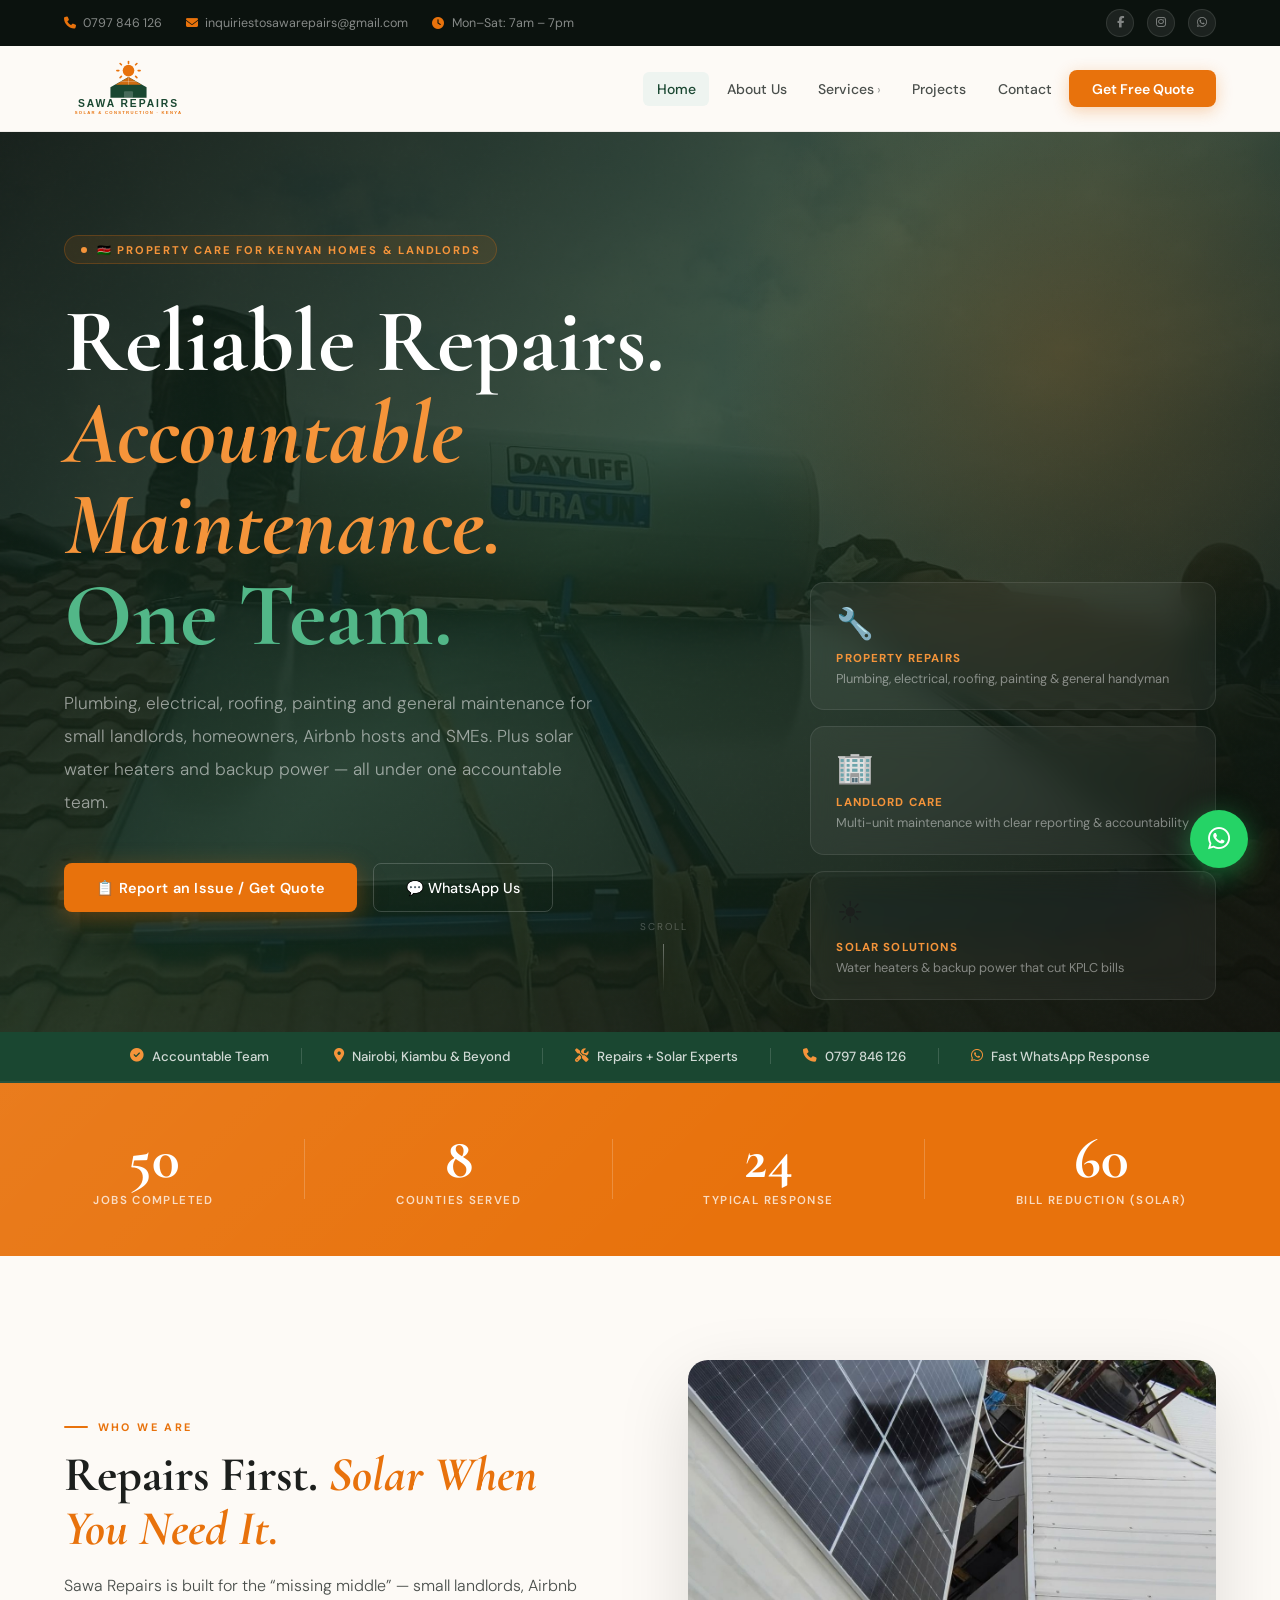
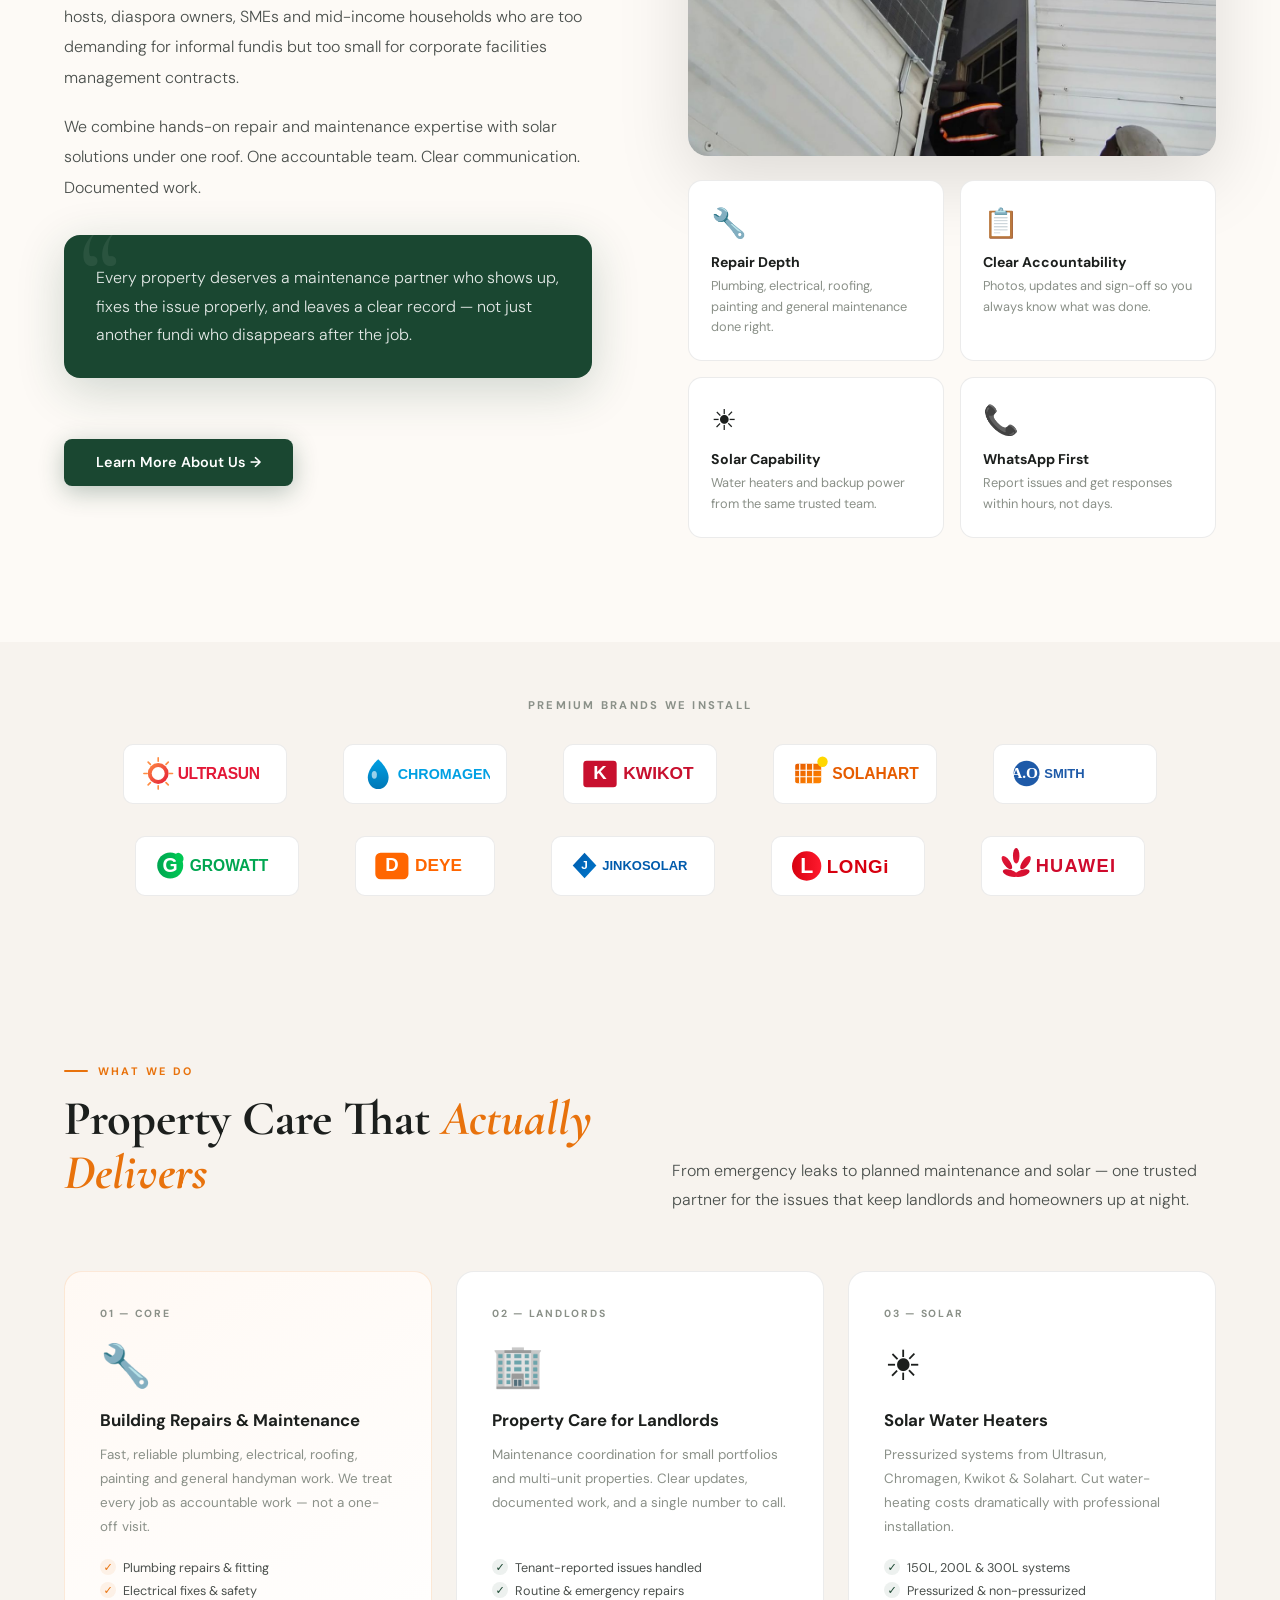
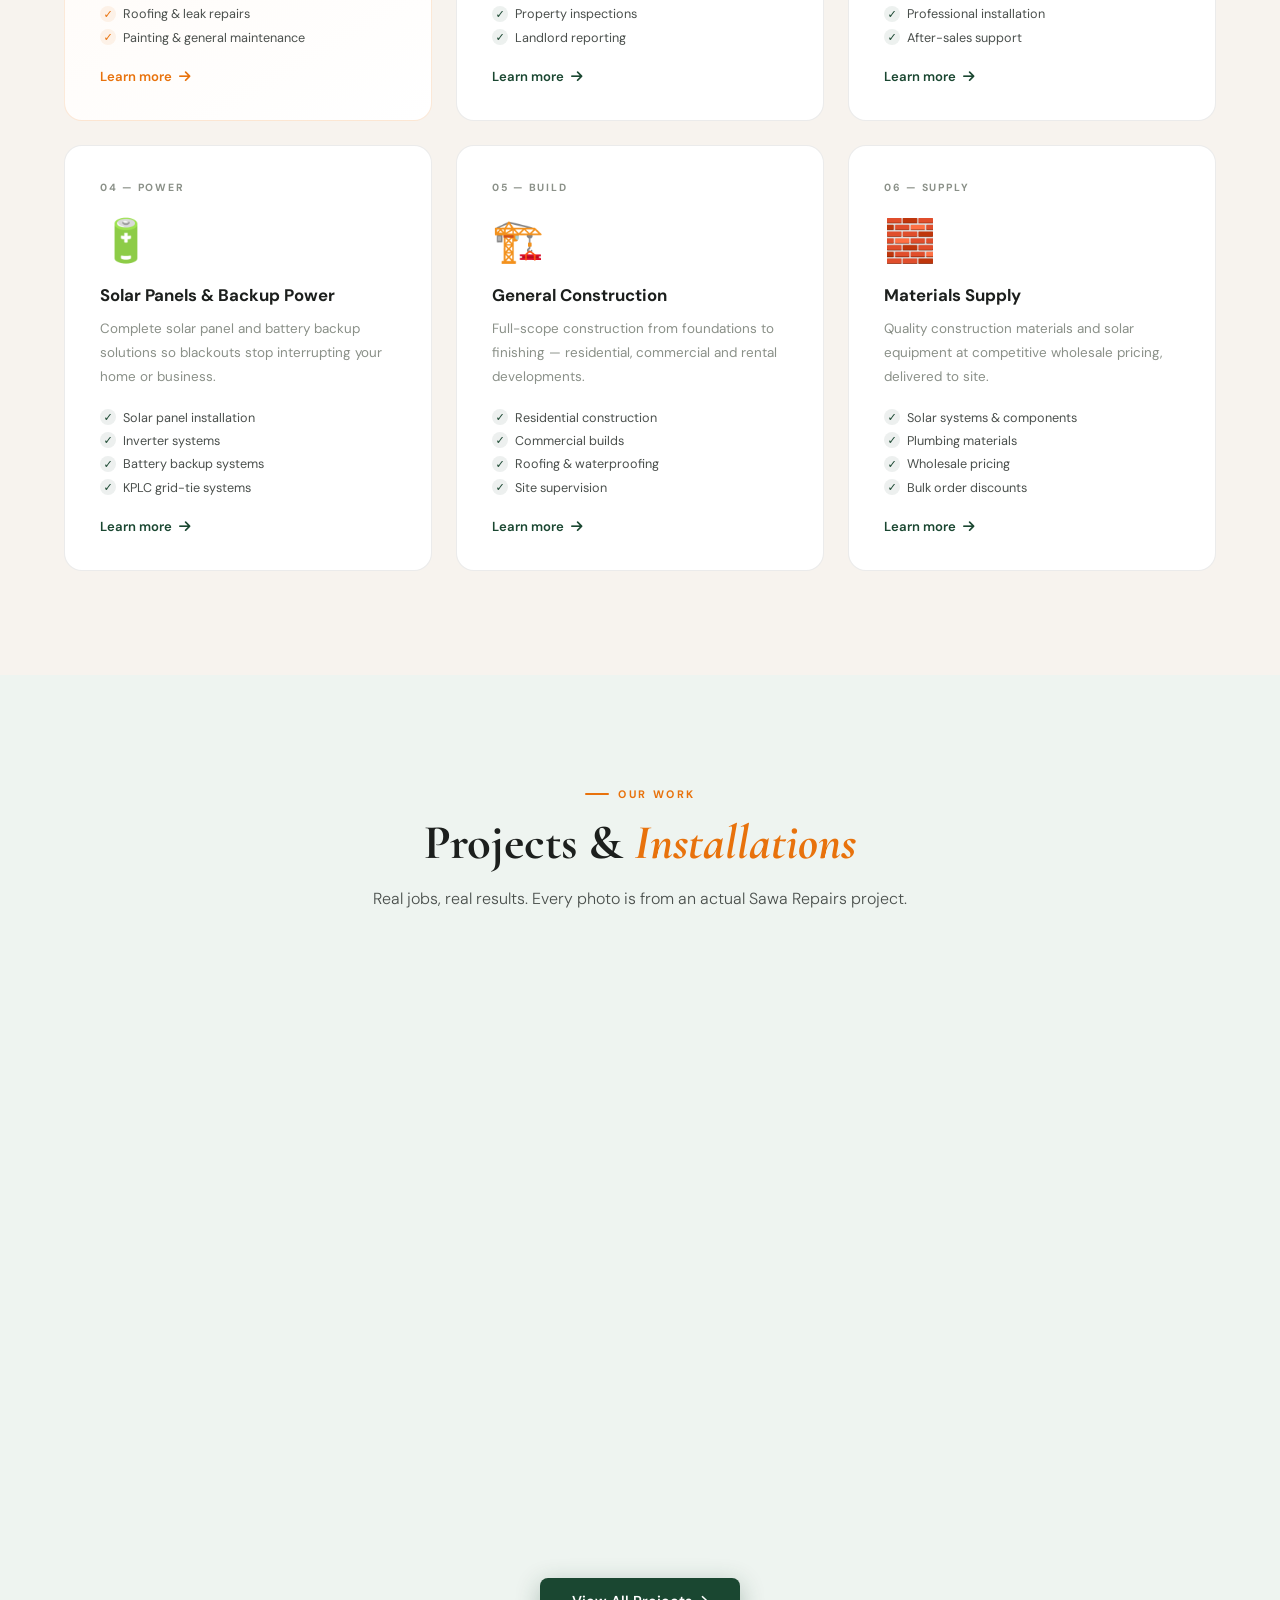
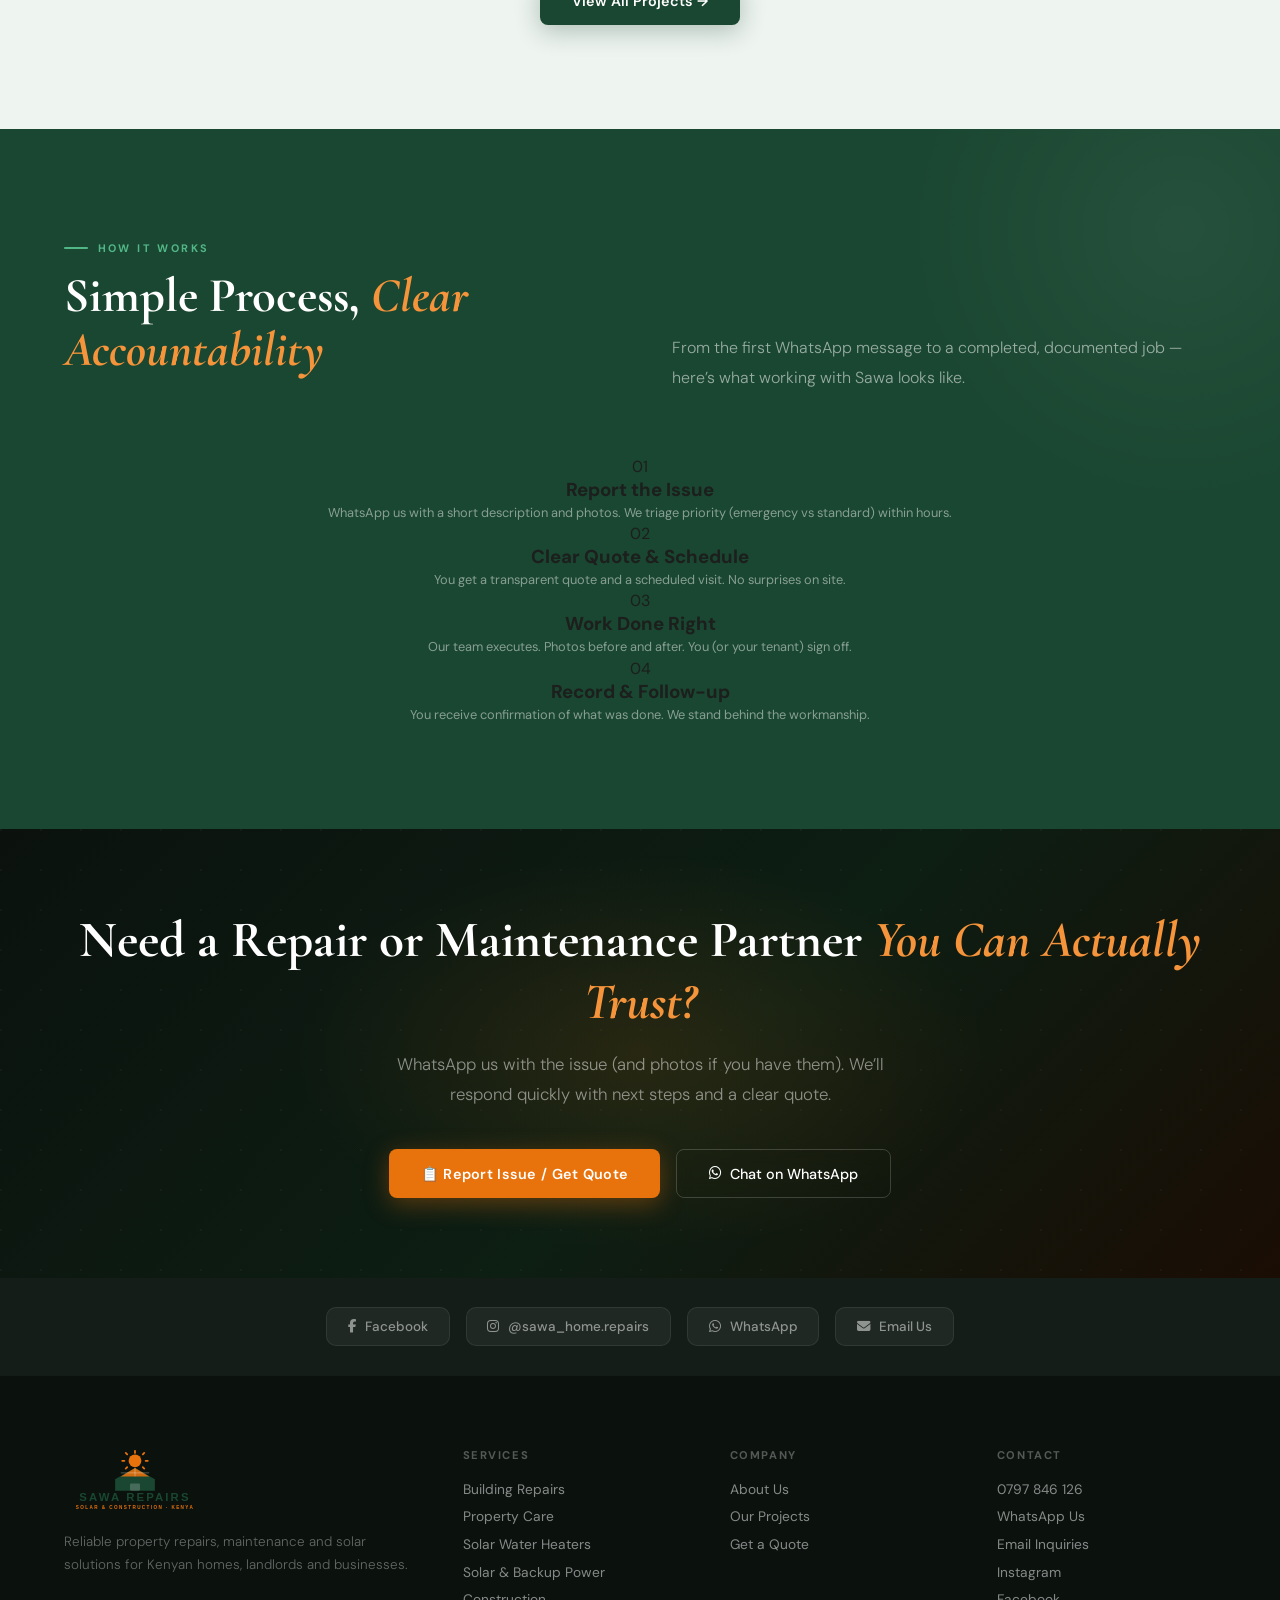
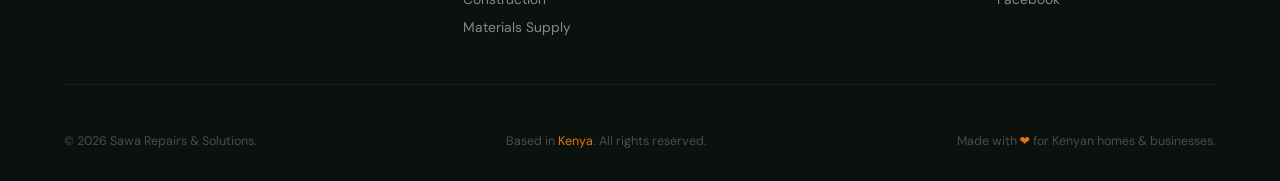
==== index.html @ 64ef6ddf "Rewrite homepage: repairs-first hierarchy, landlord focus, stronger SEO title/description, FAQ + Ser" ====
<!DOCTYPE html>
<html lang="en">
<head>
  <meta charset="UTF-8">
  <meta name="viewport" content="width=device-width, initial-scale=1.0">
  <title>Sawa Repairs | Reliable Property Repairs & Maintenance Kenya | Landlords & Homes</title>
  <meta name="description" content="Reliable repairs and property maintenance for Kenyan homes, landlords, Airbnb hosts and businesses. Plumbing, electrical, roofing, painting + solar under one accountable team. WhatsApp 0797 846 126.">
  <meta name="keywords" content="property repairs Nairobi, landlord maintenance Kenya, plumbing repairs Nairobi, building repairs Kenya, property maintenance Kiambu, handyman Nairobi, solar water heater Kenya, backup power Kenya">
  <meta name="robots" content="index, follow, max-image-preview:large, max-snippet:-1, max-video-preview:-1">
  <meta name="theme-color" content="#1A4731">
  <meta name="author" content="Sawa Repairs & Solutions">
  <link rel="canonical" href="https://sawa-solar-solution-website.vercel.app/">
  <link rel="icon" type="image/svg+xml" href="images/sawa-logo-transparent.svg">

  <!-- Open Graph -->
  <meta property="og:type" content="website">
  <meta property="og:url" content="https://sawa-solar-solution-website.vercel.app/">
  <meta property="og:title" content="Sawa Repairs | Reliable Property Repairs & Maintenance Kenya">
  <meta property="og:description" content="One accountable team for plumbing, electrical, roofing, painting and solar. Built for landlords, homeowners and SMEs across Nairobi & Kenya.">
  <meta property="og:image" content="https://sawa-solar-solution-website.vercel.app/images/gallery-6.jpg">
  <meta property="og:locale" content="en_KE">
  <meta property="og:site_name" content="Sawa Repairs">

  <!-- Twitter -->
  <meta name="twitter:card" content="summary_large_image">
  <meta name="twitter:title" content="Sawa Repairs | Property Repairs & Maintenance Kenya">
  <meta name="twitter:description" content="Reliable repairs for Kenyan homes, landlords and businesses. Plumbing, roofing, electrical + solar. One team, clear accountability.">

  <!-- Fonts -->
  <link rel="preconnect" href="https://fonts.googleapis.com">
  <link rel="preconnect" href="https://fonts.gstatic.com" crossorigin>
  <link href="https://fonts.googleapis.com/css2?family=Cormorant+Garamond:ital,wght@0,400;0,600;0,700;1,400;1,600&family=DM+Sans:wght@300;400;500;600;700&display=swap" rel="stylesheet">
  <link rel="stylesheet" href="https://cdnjs.cloudflare.com/ajax/libs/font-awesome/6.5.1/css/all.min.css">
  <link rel="stylesheet" href="new-style.css">
</head>
<body>

<!-- TOP BAR -->
<div class="topbar">
  <div class="topbar-left">
    <div class="topbar-item"><i class="fas fa-phone"></i><a href="tel:+254797846126">0797 846 126</a></div>
    <div class="topbar-item"><i class="fas fa-envelope"></i><a href="mailto:inquiriestosawarepairs@gmail.com">inquiriestosawarepairs@gmail.com</a></div>
    <div class="topbar-item"><i class="fas fa-clock"></i> Mon–Sat: 7am – 7pm</div>
  </div>
  <div class="topbar-right">
    <a href="https://www.facebook.com/sawarepairs" class="topbar-social" target="_blank" rel="noopener"><i class="fab fa-facebook-f"></i></a>
    <a href="https://www.instagram.com/sawa_home.repairs" class="topbar-social" target="_blank" rel="noopener"><i class="fab fa-instagram"></i></a>
    <a href="https://wa.me/254797846126" class="topbar-social" target="_blank" rel="noopener"><i class="fab fa-whatsapp"></i></a>
  </div>
</div>

<!-- NAV -->
<nav id="navbar">
  <div class="nav-inner">
    <div class="logo">
      <a href="index.html"><img src="images/sawa-logo-transparent.svg" alt="Sawa Repairs logo – property repairs and solar Kenya"></a>
    </div>
    <ul class="nav-links">
      <li><a href="index.html" class="active">Home</a></li>
      <li><a href="about.html">About Us</a></li>
      <li class="nav-dropdown">
        <a href="services.html">Services</a>
        <div class="dropdown-menu">
          <a href="services.html#repairs"><i class="fas fa-wrench"></i> Building Repairs & Maintenance</a>
          <a href="services.html#property"><i class="fas fa-building"></i> Property Care for Landlords</a>
          <a href="services.html#solar-water"><i class="fas fa-sun"></i> Solar Water Heaters</a>
          <a href="services.html#backup-power"><i class="fas fa-battery-full"></i> Solar Panels & Backup Power</a>
          <a href="services.html#construction"><i class="fas fa-hard-hat"></i> General Construction</a>
          <a href="services.html#supply"><i class="fas fa-boxes"></i> Materials Supply</a>
        </div>
      </li>
      <li><a href="projects.html">Projects</a></li>
      <li><a href="https://wa.me/254797846126">Contact</a></li>
      <li><a href="https://wa.me/254797846126?text=Hello%20Sawa%20Repairs%2C%20I%20need%20a%20repair%20or%20quote." class="nav-cta">Get Free Quote</a></li>
    </ul>
    <div class="hamburger" onclick="toggleMenu()">
      <span></span><span></span><span></span>
    </div>
  </div>
</nav>

<!-- HERO – REPAIRS FIRST -->
<section class="hero">
  <div class="hero-bg"></div>
  <div class="hero-noise"></div>
  <div class="hero-glow"></div>
  <div class="hero-content">
    <div class="hero-eyebrow">🇰🇪 Property Care for Kenyan Homes & Landlords</div>
    <h1>
      Reliable Repairs.<br>
      <span class="accent">Accountable Maintenance.</span><br>
      <span class="green-accent">One Team.</span>
    </h1>
    <p class="hero-sub">Plumbing, electrical, roofing, painting and general maintenance for small landlords, homeowners, Airbnb hosts and SMEs. Plus solar water heaters and backup power — all under one accountable team.</p>
    <div class="hero-actions">
      <a href="https://wa.me/254797846126?text=Hello%20Sawa%20Repairs%2C%20I%20need%20a%20repair%20or%20maintenance%20quote." class="btn-primary">📋 Report an Issue / Get Quote</a>
      <a href="https://wa.me/254797846126" class="btn-secondary" target="_blank" rel="noopener">💬 WhatsApp Us</a>
    </div>
  </div>
  <div class="hero-cards">
    <div class="hero-card">
      <div class="hero-card-icon">🔧</div>
      <div class="hero-card-title">Property Repairs</div>
      <div class="hero-card-text">Plumbing, electrical, roofing, painting & general handyman</div>
    </div>
    <div class="hero-card">
      <div class="hero-card-icon">🏢</div>
      <div class="hero-card-title">Landlord Care</div>
      <div class="hero-card-text">Multi-unit maintenance with clear reporting & accountability</div>
    </div>
    <div class="hero-card">
      <div class="hero-card-icon">☀️</div>
      <div class="hero-card-title">Solar Solutions</div>
      <div class="hero-card-text">Water heaters & backup power that cut KPLC bills</div>
    </div>
  </div>
  <div class="hero-scroll">
    <span>Scroll</span>
    <div class="scroll-line"></div>
  </div>
</section>

<!-- TRUST BAR -->
<div class="trust-bar">
  <div class="trust-item"><i class="fas fa-check-circle"></i> Accountable Team</div>
  <div class="trust-divider"></div>
  <div class="trust-item"><i class="fas fa-map-marker-alt"></i> Nairobi, Kiambu & Beyond</div>
  <div class="trust-divider"></div>
  <div class="trust-item"><i class="fas fa-tools"></i> Repairs + Solar Experts</div>
  <div class="trust-divider"></div>
  <div class="trust-item"><i class="fas fa-phone"></i> 0797 846 126</div>
  <div class="trust-divider"></div>
  <div class="trust-item"><i class="fab fa-whatsapp"></i> Fast WhatsApp Response</div>
</div>

<!-- STATS -->
<div class="stats-bar">
  <div class="stat-item">
    <div class="stat-num" data-target="50"><span>0</span><span class="stat-suffix">+</span></div>
    <div class="stat-label">Jobs Completed</div>
  </div>
  <div class="stat-divider"></div>
  <div class="stat-item">
    <div class="stat-num" data-target="8"><span>0</span><span class="stat-suffix">+</span></div>
    <div class="stat-label">Counties Served</div>
  </div>
  <div class="stat-divider"></div>
  <div class="stat-item">
    <div class="stat-num" data-target="24"><span>0</span><span class="stat-suffix">h</span></div>
    <div class="stat-label">Typical Response</div>
  </div>
  <div class="stat-divider"></div>
  <div class="stat-item">
    <div class="stat-num" data-target="60"><span>0</span><span class="stat-suffix">%</span></div>
    <div class="stat-label">Bill Reduction (Solar)</div>
  </div>
</div>

<!-- ABOUT -->
<section id="about">
  <div class="about-grid">
    <div class="about-text reveal">
      <div class="section-tag">Who We Are</div>
      <h2 class="section-title">Repairs First. <em>Solar When You Need It.</em></h2>
      <p>Sawa Repairs is built for the “missing middle” — small landlords, Airbnb hosts, diaspora owners, SMEs and mid-income households who are too demanding for informal fundis but too small for corporate facilities management contracts.</p>
      <p>We combine hands-on repair and maintenance expertise with solar solutions under one roof. One accountable team. Clear communication. Documented work.</p>
      <div class="about-mission">
        <p>Every property deserves a maintenance partner who shows up, fixes the issue properly, and leaves a clear record — not just another fundi who disappears after the job.</p>
      </div>
      <a href="about.html" class="btn-green" style="margin-top:1.8rem;">Learn More About Us →</a>
    </div>
    <div class="reveal reveal-d1">
      <div class="about-image">
        <img src="images/gallery-6.jpg" alt="Sawa Repairs technician working on property maintenance Nairobi Kenya">
      </div>
      <div class="about-features">
        <div class="about-feat">
          <div class="about-feat-icon">🔧</div>
          <h4>Repair Depth</h4>
          <p>Plumbing, electrical, roofing, painting and general maintenance done right.</p>
        </div>
        <div class="about-feat">
          <div class="about-feat-icon">📋</div>
          <h4>Clear Accountability</h4>
          <p>Photos, updates and sign-off so you always know what was done.</p>
        </div>
        <div class="about-feat">
          <div class="about-feat-icon">☀️</div>
          <h4>Solar Capability</h4>
          <p>Water heaters and backup power from the same trusted team.</p>
        </div>
        <div class="about-feat">
          <div class="about-feat-icon">📞</div>
          <h4>WhatsApp First</h4>
          <p>Report issues and get responses within hours, not days.</p>
        </div>
      </div>
    </div>
  </div>
</section>

<!-- PARTNER LOGOS -->
<div class="partners reveal">
  <p class="partners-label">Premium Brands We Install</p>
  <div class="partners-track">
    <div class="partner-logo"><img src="images/logo-ultrasun.svg" alt="Ultrasun" height="40" loading="lazy"></div>
    <div class="partner-logo"><img src="images/logo-chromagen.svg" alt="Chromagen" height="40" loading="lazy"></div>
    <div class="partner-logo"><img src="images/logo-kwikot.svg" alt="Kwikot" height="40" loading="lazy"></div>
    <div class="partner-logo"><img src="images/logo-solahart.svg" alt="Solahart" height="40" loading="lazy"></div>
    <div class="partner-logo"><img src="images/logo-aosmith.svg" alt="A.O. Smith" height="40" loading="lazy"></div>
    <div class="partner-logo"><img src="images/logo-growatt.svg" alt="Growatt" height="40" loading="lazy"></div>
    <div class="partner-logo"><img src="images/logo-deye.svg" alt="Deye" height="40" loading="lazy"></div>
    <div class="partner-logo"><img src="images/logo-jinko.svg" alt="JinkoSolar" height="40" loading="lazy"></div>
    <div class="partner-logo"><img src="images/logo-longi.svg" alt="LONGi" height="40" loading="lazy"></div>
    <div class="partner-logo"><img src="images/logo-huawei.svg" alt="HUAWEI" height="40" loading="lazy"></div>
  </div>
</div>

<!-- SERVICES – REPAIRS FIRST -->
<section id="services">
  <div class="services-intro reveal">
    <div>
      <div class="section-tag">What We Do</div>
      <h2 class="section-title">Property Care That <em>Actually Delivers</em></h2>
    </div>
    <p>From emergency leaks to planned maintenance and solar — one trusted partner for the issues that keep landlords and homeowners up at night.</p>
  </div>
  <div class="services-grid">
    <div class="service-card featured reveal">
      <div class="service-num">01 — Core</div>
      <span class="service-icon">🔧</span>
      <h3>Building Repairs & Maintenance</h3>
      <p>Fast, reliable plumbing, electrical, roofing, painting and general handyman work. We treat every job as accountable work — not a one-off visit.</p>
      <div class="service-list">
        <div class="service-list-item">Plumbing repairs & fitting</div>
        <div class="service-list-item">Electrical fixes & safety</div>
        <div class="service-list-item">Roofing & leak repairs</div>
        <div class="service-list-item">Painting & general maintenance</div>
      </div>
      <a href="services.html#repairs" class="service-link">Learn more <i class="fas fa-arrow-right"></i></a>
    </div>
    <div class="service-card reveal reveal-d1">
      <div class="service-num">02 — Landlords</div>
      <span class="service-icon">🏢</span>
      <h3>Property Care for Landlords</h3>
      <p>Maintenance coordination for small portfolios and multi-unit properties. Clear updates, documented work, and a single number to call.</p>
      <div class="service-list">
        <div class="service-list-item">Tenant-reported issues handled</div>
        <div class="service-list-item">Routine & emergency repairs</div>
        <div class="service-list-item">Property inspections</div>
        <div class="service-list-item">Landlord reporting</div>
      </div>
      <a href="services.html#property" class="service-link">Learn more <i class="fas fa-arrow-right"></i></a>
    </div>
    <div class="service-card reveal reveal-d2">
      <div class="service-num">03 — Solar</div>
      <span class="service-icon">☀️</span>
      <h3>Solar Water Heaters</h3>
      <p>Pressurized systems from Ultrasun, Chromagen, Kwikot & Solahart. Cut water-heating costs dramatically with professional installation.</p>
      <div class="service-list">
        <div class="service-list-item">150L, 200L & 300L systems</div>
        <div class="service-list-item">Pressurized & non-pressurized</div>
        <div class="service-list-item">Professional installation</div>
        <div class="service-list-item">After-sales support</div>
      </div>
      <a href="services.html#solar-water" class="service-link">Learn more <i class="fas fa-arrow-right"></i></a>
    </div>
    <div class="service-card reveal">
      <div class="service-num">04 — Power</div>
      <span class="service-icon">🔋</span>
      <h3>Solar Panels & Backup Power</h3>
      <p>Complete solar panel and battery backup solutions so blackouts stop interrupting your home or business.</p>
      <div class="service-list">
        <div class="service-list-item">Solar panel installation</div>
        <div class="service-list-item">Inverter systems</div>
        <div class="service-list-item">Battery backup systems</div>
        <div class="service-list-item">KPLC grid-tie systems</div>
      </div>
      <a href="services.html#backup-power" class="service-link">Learn more <i class="fas fa-arrow-right"></i></a>
    </div>
    <div class="service-card reveal reveal-d1">
      <div class="service-num">05 — Build</div>
      <span class="service-icon">🏗️</span>
      <h3>General Construction</h3>
      <p>Full-scope construction from foundations to finishing — residential, commercial and rental developments.</p>
      <div class="service-list">
        <div class="service-list-item">Residential construction</div>
        <div class="service-list-item">Commercial builds</div>
        <div class="service-list-item">Roofing & waterproofing</div>
        <div class="service-list-item">Site supervision</div>
      </div>
      <a href="services.html#construction" class="service-link">Learn more <i class="fas fa-arrow-right"></i></a>
    </div>
    <div class="service-card reveal reveal-d2">
      <div class="service-num">06 — Supply</div>
      <span class="service-icon">🧱</span>
      <h3>Materials Supply</h3>
      <p>Quality construction materials and solar equipment at competitive wholesale pricing, delivered to site.</p>
      <div class="service-list">
        <div class="service-list-item">Solar systems & components</div>
        <div class="service-list-item">Plumbing materials</div>
        <div class="service-list-item">Wholesale pricing</div>
        <div class="service-list-item">Bulk order discounts</div>
      </div>
      <a href="services.html#supply" class="service-link">Learn more <i class="fas fa-arrow-right"></i></a>
    </div>
  </div>
</section>

<!-- GALLERY -->
<section id="gallery">
  <div class="gallery-header reveal">
    <div class="section-tag" style="justify-content:center;">Our Work</div>
    <h2 class="section-title">Projects & <em>Installations</em></h2>
    <p>Real jobs, real results. Every photo is from an actual Sawa Repairs project.</p>
  </div>
  <div class="gallery-grid">
    <div class="gallery-item">
      <img src="images/solar-installation.jpeg" alt="Solar water heater installation Kiambu Kenya">
      <div class="gallery-overlay"><span>Solar Water Heater</span><small>Kiambu, Kenya</small></div>
    </div>
    <div class="gallery-item">
      <img src="images/gallery-4.jpg" alt="Inverter battery backup system Kenya">
      <div class="gallery-overlay"><span>Inverter & Battery Backup</span><small>Nairobi, Kenya</small></div>
    </div>
    <div class="gallery-item">
      <img src="images/gallery-3.jpg" alt="Solar panels installation Kenya">
      <div class="gallery-overlay"><span>Solar Panel System</span><small>Ruiru, Kenya</small></div>
    </div>
    <div class="gallery-item span2">
      <img src="images/gallery-8.jpg" alt="Solar panels tiled roof Nairobi">
      <div class="gallery-overlay"><span>Rooftop Solar Installation</span><small>Westlands, Nairobi</small></div>
    </div>
    <div class="gallery-item">
      <img src="images/gallery-6.jpg" alt="Solar water heater rooftop installation">
      <div class="gallery-overlay"><span>Solar Water Heater</span><small>Thika, Kenya</small></div>
    </div>
  </div>
  <div style="text-align:center; margin-top:2.5rem;">
    <a href="projects.html" class="btn-green reveal">View All Projects →</a>
  </div>
</section>

<!-- HOW IT WORKS -->
<section id="process">
  <div class="process-intro reveal">
    <div>
      <div class="section-tag">How It Works</div>
      <h2 class="section-title light">Simple Process, <em>Clear Accountability</em></h2>
    </div>
    <p>From the first WhatsApp message to a completed, documented job — here’s what working with Sawa looks like.</p>
  </div>
  <div class="process-grid">
    <div class="process-step reveal">
      <div class="process-num">01</div>
      <h3>Report the Issue</h3>
      <p>WhatsApp us with a short description and photos. We triage priority (emergency vs standard) within hours.</p>
    </div>
    <div class="process-step reveal reveal-d1">
      <div class="process-num">02</div>
      <h3>Clear Quote & Schedule</h3>
      <p>You get a transparent quote and a scheduled visit. No surprises on site.</p>
    </div>
    <div class="process-step reveal reveal-d2">
      <div class="process-num">03</div>
      <h3>Work Done Right</h3>
      <p>Our team executes. Photos before and after. You (or your tenant) sign off.</p>
    </div>
    <div class="process-step reveal reveal-d3">
      <div class="process-num">04</div>
      <h3>Record & Follow-up</h3>
      <p>You receive confirmation of what was done. We stand behind the workmanship.</p>
    </div>
  </div>
</section>

<!-- CTA -->
<div class="cta-band">
  <div class="cta-band-glow"></div>
  <div class="cta-band-content reveal">
    <h2>Need a Repair or Maintenance Partner <em>You Can Actually Trust?</em></h2>
    <p>WhatsApp us with the issue (and photos if you have them). We’ll respond quickly with next steps and a clear quote.</p>
    <div class="cta-band-actions">
      <a href="https://wa.me/254797846126?text=Hello%20Sawa%20Repairs%2C%20I%20need%20a%20repair%20or%20quote." class="btn-primary">📋 Report Issue / Get Quote</a>
      <a href="https://wa.me/254797846126" class="btn-secondary" target="_blank" rel="noopener"><i class="fab fa-whatsapp"></i> Chat on WhatsApp</a>
    </div>
  </div>
</div>

<div class="social-bar">
  <a href="https://www.facebook.com/sawarepairs" class="social-link" target="_blank" rel="noopener"><i class="fab fa-facebook-f"></i> Facebook</a>
  <a href="https://www.instagram.com/sawa_home.repairs" class="social-link" target="_blank" rel="noopener"><i class="fab fa-instagram"></i> @sawa_home.repairs</a>
  <a href="https://wa.me/254797846126" class="social-link" target="_blank" rel="noopener"><i class="fab fa-whatsapp"></i> WhatsApp</a>
  <a href="mailto:inquiriestosawarepairs@gmail.com" class="social-link"><i class="fas fa-envelope"></i> Email Us</a>
</div>

<!-- FOOTER -->
<footer>
  <div class="footer-grid">
    <div class="footer-brand">
      <img src="images/sawa-logo-transparent.svg" alt="Sawa Repairs logo" class="footer-logo">
      <p>Reliable property repairs, maintenance and solar solutions for Kenyan homes, landlords and businesses.</p>
    </div>
    <div class="footer-col">
      <h4>Services</h4>
      <ul>
        <li><a href="services.html#repairs">Building Repairs</a></li>
        <li><a href="services.html#property">Property Care</a></li>
        <li><a href="services.html#solar-water">Solar Water Heaters</a></li>
        <li><a href="services.html#backup-power">Solar & Backup Power</a></li>
        <li><a href="services.html#construction">Construction</a></li>
        <li><a href="services.html#supply">Materials Supply</a></li>
      </ul>
    </div>
    <div class="footer-col">
      <h4>Company</h4>
      <ul>
        <li><a href="about.html">About Us</a></li>
        <li><a href="projects.html">Our Projects</a></li>
        <li><a href="https://wa.me/254797846126">Get a Quote</a></li>
      </ul>
    </div>
    <div class="footer-col">
      <h4>Contact</h4>
      <ul>
        <li><a href="tel:+254797846126">0797 846 126</a></li>
        <li><a href="https://wa.me/254797846126" target="_blank" rel="noopener">WhatsApp Us</a></li>
        <li><a href="mailto:inquiriestosawarepairs@gmail.com">Email Inquiries</a></li>
        <li><a href="https://www.instagram.com/sawa_home.repairs" target="_blank" rel="noopener">Instagram</a></li>
        <li><a href="https://www.facebook.com/sawarepairs" target="_blank" rel="noopener">Facebook</a></li>
      </ul>
    </div>
  </div>
  <div class="footer-bottom">
    <p>© 2026 Sawa Repairs & Solutions.</p>
    <p>Based in <span>Kenya</span>. All rights reserved.</p>
    <p>Made with <span>❤️</span> for Kenyan homes & businesses.</p>
  </div>
</footer>

<!-- WHATSAPP FLOAT -->
<a href="https://wa.me/254797846126?text=Hello%20Sawa%20Repairs%2C%20I%20need%20a%20repair%20or%20quote." class="wa-float" target="_blank" rel="noopener" aria-label="Chat on WhatsApp">
  <i class="fab fa-whatsapp"></i>
  <span class="wa-tooltip">Chat on WhatsApp</span>
</a>

<!-- THANK YOU MODAL -->
<div id="ty-modal">
  <div class="ty-box">
    <div class="ty-icon">✅</div>
    <h3>Request Sent!</h3>
    <div class="ty-name"></div>
    <p class="ty-msg">We've received your quote request and will get back to you within a few hours. For faster response, WhatsApp us directly.</p>
    <a href="https://wa.me/254797846126" class="ty-wa" target="_blank" rel="noopener"><i class="fab fa-whatsapp"></i> Continue on WhatsApp</a>
    <button class="ty-close" onclick="closeTyModal()">Close</button>
  </div>
</div>

<script src="js/script.js"></script>
<script type="application/ld+json">
{
  "@context": "https://schema.org",
  "@type": "LocalBusiness",
  "name": "Sawa Repairs & Solutions",
  "alternateName": "Sawa Repairs",
  "description": "Reliable property repairs, maintenance and solar solutions for homes, landlords, Airbnb hosts and businesses across Nairobi, Kiambu and Kenya. Plumbing, electrical, roofing, painting, solar water heaters and backup power.",
  "url": "https://sawa-solar-solution-website.vercel.app/",
  "telephone": "+254797846126",
  "email": "inquiriestosawarepairs@gmail.com",
  "image": "https://sawa-solar-solution-website.vercel.app/images/sawa-logo-transparent.svg",
  "address": {
    "@type": "PostalAddress",
    "addressLocality": "Nairobi",
    "addressRegion": "Nairobi",
    "addressCountry": "KE"
  },
  "geo": {
    "@type": "GeoCoordinates",
    "latitude": -1.2921,
    "longitude": 36.8219
  },
  "areaServed": [
    {"@type": "City", "name": "Nairobi"},
    {"@type": "City", "name": "Kiambu"},
    {"@type": "City", "name": "Ruiru"},
    {"@type": "City", "name": "Thika"},
    {"@type": "City", "name": "Westlands"},
    {"@type": "City", "name": "Kasarani"},
    {"@type": "City", "name": "Roysambu"},
    {"@type": "City", "name": "Juja"},
    {"@type": "City", "name": "Kikuyu"}
  ],
  "openingHoursSpecification": {
    "@type": "OpeningHoursSpecification",
    "dayOfWeek": ["Monday","Tuesday","Wednesday","Thursday","Friday","Saturday"],
    "opens": "07:00",
    "closes": "19:00"
  },
  "sameAs": [
    "https://www.facebook.com/sawarepairs",
    "https://www.instagram.com/sawa_home.repairs"
  ],
  "priceRange": "$$",
  "hasOfferCatalog": {
    "@type": "OfferCatalog",
    "name": "Property Services",
    "itemListElement": [
      {
        "@type": "Offer",
        "itemOffered": {
          "@type": "Service",
          "name": "Building Repairs & Maintenance",
          "description": "Plumbing, electrical, roofing, painting and general property maintenance"
        }
      },
      {
        "@type": "Offer",
        "itemOffered": {
          "@type": "Service",
          "name": "Property Care for Landlords",
          "description": "Maintenance coordination and reporting for multi-unit properties"
        }
      },
      {
        "@type": "Offer",
        "itemOffered": {
          "@type": "Service",
          "name": "Solar Water Heaters",
          "description": "Pressurized solar water heating systems installation"
        }
      },
      {
        "@type": "Offer",
        "itemOffered": {
          "@type": "Service",
          "name": "Solar Panels & Backup Power",
          "description": "Solar panel systems and battery backup installation"
        }
      }
    ]
  }
}
</script>
<script type="application/ld+json">
{
  "@context": "https://schema.org",
  "@type": "FAQPage",
  "mainEntity": [
    {
      "@type": "Question",
      "name": "What property repairs does Sawa Repairs handle in Kenya?",
      "acceptedAnswer": {
        "@type": "Answer",
        "text": "Sawa Repairs handles plumbing, electrical, roofing and leak repairs, painting, plastering, tiling, and general handyman and property maintenance work for homes, landlords and businesses across Nairobi, Kiambu and surrounding areas."
      }
    },
    {
      "@type": "Question",
      "name": "Do you work with small landlords and Airbnb hosts?",
      "acceptedAnswer": {
        "@type": "Answer",
        "text": "Yes. We specifically serve small landlords, Airbnb hosts, diaspora property owners and SMEs who need reliable, accountable maintenance without corporate facilities management contracts."
      }
    },
    {
      "@type": "Question",
      "name": "How do I report a repair issue?",
      "acceptedAnswer": {
        "@type": "Answer",
        "text": "WhatsApp us on 0797 846 126 with a short description and photos. We triage priority and respond with next steps and a clear quote, usually within hours."
      }
    },
    {
      "@type": "Question",
      "name": "Do you also install solar water heaters and backup power?",
      "acceptedAnswer": {
        "@type": "Answer",
        "text": "Yes. The same team installs pressurized solar water heaters (Ultrasun, Chromagen, Kwikot, Solahart) and solar panel + battery backup systems so you have one accountable partner for both repairs and energy solutions."
      }
    }
  ]
}
</script>
</body>
</html>
---- new-style.css ----
/* ============================================================
   SAWA REPAIRS & SOLAR SOLUTIONS — Redesigned v2.0
   Multi-page · Premium · sawa-en.com quality benchmark
   ============================================================ */

@import url('https://fonts.googleapis.com/css2?family=Cormorant+Garamond:ital,wght@0,400;0,600;0,700;1,400;1,600&family=DM+Sans:wght@300;400;500;600;700&display=swap');

:root {
  --green:        #1A4731;
  --green-mid:    #2D6A4F;
  --green-light:  #52B788;
  --green-pale:   #EEF4F0;
  --orange:       #E8720C;
  --orange-light: #F5943A;
  --orange-pale:  #FFF4EC;
  --dark:         #0B120E;
  --dark2:        #141D18;
  --cream:        #F7F3EE;
  --warm-white:   #FDFAF6;
  --text-dark:    #1C1F1D;
  --text-mid:     #4A4F4C;
  --text-muted:   #8A9088;
  --border:       rgba(0,0,0,0.08);
  --shadow-sm:    0 2px 12px rgba(0,0,0,0.06);
  --shadow-md:    0 8px 32px rgba(0,0,0,0.09);
  --shadow-lg:    0 24px 72px rgba(0,0,0,0.13);
  --ease:         cubic-bezier(0.22, 0.61, 0.36, 1);
  --font-display: 'Cormorant Garamond', Georgia, serif;
  --font-body:    'DM Sans', system-ui, sans-serif;
}

/* ── RESET ── */
*, *::before, *::after { margin: 0; padding: 0; box-sizing: border-box; }
html { scroll-behavior: smooth; font-size: 16px; }
body {
  font-family: var(--font-body);
  background: var(--warm-white);
  color: var(--text-dark);
  overflow-x: hidden;
  -webkit-font-smoothing: antialiased;
}
img { display: block; max-width: 100%; }
a { text-decoration: none; color: inherit; }
::-webkit-scrollbar { width: 3px; }
::-webkit-scrollbar-thumb { background: var(--orange); }
::selection { background: var(--orange); color: white; }

/* ============================================================
   TOP INFO BAR
   ============================================================ */
.topbar {
  background: var(--dark);
  padding: 0.55rem 5vw;
  display: flex; align-items: center; justify-content: space-between;
  flex-wrap: wrap; gap: 0.5rem;
}
.topbar-left { display: flex; gap: 1.5rem; align-items: center; }
.topbar-item {
  display: flex; align-items: center; gap: 0.45rem;
  color: rgba(255,255,255,0.5); font-size: 0.78rem;
}
.topbar-item a { color: rgba(255,255,255,0.5); transition: color 0.2s; }
.topbar-item a:hover { color: var(--orange-light); }
.topbar-item i { color: var(--orange); font-size: 0.75rem; }
.topbar-right { display: flex; gap: 0.8rem; }
.topbar-social {
  width: 28px; height: 28px; border-radius: 50%;
  background: rgba(255,255,255,0.07); border: 1px solid rgba(255,255,255,0.1);
  display: flex; align-items: center; justify-content: center;
  color: rgba(255,255,255,0.45); font-size: 0.72rem;
  transition: all 0.25s var(--ease);
}
.topbar-social:hover { background: var(--orange); border-color: var(--orange); color: white; transform: translateY(-2px); }

/* ============================================================
   NAVIGATION
   ============================================================ */
nav {
  position: sticky; top: 0; z-index: 200;
  background: rgba(253,250,246,0.96);
  backdrop-filter: blur(24px) saturate(1.8);
  -webkit-backdrop-filter: blur(24px) saturate(1.8);
  border-bottom: 1px solid rgba(0,0,0,0.06);
  transition: box-shadow 0.3s var(--ease);
}
nav.scrolled { box-shadow: 0 4px 32px rgba(0,0,0,0.08); }
.nav-inner {
  display: flex; align-items: center; justify-content: space-between;
  padding: 0.85rem 5vw; max-width: 1400px; margin: 0 auto;
}
.logo { display: flex; align-items: center; gap: 0.75rem; }
.logo img { height: 58px; width: auto; }
.nav-links { display: flex; gap: 0.25rem; list-style: none; align-items: center; }
.nav-links a {
  color: var(--text-mid); font-size: 0.875rem; font-weight: 500;
  padding: 0.5rem 0.85rem; border-radius: 6px;
  transition: all 0.2s var(--ease); position: relative;
}
.nav-links a:hover, .nav-links a.active { color: var(--green); background: var(--green-pale); }
/* Dropdown */
.nav-dropdown { position: relative; }
.nav-dropdown > a::after { content: ' ›'; font-size: 0.8rem; opacity: 0.5; }
.dropdown-menu {
  position: absolute; top: calc(100% + 8px); left: 0;
  background: white; border: 1px solid var(--border);
  border-radius: 12px; box-shadow: var(--shadow-lg);
  min-width: 220px; padding: 0.5rem;
  opacity: 0; visibility: hidden; transform: translateY(-8px);
  transition: all 0.25s var(--ease); z-index: 100;
}
.nav-dropdown:hover .dropdown-menu { opacity: 1; visibility: visible; transform: translateY(0); }
.dropdown-menu a {
  display: flex; align-items: center; gap: 0.6rem;
  padding: 0.7rem 1rem; border-radius: 8px; color: var(--text-mid);
  font-size: 0.85rem; transition: all 0.2s;
}
.dropdown-menu a:hover { background: var(--green-pale); color: var(--green); }
.dropdown-menu a i { color: var(--orange); font-size: 0.9rem; width: 16px; }
.nav-cta {
  background: var(--orange) !important; color: white !important;
  padding: 0.6rem 1.4rem !important; border-radius: 8px !important;
  font-weight: 600 !important; font-size: 0.875rem !important;
  box-shadow: 0 4px 16px rgba(232,114,12,0.3) !important;
  transition: all 0.3s var(--ease) !important;
}
.nav-cta:hover { background: var(--orange-light) !important; transform: translateY(-2px) !important; box-shadow: 0 8px 24px rgba(232,114,12,0.4) !important; }
.hamburger { display: none; flex-direction: column; gap: 5px; cursor: pointer; padding: 6px; }
.hamburger span { width: 24px; height: 2px; background: var(--green); border-radius: 2px; transition: all 0.3s; display: block; }

/* ============================================================
   PAGE HERO (inner pages)
   ============================================================ */
.page-hero {
  background: linear-gradient(135deg, var(--dark) 0%, #0E2018 60%, #180C02 100%);
  padding: 5rem 5vw 4rem;
  position: relative; overflow: hidden;
}
.page-hero::before {
  content: '';
  position: absolute; inset: 0;
  background-image: radial-gradient(circle at 1px 1px, rgba(255,255,255,0.03) 1px, transparent 0);
  background-size: 40px 40px;
}
.page-hero::after {
  content: '';
  position: absolute; top: -100px; right: -100px;
  width: 500px; height: 500px;
  background: radial-gradient(circle, rgba(232,114,12,0.12) 0%, transparent 65%);
  border-radius: 50%;
}
.page-hero-content { position: relative; z-index: 2; max-width: 700px; }
.breadcrumb {
  display: flex; align-items: center; gap: 0.5rem;
  margin-bottom: 1.2rem; font-size: 0.78rem;
}
.breadcrumb a { color: rgba(255,255,255,0.45); transition: color 0.2s; }
.breadcrumb a:hover { color: var(--orange-light); }
.breadcrumb span { color: rgba(255,255,255,0.25); }
.breadcrumb .current { color: rgba(255,255,255,0.7); }
.page-hero h1 {
  font-family: var(--font-display);
  font-size: clamp(2.5rem, 5vw, 4.5rem);
  font-weight: 700; color: white; line-height: 1.1;
  margin-bottom: 1rem;
}
.page-hero h1 em { color: var(--orange-light); font-style: italic; }
.page-hero p { color: rgba(255,255,255,0.55); font-size: 1.05rem; line-height: 1.8; font-weight: 300; max-width: 560px; }

/* ============================================================
   HERO (homepage)
   ============================================================ */
.hero {
  min-height: 100vh; display: flex; align-items: center;
  position: relative; overflow: hidden; padding: 0 5vw;
}
.hero-bg {
  position: absolute; inset: 0;
  background:
    linear-gradient(135deg, rgba(8,18,12,0.92) 0%, rgba(18,48,30,0.80) 45%, rgba(12,16,10,0.94) 100%),
    url('images/hero-bg.jpeg') center/cover no-repeat;
  animation: heroZoom 24s ease-in-out infinite alternate;
}
.hero-noise {
  position: absolute; inset: 0;
  background-image: url("data:image/svg+xml,%3Csvg viewBox='0 0 256 256' xmlns='http://www.w3.org/2000/svg'%3E%3Cfilter id='noise'%3E%3CfeTurbulence type='fractalNoise' baseFrequency='0.9' numOctaves='4' stitchTiles='stitch'/%3E%3C/filter%3E%3Crect width='100%25' height='100%25' filter='url(%23noise)' opacity='0.04'/%3E%3C/svg%3E");
  opacity: 0.35;
}
.hero-glow {
  position: absolute; top: -180px; right: -180px;
  width: 800px; height: 800px;
  background: radial-gradient(circle, rgba(232,114,12,0.16) 0%, transparent 60%);
  border-radius: 50%; animation: glowPulse 8s ease-in-out infinite;
}
.hero-content { position: relative; z-index: 2; max-width: 720px; padding: 5rem 0 6rem; }
.hero-eyebrow {
  display: inline-flex; align-items: center; gap: 0.6rem;
  background: rgba(232,114,12,0.1); border: 1px solid rgba(232,114,12,0.25);
  color: var(--orange-light); font-size: 0.7rem; font-weight: 700;
  letter-spacing: 0.16em; text-transform: uppercase;
  padding: 0.4rem 1rem; border-radius: 100px; margin-bottom: 2rem;
  animation: fadeUp 0.8s 0.1s var(--ease) both;
}
.hero-eyebrow::before {
  content: ''; width: 6px; height: 6px;
  background: var(--orange-light); border-radius: 50%;
  animation: blink 2s infinite; flex-shrink: 0;
}
.hero h1 {
  font-family: var(--font-display);
  font-size: clamp(3.2rem, 7vw, 6.5rem);
  font-weight: 700; color: white; line-height: 1.02;
  margin-bottom: 1.6rem;
  animation: fadeUp 0.9s 0.2s var(--ease) both;
}
.hero h1 .accent { color: var(--orange-light); font-style: italic; }
.hero h1 .green-accent { color: var(--green-light); }
.hero-sub {
  font-size: 1.08rem; color: rgba(255,255,255,0.55); line-height: 1.9;
  max-width: 540px; margin-bottom: 2.8rem; font-weight: 300;
  animation: fadeUp 0.9s 0.35s var(--ease) both;
}
.hero-actions {
  display: flex; gap: 1rem; flex-wrap: wrap;
  animation: fadeUp 0.9s 0.5s var(--ease) both;
}
.hero-cards {
  position: absolute; right: 5vw; top: 50%; transform: translateY(-50%);
  z-index: 2; display: flex; flex-direction: column; gap: 1rem;
  animation: fadeUp 0.9s 0.7s var(--ease) both;
}
.hero-card {
  background: rgba(255,255,255,0.05);
  border: 1px solid rgba(255,255,255,0.09);
  backdrop-filter: blur(16px);
  border-radius: 14px; padding: 1.3rem 1.6rem; min-width: 220px;
  transition: all 0.35s var(--ease);
}
.hero-card:hover { background: rgba(255,255,255,0.09); border-color: rgba(232,114,12,0.3); transform: translateX(-6px); }
.hero-card:nth-child(1) { animation: float 5s 0s ease-in-out infinite; }
.hero-card:nth-child(2) { animation: float 5s 0.9s ease-in-out infinite; }
.hero-card:nth-child(3) { animation: float 5s 1.8s ease-in-out infinite; }
.hero-card-icon { font-size: 1.9rem; margin-bottom: 0.5rem; }
.hero-card-title { font-size: 0.72rem; font-weight: 700; text-transform: uppercase; letter-spacing: 0.1em; color: var(--orange-light); margin-bottom: 0.2rem; }
.hero-card-text { font-size: 0.8rem; color: rgba(255,255,255,0.45); line-height: 1.55; }
.hero-scroll {
  position: absolute; bottom: 2.5rem; left: 50%; transform: translateX(-50%);
  z-index: 2; text-align: center; animation: fadeUp 1s 1.2s var(--ease) both;
}
.hero-scroll span { font-size: 0.62rem; text-transform: uppercase; letter-spacing: 0.2em; color: rgba(255,255,255,0.25); display: block; margin-bottom: 0.7rem; }
.scroll-line { width: 1px; height: 48px; background: linear-gradient(to bottom, rgba(255,255,255,0.35), transparent); margin: 0 auto; animation: scrollDrop 2.5s ease-in-out infinite; }

/* ============================================================
   TRUST BAR
   ============================================================ */
.trust-bar {
  background: var(--green);
  padding: 1rem 5vw;
  display: flex; align-items: center; justify-content: center;
  flex-wrap: wrap; gap: 0.5rem 2rem;
  border-bottom: 2px solid rgba(255,255,255,0.06);
}
.trust-item { display: flex; align-items: center; gap: 0.5rem; color: rgba(255,255,255,0.8); font-size: 0.83rem; font-weight: 500; }
.trust-item i { color: var(--orange-light); font-size: 0.85rem; }
.trust-divider { width: 1px; height: 16px; background: rgba(255,255,255,0.15); }

/* ============================================================
   STATS BAR
   ============================================================ */
.stats-bar {
  background: var(--orange);
  padding: 3rem 5vw;
  display: flex; align-items: center; justify-content: space-around;
  flex-wrap: wrap; gap: 2rem; position: relative; overflow: hidden;
}
.stats-bar::before {
  content: ''; position: absolute; inset: 0;
  background: linear-gradient(135deg, rgba(255,255,255,0.07) 0%, transparent 60%);
}
.stat-item { text-align: center; position: relative; z-index: 1; }
.stat-num {
  font-family: var(--font-display);
  font-size: clamp(2.8rem, 4.5vw, 4.2rem);
  font-weight: 700; color: white; line-height: 1; margin-bottom: 0.3rem;
  display: flex; align-items: baseline; justify-content: center; gap: 0.1rem;
}
.stat-suffix { font-size: 0.6em; opacity: 0.8; }
.stat-label { font-size: 0.72rem; color: rgba(255,255,255,0.75); font-weight: 600; text-transform: uppercase; letter-spacing: 0.12em; }
.stat-divider { width: 1px; height: 60px; background: rgba(255,255,255,0.2); }

/* ============================================================
   SHARED LAYOUT
   ============================================================ */
.container { max-width: 1280px; margin: 0 auto; padding: 0 5vw; }
section { padding: 6.5rem 5vw; }
.section-tag {
  display: inline-flex; align-items: center; gap: 0.6rem;
  font-size: 0.68rem; font-weight: 700; letter-spacing: 0.22em;
  text-transform: uppercase; color: var(--orange); margin-bottom: 0.9rem;
}
.section-tag::before { content: ''; width: 24px; height: 2px; background: var(--orange); border-radius: 1px; }
h2.section-title {
  font-family: var(--font-display);
  font-size: clamp(2.1rem, 3.8vw, 3.2rem);
  font-weight: 700; line-height: 1.1;
  color: var(--text-dark); margin-bottom: 1rem;
}
h2.section-title em { color: var(--orange); font-style: italic; }
h2.section-title .green { color: var(--green); }
h2.section-title.light { color: white; }
h2.section-title.light em { color: var(--orange-light); }

/* BUTTONS */
.btn-primary {
  background: var(--orange); color: white;
  padding: 0.9rem 2rem; border-radius: 8px;
  font-weight: 600; font-size: 0.9rem; letter-spacing: 0.02em;
  display: inline-flex; align-items: center; gap: 0.5rem;
  transition: all 0.3s var(--ease);
  box-shadow: 0 6px 24px rgba(232,114,12,0.35);
  position: relative; overflow: hidden;
}
.btn-primary:hover { transform: translateY(-3px); box-shadow: 0 12px 36px rgba(232,114,12,0.45); background: var(--orange-light); }
.btn-secondary {
  background: transparent; color: white;
  padding: 0.9rem 2rem; border-radius: 8px;
  font-weight: 500; font-size: 0.9rem;
  display: inline-flex; align-items: center; gap: 0.5rem;
  border: 1px solid rgba(255,255,255,0.18);
  transition: all 0.3s var(--ease); backdrop-filter: blur(8px);
}
.btn-secondary:hover { background: rgba(255,255,255,0.1); border-color: rgba(255,255,255,0.35); transform: translateY(-2px); }
.btn-green {
  background: var(--green); color: white;
  padding: 0.9rem 2rem; border-radius: 8px;
  font-weight: 600; font-size: 0.9rem;
  display: inline-flex; align-items: center; gap: 0.5rem;
  transition: all 0.3s var(--ease);
  box-shadow: 0 6px 24px rgba(26,71,49,0.3);
}
.btn-green:hover { background: var(--green-mid); transform: translateY(-3px); box-shadow: 0 12px 36px rgba(26,71,49,0.4); }

/* ============================================================
   ABOUT SECTION
   ============================================================ */
#about { background: var(--warm-white); }
.about-grid { display: grid; grid-template-columns: 1fr 1fr; gap: 6rem; align-items: center; }
.about-text p { color: var(--text-mid); line-height: 1.9; margin-bottom: 1.2rem; font-size: 1rem; font-weight: 300; }
.about-mission {
  background: var(--green); color: white;
  padding: 1.8rem 2rem; border-radius: 16px; margin: 2rem 0;
  position: relative; overflow: hidden;
  box-shadow: 0 12px 48px rgba(26,71,49,0.2);
}
.about-mission::before {
  content: '\201C';
  position: absolute; top: -24px; left: 14px;
  font-family: var(--font-display); font-size: 8rem;
  color: rgba(255,255,255,0.07); line-height: 1; pointer-events: none;
}
.about-mission p { color: rgba(255,255,255,0.88); font-size: 1rem; line-height: 1.78; position: relative; z-index: 1; margin: 0; }
.about-image {
  border-radius: 20px; overflow: hidden; aspect-ratio: 4/3;
  position: relative; box-shadow: var(--shadow-lg);
  transition: transform 0.5s var(--ease), box-shadow 0.5s var(--ease);
}
.about-image:hover { transform: translateY(-6px); box-shadow: 0 32px 80px rgba(0,0,0,0.15); }
.about-image img { width: 100%; height: 100%; object-fit: cover; transition: transform 0.6s var(--ease); }
.about-image:hover img { transform: scale(1.04); }
.about-features { display: grid; grid-template-columns: 1fr 1fr; gap: 1rem; margin-top: 1.5rem; }
.about-feat {
  background: white; border-radius: 14px; padding: 1.4rem;
  border: 1px solid var(--border); transition: all 0.3s var(--ease);
  position: relative; overflow: hidden;
}
.about-feat::after {
  content: ''; position: absolute; bottom: 0; left: 0; right: 0;
  height: 2px; background: var(--orange);
  transform: scaleX(0); transform-origin: left; transition: transform 0.3s var(--ease);
}
.about-feat:hover { transform: translateY(-4px); box-shadow: var(--shadow-md); }
.about-feat:hover::after { transform: scaleX(1); }
.about-feat-icon { font-size: 1.8rem; margin-bottom: 0.7rem; }
.about-feat h4 { font-size: 0.88rem; font-weight: 700; margin-bottom: 0.35rem; }
.about-feat p { font-size: 0.8rem; color: var(--text-muted); line-height: 1.6; }

/* ============================================================
   PARTNER LOGOS
   ============================================================ */
.partners { background: var(--cream); padding: 3.5rem 5vw; }
.partners-label { text-align: center; font-size: 0.7rem; font-weight: 700; letter-spacing: 0.2em; text-transform: uppercase; color: var(--text-muted); margin-bottom: 2rem; }
.partners-track { display: flex; align-items: center; justify-content: center; flex-wrap: wrap; gap: 2rem 3.5rem; }
.partner-logo {
  display: flex; align-items: center; justify-content: center;
  background: white; border: 1px solid var(--border);
  border-radius: 10px; padding: 0.5rem 1rem;
  transition: all 0.3s var(--ease); cursor: default;
  min-width: 140px; height: 60px;
}
.partner-logo:hover { border-color: rgba(26,71,49,0.3); box-shadow: var(--shadow-sm); transform: translateY(-2px); }
.partner-logo img { max-height: 40px; max-width: 130px; object-fit: contain; transition: all 0.3s var(--ease); }
.partner-logo:hover img { transform: scale(1.05); }

/* Remove old brand color classes - no longer needed with SVG logos */
.brand-ultrasun, .brand-chromagen, .brand-kwikot, .brand-solahart, .brand-aosmith,
.brand-growatt, .brand-deye, .brand-jinko, .brand-longi, .brand-huawei { display: none; }

/* ============================================================
   SERVICES SECTION
   ============================================================ */
#services { background: var(--cream); }
.services-intro { display: grid; grid-template-columns: 1fr 1fr; gap: 4rem; margin-bottom: 3.5rem; align-items: end; }
.services-intro p { color: var(--text-mid); line-height: 1.85; font-weight: 300; }
.services-grid { display: grid; grid-template-columns: repeat(3, 1fr); gap: 1.5rem; }
.service-card {
  background: white; border-radius: 18px; padding: 2.2rem;
  border: 1px solid var(--border); transition: all 0.4s var(--ease);
  position: relative; overflow: hidden;
  display: flex; flex-direction: column;
}
.service-card::before {
  content: ''; position: absolute; top: 0; left: 0; right: 0;
  height: 3px; background: linear-gradient(90deg, var(--green), var(--green-light));
  transform: scaleX(0); transform-origin: left; transition: transform 0.4s var(--ease);
}
.service-card.featured { background: linear-gradient(150deg, #FFF9F4, white); border-color: rgba(232,114,12,0.15); }
.service-card.featured::before { background: linear-gradient(90deg, var(--orange), var(--orange-light)); }
.service-card:hover { transform: translateY(-8px); box-shadow: 0 24px 64px rgba(0,0,0,0.1); }
.service-card:hover::before { transform: scaleX(1); }
.service-num { font-size: 0.65rem; font-weight: 700; letter-spacing: 0.18em; color: var(--text-muted); text-transform: uppercase; margin-bottom: 1.2rem; }
.service-icon { font-size: 2.6rem; margin-bottom: 1rem; display: block; transition: transform 0.3s var(--ease); }
.service-card:hover .service-icon { transform: scale(1.1); }
.service-card h3 { font-size: 1.05rem; font-weight: 700; color: var(--text-dark); margin-bottom: 0.7rem; }
.service-card > p { font-size: 0.84rem; color: var(--text-muted); line-height: 1.8; flex: 1; }
.service-list { margin-top: 1.2rem; display: flex; flex-direction: column; gap: 0.4rem; }
.service-list-item { font-size: 0.79rem; color: var(--text-mid); display: flex; align-items: center; gap: 0.45rem; }
.service-list-item::before { content: '✓'; color: var(--green); font-weight: 700; font-size: 0.7rem; width: 16px; height: 16px; background: rgba(26,71,49,0.08); border-radius: 50%; display: flex; align-items: center; justify-content: center; flex-shrink: 0; }
.service-card.featured .service-list-item::before { color: var(--orange); background: rgba(232,114,12,0.08); }
.service-link { margin-top: 1.4rem; display: inline-flex; align-items: center; gap: 0.4rem; font-size: 0.82rem; font-weight: 600; color: var(--green); transition: gap 0.2s; }
.service-link:hover { gap: 0.7rem; color: var(--orange); }
.service-card.featured .service-link { color: var(--orange); }

/* ============================================================
   GALLERY / PROJECTS
   ============================================================ */
#gallery { background: var(--green-pale); }
.gallery-header { text-align: center; max-width: 560px; margin: 0 auto 3rem; }
.gallery-header p { color: var(--text-mid); line-height: 1.8; font-weight: 300; margin-top: 0.8rem; }
.gallery-grid {
  display: grid;
  grid-template-columns: repeat(3, 1fr);
  grid-template-rows: 280px 280px;
  gap: 1rem;
}
.gallery-item {
  border-radius: 14px; overflow: hidden; position: relative;
  cursor: pointer; background: var(--cream);
  opacity: 0; transform: translateY(24px);
  transition: opacity 0.6s var(--ease), transform 0.6s var(--ease), box-shadow 0.3s;
}
.gallery-item.visible { opacity: 1; transform: translateY(0); }
.gallery-item:nth-child(1) { transition-delay: 0s; }
.gallery-item:nth-child(2) { transition-delay: 0.07s; }
.gallery-item:nth-child(3) { transition-delay: 0.14s; }
.gallery-item:nth-child(4) { transition-delay: 0.1s; }
.gallery-item:nth-child(5) { transition-delay: 0.17s; }
.gallery-item:nth-child(6) { transition-delay: 0.24s; }
.gallery-item.span2 { grid-column: span 2; }
.gallery-item:hover { box-shadow: 0 20px 60px rgba(0,0,0,0.2); z-index: 2; }
.gallery-item img { width: 100%; height: 100%; object-fit: cover; transition: transform 0.6s var(--ease); }
.gallery-item:hover img { transform: scale(1.07); }
.gallery-overlay {
  position: absolute; bottom: 0; left: 0; right: 0;
  background: linear-gradient(transparent, rgba(0,0,0,0.75));
  padding: 2.5rem 1.2rem 1.2rem;
  transform: translateY(100%); transition: transform 0.35s var(--ease);
}
.gallery-item:hover .gallery-overlay { transform: translateY(0); }
.gallery-overlay span { color: white; font-size: 0.88rem; font-weight: 600; }
.gallery-overlay small { display: block; color: rgba(255,255,255,0.6); font-size: 0.76rem; margin-top: 0.2rem; }

/* LIGHTBOX */
.lightbox {
  display: none; position: fixed; inset: 0; z-index: 3000;
  background: rgba(4,8,6,0.97);
  align-items: center; justify-content: center; flex-direction: column;
  padding: 2rem;
}
.lightbox.active { display: flex; animation: fadeIn 0.2s ease; }
.lb-img { max-width: 88vw; max-height: 78vh; object-fit: contain; border-radius: 10px; box-shadow: 0 30px 80px rgba(0,0,0,0.5); }
.lb-close { position: absolute; top: 1.5rem; right: 2rem; color: rgba(255,255,255,0.6); font-size: 1.8rem; cursor: pointer; background: none; border: none; transition: all 0.2s; }
.lb-close:hover { color: white; transform: rotate(90deg) scale(1.2); }
.lb-prev, .lb-next { position: absolute; top: 50%; transform: translateY(-50%); background: rgba(255,255,255,0.07); border: 1px solid rgba(255,255,255,0.12); color: white; font-size: 1.3rem; width: 52px; height: 52px; border-radius: 50%; cursor: pointer; display: flex; align-items: center; justify-content: center; transition: all 0.25s; }
.lb-prev:hover, .lb-next:hover { background: var(--orange); border-color: var(--orange); }
.lb-prev { left: 1.5rem; }
.lb-next { right: 1.5rem; }
.lb-caption { color: rgba(255,255,255,0.6); font-size: 0.86rem; margin-top: 1rem; text-align: center; }
.lb-counter { color: rgba(255,255,255,0.3); font-size: 0.75rem; margin-top: 0.4rem; letter-spacing: 0.1em; }

/* ============================================================
   HOW IT WORKS
   ============================================================ */
#process { background: var(--green); position: relative; overflow: hidden; }
#process::before { content: ''; position: absolute; top: -200px; right: -200px; width: 600px; height: 600px; background: radial-gradient(circle, rgba(255,255,255,0.05), transparent 65%); border-radius: 50%; }
#process .section-tag { color: var(--green-light); }
#process .section-tag::before { background: var(--green-light); }
.process-intro { display: grid; grid-template-columns: 1fr 1fr; gap: 4rem; margin-bottom: 4rem; align-items: end; }
.process-intro p { color: rgba(255,255,255,0.55); line-height: 1.85; font-weight: 300; }
.process-steps { display: grid; grid-template-columns: repeat(4, 1fr); gap: 0; position: relative; }
.process-line {
  position: absolute; top: 30px; left: 12.5%; right: 12.5%;
  height: 1px; background: linear-gradient(90deg, transparent, rgba(255,255,255,0.18), transparent);
}
.process-step { text-align: center; padding: 0 1.5rem; position: relative; }
.step-circle {
  width: 60px; height: 60px;
  background: linear-gradient(135deg, var(--orange), var(--orange-light));
  border-radius: 50%; display: flex; align-items: center; justify-content: center;
  margin: 0 auto 1.6rem;
  font-family: var(--font-display); font-size: 1.4rem; font-weight: 700; color: white;
  position: relative; z-index: 1;
  box-shadow: 0 6px 24px rgba(232,114,12,0.5);
  transition: all 0.3s var(--ease);
}
.process-step:hover .step-circle { transform: scale(1.15); box-shadow: 0 10px 36px rgba(232,114,12,0.65); }
.process-step h4 { font-size: 0.95rem; font-weight: 700; color: white; margin-bottom: 0.6rem; }
.process-step p { font-size: 0.8rem; color: rgba(255,255,255,0.48); line-height: 1.65; }

/* ============================================================
   TESTIMONIALS
   ============================================================ */
#testimonials { background: var(--cream); }
.testimonials-header { text-align: center; max-width: 540px; margin: 0 auto 3.5rem; }
.testimonials-grid { display: grid; grid-template-columns: repeat(3, 1fr); gap: 1.5rem; }
.testimonial-card {
  background: white; border-radius: 18px; padding: 2.2rem;
  border: 1px solid var(--border); position: relative; overflow: hidden;
  transition: all 0.4s var(--ease);
}
.testimonial-card::before {
  content: '\201C';
  position: absolute; top: -24px; right: 16px;
  font-family: var(--font-display); font-size: 9rem;
  color: var(--orange-pale); line-height: 1; z-index: 0; pointer-events: none;
}
.testimonial-card:hover { transform: translateY(-8px); box-shadow: 0 24px 64px rgba(0,0,0,0.09); border-color: rgba(232,114,12,0.15); }
.testimonial-stars { color: var(--orange); font-size: 0.9rem; margin-bottom: 1.1rem; letter-spacing: 3px; }
.testimonial-card > p { font-size: 0.9rem; color: var(--text-mid); line-height: 1.85; position: relative; z-index: 1; margin-bottom: 1.6rem; font-style: italic; font-weight: 300; }
.testimonial-author { display: flex; align-items: center; gap: 0.9rem; position: relative; z-index: 1; }
.testimonial-avatar { width: 46px; height: 46px; border-radius: 50%; background: linear-gradient(135deg, var(--green), var(--green-mid)); color: white; display: flex; align-items: center; justify-content: center; font-size: 0.82rem; font-weight: 700; flex-shrink: 0; box-shadow: 0 4px 16px rgba(26,71,49,0.25); }
.testimonial-author h4 { font-size: 0.88rem; font-weight: 700; color: var(--text-dark); margin-bottom: 0.12rem; }
.testimonial-author span { font-size: 0.76rem; color: var(--text-muted); }

/* ============================================================
   SOLAR SECTION
   ============================================================ */
#solar { background: var(--dark); position: relative; overflow: hidden; }
.solar-glow { position: absolute; top: -200px; right: -200px; width: 800px; height: 800px; background: radial-gradient(circle, rgba(232,114,12,0.12) 0%, transparent 60%); border-radius: 50%; animation: glowPulse 8s ease-in-out infinite; }
.solar-grid { display: grid; grid-template-columns: 1fr 1fr; gap: 6rem; align-items: center; position: relative; z-index: 2; }
.solar-image { border-radius: 18px; overflow: hidden; aspect-ratio: 4/3; border: 1px solid rgba(255,255,255,0.07); box-shadow: 0 24px 80px rgba(0,0,0,0.4); transition: transform 0.5s var(--ease); }
.solar-image:hover { transform: translateY(-6px); }
.solar-image img { width: 100%; height: 100%; object-fit: cover; transition: transform 0.6s var(--ease); }
.solar-image:hover img { transform: scale(1.04); }
.solar-stats { display: grid; grid-template-columns: 1fr 1fr; gap: 1rem; margin-top: 2rem; }
.solar-stat { background: rgba(255,255,255,0.04); border: 1px solid rgba(255,255,255,0.07); border-radius: 12px; padding: 1.3rem; transition: all 0.3s var(--ease); }
.solar-stat:hover { background: rgba(255,255,255,0.08); border-color: rgba(232,114,12,0.25); transform: translateY(-3px); }
.solar-stat-val { font-family: var(--font-display); font-size: 2.2rem; color: var(--orange-light); line-height: 1; margin-bottom: 0.3rem; font-weight: 700; }
.solar-stat-label { font-size: 0.75rem; color: rgba(255,255,255,0.38); line-height: 1.45; }
.solar-products { display: flex; flex-direction: column; gap: 1rem; margin-top: 1.5rem; }
.solar-product { background: rgba(255,255,255,0.04); border: 1px solid rgba(255,255,255,0.07); border-radius: 14px; padding: 1.4rem; display: flex; align-items: flex-start; gap: 1.2rem; transition: all 0.35s var(--ease); }
.solar-product:hover { background: rgba(255,255,255,0.08); border-color: rgba(232,114,12,0.28); transform: translateX(6px); }
.solar-product-icon { font-size: 2.2rem; flex-shrink: 0; }
.solar-product h4 { font-size: 0.98rem; font-weight: 700; color: white; margin-bottom: 0.28rem; }
.solar-product p { font-size: 0.82rem; color: rgba(255,255,255,0.45); line-height: 1.65; }
.solar-badge { display: inline-block; margin-top: 0.5rem; font-size: 0.66rem; font-weight: 700; text-transform: uppercase; letter-spacing: 0.1em; color: var(--orange-light); background: rgba(232,114,12,0.1); border: 1px solid rgba(232,114,12,0.22); padding: 0.18rem 0.65rem; border-radius: 100px; }

/* ============================================================
   WHY US
   ============================================================ */
#why { background: var(--warm-white); }
.why-grid { display: grid; grid-template-columns: repeat(4, 1fr); gap: 1.5rem; margin-top: 3rem; }
.why-card { text-align: center; padding: 2.2rem 1.4rem; border-radius: 18px; border: 1px solid var(--border); background: white; transition: all 0.4s var(--ease); position: relative; overflow: hidden; }
.why-card:hover { transform: translateY(-8px); box-shadow: 0 24px 60px rgba(0,0,0,0.09); border-color: rgba(232,114,12,0.2); }
.why-icon { font-size: 2.8rem; margin-bottom: 1.1rem; transition: transform 0.4s var(--ease); display: block; }
.why-card:hover .why-icon { transform: scale(1.15) rotate(-5deg); }
.why-card h4 { font-size: 0.98rem; font-weight: 700; color: var(--text-dark); margin-bottom: 0.55rem; }
.why-card p { font-size: 0.82rem; color: var(--text-muted); line-height: 1.7; }

/* ============================================================
   FAQ
   ============================================================ */
#faq { background: var(--cream); }
.faq-layout { display: grid; grid-template-columns: 1fr 1.4fr; gap: 6rem; align-items: start; }
.faq-text p { color: var(--text-mid); line-height: 1.85; font-weight: 300; margin-top: 0.8rem; }
.faq-list { display: flex; flex-direction: column; gap: 0.75rem; }
.faq-item { background: white; border-radius: 14px; border: 1px solid var(--border); overflow: hidden; transition: all 0.3s var(--ease); }
.faq-item:hover { box-shadow: var(--shadow-md); border-color: rgba(232,114,12,0.14); }
.faq-item.open { border-color: rgba(232,114,12,0.2); box-shadow: var(--shadow-md); }
.faq-q { display: flex; align-items: center; justify-content: space-between; padding: 1.3rem 1.5rem; cursor: pointer; gap: 1rem; }
.faq-q:hover { background: rgba(232,114,12,0.03); }
.faq-q span { font-size: 0.9rem; font-weight: 600; color: var(--text-dark); line-height: 1.4; }
.faq-q i { color: var(--orange); flex-shrink: 0; transition: transform 0.3s var(--ease); }
.faq-item.open .faq-q i { transform: rotate(180deg); }
.faq-item.open .faq-q { background: rgba(232,114,12,0.04); border-bottom: 1px solid rgba(232,114,12,0.09); }
.faq-a { max-height: 0; overflow: hidden; transition: max-height 0.45s var(--ease), padding 0.3s; }
.faq-item.open .faq-a { max-height: 220px; }
.faq-a p { padding: 1.2rem 1.5rem; font-size: 0.85rem; color: var(--text-muted); line-height: 1.8; }

/* ============================================================
   COVERAGE
   ============================================================ */
#coverage { background: var(--warm-white); }
.coverage-grid { display: grid; grid-template-columns: 1fr 1fr; gap: 5rem; align-items: center; }
.coverage-text p { color: var(--text-mid); line-height: 1.9; font-weight: 300; margin-bottom: 1.2rem; }
.coverage-tags { display: flex; flex-wrap: wrap; gap: 0.6rem; margin-top: 1.5rem; }
.coverage-tag {
  padding: 0.4rem 1.1rem; border-radius: 100px; font-size: 0.82rem; font-weight: 500;
  transition: all 0.3s var(--ease); cursor: default; border: 1px solid var(--border);
  background: white; color: var(--text-mid);
}
.coverage-tag:hover { background: var(--green); border-color: var(--green); color: white; transform: translateY(-2px); }
.coverage-tag.primary { background: var(--green); border-color: var(--green); color: white; }
.coverage-panel { background: white; border-radius: 20px; padding: 2.5rem; border: 1px solid var(--border); box-shadow: var(--shadow-md); }
.coverage-row { display: flex; align-items: center; gap: 1.2rem; padding: 1rem 0; border-bottom: 1px solid var(--border); transition: transform 0.3s; }
.coverage-row:last-child { border-bottom: none; }
.coverage-row:hover { transform: translateX(4px); }
.coverage-row-icon { width: 44px; height: 44px; background: var(--orange-pale); border-radius: 10px; display: flex; align-items: center; justify-content: center; font-size: 1.2rem; flex-shrink: 0; }
.coverage-row h4 { font-size: 0.88rem; font-weight: 700; color: var(--text-dark); }
.coverage-row p { font-size: 0.78rem; color: var(--text-muted); }

/* ============================================================
   CTA BAND
   ============================================================ */
.cta-band {
  background: linear-gradient(135deg, var(--dark) 0%, #0D1E13 55%, #1A0D04 100%);
  padding: 5rem 5vw; text-align: center; position: relative; overflow: hidden;
}
.cta-band::before { content: ''; position: absolute; inset: 0; background-image: radial-gradient(circle at 1px 1px, rgba(255,255,255,0.03) 1px, transparent 0); background-size: 40px 40px; }
.cta-band-glow { position: absolute; top: 50%; left: 50%; transform: translate(-50%,-50%); width: 700px; height: 400px; background: radial-gradient(ellipse, rgba(232,114,12,0.12), transparent 70%); }
.cta-band-content { position: relative; z-index: 2; }
.cta-band h2 { font-family: var(--font-display); font-size: clamp(2.2rem, 4vw, 3.5rem); font-weight: 700; color: white; margin-bottom: 1rem; }
.cta-band h2 em { color: var(--orange-light); font-style: italic; }
.cta-band p { color: rgba(255,255,255,0.5); font-size: 1.05rem; margin-bottom: 2.5rem; font-weight: 300; max-width: 520px; margin-left: auto; margin-right: auto; line-height: 1.8; }
.cta-band-actions { display: flex; gap: 1rem; justify-content: center; flex-wrap: wrap; }

/* ============================================================
   CONTACT
   ============================================================ */
#contact { background: var(--green-pale); }
.contact-grid { display: grid; grid-template-columns: 1fr 1.3fr; gap: 5rem; }
.contact-info-text p { color: var(--text-mid); line-height: 1.85; font-weight: 300; margin-bottom: 2rem; }
.contact-methods { display: flex; flex-direction: column; gap: 0.9rem; }
.contact-method {
  display: flex; align-items: flex-start; gap: 1rem;
  padding: 1.1rem 1.3rem; background: white;
  border-radius: 14px; border: 1px solid var(--border);
  transition: all 0.3s var(--ease);
}
.contact-method:hover { transform: translateX(5px); box-shadow: var(--shadow-md); border-color: rgba(26,71,49,0.13); }
.contact-method-icon { width: 44px; height: 44px; border-radius: 10px; display: flex; align-items: center; justify-content: center; font-size: 1.05rem; flex-shrink: 0; transition: transform 0.3s; }
.contact-method:hover .contact-method-icon { transform: scale(1.1); }
.contact-method-icon.green { background: rgba(26,71,49,0.09); color: var(--green); }
.contact-method-icon.orange { background: var(--orange-pale); color: var(--orange); }
.contact-method-icon.blue { background: rgba(0,80,180,0.07); color: #0050B4; }
.contact-method h4 { font-size: 0.85rem; font-weight: 700; color: var(--text-dark); margin-bottom: 0.12rem; }
.contact-method p { font-size: 0.81rem; color: var(--text-muted); }
.contact-form-box { background: white; border-radius: 20px; padding: 2.5rem; border: 1px solid var(--border); box-shadow: var(--shadow-lg); }
.contact-form-box h3 { font-family: var(--font-display); font-size: 1.6rem; font-weight: 700; color: var(--text-dark); margin-bottom: 0.35rem; }
.contact-form-box > p { font-size: 0.84rem; color: var(--text-muted); margin-bottom: 1.8rem; }
.form-row { display: grid; grid-template-columns: 1fr 1fr; gap: 1rem; }
.form-group { margin-bottom: 1.1rem; }
.form-group label { display: block; font-size: 0.74rem; font-weight: 700; color: var(--text-dark); margin-bottom: 0.4rem; text-transform: uppercase; letter-spacing: 0.06em; }
.form-group input, .form-group select, .form-group textarea {
  width: 100%; padding: 0.75rem 1rem;
  border: 1.5px solid var(--border); border-radius: 9px;
  font-family: var(--font-body); font-size: 0.9rem; color: var(--text-dark);
  background: var(--warm-white); transition: all 0.3s var(--ease); outline: none;
}
.form-group input:focus, .form-group select:focus, .form-group textarea:focus { border-color: var(--green); background: white; box-shadow: 0 0 0 4px rgba(26,71,49,0.07); }
.form-group textarea { resize: vertical; min-height: 110px; }
.form-btn {
  width: 100%; background: linear-gradient(135deg, var(--green), var(--green-mid));
  color: white; border: none; padding: 1rem; border-radius: 10px;
  font-family: var(--font-body); font-size: 0.95rem; font-weight: 700;
  cursor: pointer; transition: all 0.3s var(--ease);
  box-shadow: 0 6px 24px rgba(26,71,49,0.28);
}
.form-btn:hover { transform: translateY(-3px); box-shadow: 0 12px 40px rgba(26,71,49,0.35); }

/* ============================================================
   SOCIAL BAR
   ============================================================ */
.social-bar { background: var(--dark2); padding: 1.8rem 5vw; display: flex; align-items: center; justify-content: center; gap: 1rem; flex-wrap: wrap; }
.social-link { display: flex; align-items: center; gap: 0.55rem; color: rgba(255,255,255,0.5); background: rgba(255,255,255,0.05); border: 1px solid rgba(255,255,255,0.08); border-radius: 10px; padding: 0.65rem 1.3rem; font-size: 0.84rem; font-weight: 500; transition: all 0.3s var(--ease); }
.social-link:hover { background: var(--orange); color: white; border-color: var(--orange); transform: translateY(-3px); box-shadow: 0 8px 24px rgba(232,114,12,0.35); }

/* ============================================================
   FOOTER
   ============================================================ */
footer { background: var(--dark); padding: 4.5rem 5vw 2rem; border-top: 1px solid rgba(255,255,255,0.04); }
.footer-grid { display: grid; grid-template-columns: 1.6fr 1fr 1fr 1fr; gap: 3rem; margin-bottom: 3rem; padding-bottom: 3rem; border-bottom: 1px solid rgba(255,255,255,0.05); }
.footer-brand p { color: rgba(255,255,255,0.36); font-size: 0.84rem; line-height: 1.75; margin-top: 1.1rem; font-weight: 300; }
.footer-logo { height: 64px; width: auto; }
.footer-col h4 { font-size: 0.7rem; font-weight: 700; text-transform: uppercase; letter-spacing: 0.14em; color: rgba(255,255,255,0.3); margin-bottom: 1.1rem; }
.footer-col ul { list-style: none; display: flex; flex-direction: column; gap: 0.6rem; }
.footer-col ul li a { color: rgba(255,255,255,0.5); font-size: 0.86rem; transition: all 0.25s; display: block; }
.footer-col ul li a:hover { color: var(--orange-light); padding-left: 4px; }
.footer-bottom { display: flex; align-items: center; justify-content: space-between; flex-wrap: wrap; gap: 1rem; }
.footer-bottom p { color: rgba(255,255,255,0.25); font-size: 0.78rem; }
.footer-bottom span { color: var(--orange); }

/* ============================================================
   WHATSAPP FLOAT
   ============================================================ */
.wa-float {
  position: fixed; bottom: 2rem; right: 2rem; z-index: 999;
  width: 58px; height: 58px; background: #25D366; border-radius: 50%;
  display: flex; align-items: center; justify-content: center;
  box-shadow: 0 6px 28px rgba(37,211,102,0.45);
  font-size: 1.6rem; color: white;
  animation: bounceIn 0.8s 2s var(--ease) both;
  transition: all 0.3s var(--ease);
}
.wa-float:hover { transform: scale(1.12) rotate(-5deg); box-shadow: 0 10px 40px rgba(37,211,102,0.55); }
.wa-tooltip { position: absolute; right: 70px; top: 50%; transform: translateY(-50%); background: var(--dark); color: white; padding: 0.4rem 0.85rem; border-radius: 8px; font-size: 0.76rem; white-space: nowrap; opacity: 0; pointer-events: none; transition: opacity 0.25s; font-weight: 500; }
.wa-float:hover .wa-tooltip { opacity: 1; }

/* ============================================================
   SCROLL REVEAL
   ============================================================ */
.reveal { opacity: 0; transform: translateY(32px); transition: opacity 0.8s var(--ease), transform 0.8s var(--ease); }
.reveal.visible { opacity: 1; transform: translateY(0); }
.reveal-d1 { transition-delay: 0.12s; }
.reveal-d2 { transition-delay: 0.24s; }
.reveal-d3 { transition-delay: 0.36s; }

/* ============================================================
   SERVICES PAGE
   ============================================================ */
.services-page-grid { display: grid; grid-template-columns: repeat(3, 1fr); gap: 1.5rem; }
.service-detail-card {
  background: white; border-radius: 18px; overflow: hidden;
  border: 1px solid var(--border); transition: all 0.4s var(--ease);
}
.service-detail-card:hover { transform: translateY(-8px); box-shadow: 0 24px 64px rgba(0,0,0,0.1); }
.service-card-img { height: 200px; overflow: hidden; }
.service-card-img img { width: 100%; height: 100%; object-fit: cover; transition: transform 0.6s var(--ease); }
.service-detail-card:hover .service-card-img img { transform: scale(1.07); }
.service-card-body { padding: 1.8rem; }
.service-card-body h3 { font-size: 1.05rem; font-weight: 700; color: var(--text-dark); margin-bottom: 0.65rem; }
.service-card-body p { font-size: 0.84rem; color: var(--text-muted); line-height: 1.8; }

/* ============================================================
   PROJECTS PAGE
   ============================================================ */
.projects-filter { display: flex; gap: 0.6rem; flex-wrap: wrap; margin-bottom: 2.5rem; }
.filter-btn { padding: 0.5rem 1.2rem; border-radius: 100px; font-size: 0.82rem; font-weight: 600; cursor: pointer; transition: all 0.25s var(--ease); border: 1.5px solid var(--border); background: white; color: var(--text-mid); }
.filter-btn:hover, .filter-btn.active { background: var(--green); border-color: var(--green); color: white; }
.projects-grid { display: grid; grid-template-columns: repeat(3, 1fr); gap: 1.5rem; }
.project-card { border-radius: 18px; overflow: hidden; background: white; border: 1px solid var(--border); transition: all 0.4s var(--ease); }
.project-card:hover { transform: translateY(-8px); box-shadow: 0 24px 64px rgba(0,0,0,0.1); }
.project-img { height: 220px; overflow: hidden; position: relative; }
.project-img img { width: 100%; height: 100%; object-fit: cover; transition: transform 0.6s var(--ease); }
.project-card:hover .project-img img { transform: scale(1.07); }
.project-cat { position: absolute; top: 1rem; left: 1rem; background: var(--green); color: white; font-size: 0.68rem; font-weight: 700; text-transform: uppercase; letter-spacing: 0.1em; padding: 0.3rem 0.8rem; border-radius: 100px; }
.project-body { padding: 1.5rem; }
.project-body h3 { font-size: 1rem; font-weight: 700; color: var(--text-dark); margin-bottom: 0.5rem; }
.project-meta { display: flex; gap: 1rem; margin-bottom: 0.6rem; }
.project-meta span { font-size: 0.76rem; color: var(--text-muted); display: flex; align-items: center; gap: 0.35rem; }
.project-meta span i { color: var(--orange); font-size: 0.72rem; }
.project-body p { font-size: 0.83rem; color: var(--text-muted); line-height: 1.75; }

/* ============================================================
   ABOUT PAGE
   ============================================================ */
.team-grid { display: grid; grid-template-columns: repeat(3, 1fr); gap: 2rem; margin-top: 3rem; }
.team-card { text-align: center; padding: 2.5rem 1.5rem; background: white; border-radius: 18px; border: 1px solid var(--border); transition: all 0.4s var(--ease); }
.team-card:hover { transform: translateY(-6px); box-shadow: var(--shadow-md); }
.team-avatar { width: 90px; height: 90px; border-radius: 50%; background: linear-gradient(135deg, var(--green), var(--green-mid)); color: white; display: flex; align-items: center; justify-content: center; font-family: var(--font-display); font-size: 2rem; font-weight: 700; margin: 0 auto 1.2rem; box-shadow: 0 8px 28px rgba(26,71,49,0.25); }
.team-card h3 { font-size: 1.05rem; font-weight: 700; color: var(--text-dark); margin-bottom: 0.25rem; }
.team-card .role { font-size: 0.8rem; color: var(--orange); font-weight: 600; margin-bottom: 0.8rem; }
.team-card p { font-size: 0.83rem; color: var(--text-muted); line-height: 1.7; }

/* ============================================================
   KEYFRAMES
   ============================================================ */
@keyframes fadeUp { from { opacity: 0; transform: translateY(32px); } to { opacity: 1; transform: translateY(0); } }
@keyframes fadeIn { from { opacity: 0; } to { opacity: 1; } }
@keyframes heroZoom { from { transform: scale(1); } to { transform: scale(1.06); } }
@keyframes glowPulse { 0%, 100% { opacity: 0.6; transform: scale(1); } 50% { opacity: 1; transform: scale(1.12); } }
@keyframes float { 0%, 100% { transform: translateY(0); } 50% { transform: translateY(-10px); } }
@keyframes blink { 0%, 100% { opacity: 1; } 50% { opacity: 0.25; } }
@keyframes scrollDrop { 0% { transform: scaleY(0); transform-origin: top; opacity: 0; } 40% { opacity: 1; } 50% { transform: scaleY(1); transform-origin: top; } 51% { transform: scaleY(1); transform-origin: bottom; } 100% { transform: scaleY(0); transform-origin: bottom; opacity: 0; } }
@keyframes bounceIn { from { opacity: 0; transform: scale(0.4); } 65% { transform: scale(1.15); } 85% { transform: scale(0.95); } to { opacity: 1; transform: scale(1); } }

/* ============================================================
   THANK YOU MODAL
   ============================================================ */
#ty-modal { display: none; position: fixed; inset: 0; z-index: 4000; background: rgba(4,8,6,0.88); backdrop-filter: blur(8px); align-items: center; justify-content: center; padding: 2rem; }
#ty-modal.active { display: flex; animation: fadeIn 0.3s ease; }
.ty-box { background: white; border-radius: 22px; padding: 3rem 2.5rem; max-width: 440px; width: 100%; text-align: center; box-shadow: 0 30px 80px rgba(0,0,0,0.3); animation: fadeUp 0.4s var(--ease) both; }
.ty-icon { font-size: 3.5rem; margin-bottom: 1rem; }
.ty-box h3 { font-family: var(--font-display); font-size: 1.9rem; color: var(--green); margin-bottom: 0.5rem; }
.ty-name { font-size: 1.05rem; font-weight: 700; color: var(--orange); margin-bottom: 0.9rem; }
.ty-msg { font-size: 0.88rem; color: var(--text-mid); line-height: 1.78; margin-bottom: 1.8rem; }
.ty-wa { display: flex; align-items: center; justify-content: center; gap: 0.6rem; background: #25D366; color: white; padding: 0.9rem 2rem; border-radius: 10px; font-weight: 700; font-size: 0.93rem; transition: all 0.3s; margin-bottom: 0.8rem; }
.ty-wa:hover { background: #1fb558; transform: translateY(-2px); }
.ty-close { display: block; width: 100%; background: none; border: 1.5px solid var(--border); padding: 0.72rem; border-radius: 10px; color: var(--text-muted); font-family: var(--font-body); font-size: 0.86rem; cursor: pointer; transition: all 0.25s; }
.ty-close:hover { border-color: var(--green); color: var(--green); }

/* ============================================================
   RESPONSIVE
   ============================================================ */
@media (max-width: 1024px) {
  .hero-cards { display: none; }
  .about-grid, .solar-grid, .coverage-grid, .contact-grid, .faq-layout, .process-intro { grid-template-columns: 1fr; gap: 2.5rem; }
  .services-grid, .services-page-grid, .projects-grid { grid-template-columns: 1fr 1fr; }
  .why-grid { grid-template-columns: 1fr 1fr; }
  .process-steps { grid-template-columns: 1fr 1fr; gap: 2.5rem; }
  .process-line { display: none; }
  .testimonials-grid { grid-template-columns: 1fr; }
  .footer-grid { grid-template-columns: 1fr 1fr; gap: 2.5rem; }
  .form-row { grid-template-columns: 1fr; }
  .trust-divider { display: none; }
  .trust-bar { justify-content: center; gap: 0.7rem 1.5rem; }
  .stat-divider { display: none; }
  .gallery-grid { grid-template-rows: auto; }
  .gallery-item, .gallery-item.span2 { height: 220px; }
  .gallery-item.span2 { grid-column: span 2; }
  section { padding: 4.5rem 5vw; }
  .services-intro { grid-template-columns: 1fr; gap: 1.5rem; }
  .topbar { display: none; }
}

@media (max-width: 768px) {
  .nav-links { display: none; }
  .hamburger { display: flex; }
  .nav-links.open { display: flex; position: fixed; top: 72px; left: 0; right: 0; flex-direction: column; gap: 0; background: rgba(253,250,246,0.98); backdrop-filter: blur(20px); border-bottom: 1px solid var(--border); z-index: 150; animation: fadeIn 0.3s; }
  .nav-links.open li { border-bottom: 1px solid var(--border); }
  .nav-links.open a { display: block; padding: 1rem 5vw; font-size: 1rem; border-radius: 0; }
  .nav-links.open .nav-cta { margin: 1rem 5vw !important; display: block !important; text-align: center !important; border-radius: 8px !important; }
  .dropdown-menu { display: none !important; }
  .hero h1 { font-size: 2.8rem; }
  .services-grid, .services-page-grid, .projects-grid, .team-grid { grid-template-columns: 1fr; }
  .why-grid { grid-template-columns: 1fr 1fr; }
  .gallery-grid { grid-template-columns: 1fr; }
  .gallery-item.span2 { grid-column: span 1; height: 220px; }
  .footer-grid { grid-template-columns: 1fr; }
  .solar-stats { grid-template-columns: 1fr 1fr; }
  section { padding: 3.5rem 5vw; }
  .about-features { grid-template-columns: 1fr; }
}

@media (max-width: 480px) {
  .hero h1 { font-size: 2.2rem; }
  .why-grid { grid-template-columns: 1fr; }
  .cta-band-actions { flex-direction: column; align-items: center; }
}
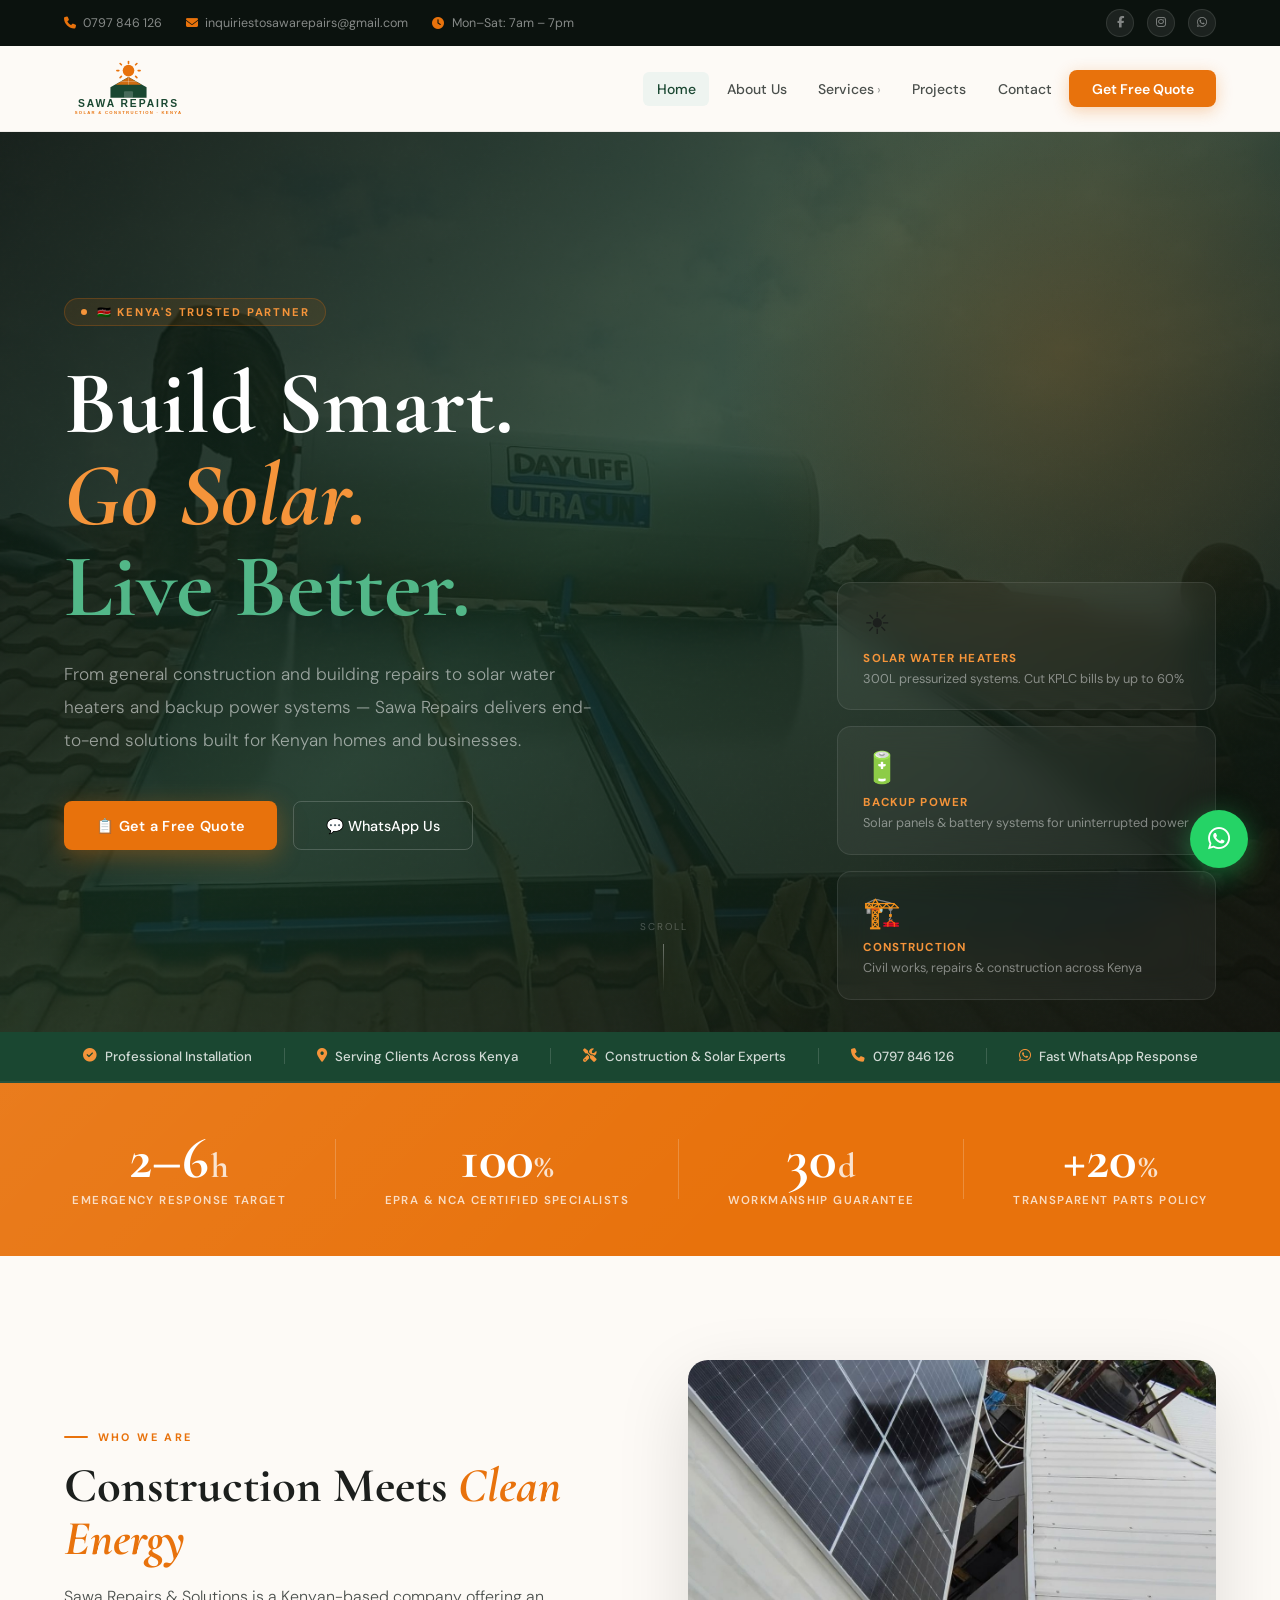
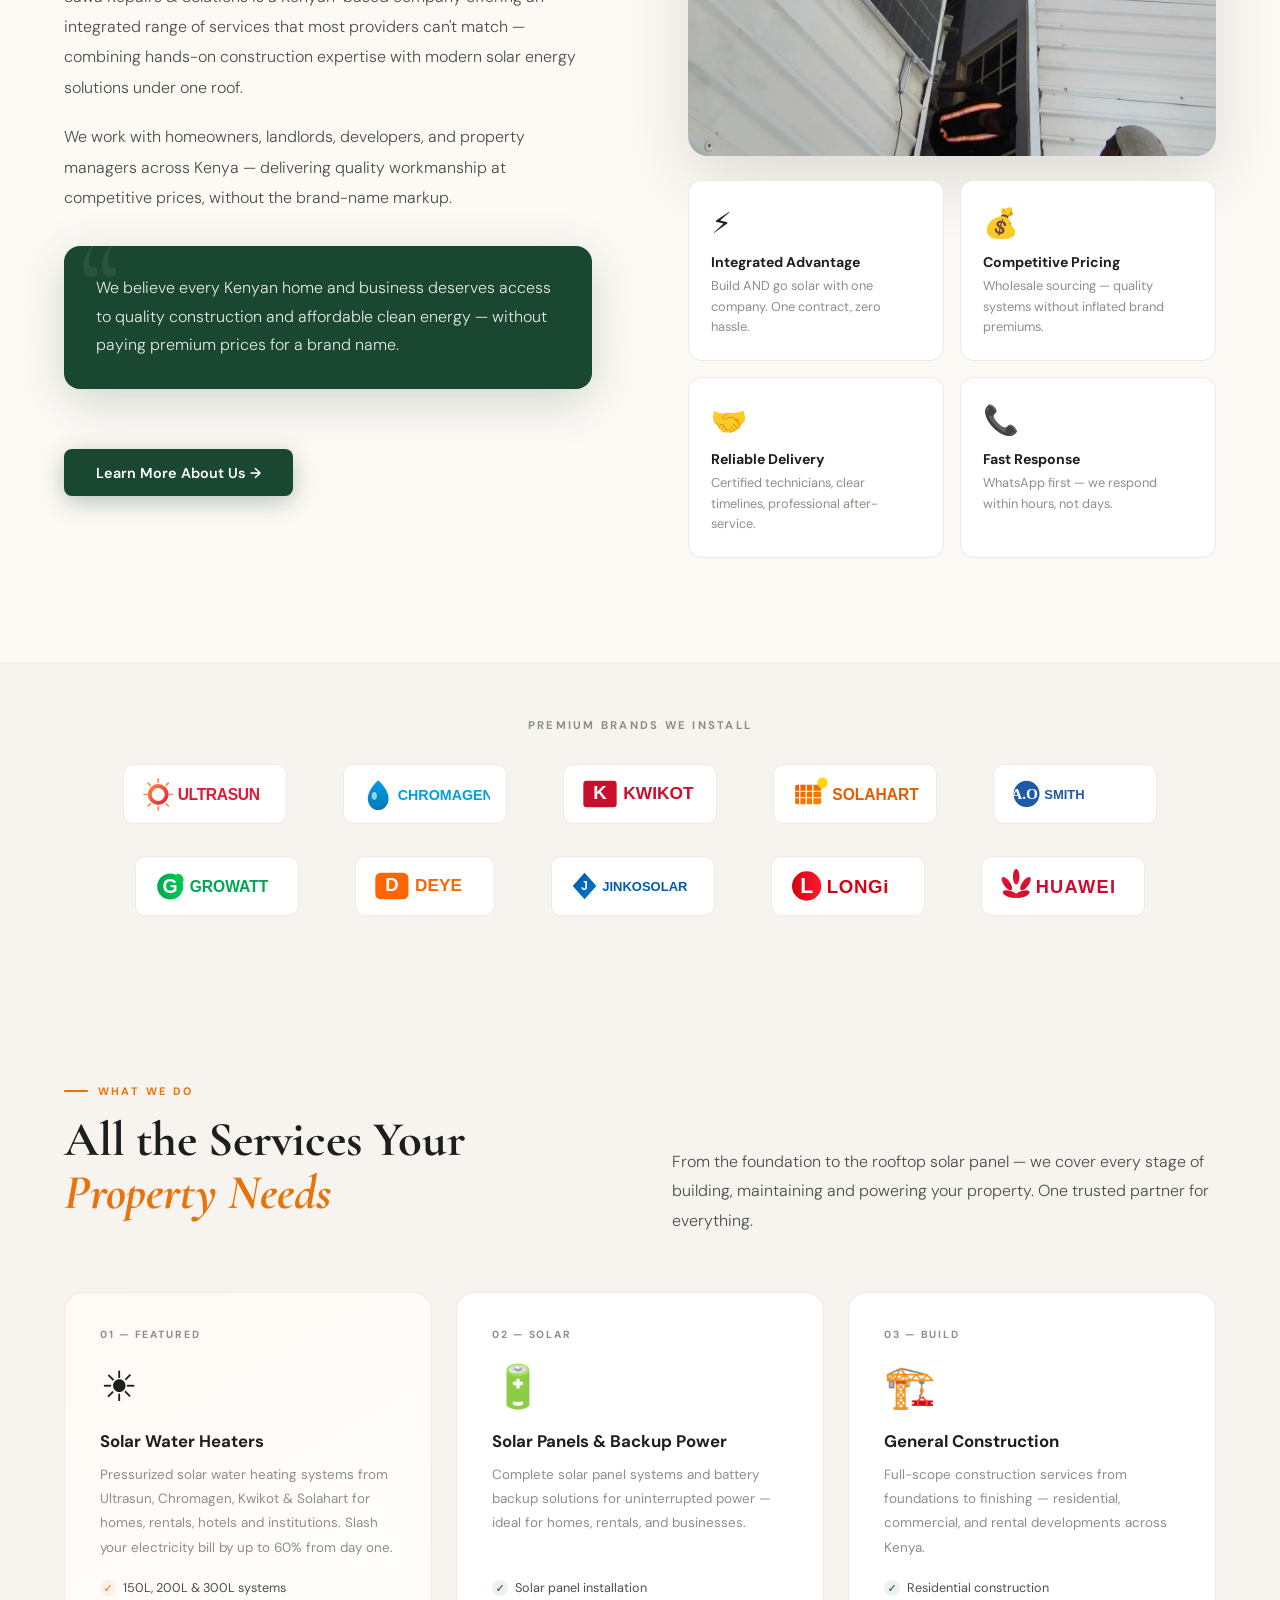
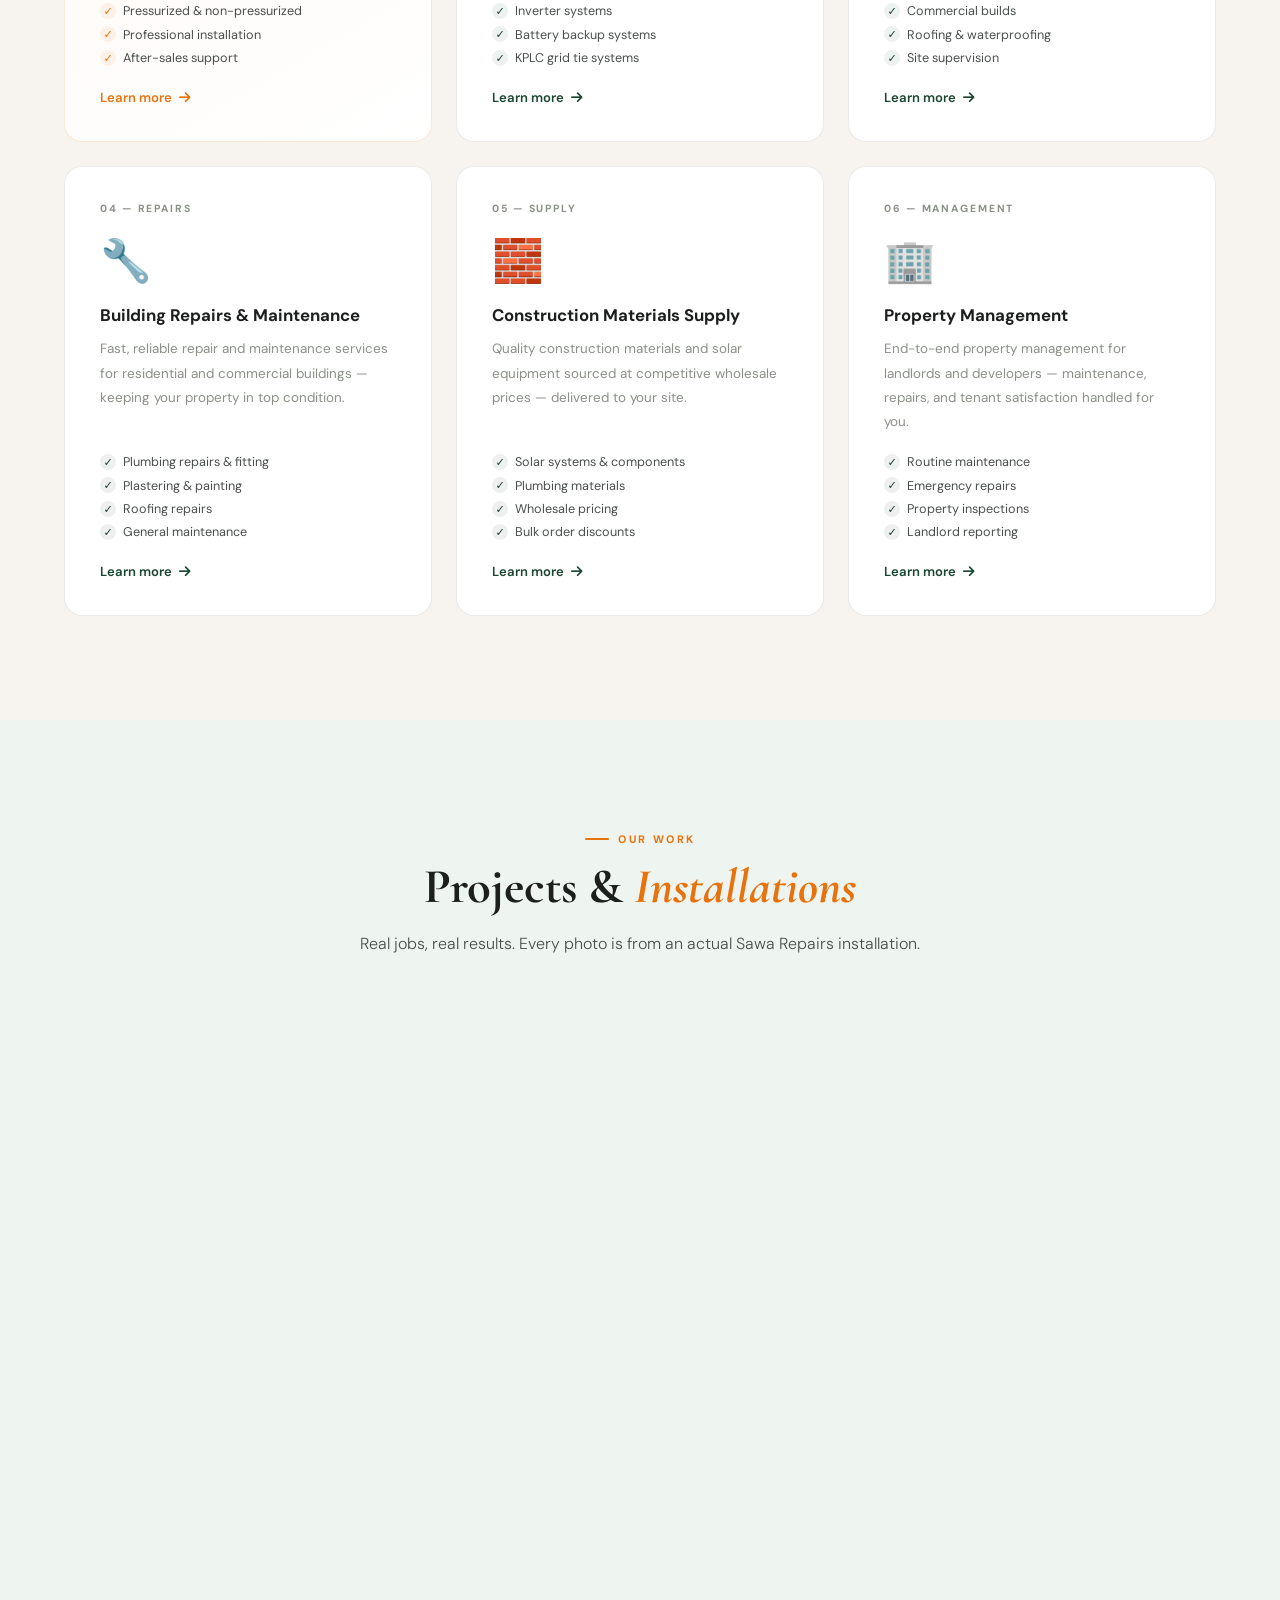
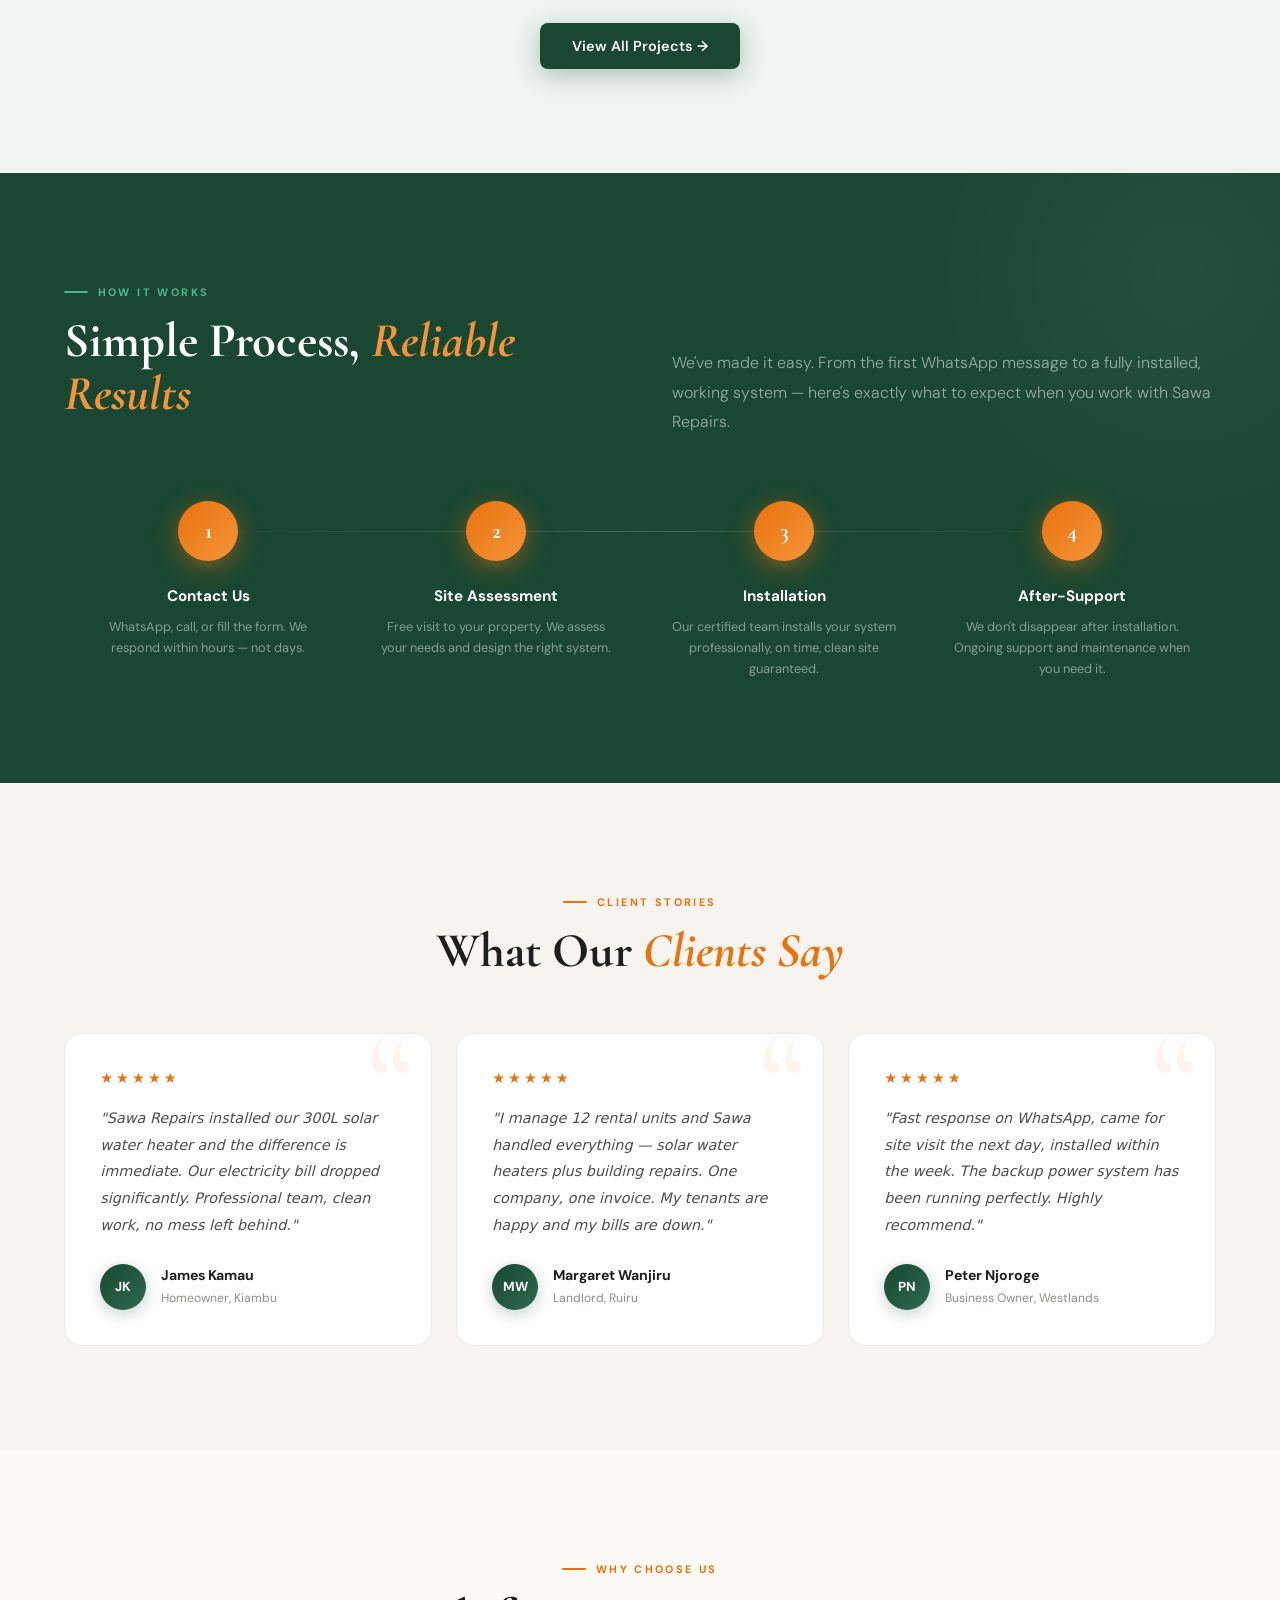
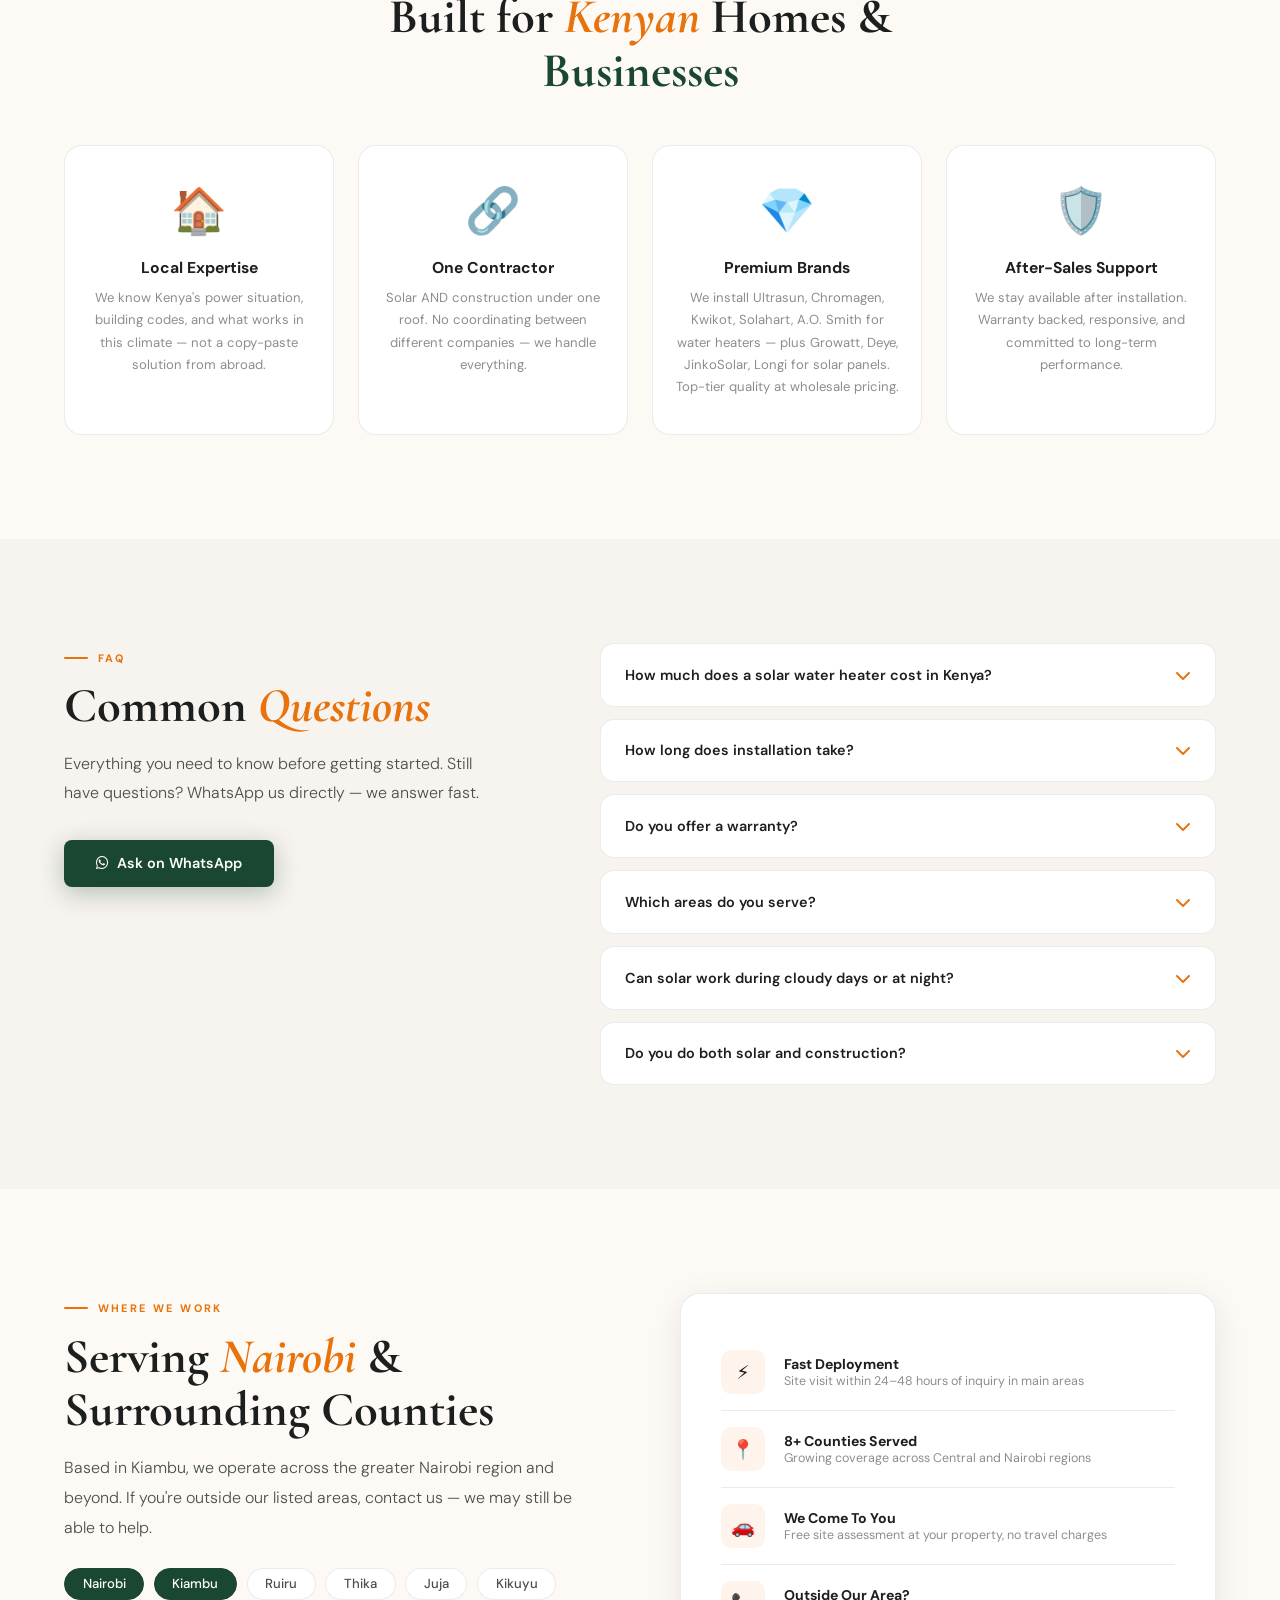
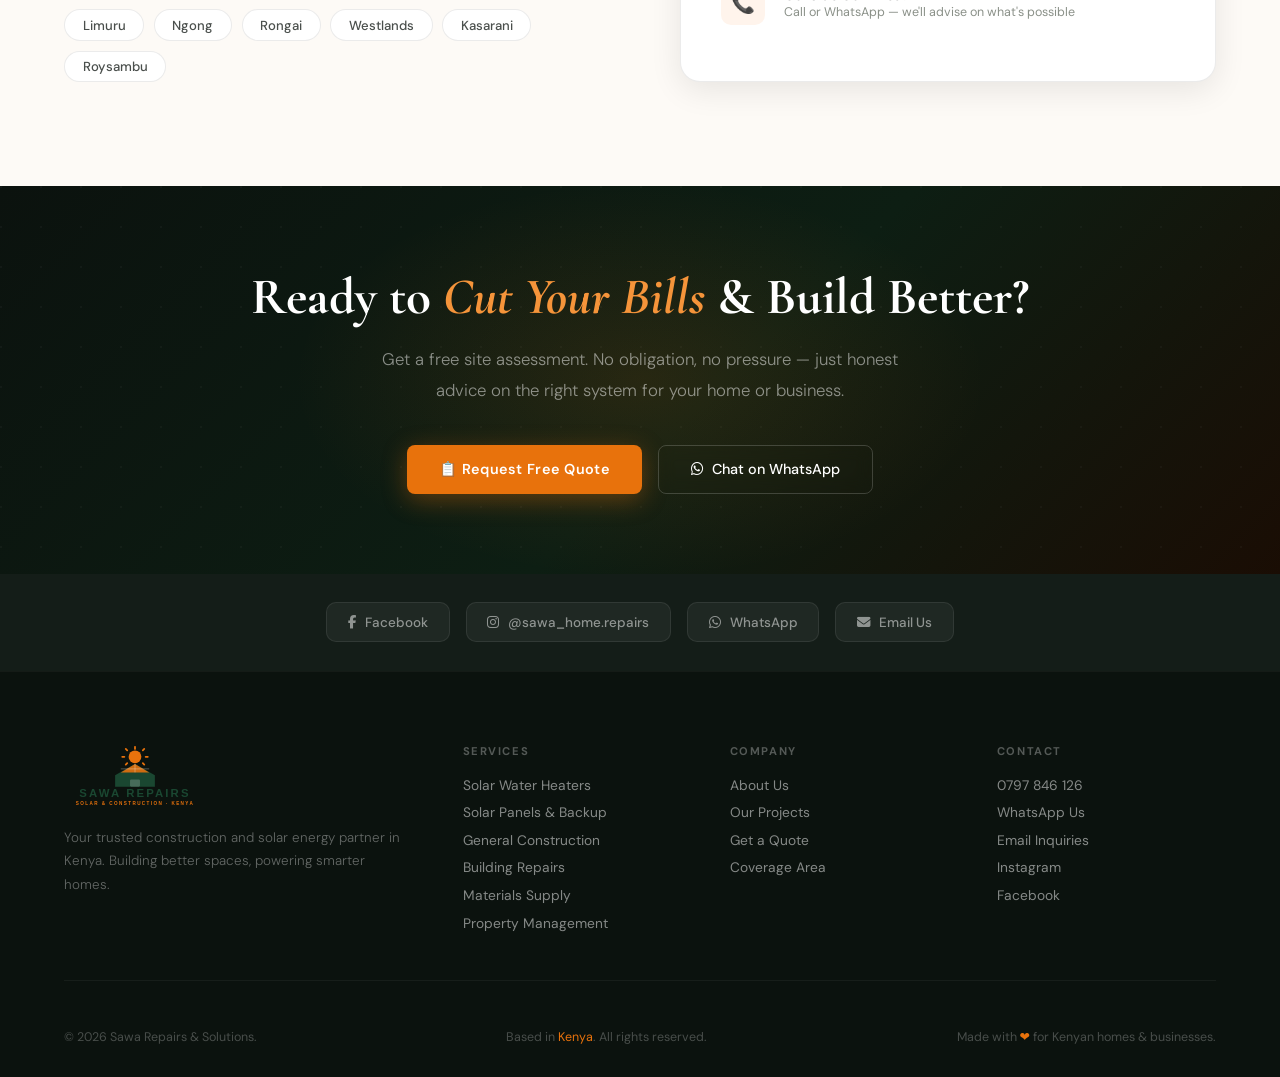
==== commit dd1bea9b: "fix(website): replace zero-placeholder counters with credible value commitments" ====
--- a/index.html
+++ b/index.html
@@ -3,29 +3,20 @@
 <head>
   <meta charset="UTF-8">
   <meta name="viewport" content="width=device-width, initial-scale=1.0">
-  <title>Sawa Repairs | Reliable Property Repairs & Maintenance Kenya | Landlords & Homes</title>
-  <meta name="description" content="Reliable repairs and property maintenance for Kenyan homes, landlords, Airbnb hosts and businesses. Plumbing, electrical, roofing, painting + solar under one accountable team. WhatsApp 0797 846 126.">
-  <meta name="keywords" content="property repairs Nairobi, landlord maintenance Kenya, plumbing repairs Nairobi, building repairs Kenya, property maintenance Kiambu, handyman Nairobi, solar water heater Kenya, backup power Kenya">
-  <meta name="robots" content="index, follow, max-image-preview:large, max-snippet:-1, max-video-preview:-1">
+  <title>Sawa Repairs & Solar Solutions | Solar & Construction Kenya</title>
+  <meta name="description" content="Sawa Repairs & Solar Solutions — Kenya's trusted solar water heaters, backup power & construction experts. Serving Nairobi, Kiambu, Ruiru & beyond. Get a free quote: 0797 846 126.">
+  <meta name="keywords" content="solar water heater Kenya, solar installation Nairobi, construction company Kenya, building repairs Nairobi, backup power Kenya, solar panels Kiambu">
+  <meta name="robots" content="index, follow">
   <meta name="theme-color" content="#1A4731">
-  <meta name="author" content="Sawa Repairs & Solutions">
-  <link rel="canonical" href="https://sawa-solar-solution-website.vercel.app/">
+  <link rel="canonical" href="https://sawarepairs.co.ke/">
   <link rel="icon" type="image/svg+xml" href="images/sawa-logo-transparent.svg">
-
-  <!-- Open Graph -->
+  <!-- OG -->
   <meta property="og:type" content="website">
-  <meta property="og:url" content="https://sawa-solar-solution-website.vercel.app/">
-  <meta property="og:title" content="Sawa Repairs | Reliable Property Repairs & Maintenance Kenya">
-  <meta property="og:description" content="One accountable team for plumbing, electrical, roofing, painting and solar. Built for landlords, homeowners and SMEs across Nairobi & Kenya.">
-  <meta property="og:image" content="https://sawa-solar-solution-website.vercel.app/images/gallery-6.jpg">
+  <meta property="og:url" content="https://sawarepairs.co.ke/">
+  <meta property="og:title" content="Sawa Repairs & Solar Solutions | Kenya">
+  <meta property="og:description" content="Solar water heaters, backup power & construction across Kenya. Professional installation. Free quote: 0797 846 126.">
+  <meta property="og:image" content="https://sawarepairs.co.ke/images/gallery-6.jpg">
   <meta property="og:locale" content="en_KE">
-  <meta property="og:site_name" content="Sawa Repairs">
-
-  <!-- Twitter -->
-  <meta name="twitter:card" content="summary_large_image">
-  <meta name="twitter:title" content="Sawa Repairs | Property Repairs & Maintenance Kenya">
-  <meta name="twitter:description" content="Reliable repairs for Kenyan homes, landlords and businesses. Plumbing, roofing, electrical + solar. One team, clear accountability.">
-
   <!-- Fonts -->
   <link rel="preconnect" href="https://fonts.googleapis.com">
   <link rel="preconnect" href="https://fonts.gstatic.com" crossorigin>
@@ -53,7 +44,7 @@
 <nav id="navbar">
   <div class="nav-inner">
     <div class="logo">
-      <a href="index.html"><img src="images/sawa-logo-transparent.svg" alt="Sawa Repairs logo – property repairs and solar Kenya"></a>
+      <img src="images/sawa-logo-transparent.svg" alt="Sawa Repairs logo">
     </div>
     <ul class="nav-links">
       <li><a href="index.html" class="active">Home</a></li>
@@ -61,17 +52,17 @@
       <li class="nav-dropdown">
         <a href="services.html">Services</a>
         <div class="dropdown-menu">
-          <a href="services.html#repairs"><i class="fas fa-wrench"></i> Building Repairs & Maintenance</a>
-          <a href="services.html#property"><i class="fas fa-building"></i> Property Care for Landlords</a>
           <a href="services.html#solar-water"><i class="fas fa-sun"></i> Solar Water Heaters</a>
           <a href="services.html#backup-power"><i class="fas fa-battery-full"></i> Solar Panels & Backup Power</a>
           <a href="services.html#construction"><i class="fas fa-hard-hat"></i> General Construction</a>
+          <a href="services.html#repairs"><i class="fas fa-wrench"></i> Building Repairs</a>
           <a href="services.html#supply"><i class="fas fa-boxes"></i> Materials Supply</a>
+          <a href="services.html#property"><i class="fas fa-building"></i> Property Management</a>
         </div>
       </li>
       <li><a href="projects.html">Projects</a></li>
       <li><a href="https://wa.me/254797846126">Contact</a></li>
-      <li><a href="https://wa.me/254797846126?text=Hello%20Sawa%20Repairs%2C%20I%20need%20a%20repair%20or%20quote." class="nav-cta">Get Free Quote</a></li>
+      <li><a href="https://wa.me/254797846126" class="nav-cta">Get Free Quote</a></li>
     </ul>
     <div class="hamburger" onclick="toggleMenu()">
       <span></span><span></span><span></span>
@@ -79,39 +70,39 @@
   </div>
 </nav>
 
-<!-- HERO – REPAIRS FIRST -->
+<!-- HERO -->
 <section class="hero">
   <div class="hero-bg"></div>
   <div class="hero-noise"></div>
   <div class="hero-glow"></div>
   <div class="hero-content">
-    <div class="hero-eyebrow">🇰🇪 Property Care for Kenyan Homes & Landlords</div>
+    <div class="hero-eyebrow">🇰🇪 Kenya's Trusted Partner</div>
     <h1>
-      Reliable Repairs.<br>
-      <span class="accent">Accountable Maintenance.</span><br>
-      <span class="green-accent">One Team.</span>
+      Build Smart.<br>
+      <span class="accent">Go Solar.</span><br>
+      <span class="green-accent">Live Better.</span>
     </h1>
-    <p class="hero-sub">Plumbing, electrical, roofing, painting and general maintenance for small landlords, homeowners, Airbnb hosts and SMEs. Plus solar water heaters and backup power — all under one accountable team.</p>
+    <p class="hero-sub">From general construction and building repairs to solar water heaters and backup power systems — Sawa Repairs delivers end-to-end solutions built for Kenyan homes and businesses.</p>
     <div class="hero-actions">
-      <a href="https://wa.me/254797846126?text=Hello%20Sawa%20Repairs%2C%20I%20need%20a%20repair%20or%20maintenance%20quote." class="btn-primary">📋 Report an Issue / Get Quote</a>
+      <a href="https://wa.me/254797846126" class="btn-primary">📋 Get a Free Quote</a>
       <a href="https://wa.me/254797846126" class="btn-secondary" target="_blank" rel="noopener">💬 WhatsApp Us</a>
     </div>
   </div>
   <div class="hero-cards">
     <div class="hero-card">
-      <div class="hero-card-icon">🔧</div>
-      <div class="hero-card-title">Property Repairs</div>
-      <div class="hero-card-text">Plumbing, electrical, roofing, painting & general handyman</div>
+      <div class="hero-card-icon">☀️</div>
+      <div class="hero-card-title">Solar Water Heaters</div>
+      <div class="hero-card-text">300L pressurized systems. Cut KPLC bills by up to 60%</div>
     </div>
     <div class="hero-card">
-      <div class="hero-card-icon">🏢</div>
-      <div class="hero-card-title">Landlord Care</div>
-      <div class="hero-card-text">Multi-unit maintenance with clear reporting & accountability</div>
+      <div class="hero-card-icon">🔋</div>
+      <div class="hero-card-title">Backup Power</div>
+      <div class="hero-card-text">Solar panels & battery systems for uninterrupted power</div>
     </div>
     <div class="hero-card">
-      <div class="hero-card-icon">☀️</div>
-      <div class="hero-card-title">Solar Solutions</div>
-      <div class="hero-card-text">Water heaters & backup power that cut KPLC bills</div>
+      <div class="hero-card-icon">🏗️</div>
+      <div class="hero-card-title">Construction</div>
+      <div class="hero-card-text">Civil works, repairs & construction across Kenya</div>
     </div>
   </div>
   <div class="hero-scroll">
@@ -122,37 +113,37 @@
 
 <!-- TRUST BAR -->
 <div class="trust-bar">
-  <div class="trust-item"><i class="fas fa-check-circle"></i> Accountable Team</div>
+  <div class="trust-item"><i class="fas fa-check-circle"></i> Professional Installation</div>
   <div class="trust-divider"></div>
-  <div class="trust-item"><i class="fas fa-map-marker-alt"></i> Nairobi, Kiambu & Beyond</div>
+  <div class="trust-item"><i class="fas fa-map-marker-alt"></i> Serving Clients Across Kenya</div>
   <div class="trust-divider"></div>
-  <div class="trust-item"><i class="fas fa-tools"></i> Repairs + Solar Experts</div>
+  <div class="trust-item"><i class="fas fa-tools"></i> Construction & Solar Experts</div>
   <div class="trust-divider"></div>
   <div class="trust-item"><i class="fas fa-phone"></i> 0797 846 126</div>
   <div class="trust-divider"></div>
   <div class="trust-item"><i class="fab fa-whatsapp"></i> Fast WhatsApp Response</div>
 </div>
 
-<!-- STATS -->
+<!-- STATS & SERVICE GUARANTEES -->
 <div class="stats-bar">
   <div class="stat-item">
-    <div class="stat-num" data-target="50"><span>0</span><span class="stat-suffix">+</span></div>
-    <div class="stat-label">Jobs Completed</div>
+    <div class="stat-num"><span>2–6</span><span class="stat-suffix">h</span></div>
+    <div class="stat-label">Emergency Response Target</div>
   </div>
   <div class="stat-divider"></div>
   <div class="stat-item">
-    <div class="stat-num" data-target="8"><span>0</span><span class="stat-suffix">+</span></div>
-    <div class="stat-label">Counties Served</div>
+    <div class="stat-num"><span>100</span><span class="stat-suffix">%</span></div>
+    <div class="stat-label">EPRA & NCA Certified Specialists</div>
   </div>
   <div class="stat-divider"></div>
   <div class="stat-item">
-    <div class="stat-num" data-target="24"><span>0</span><span class="stat-suffix">h</span></div>
-    <div class="stat-label">Typical Response</div>
+    <div class="stat-num"><span>30</span><span class="stat-suffix">d</span></div>
+    <div class="stat-label">Workmanship Guarantee</div>
   </div>
   <div class="stat-divider"></div>
   <div class="stat-item">
-    <div class="stat-num" data-target="60"><span>0</span><span class="stat-suffix">%</span></div>
-    <div class="stat-label">Bill Reduction (Solar)</div>
+    <div class="stat-num"><span>+20</span><span class="stat-suffix">%</span></div>
+    <div class="stat-label">Transparent Parts Policy</div>
   </div>
 </div>
 
@@ -161,38 +152,38 @@
   <div class="about-grid">
     <div class="about-text reveal">
       <div class="section-tag">Who We Are</div>
-      <h2 class="section-title">Repairs First. <em>Solar When You Need It.</em></h2>
-      <p>Sawa Repairs is built for the “missing middle” — small landlords, Airbnb hosts, diaspora owners, SMEs and mid-income households who are too demanding for informal fundis but too small for corporate facilities management contracts.</p>
-      <p>We combine hands-on repair and maintenance expertise with solar solutions under one roof. One accountable team. Clear communication. Documented work.</p>
+      <h2 class="section-title">Construction Meets <em>Clean Energy</em></h2>
+      <p>Sawa Repairs & Solutions is a Kenyan-based company offering an integrated range of services that most providers can't match — combining hands-on construction expertise with modern solar energy solutions under one roof.</p>
+      <p>We work with homeowners, landlords, developers, and property managers across Kenya — delivering quality workmanship at competitive prices, without the brand-name markup.</p>
       <div class="about-mission">
-        <p>Every property deserves a maintenance partner who shows up, fixes the issue properly, and leaves a clear record — not just another fundi who disappears after the job.</p>
+        <p>We believe every Kenyan home and business deserves access to quality construction and affordable clean energy — without paying premium prices for a brand name.</p>
       </div>
       <a href="about.html" class="btn-green" style="margin-top:1.8rem;">Learn More About Us →</a>
     </div>
     <div class="reveal reveal-d1">
       <div class="about-image">
-        <img src="images/gallery-6.jpg" alt="Sawa Repairs technician working on property maintenance Nairobi Kenya">
+        <img src="images/gallery-6.jpg" alt="Sawa Repairs team installing solar water heater Nairobi Kenya">
       </div>
       <div class="about-features">
         <div class="about-feat">
-          <div class="about-feat-icon">🔧</div>
-          <h4>Repair Depth</h4>
-          <p>Plumbing, electrical, roofing, painting and general maintenance done right.</p>
+          <div class="about-feat-icon">⚡</div>
+          <h4>Integrated Advantage</h4>
+          <p>Build AND go solar with one company. One contract, zero hassle.</p>
         </div>
         <div class="about-feat">
-          <div class="about-feat-icon">📋</div>
-          <h4>Clear Accountability</h4>
-          <p>Photos, updates and sign-off so you always know what was done.</p>
+          <div class="about-feat-icon">💰</div>
+          <h4>Competitive Pricing</h4>
+          <p>Wholesale sourcing — quality systems without inflated brand premiums.</p>
         </div>
         <div class="about-feat">
-          <div class="about-feat-icon">☀️</div>
-          <h4>Solar Capability</h4>
-          <p>Water heaters and backup power from the same trusted team.</p>
+          <div class="about-feat-icon">🤝</div>
+          <h4>Reliable Delivery</h4>
+          <p>Certified technicians, clear timelines, professional after-service.</p>
         </div>
         <div class="about-feat">
           <div class="about-feat-icon">📞</div>
-          <h4>WhatsApp First</h4>
-          <p>Report issues and get responses within hours, not days.</p>
+          <h4>Fast Response</h4>
+          <p>WhatsApp first — we respond within hours, not days.</p>
         </div>
       </div>
     </div>
@@ -216,47 +207,21 @@
   </div>
 </div>
 
-<!-- SERVICES – REPAIRS FIRST -->
+<!-- SERVICES -->
 <section id="services">
   <div class="services-intro reveal">
     <div>
       <div class="section-tag">What We Do</div>
-      <h2 class="section-title">Property Care That <em>Actually Delivers</em></h2>
-    </div>
-    <p>From emergency leaks to planned maintenance and solar — one trusted partner for the issues that keep landlords and homeowners up at night.</p>
+      <h2 class="section-title">All the Services Your <em>Property Needs</em></h2>
+    </div>
+    <p>From the foundation to the rooftop solar panel — we cover every stage of building, maintaining and powering your property. One trusted partner for everything.</p>
   </div>
   <div class="services-grid">
     <div class="service-card featured reveal">
-      <div class="service-num">01 — Core</div>
-      <span class="service-icon">🔧</span>
-      <h3>Building Repairs & Maintenance</h3>
-      <p>Fast, reliable plumbing, electrical, roofing, painting and general handyman work. We treat every job as accountable work — not a one-off visit.</p>
-      <div class="service-list">
-        <div class="service-list-item">Plumbing repairs & fitting</div>
-        <div class="service-list-item">Electrical fixes & safety</div>
-        <div class="service-list-item">Roofing & leak repairs</div>
-        <div class="service-list-item">Painting & general maintenance</div>
-      </div>
-      <a href="services.html#repairs" class="service-link">Learn more <i class="fas fa-arrow-right"></i></a>
-    </div>
-    <div class="service-card reveal reveal-d1">
-      <div class="service-num">02 — Landlords</div>
-      <span class="service-icon">🏢</span>
-      <h3>Property Care for Landlords</h3>
-      <p>Maintenance coordination for small portfolios and multi-unit properties. Clear updates, documented work, and a single number to call.</p>
-      <div class="service-list">
-        <div class="service-list-item">Tenant-reported issues handled</div>
-        <div class="service-list-item">Routine & emergency repairs</div>
-        <div class="service-list-item">Property inspections</div>
-        <div class="service-list-item">Landlord reporting</div>
-      </div>
-      <a href="services.html#property" class="service-link">Learn more <i class="fas fa-arrow-right"></i></a>
-    </div>
-    <div class="service-card reveal reveal-d2">
-      <div class="service-num">03 — Solar</div>
+      <div class="service-num">01 — Featured</div>
       <span class="service-icon">☀️</span>
       <h3>Solar Water Heaters</h3>
-      <p>Pressurized systems from Ultrasun, Chromagen, Kwikot & Solahart. Cut water-heating costs dramatically with professional installation.</p>
+      <p>Pressurized solar water heating systems from Ultrasun, Chromagen, Kwikot & Solahart for homes, rentals, hotels and institutions. Slash your electricity bill by up to 60% from day one.</p>
       <div class="service-list">
         <div class="service-list-item">150L, 200L & 300L systems</div>
         <div class="service-list-item">Pressurized & non-pressurized</div>
@@ -265,24 +230,24 @@
       </div>
       <a href="services.html#solar-water" class="service-link">Learn more <i class="fas fa-arrow-right"></i></a>
     </div>
-    <div class="service-card reveal">
-      <div class="service-num">04 — Power</div>
+    <div class="service-card reveal reveal-d1">
+      <div class="service-num">02 — Solar</div>
       <span class="service-icon">🔋</span>
       <h3>Solar Panels & Backup Power</h3>
-      <p>Complete solar panel and battery backup solutions so blackouts stop interrupting your home or business.</p>
+      <p>Complete solar panel systems and battery backup solutions for uninterrupted power — ideal for homes, rentals, and businesses.</p>
       <div class="service-list">
         <div class="service-list-item">Solar panel installation</div>
         <div class="service-list-item">Inverter systems</div>
         <div class="service-list-item">Battery backup systems</div>
-        <div class="service-list-item">KPLC grid-tie systems</div>
+        <div class="service-list-item">KPLC grid tie systems</div>
       </div>
       <a href="services.html#backup-power" class="service-link">Learn more <i class="fas fa-arrow-right"></i></a>
     </div>
-    <div class="service-card reveal reveal-d1">
-      <div class="service-num">05 — Build</div>
+    <div class="service-card reveal reveal-d2">
+      <div class="service-num">03 — Build</div>
       <span class="service-icon">🏗️</span>
       <h3>General Construction</h3>
-      <p>Full-scope construction from foundations to finishing — residential, commercial and rental developments.</p>
+      <p>Full-scope construction services from foundations to finishing — residential, commercial, and rental developments across Kenya.</p>
       <div class="service-list">
         <div class="service-list-item">Residential construction</div>
         <div class="service-list-item">Commercial builds</div>
@@ -291,11 +256,24 @@
       </div>
       <a href="services.html#construction" class="service-link">Learn more <i class="fas fa-arrow-right"></i></a>
     </div>
-    <div class="service-card reveal reveal-d2">
-      <div class="service-num">06 — Supply</div>
+    <div class="service-card reveal">
+      <div class="service-num">04 — Repairs</div>
+      <span class="service-icon">🔧</span>
+      <h3>Building Repairs & Maintenance</h3>
+      <p>Fast, reliable repair and maintenance services for residential and commercial buildings — keeping your property in top condition.</p>
+      <div class="service-list">
+        <div class="service-list-item">Plumbing repairs & fitting</div>
+        <div class="service-list-item">Plastering & painting</div>
+        <div class="service-list-item">Roofing repairs</div>
+        <div class="service-list-item">General maintenance</div>
+      </div>
+      <a href="services.html#repairs" class="service-link">Learn more <i class="fas fa-arrow-right"></i></a>
+    </div>
+    <div class="service-card reveal reveal-d1">
+      <div class="service-num">05 — Supply</div>
       <span class="service-icon">🧱</span>
-      <h3>Materials Supply</h3>
-      <p>Quality construction materials and solar equipment at competitive wholesale pricing, delivered to site.</p>
+      <h3>Construction Materials Supply</h3>
+      <p>Quality construction materials and solar equipment sourced at competitive wholesale prices — delivered to your site.</p>
       <div class="service-list">
         <div class="service-list-item">Solar systems & components</div>
         <div class="service-list-item">Plumbing materials</div>
@@ -304,6 +282,19 @@
       </div>
       <a href="services.html#supply" class="service-link">Learn more <i class="fas fa-arrow-right"></i></a>
     </div>
+    <div class="service-card reveal reveal-d2">
+      <div class="service-num">06 — Management</div>
+      <span class="service-icon">🏢</span>
+      <h3>Property Management</h3>
+      <p>End-to-end property management for landlords and developers — maintenance, repairs, and tenant satisfaction handled for you.</p>
+      <div class="service-list">
+        <div class="service-list-item">Routine maintenance</div>
+        <div class="service-list-item">Emergency repairs</div>
+        <div class="service-list-item">Property inspections</div>
+        <div class="service-list-item">Landlord reporting</div>
+      </div>
+      <a href="services.html#property" class="service-link">Learn more <i class="fas fa-arrow-right"></i></a>
+    </div>
   </div>
 </section>
 
@@ -312,7 +303,7 @@
   <div class="gallery-header reveal">
     <div class="section-tag" style="justify-content:center;">Our Work</div>
     <h2 class="section-title">Projects & <em>Installations</em></h2>
-    <p>Real jobs, real results. Every photo is from an actual Sawa Repairs project.</p>
+    <p>Real jobs, real results. Every photo is from an actual Sawa Repairs installation.</p>
   </div>
   <div class="gallery-grid">
     <div class="gallery-item">
@@ -346,47 +337,215 @@
   <div class="process-intro reveal">
     <div>
       <div class="section-tag">How It Works</div>
-      <h2 class="section-title light">Simple Process, <em>Clear Accountability</em></h2>
-    </div>
-    <p>From the first WhatsApp message to a completed, documented job — here’s what working with Sawa looks like.</p>
-  </div>
-  <div class="process-grid">
+      <h2 class="section-title light">Simple Process, <em>Reliable Results</em></h2>
+    </div>
+    <p>We've made it easy. From the first WhatsApp message to a fully installed, working system — here's exactly what to expect when you work with Sawa Repairs.</p>
+  </div>
+  <div class="process-steps">
+    <div class="process-line"></div>
     <div class="process-step reveal">
-      <div class="process-num">01</div>
-      <h3>Report the Issue</h3>
-      <p>WhatsApp us with a short description and photos. We triage priority (emergency vs standard) within hours.</p>
+      <div class="step-circle">1</div>
+      <h4>Contact Us</h4>
+      <p>WhatsApp, call, or fill the form. We respond within hours — not days.</p>
     </div>
     <div class="process-step reveal reveal-d1">
-      <div class="process-num">02</div>
-      <h3>Clear Quote & Schedule</h3>
-      <p>You get a transparent quote and a scheduled visit. No surprises on site.</p>
+      <div class="step-circle">2</div>
+      <h4>Site Assessment</h4>
+      <p>Free visit to your property. We assess your needs and design the right system.</p>
     </div>
     <div class="process-step reveal reveal-d2">
-      <div class="process-num">03</div>
-      <h3>Work Done Right</h3>
-      <p>Our team executes. Photos before and after. You (or your tenant) sign off.</p>
+      <div class="step-circle">3</div>
+      <h4>Installation</h4>
+      <p>Our certified team installs your system professionally, on time, clean site guaranteed.</p>
     </div>
     <div class="process-step reveal reveal-d3">
-      <div class="process-num">04</div>
-      <h3>Record & Follow-up</h3>
-      <p>You receive confirmation of what was done. We stand behind the workmanship.</p>
-    </div>
-  </div>
-</section>
-
-<!-- CTA -->
+      <div class="step-circle">4</div>
+      <h4>After-Support</h4>
+      <p>We don't disappear after installation. Ongoing support and maintenance when you need it.</p>
+    </div>
+  </div>
+</section>
+
+<!-- TESTIMONIALS -->
+<section id="testimonials">
+  <div class="testimonials-header reveal">
+    <div class="section-tag" style="justify-content:center;">Client Stories</div>
+    <h2 class="section-title">What Our <em>Clients Say</em></h2>
+  </div>
+  <div class="testimonials-grid">
+    <div class="testimonial-card reveal">
+      <div class="testimonial-stars">★★★★★</div>
+      <p>"Sawa Repairs installed our 300L solar water heater and the difference is immediate. Our electricity bill dropped significantly. Professional team, clean work, no mess left behind."</p>
+      <div class="testimonial-author">
+        <div class="testimonial-avatar">JK</div>
+        <div>
+          <h4>James Kamau</h4>
+          <span>Homeowner, Kiambu</span>
+        </div>
+      </div>
+    </div>
+    <div class="testimonial-card reveal reveal-d1">
+      <div class="testimonial-stars">★★★★★</div>
+      <p>"I manage 12 rental units and Sawa handled everything — solar water heaters plus building repairs. One company, one invoice. My tenants are happy and my bills are down."</p>
+      <div class="testimonial-author">
+        <div class="testimonial-avatar">MW</div>
+        <div>
+          <h4>Margaret Wanjiru</h4>
+          <span>Landlord, Ruiru</span>
+        </div>
+      </div>
+    </div>
+    <div class="testimonial-card reveal reveal-d2">
+      <div class="testimonial-stars">★★★★★</div>
+      <p>"Fast response on WhatsApp, came for site visit the next day, installed within the week. The backup power system has been running perfectly. Highly recommend."</p>
+      <div class="testimonial-author">
+        <div class="testimonial-avatar">PN</div>
+        <div>
+          <h4>Peter Njoroge</h4>
+          <span>Business Owner, Westlands</span>
+        </div>
+      </div>
+    </div>
+  </div>
+</section>
+
+<!-- WHY SAWA -->
+<section id="why">
+  <div style="text-align:center; max-width:560px; margin:0 auto 1rem;" class="reveal">
+    <div class="section-tag" style="justify-content:center;">Why Choose Us</div>
+    <h2 class="section-title">Built for <em>Kenyan</em> Homes & <span class="green">Businesses</span></h2>
+  </div>
+  <div class="why-grid">
+    <div class="why-card reveal">
+      <span class="why-icon">🏠</span>
+      <h4>Local Expertise</h4>
+      <p>We know Kenya's power situation, building codes, and what works in this climate — not a copy-paste solution from abroad.</p>
+    </div>
+    <div class="why-card reveal reveal-d1">
+      <span class="why-icon">🔗</span>
+      <h4>One Contractor</h4>
+      <p>Solar AND construction under one roof. No coordinating between different companies — we handle everything.</p>
+    </div>
+    <div class="why-card reveal reveal-d2">
+      <span class="why-icon">💎</span>
+      <h4>Premium Brands</h4>
+      <p>We install Ultrasun, Chromagen, Kwikot, Solahart, A.O. Smith for water heaters — plus Growatt, Deye, JinkoSolar, Longi for solar panels. Top-tier quality at wholesale pricing.</p>
+    </div>
+    <div class="why-card reveal reveal-d3">
+      <span class="why-icon">🛡️</span>
+      <h4>After-Sales Support</h4>
+      <p>We stay available after installation. Warranty backed, responsive, and committed to long-term performance.</p>
+    </div>
+  </div>
+</section>
+
+<!-- FAQ -->
+<section id="faq">
+  <div class="faq-layout">
+    <div class="faq-text reveal">
+      <div class="section-tag">FAQ</div>
+      <h2 class="section-title">Common <em>Questions</em></h2>
+      <p>Everything you need to know before getting started. Still have questions? WhatsApp us directly — we answer fast.</p>
+      <a href="https://wa.me/254797846126" class="btn-green" style="margin-top:2rem;" target="_blank" rel="noopener"><i class="fab fa-whatsapp"></i> Ask on WhatsApp</a>
+    </div>
+    <div class="faq-list reveal reveal-d1">
+      <div class="faq-item">
+        <div class="faq-q"><span>How much does a solar water heater cost in Kenya?</span><i class="fas fa-chevron-down"></i></div>
+        <div class="faq-a"><p>Prices vary by size: 150L systems start from KES 45,000, 200L from KES 58,000, and 300L from KES 85,000 — all including professional installation. Contact us for a site-specific quote.</p></div>
+      </div>
+      <div class="faq-item">
+        <div class="faq-q"><span>How long does installation take?</span><i class="fas fa-chevron-down"></i></div>
+        <div class="faq-a"><p>Most solar water heater installations are completed in a single day. Larger backup power systems typically take 1–2 days. We do a site visit first to confirm the timeline.</p></div>
+      </div>
+      <div class="faq-item">
+        <div class="faq-q"><span>Do you offer a warranty?</span><i class="fas fa-chevron-down"></i></div>
+        <div class="faq-a"><p>Yes. Solar panels carry a 25-year performance warranty. Inverters and batteries have manufacturer warranties (typically 2–5 years). We provide 1 year workmanship warranty on all installations.</p></div>
+      </div>
+      <div class="faq-item">
+        <div class="faq-q"><span>Which areas do you serve?</span><i class="fas fa-chevron-down"></i></div>
+        <div class="faq-a"><p>We serve Nairobi, Kiambu, Ruiru, Thika, Juja, Kikuyu, Limuru, Ngong, Rongai, Westlands, Kasarani, Roysambu and surrounding areas. Contact us for other locations.</p></div>
+      </div>
+      <div class="faq-item">
+        <div class="faq-q"><span>Can solar work during cloudy days or at night?</span><i class="fas fa-chevron-down"></i></div>
+        <div class="faq-a"><p>Solar panels generate power even on cloudy days, though at reduced capacity. With a battery backup system, stored energy powers your home at night and during cloudy periods.</p></div>
+      </div>
+      <div class="faq-item">
+        <div class="faq-q"><span>Do you do both solar and construction?</span><i class="fas fa-chevron-down"></i></div>
+        <div class="faq-a"><p>Yes — that's our unique advantage. We handle general construction, building repairs, and solar installation under one roof. One company, one contract, zero coordination headaches.</p></div>
+      </div>
+    </div>
+  </div>
+</section>
+
+<!-- COVERAGE -->
+<section id="coverage">
+  <div class="coverage-grid">
+    <div class="coverage-text reveal">
+      <div class="section-tag">Where We Work</div>
+      <h2 class="section-title">Serving <em>Nairobi</em> & Surrounding Counties</h2>
+      <p>Based in Kiambu, we operate across the greater Nairobi region and beyond. If you're outside our listed areas, contact us — we may still be able to help.</p>
+      <div class="coverage-tags">
+        <span class="coverage-tag primary">Nairobi</span>
+        <span class="coverage-tag primary">Kiambu</span>
+        <span class="coverage-tag">Ruiru</span>
+        <span class="coverage-tag">Thika</span>
+        <span class="coverage-tag">Juja</span>
+        <span class="coverage-tag">Kikuyu</span>
+        <span class="coverage-tag">Limuru</span>
+        <span class="coverage-tag">Ngong</span>
+        <span class="coverage-tag">Rongai</span>
+        <span class="coverage-tag">Westlands</span>
+        <span class="coverage-tag">Kasarani</span>
+        <span class="coverage-tag">Roysambu</span>
+      </div>
+    </div>
+    <div class="coverage-panel reveal reveal-d1">
+      <div class="coverage-row">
+        <div class="coverage-row-icon">⚡</div>
+        <div>
+          <h4>Fast Deployment</h4>
+          <p>Site visit within 24–48 hours of inquiry in main areas</p>
+        </div>
+      </div>
+      <div class="coverage-row">
+        <div class="coverage-row-icon">📍</div>
+        <div>
+          <h4>8+ Counties Served</h4>
+          <p>Growing coverage across Central and Nairobi regions</p>
+        </div>
+      </div>
+      <div class="coverage-row">
+        <div class="coverage-row-icon">🚗</div>
+        <div>
+          <h4>We Come To You</h4>
+          <p>Free site assessment at your property, no travel charges</p>
+        </div>
+      </div>
+      <div class="coverage-row">
+        <div class="coverage-row-icon">📞</div>
+        <div>
+          <h4>Outside Our Area?</h4>
+          <p>Call or WhatsApp — we'll advise on what's possible</p>
+        </div>
+      </div>
+    </div>
+  </div>
+</section>
+
+<!-- CTA BAND -->
 <div class="cta-band">
   <div class="cta-band-glow"></div>
   <div class="cta-band-content reveal">
-    <h2>Need a Repair or Maintenance Partner <em>You Can Actually Trust?</em></h2>
-    <p>WhatsApp us with the issue (and photos if you have them). We’ll respond quickly with next steps and a clear quote.</p>
+    <h2>Ready to <em>Cut Your Bills</em> & Build Better?</h2>
+    <p>Get a free site assessment. No obligation, no pressure — just honest advice on the right system for your home or business.</p>
     <div class="cta-band-actions">
-      <a href="https://wa.me/254797846126?text=Hello%20Sawa%20Repairs%2C%20I%20need%20a%20repair%20or%20quote." class="btn-primary">📋 Report Issue / Get Quote</a>
-      <a href="https://wa.me/254797846126" class="btn-secondary" target="_blank" rel="noopener"><i class="fab fa-whatsapp"></i> Chat on WhatsApp</a>
+      <a href="https://wa.me/254797846126" class="btn-primary">📋 Request Free Quote</a>
+      <a href="https://wa.me/254797846126?text=Hello%20Sawa%20Repairs%2C%20I%27d%20like%20a%20free%20quote." class="btn-secondary" target="_blank" rel="noopener"><i class="fab fa-whatsapp"></i> Chat on WhatsApp</a>
     </div>
   </div>
 </div>
 
+<!-- SOCIAL BAR -->
 <div class="social-bar">
   <a href="https://www.facebook.com/sawarepairs" class="social-link" target="_blank" rel="noopener"><i class="fab fa-facebook-f"></i> Facebook</a>
   <a href="https://www.instagram.com/sawa_home.repairs" class="social-link" target="_blank" rel="noopener"><i class="fab fa-instagram"></i> @sawa_home.repairs</a>
@@ -399,17 +558,17 @@
   <div class="footer-grid">
     <div class="footer-brand">
       <img src="images/sawa-logo-transparent.svg" alt="Sawa Repairs logo" class="footer-logo">
-      <p>Reliable property repairs, maintenance and solar solutions for Kenyan homes, landlords and businesses.</p>
+      <p>Your trusted construction and solar energy partner in Kenya. Building better spaces, powering smarter homes.</p>
     </div>
     <div class="footer-col">
       <h4>Services</h4>
       <ul>
+        <li><a href="services.html#solar-water">Solar Water Heaters</a></li>
+        <li><a href="services.html#backup-power">Solar Panels & Backup</a></li>
+        <li><a href="services.html#construction">General Construction</a></li>
         <li><a href="services.html#repairs">Building Repairs</a></li>
-        <li><a href="services.html#property">Property Care</a></li>
-        <li><a href="services.html#solar-water">Solar Water Heaters</a></li>
-        <li><a href="services.html#backup-power">Solar & Backup Power</a></li>
-        <li><a href="services.html#construction">Construction</a></li>
         <li><a href="services.html#supply">Materials Supply</a></li>
+        <li><a href="services.html#property">Property Management</a></li>
       </ul>
     </div>
     <div class="footer-col">
@@ -418,6 +577,7 @@
         <li><a href="about.html">About Us</a></li>
         <li><a href="projects.html">Our Projects</a></li>
         <li><a href="https://wa.me/254797846126">Get a Quote</a></li>
+        <li><a href="#coverage">Coverage Area</a></li>
       </ul>
     </div>
     <div class="footer-col">
@@ -439,7 +599,7 @@
 </footer>
 
 <!-- WHATSAPP FLOAT -->
-<a href="https://wa.me/254797846126?text=Hello%20Sawa%20Repairs%2C%20I%20need%20a%20repair%20or%20quote." class="wa-float" target="_blank" rel="noopener" aria-label="Chat on WhatsApp">
+<a href="https://wa.me/254797846126?text=Hello%20Sawa%20Repairs%2C%20I%27d%20like%20a%20free%20quote." class="wa-float" target="_blank" rel="noopener" aria-label="Chat on WhatsApp">
   <i class="fab fa-whatsapp"></i>
   <span class="wa-tooltip">Chat on WhatsApp</span>
 </a>
@@ -462,123 +622,15 @@
   "@context": "https://schema.org",
   "@type": "LocalBusiness",
   "name": "Sawa Repairs & Solutions",
-  "alternateName": "Sawa Repairs",
-  "description": "Reliable property repairs, maintenance and solar solutions for homes, landlords, Airbnb hosts and businesses across Nairobi, Kiambu and Kenya. Plumbing, electrical, roofing, painting, solar water heaters and backup power.",
-  "url": "https://sawa-solar-solution-website.vercel.app/",
+  "description": "Solar water heaters, backup power systems, general construction and building repairs across Kenya.",
+  "url": "https://sawarepairs.co.ke/",
   "telephone": "+254797846126",
   "email": "inquiriestosawarepairs@gmail.com",
-  "image": "https://sawa-solar-solution-website.vercel.app/images/sawa-logo-transparent.svg",
-  "address": {
-    "@type": "PostalAddress",
-    "addressLocality": "Nairobi",
-    "addressRegion": "Nairobi",
-    "addressCountry": "KE"
-  },
-  "geo": {
-    "@type": "GeoCoordinates",
-    "latitude": -1.2921,
-    "longitude": 36.8219
-  },
-  "areaServed": [
-    {"@type": "City", "name": "Nairobi"},
-    {"@type": "City", "name": "Kiambu"},
-    {"@type": "City", "name": "Ruiru"},
-    {"@type": "City", "name": "Thika"},
-    {"@type": "City", "name": "Westlands"},
-    {"@type": "City", "name": "Kasarani"},
-    {"@type": "City", "name": "Roysambu"},
-    {"@type": "City", "name": "Juja"},
-    {"@type": "City", "name": "Kikuyu"}
-  ],
-  "openingHoursSpecification": {
-    "@type": "OpeningHoursSpecification",
-    "dayOfWeek": ["Monday","Tuesday","Wednesday","Thursday","Friday","Saturday"],
-    "opens": "07:00",
-    "closes": "19:00"
-  },
-  "sameAs": [
-    "https://www.facebook.com/sawarepairs",
-    "https://www.instagram.com/sawa_home.repairs"
-  ],
-  "priceRange": "$$",
-  "hasOfferCatalog": {
-    "@type": "OfferCatalog",
-    "name": "Property Services",
-    "itemListElement": [
-      {
-        "@type": "Offer",
-        "itemOffered": {
-          "@type": "Service",
-          "name": "Building Repairs & Maintenance",
-          "description": "Plumbing, electrical, roofing, painting and general property maintenance"
-        }
-      },
-      {
-        "@type": "Offer",
-        "itemOffered": {
-          "@type": "Service",
-          "name": "Property Care for Landlords",
-          "description": "Maintenance coordination and reporting for multi-unit properties"
-        }
-      },
-      {
-        "@type": "Offer",
-        "itemOffered": {
-          "@type": "Service",
-          "name": "Solar Water Heaters",
-          "description": "Pressurized solar water heating systems installation"
-        }
-      },
-      {
-        "@type": "Offer",
-        "itemOffered": {
-          "@type": "Service",
-          "name": "Solar Panels & Backup Power",
-          "description": "Solar panel systems and battery backup installation"
-        }
-      }
-    ]
-  }
-}
-</script>
-<script type="application/ld+json">
-{
-  "@context": "https://schema.org",
-  "@type": "FAQPage",
-  "mainEntity": [
-    {
-      "@type": "Question",
-      "name": "What property repairs does Sawa Repairs handle in Kenya?",
-      "acceptedAnswer": {
-        "@type": "Answer",
-        "text": "Sawa Repairs handles plumbing, electrical, roofing and leak repairs, painting, plastering, tiling, and general handyman and property maintenance work for homes, landlords and businesses across Nairobi, Kiambu and surrounding areas."
-      }
-    },
-    {
-      "@type": "Question",
-      "name": "Do you work with small landlords and Airbnb hosts?",
-      "acceptedAnswer": {
-        "@type": "Answer",
-        "text": "Yes. We specifically serve small landlords, Airbnb hosts, diaspora property owners and SMEs who need reliable, accountable maintenance without corporate facilities management contracts."
-      }
-    },
-    {
-      "@type": "Question",
-      "name": "How do I report a repair issue?",
-      "acceptedAnswer": {
-        "@type": "Answer",
-        "text": "WhatsApp us on 0797 846 126 with a short description and photos. We triage priority and respond with next steps and a clear quote, usually within hours."
-      }
-    },
-    {
-      "@type": "Question",
-      "name": "Do you also install solar water heaters and backup power?",
-      "acceptedAnswer": {
-        "@type": "Answer",
-        "text": "Yes. The same team installs pressurized solar water heaters (Ultrasun, Chromagen, Kwikot, Solahart) and solar panel + battery backup systems so you have one accountable partner for both repairs and energy solutions."
-      }
-    }
-  ]
+  "address": { "@type": "PostalAddress", "addressLocality": "Nairobi", "addressCountry": "KE" },
+  "geo": { "@type": "GeoCoordinates", "latitude": -1.2921, "longitude": 36.8219 },
+  "areaServed": ["Nairobi","Kiambu","Ruiru","Thika","Westlands","Kasarani","Roysambu","Juja","Kikuyu"],
+  "openingHoursSpecification": { "@type": "OpeningHoursSpecification", "dayOfWeek": ["Monday","Tuesday","Wednesday","Thursday","Friday","Saturday"], "opens": "07:00", "closes": "19:00" },
+  "sameAs": ["https://www.facebook.com/sawarepairs","https://www.instagram.com/sawa_home.repairs"]
 }
 </script>
 </body>
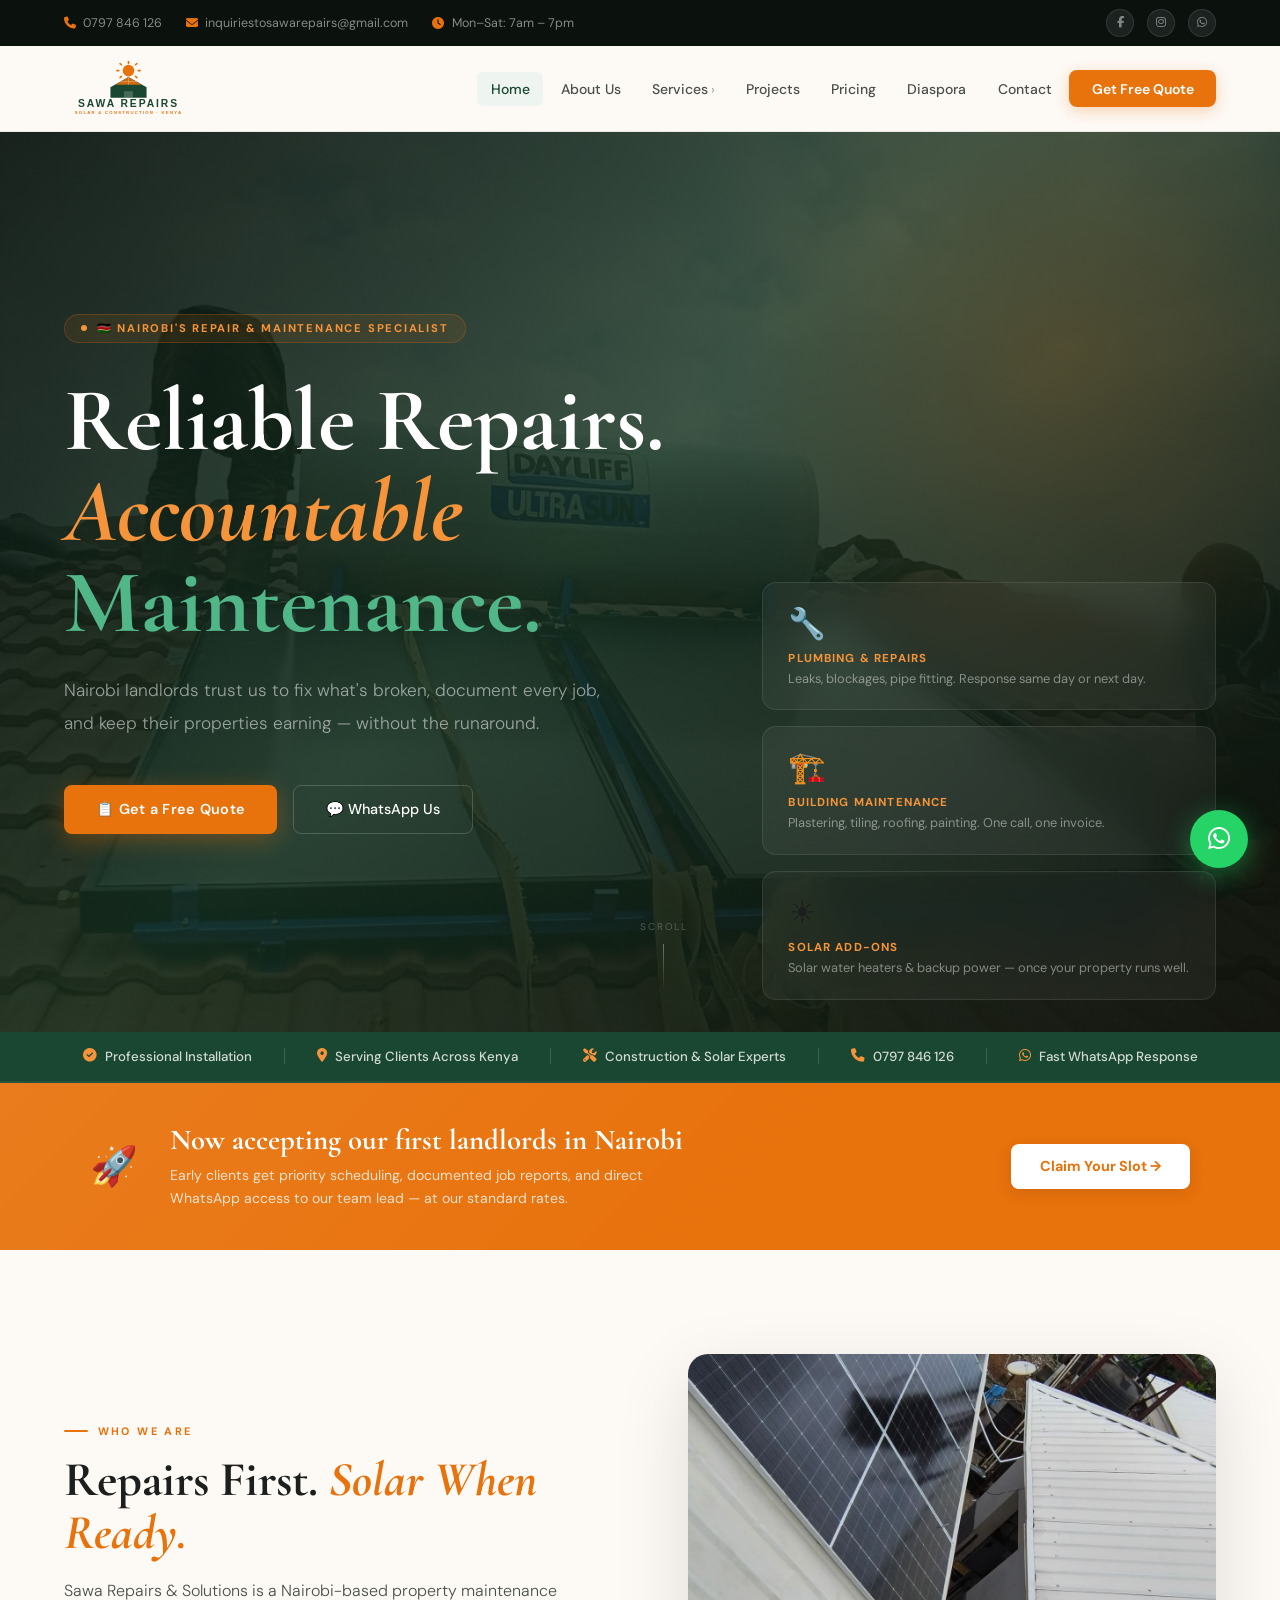
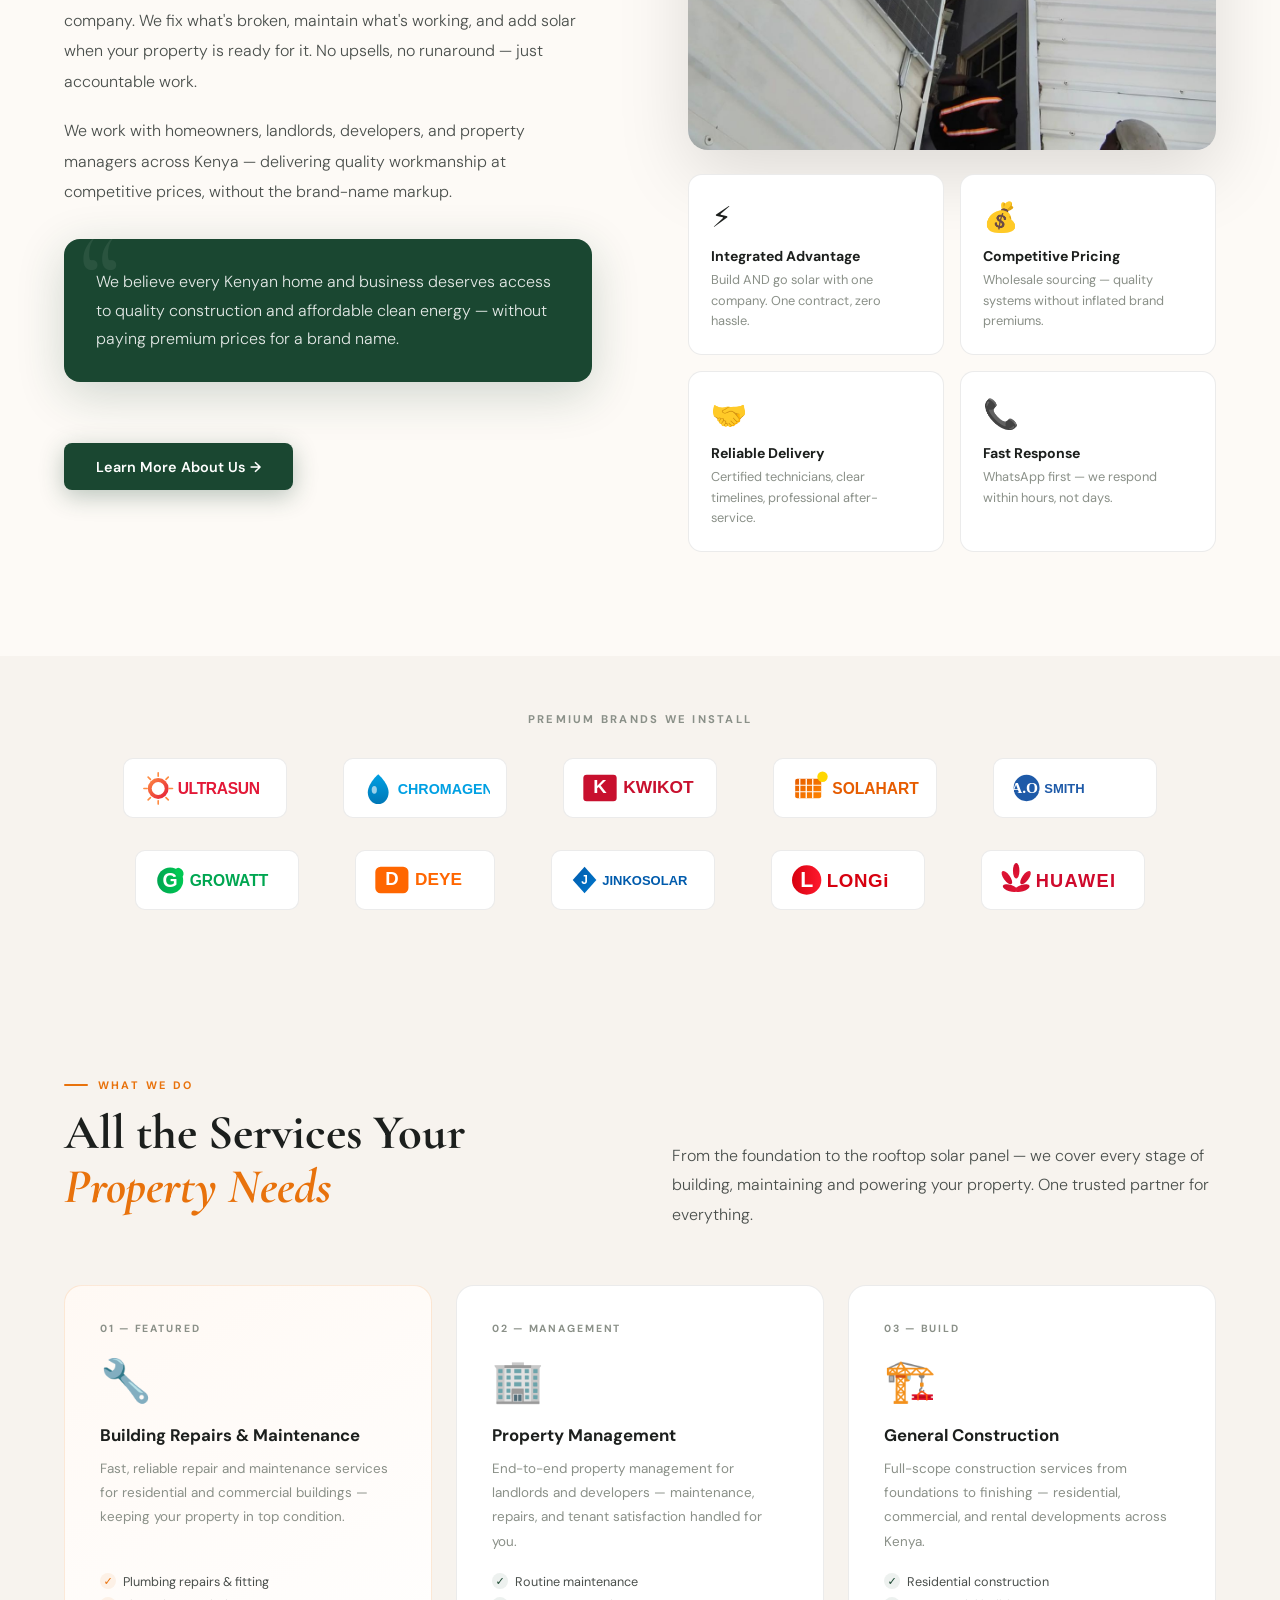
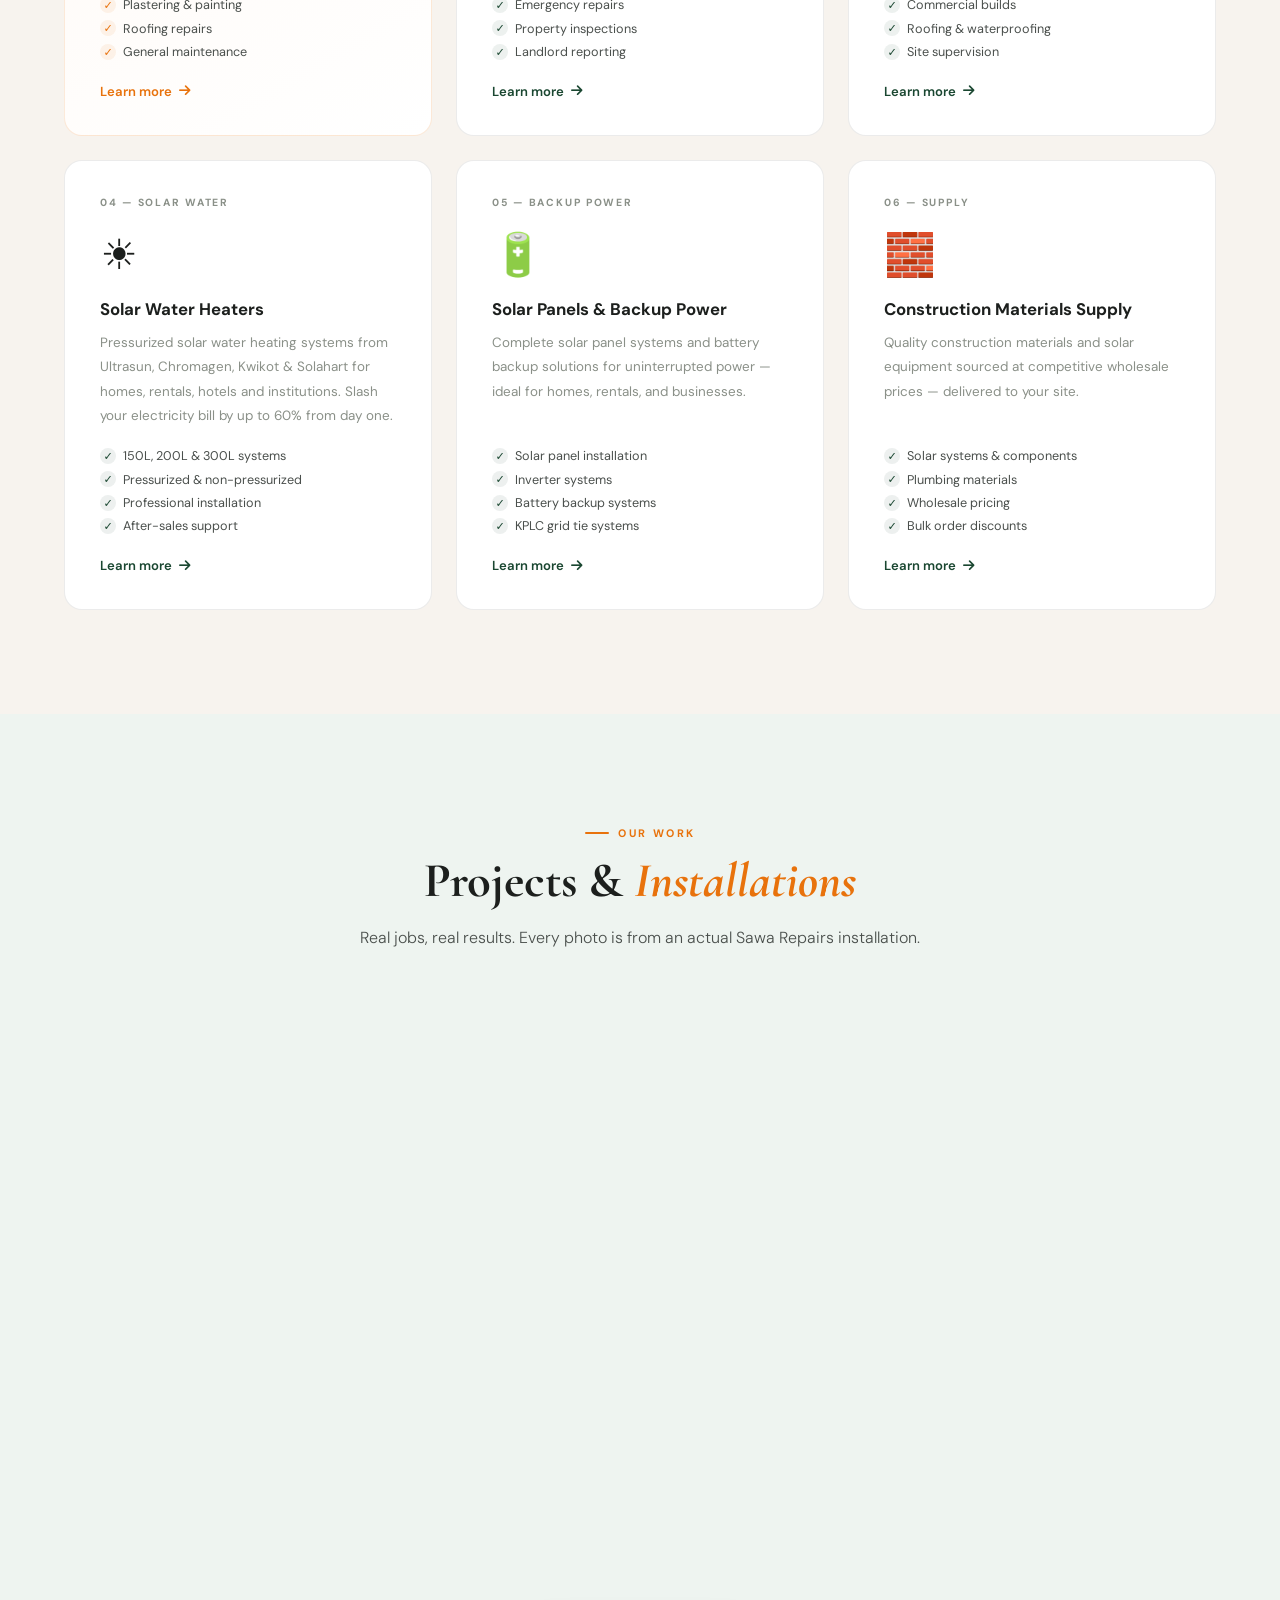
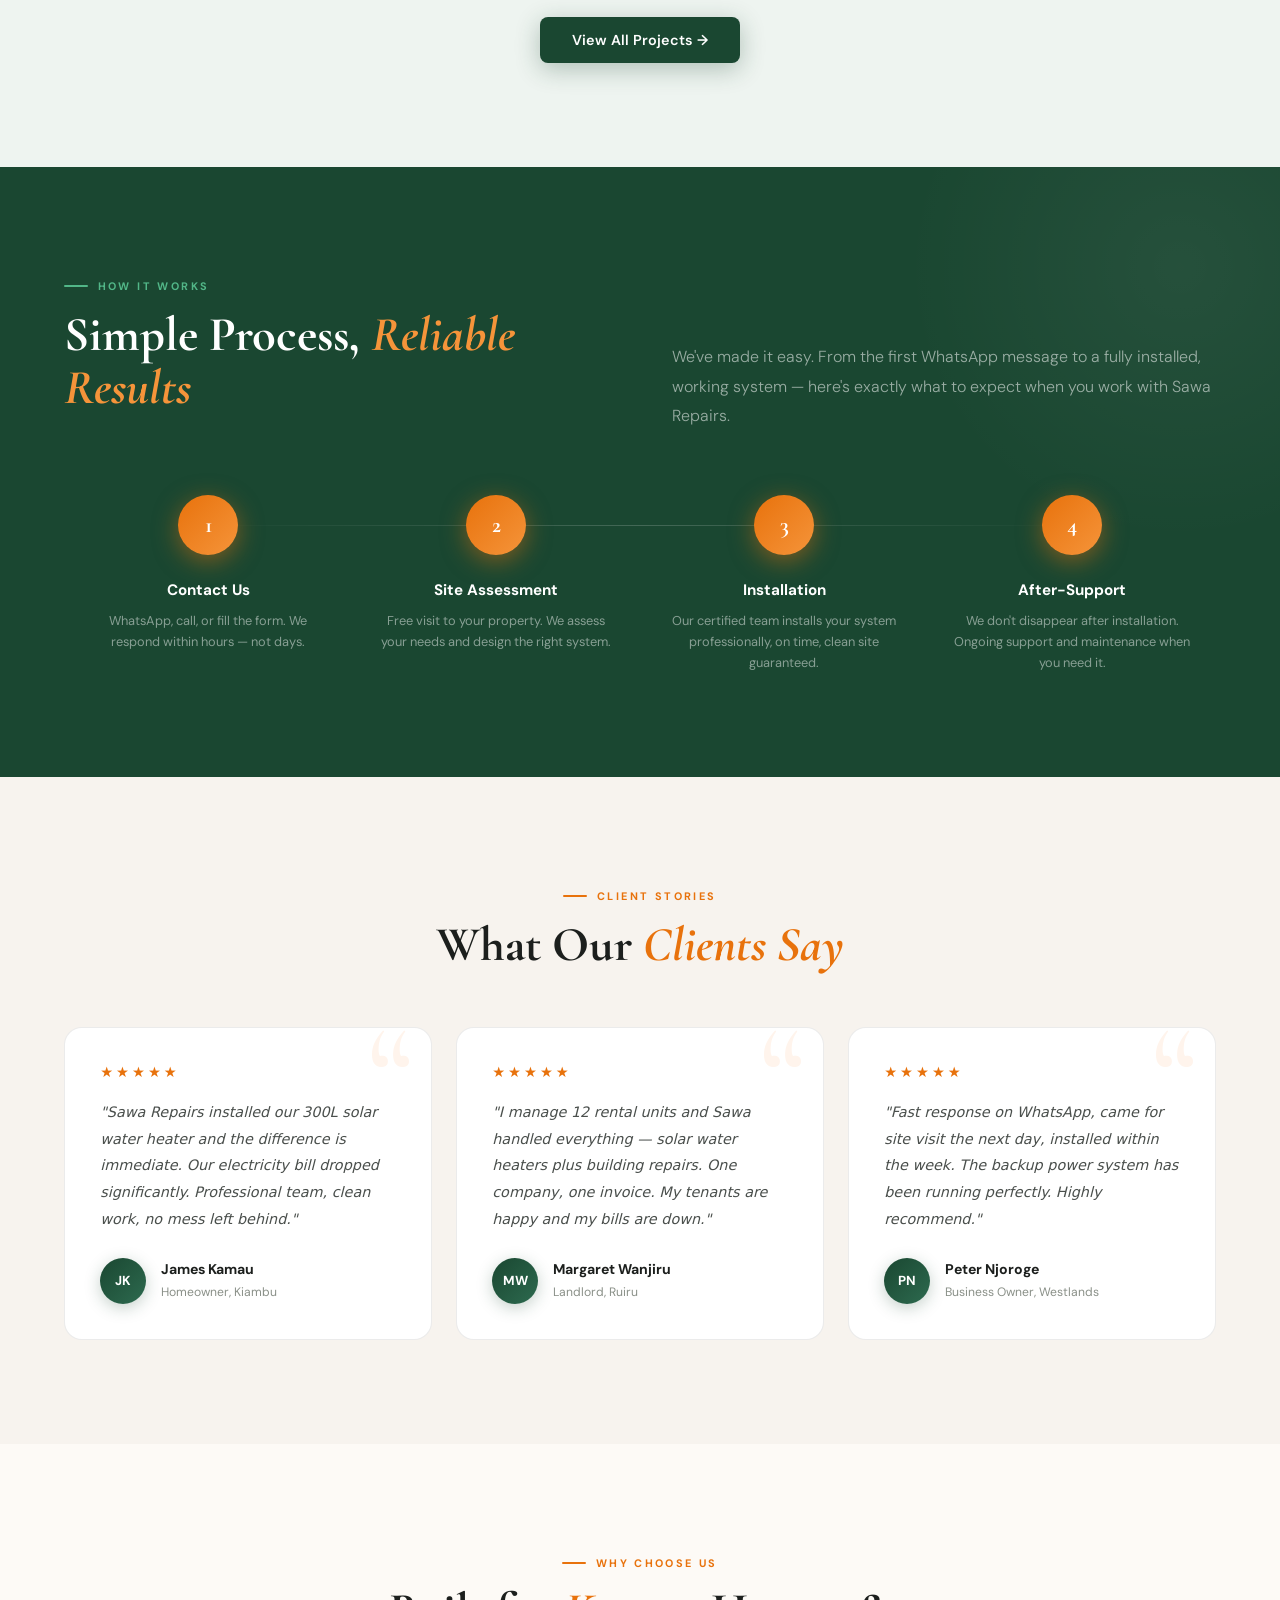
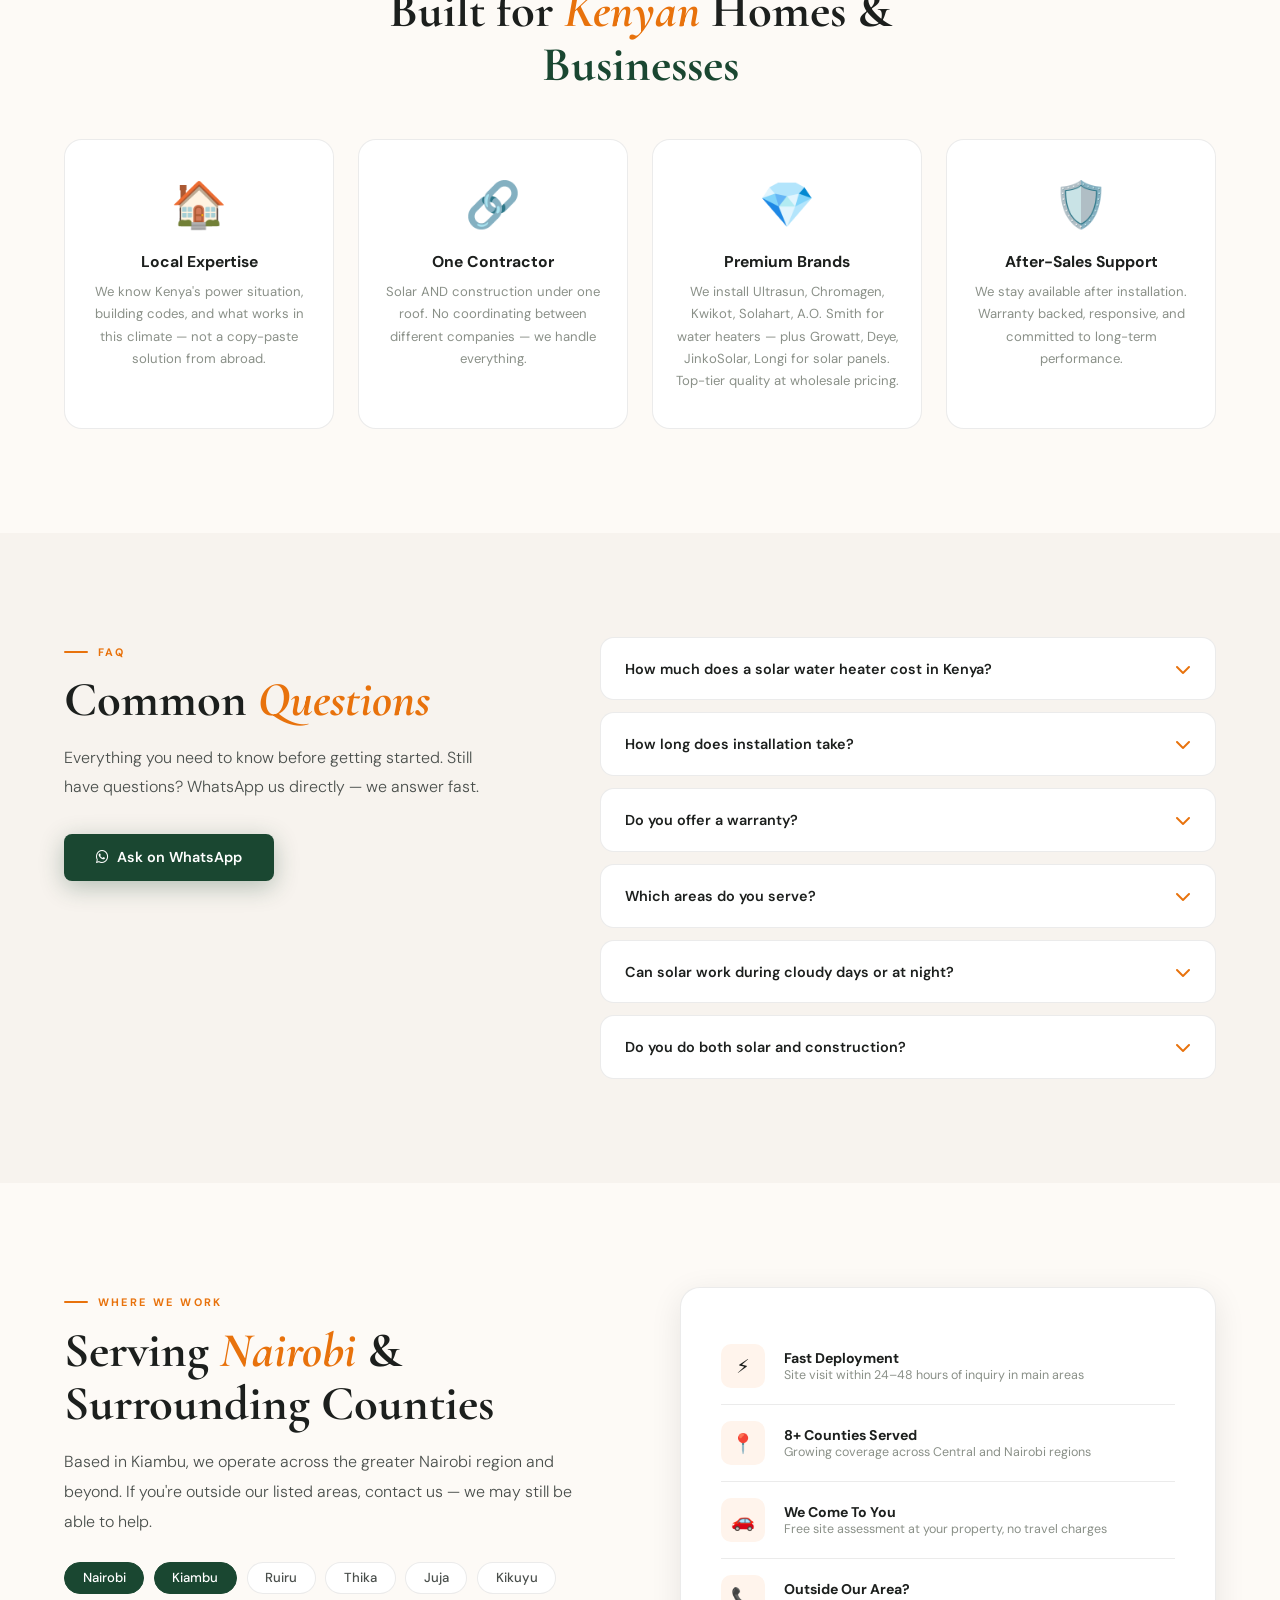
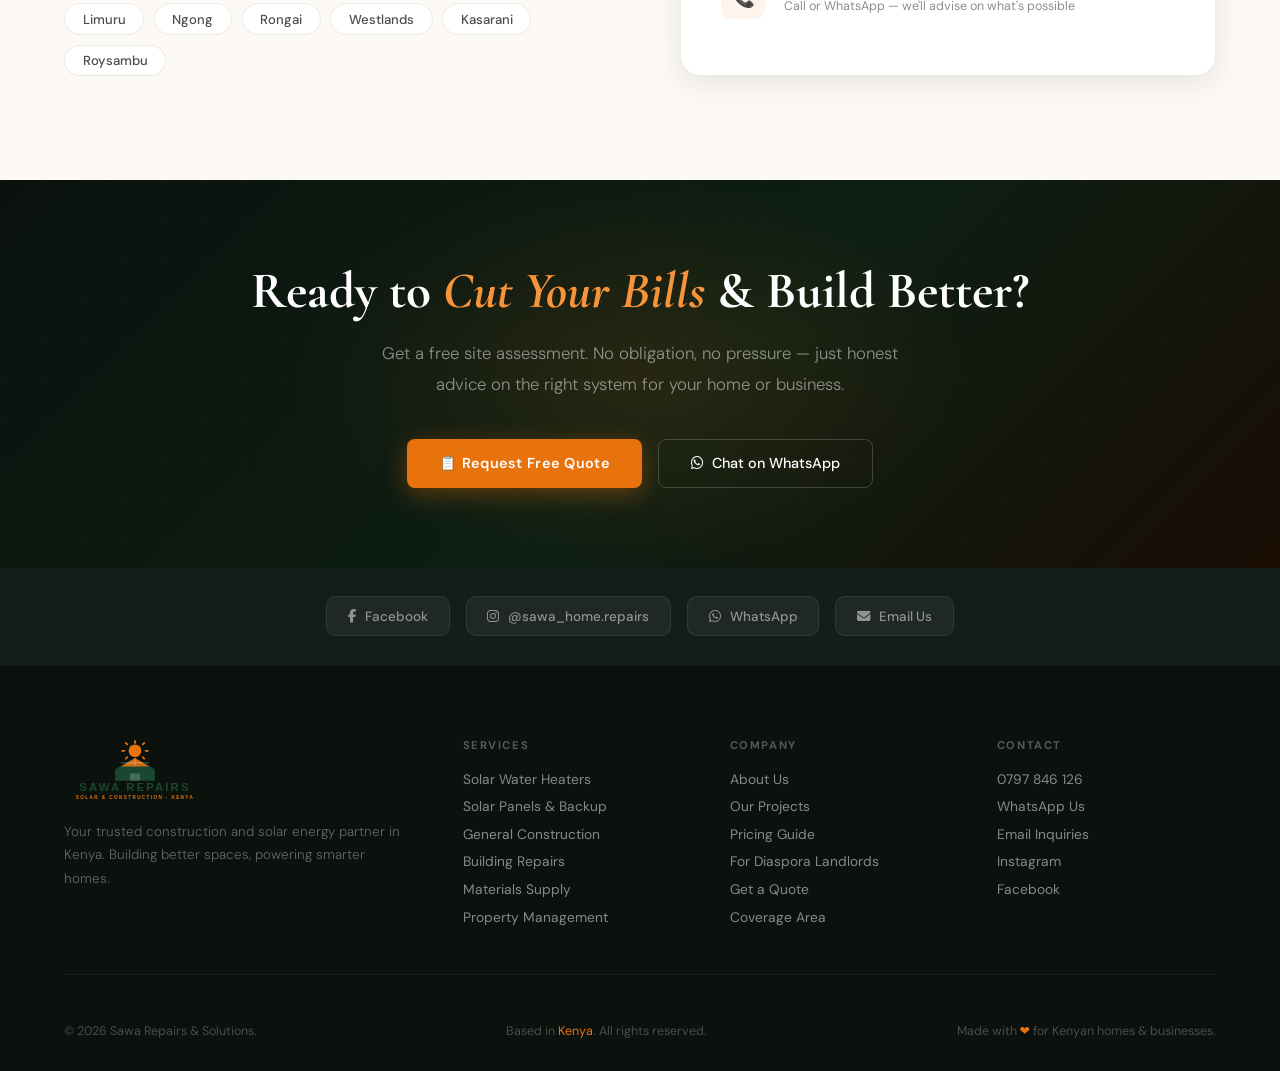
==== commit 10cdc579: "Add pricing and diaspora landlord pages Publish transparent service pricing and remote property main" ====
--- a/index.html
+++ b/index.html
@@ -52,15 +52,17 @@
       <li class="nav-dropdown">
         <a href="services.html">Services</a>
         <div class="dropdown-menu">
-          <a href="services.html#solar-water"><i class="fas fa-sun"></i> Solar Water Heaters</a>
-          <a href="services.html#backup-power"><i class="fas fa-battery-full"></i> Solar Panels & Backup Power</a>
-          <a href="services.html#construction"><i class="fas fa-hard-hat"></i> General Construction</a>
-          <a href="services.html#repairs"><i class="fas fa-wrench"></i> Building Repairs</a>
-          <a href="services.html#supply"><i class="fas fa-boxes"></i> Materials Supply</a>
-          <a href="services.html#property"><i class="fas fa-building"></i> Property Management</a>
+          <a href="services.html#repairs"><i class="fas fa-wrench"></i> 🔧 Building Repairs & Maintenance</a>
+          <a href="services.html#property"><i class="fas fa-building"></i> 🏠 Property Management</a>
+          <a href="services.html#construction"><i class="fas fa-hard-hat"></i> 🏗️ General Construction</a>
+          <a href="services.html#solar-water"><i class="fas fa-sun"></i> ☀️ Solar Water Heaters</a>
+          <a href="services.html#backup-power"><i class="fas fa-battery-full"></i> 🔋 Solar Panels & Backup Power</a>
+          <a href="services.html#supply"><i class="fas fa-boxes"></i> 📦 Materials Supply</a>
         </div>
       </li>
       <li><a href="projects.html">Projects</a></li>
+      <li><a href="pricing.html">Pricing</a></li>
+      <li><a href="diaspora.html">Diaspora</a></li>
       <li><a href="https://wa.me/254797846126">Contact</a></li>
       <li><a href="https://wa.me/254797846126" class="nav-cta">Get Free Quote</a></li>
     </ul>
@@ -76,13 +78,13 @@
   <div class="hero-noise"></div>
   <div class="hero-glow"></div>
   <div class="hero-content">
-    <div class="hero-eyebrow">🇰🇪 Kenya's Trusted Partner</div>
+    <div class="hero-eyebrow">🇰🇪 Nairobi's Repair &amp; Maintenance Specialist</div>
     <h1>
-      Build Smart.<br>
-      <span class="accent">Go Solar.</span><br>
-      <span class="green-accent">Live Better.</span>
+      Reliable Repairs.<br>
+      <span class="accent">Accountable</span><br>
+      <span class="green-accent">Maintenance.</span>
     </h1>
-    <p class="hero-sub">From general construction and building repairs to solar water heaters and backup power systems — Sawa Repairs delivers end-to-end solutions built for Kenyan homes and businesses.</p>
+    <p class="hero-sub">Nairobi landlords trust us to fix what's broken, document every job, and keep their properties earning — without the runaround.</p>
     <div class="hero-actions">
       <a href="https://wa.me/254797846126" class="btn-primary">📋 Get a Free Quote</a>
       <a href="https://wa.me/254797846126" class="btn-secondary" target="_blank" rel="noopener">💬 WhatsApp Us</a>
@@ -90,19 +92,19 @@
   </div>
   <div class="hero-cards">
     <div class="hero-card">
-      <div class="hero-card-icon">☀️</div>
-      <div class="hero-card-title">Solar Water Heaters</div>
-      <div class="hero-card-text">300L pressurized systems. Cut KPLC bills by up to 60%</div>
-    </div>
-    <div class="hero-card">
-      <div class="hero-card-icon">🔋</div>
-      <div class="hero-card-title">Backup Power</div>
-      <div class="hero-card-text">Solar panels & battery systems for uninterrupted power</div>
+      <div class="hero-card-icon">🔧</div>
+      <div class="hero-card-title">Plumbing & Repairs</div>
+      <div class="hero-card-text">Leaks, blockages, pipe fitting. Response same day or next day.</div>
     </div>
     <div class="hero-card">
       <div class="hero-card-icon">🏗️</div>
-      <div class="hero-card-title">Construction</div>
-      <div class="hero-card-text">Civil works, repairs & construction across Kenya</div>
+      <div class="hero-card-title">Building Maintenance</div>
+      <div class="hero-card-text">Plastering, tiling, roofing, painting. One call, one invoice.</div>
+    </div>
+    <div class="hero-card">
+      <div class="hero-card-icon">☀️</div>
+      <div class="hero-card-title">Solar Add-ons</div>
+      <div class="hero-card-text">Solar water heaters & backup power — once your property runs well.</div>
     </div>
   </div>
   <div class="hero-scroll">
@@ -124,26 +126,15 @@
   <div class="trust-item"><i class="fab fa-whatsapp"></i> Fast WhatsApp Response</div>
 </div>
 
-<!-- STATS & SERVICE GUARANTEES -->
-<div class="stats-bar">
-  <div class="stat-item">
-    <div class="stat-num"><span>2–6</span><span class="stat-suffix">h</span></div>
-    <div class="stat-label">Emergency Response Target</div>
-  </div>
-  <div class="stat-divider"></div>
-  <div class="stat-item">
-    <div class="stat-num"><span>100</span><span class="stat-suffix">%</span></div>
-    <div class="stat-label">EPRA & NCA Certified Specialists</div>
-  </div>
-  <div class="stat-divider"></div>
-  <div class="stat-item">
-    <div class="stat-num"><span>30</span><span class="stat-suffix">d</span></div>
-    <div class="stat-label">Workmanship Guarantee</div>
-  </div>
-  <div class="stat-divider"></div>
-  <div class="stat-item">
-    <div class="stat-num"><span>+20</span><span class="stat-suffix">%</span></div>
-    <div class="stat-label">Transparent Parts Policy</div>
+<!-- LAUNCH STATEMENT -->
+<div class="launch-band">
+  <div class="launch-band-inner">
+    <div class="launch-icon">🚀</div>
+    <div>
+      <div class="launch-headline">Now accepting our first landlords in Nairobi</div>
+      <div class="launch-sub">Early clients get priority scheduling, documented job reports, and direct WhatsApp access to our team lead — at our standard rates.</div>
+    </div>
+    <a href="https://wa.me/254797846126?text=Hello%20Sawa%2C%20I%27d%20like%20to%20be%20an%20early%20client" class="btn-launch" target="_blank" rel="noopener">Claim Your Slot →</a>
   </div>
 </div>
 
@@ -152,8 +143,8 @@
   <div class="about-grid">
     <div class="about-text reveal">
       <div class="section-tag">Who We Are</div>
-      <h2 class="section-title">Construction Meets <em>Clean Energy</em></h2>
-      <p>Sawa Repairs & Solutions is a Kenyan-based company offering an integrated range of services that most providers can't match — combining hands-on construction expertise with modern solar energy solutions under one roof.</p>
+      <h2 class="section-title">Repairs First. <em>Solar When Ready.</em></h2>
+      <p>Sawa Repairs & Solutions is a Nairobi-based property maintenance company. We fix what's broken, maintain what's working, and add solar when your property is ready for it. No upsells, no runaround — just accountable work.</p>
       <p>We work with homeowners, landlords, developers, and property managers across Kenya — delivering quality workmanship at competitive prices, without the brand-name markup.</p>
       <div class="about-mission">
         <p>We believe every Kenyan home and business deserves access to quality construction and affordable clean energy — without paying premium prices for a brand name.</p>
@@ -219,29 +210,29 @@
   <div class="services-grid">
     <div class="service-card featured reveal">
       <div class="service-num">01 — Featured</div>
-      <span class="service-icon">☀️</span>
-      <h3>Solar Water Heaters</h3>
-      <p>Pressurized solar water heating systems from Ultrasun, Chromagen, Kwikot & Solahart for homes, rentals, hotels and institutions. Slash your electricity bill by up to 60% from day one.</p>
+      <span class="service-icon">🔧</span>
+      <h3>Building Repairs & Maintenance</h3>
+      <p>Fast, reliable repair and maintenance services for residential and commercial buildings — keeping your property in top condition.</p>
       <div class="service-list">
-        <div class="service-list-item">150L, 200L & 300L systems</div>
-        <div class="service-list-item">Pressurized & non-pressurized</div>
-        <div class="service-list-item">Professional installation</div>
-        <div class="service-list-item">After-sales support</div>
-      </div>
-      <a href="services.html#solar-water" class="service-link">Learn more <i class="fas fa-arrow-right"></i></a>
+        <div class="service-list-item">Plumbing repairs & fitting</div>
+        <div class="service-list-item">Plastering & painting</div>
+        <div class="service-list-item">Roofing repairs</div>
+        <div class="service-list-item">General maintenance</div>
+      </div>
+      <a href="services.html#repairs" class="service-link">Learn more <i class="fas fa-arrow-right"></i></a>
     </div>
     <div class="service-card reveal reveal-d1">
-      <div class="service-num">02 — Solar</div>
-      <span class="service-icon">🔋</span>
-      <h3>Solar Panels & Backup Power</h3>
-      <p>Complete solar panel systems and battery backup solutions for uninterrupted power — ideal for homes, rentals, and businesses.</p>
+      <div class="service-num">02 — Management</div>
+      <span class="service-icon">🏢</span>
+      <h3>Property Management</h3>
+      <p>End-to-end property management for landlords and developers — maintenance, repairs, and tenant satisfaction handled for you.</p>
       <div class="service-list">
-        <div class="service-list-item">Solar panel installation</div>
-        <div class="service-list-item">Inverter systems</div>
-        <div class="service-list-item">Battery backup systems</div>
-        <div class="service-list-item">KPLC grid tie systems</div>
-      </div>
-      <a href="services.html#backup-power" class="service-link">Learn more <i class="fas fa-arrow-right"></i></a>
+        <div class="service-list-item">Routine maintenance</div>
+        <div class="service-list-item">Emergency repairs</div>
+        <div class="service-list-item">Property inspections</div>
+        <div class="service-list-item">Landlord reporting</div>
+      </div>
+      <a href="services.html#property" class="service-link">Learn more <i class="fas fa-arrow-right"></i></a>
     </div>
     <div class="service-card reveal reveal-d2">
       <div class="service-num">03 — Build</div>
@@ -257,20 +248,33 @@
       <a href="services.html#construction" class="service-link">Learn more <i class="fas fa-arrow-right"></i></a>
     </div>
     <div class="service-card reveal">
-      <div class="service-num">04 — Repairs</div>
-      <span class="service-icon">🔧</span>
-      <h3>Building Repairs & Maintenance</h3>
-      <p>Fast, reliable repair and maintenance services for residential and commercial buildings — keeping your property in top condition.</p>
+      <div class="service-num">04 — Solar Water</div>
+      <span class="service-icon">☀️</span>
+      <h3>Solar Water Heaters</h3>
+      <p>Pressurized solar water heating systems from Ultrasun, Chromagen, Kwikot & Solahart for homes, rentals, hotels and institutions. Slash your electricity bill by up to 60% from day one.</p>
       <div class="service-list">
-        <div class="service-list-item">Plumbing repairs & fitting</div>
-        <div class="service-list-item">Plastering & painting</div>
-        <div class="service-list-item">Roofing repairs</div>
-        <div class="service-list-item">General maintenance</div>
-      </div>
-      <a href="services.html#repairs" class="service-link">Learn more <i class="fas fa-arrow-right"></i></a>
+        <div class="service-list-item">150L, 200L & 300L systems</div>
+        <div class="service-list-item">Pressurized & non-pressurized</div>
+        <div class="service-list-item">Professional installation</div>
+        <div class="service-list-item">After-sales support</div>
+      </div>
+      <a href="services.html#solar-water" class="service-link">Learn more <i class="fas fa-arrow-right"></i></a>
     </div>
     <div class="service-card reveal reveal-d1">
-      <div class="service-num">05 — Supply</div>
+      <div class="service-num">05 — Backup Power</div>
+      <span class="service-icon">🔋</span>
+      <h3>Solar Panels & Backup Power</h3>
+      <p>Complete solar panel systems and battery backup solutions for uninterrupted power — ideal for homes, rentals, and businesses.</p>
+      <div class="service-list">
+        <div class="service-list-item">Solar panel installation</div>
+        <div class="service-list-item">Inverter systems</div>
+        <div class="service-list-item">Battery backup systems</div>
+        <div class="service-list-item">KPLC grid tie systems</div>
+      </div>
+      <a href="services.html#backup-power" class="service-link">Learn more <i class="fas fa-arrow-right"></i></a>
+    </div>
+    <div class="service-card reveal reveal-d2">
+      <div class="service-num">06 — Supply</div>
       <span class="service-icon">🧱</span>
       <h3>Construction Materials Supply</h3>
       <p>Quality construction materials and solar equipment sourced at competitive wholesale prices — delivered to your site.</p>
@@ -281,19 +285,6 @@
         <div class="service-list-item">Bulk order discounts</div>
       </div>
       <a href="services.html#supply" class="service-link">Learn more <i class="fas fa-arrow-right"></i></a>
-    </div>
-    <div class="service-card reveal reveal-d2">
-      <div class="service-num">06 — Management</div>
-      <span class="service-icon">🏢</span>
-      <h3>Property Management</h3>
-      <p>End-to-end property management for landlords and developers — maintenance, repairs, and tenant satisfaction handled for you.</p>
-      <div class="service-list">
-        <div class="service-list-item">Routine maintenance</div>
-        <div class="service-list-item">Emergency repairs</div>
-        <div class="service-list-item">Property inspections</div>
-        <div class="service-list-item">Landlord reporting</div>
-      </div>
-      <a href="services.html#property" class="service-link">Learn more <i class="fas fa-arrow-right"></i></a>
     </div>
   </div>
 </section>
@@ -576,6 +567,8 @@
       <ul>
         <li><a href="about.html">About Us</a></li>
         <li><a href="projects.html">Our Projects</a></li>
+        <li><a href="pricing.html">Pricing Guide</a></li>
+        <li><a href="diaspora.html">For Diaspora Landlords</a></li>
         <li><a href="https://wa.me/254797846126">Get a Quote</a></li>
         <li><a href="#coverage">Coverage Area</a></li>
       </ul>
--- a/new-style.css
+++ b/new-style.css
@@ -855,3 +855,41 @@
   .why-grid { grid-template-columns: 1fr; }
   .cta-band-actions { flex-direction: column; align-items: center; }
 }
+
+
+/* ── LAUNCH BAND ── */
+.launch-band {
+  background: var(--orange);
+  padding: 2.5rem 5vw;
+  position: relative; overflow: hidden;
+}
+.launch-band::before {
+  content: '';
+  position: absolute; inset: 0;
+  background: linear-gradient(135deg, rgba(255,255,255,0.07) 0%, transparent 60%);
+}
+.launch-band-inner {
+  display: flex; align-items: center; gap: 2rem; flex-wrap: wrap;
+  max-width: 1100px; margin: 0 auto; position: relative; z-index: 1;
+}
+.launch-icon { font-size: 2.4rem; flex-shrink: 0; }
+.launch-headline {
+  font-family: var(--font-display);
+  font-size: clamp(1.3rem, 2.5vw, 1.8rem);
+  font-weight: 700; color: white; line-height: 1.2; margin-bottom: 0.4rem;
+}
+.launch-sub { font-size: 0.88rem; color: rgba(255,255,255,0.78); line-height: 1.65; max-width: 520px; }
+.btn-launch {
+  margin-left: auto; flex-shrink: 0;
+  background: white; color: var(--orange);
+  padding: 0.85rem 1.8rem; border-radius: 8px;
+  font-weight: 700; font-size: 0.9rem;
+  transition: all 0.25s var(--ease);
+  box-shadow: 0 4px 16px rgba(0,0,0,0.1);
+  white-space: nowrap;
+}
+.btn-launch:hover { transform: translateY(-2px); box-shadow: 0 8px 24px rgba(0,0,0,0.15); color: var(--green); }
+@media (max-width: 700px) {
+  .launch-band-inner { flex-direction: column; align-items: flex-start; }
+  .btn-launch { margin-left: 0; width: 100%; text-align: center; }
+}
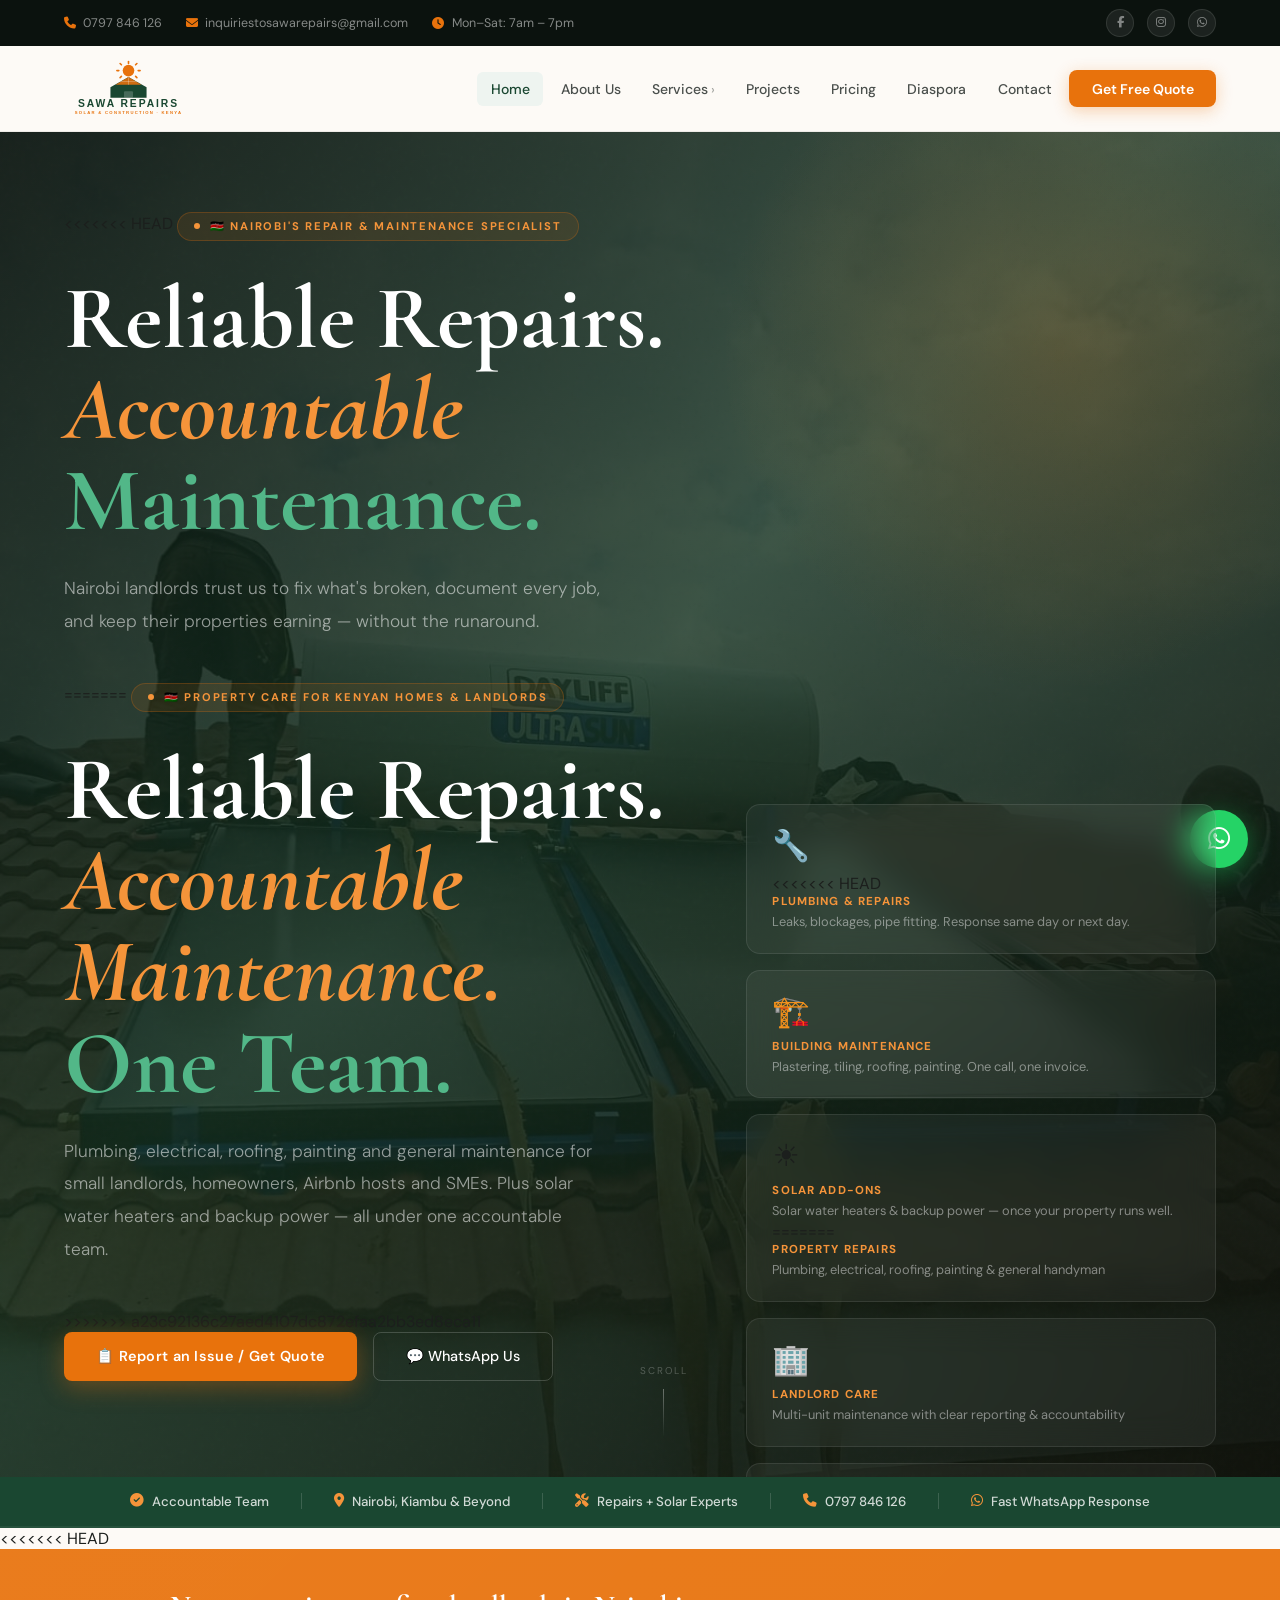
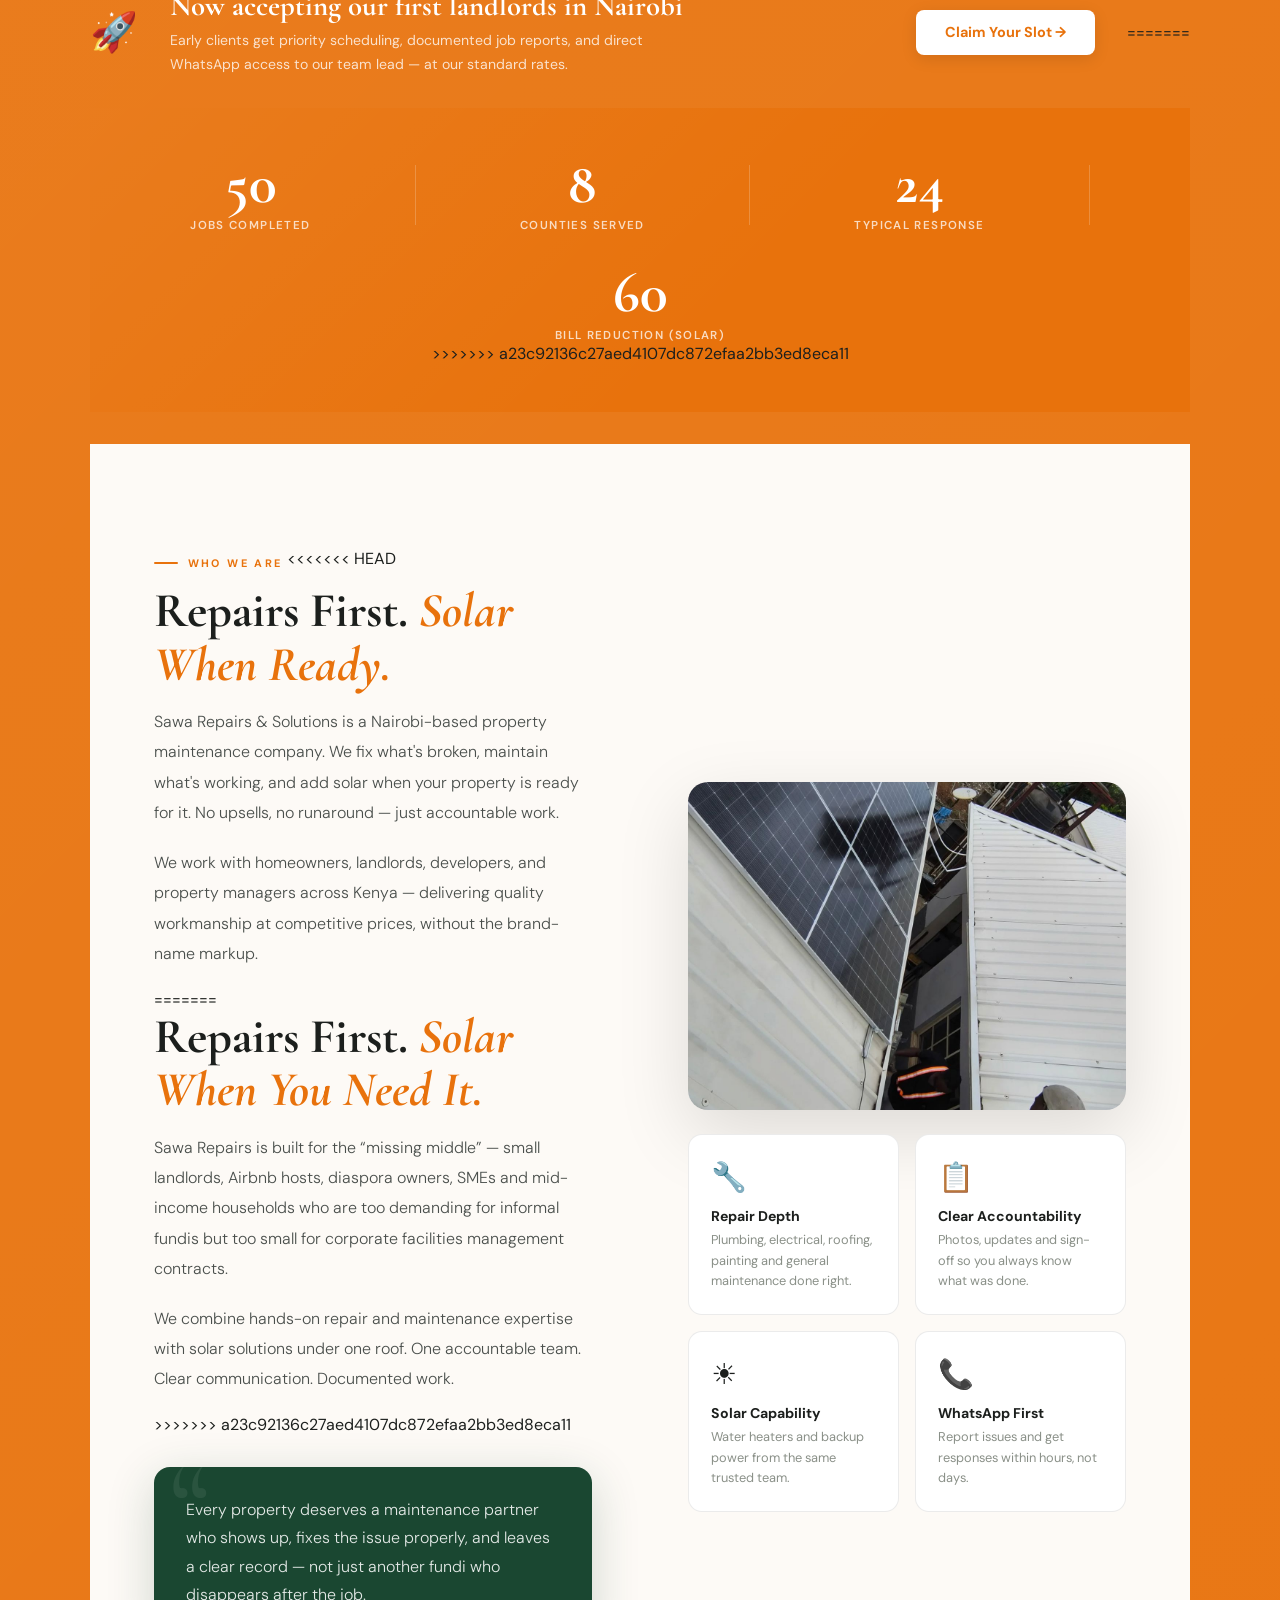
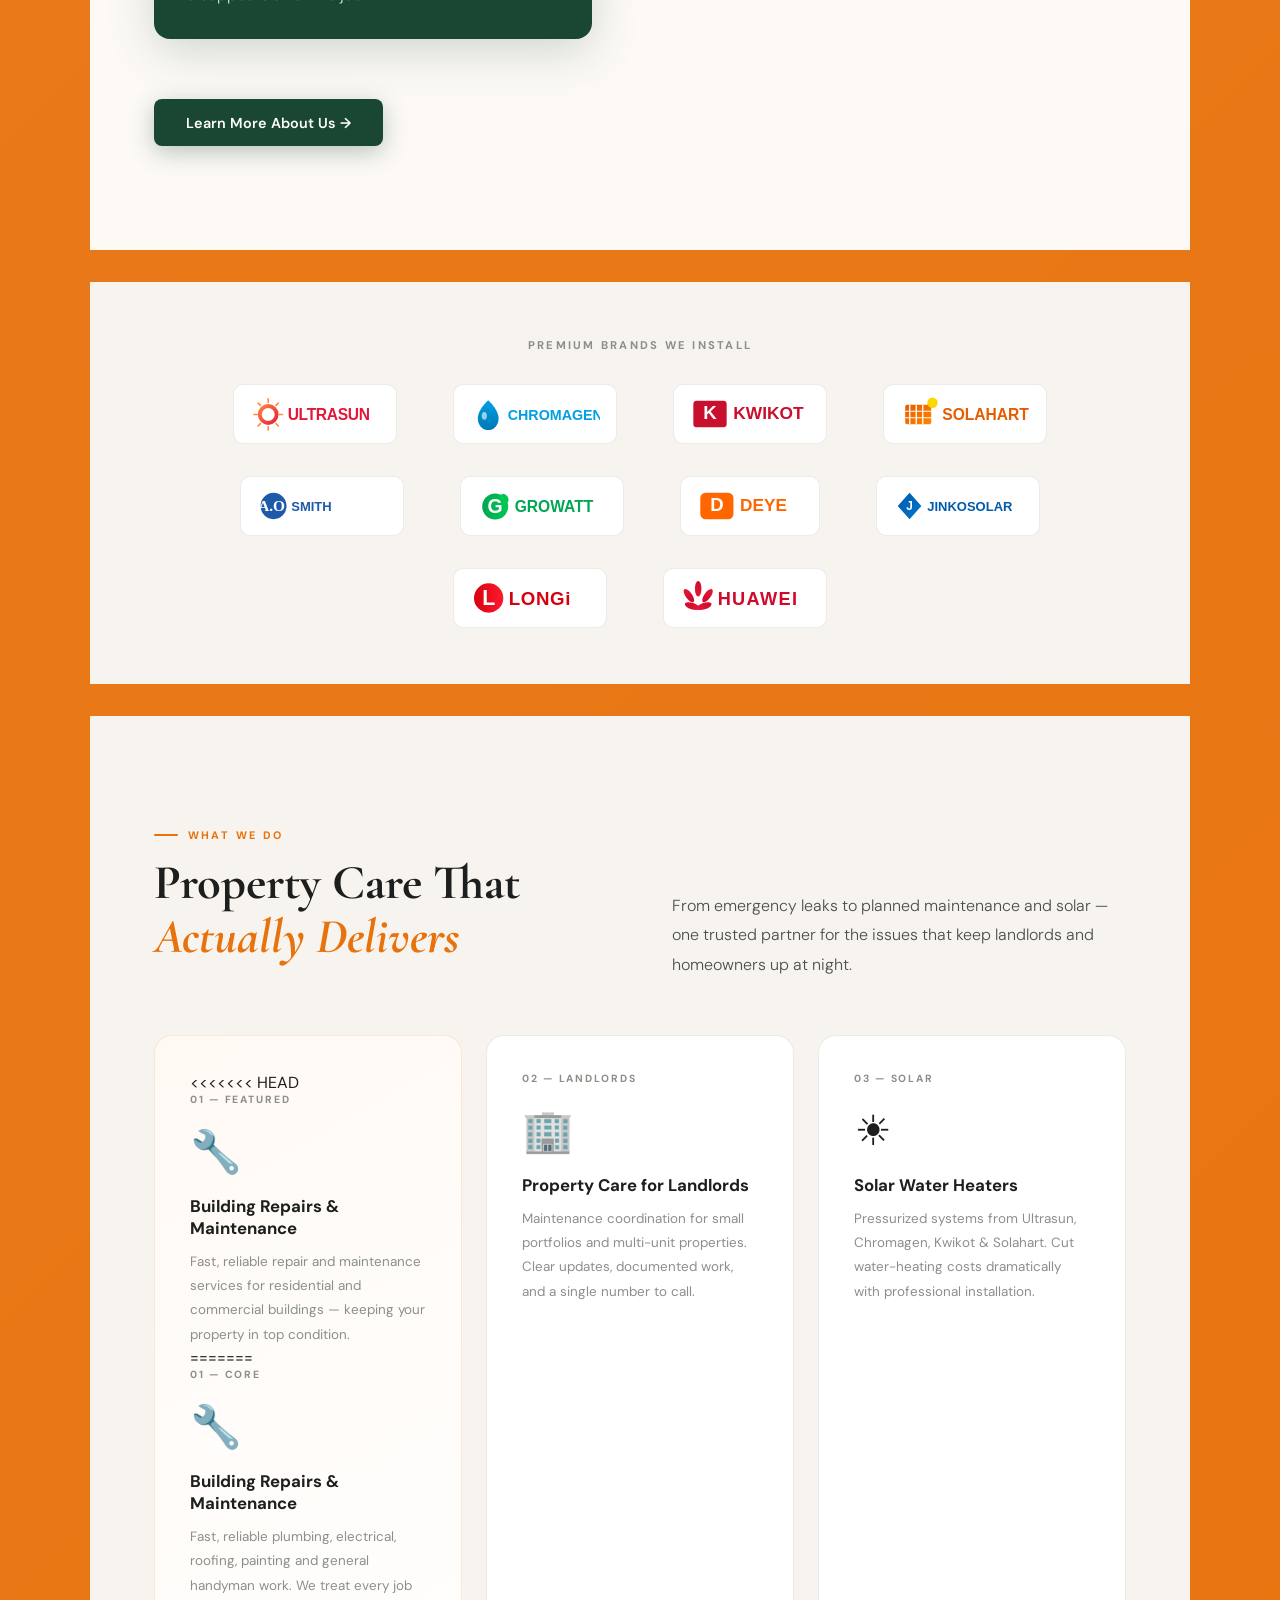
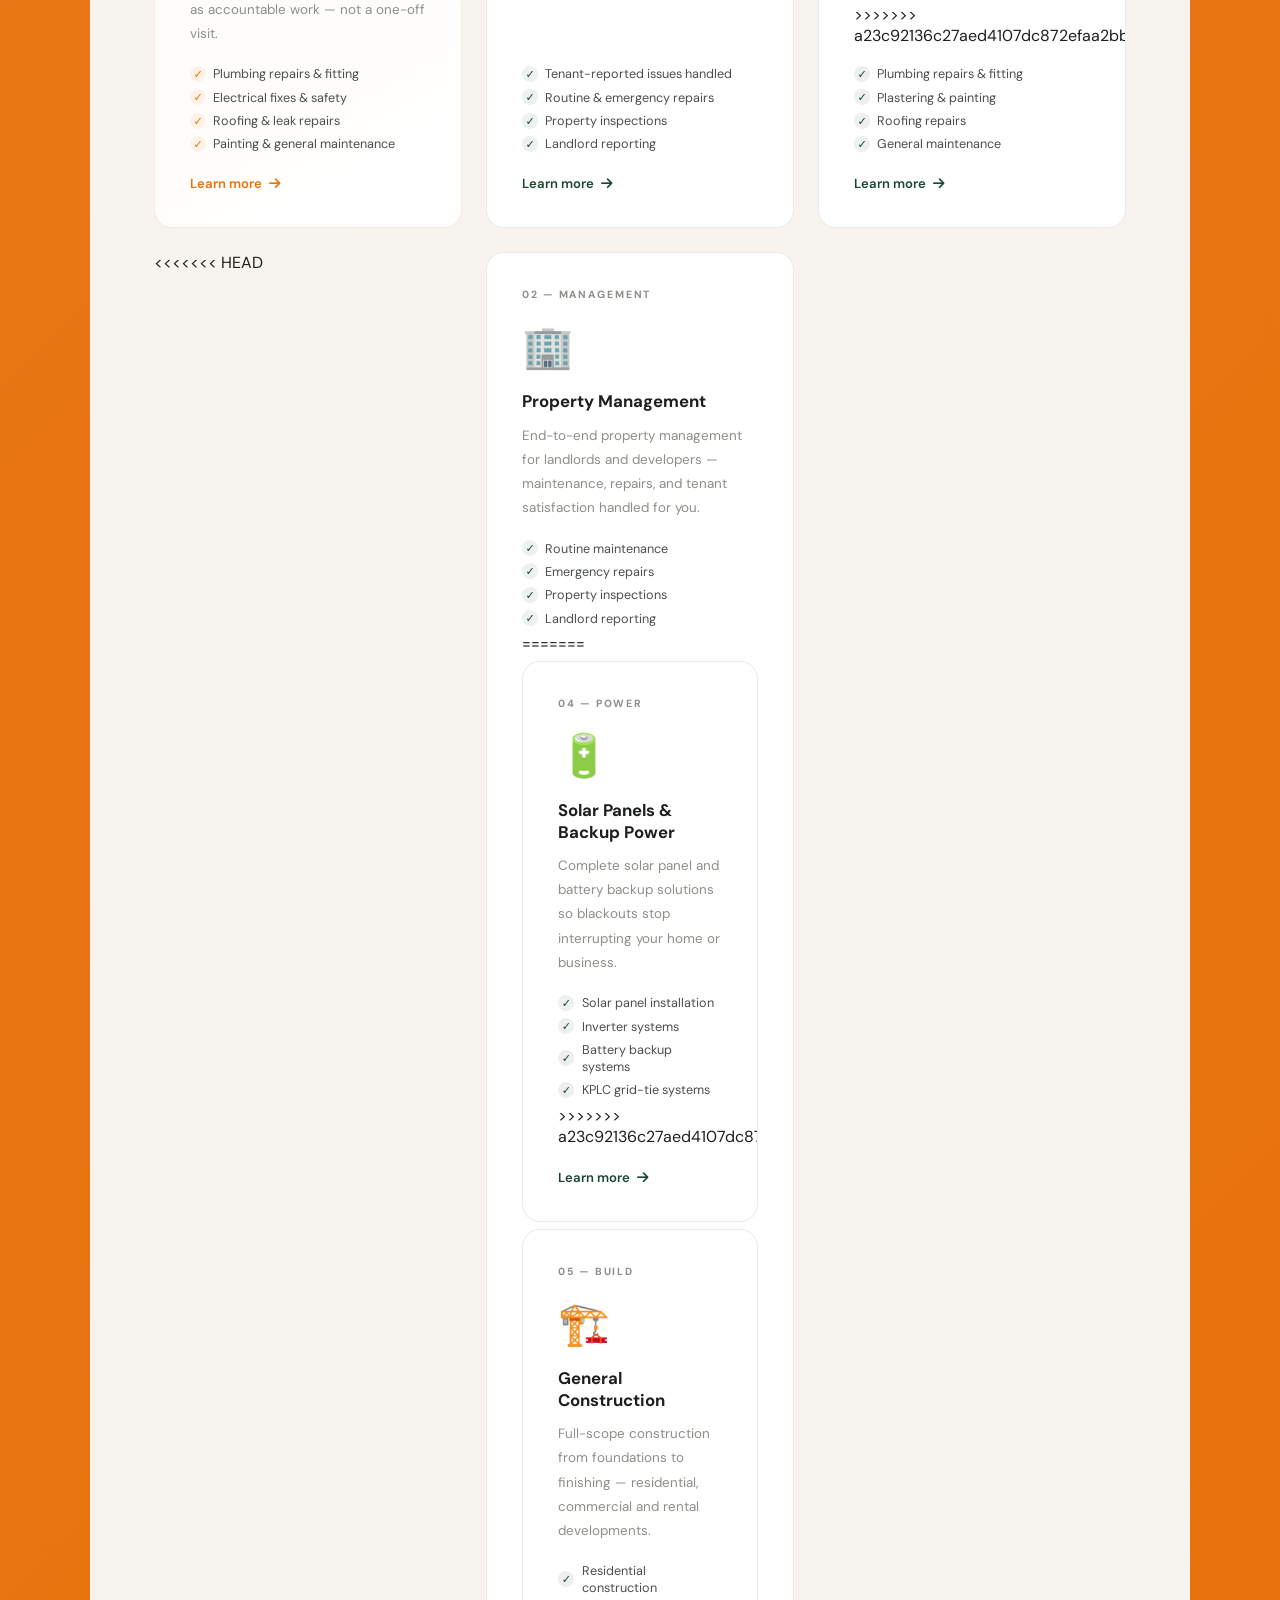
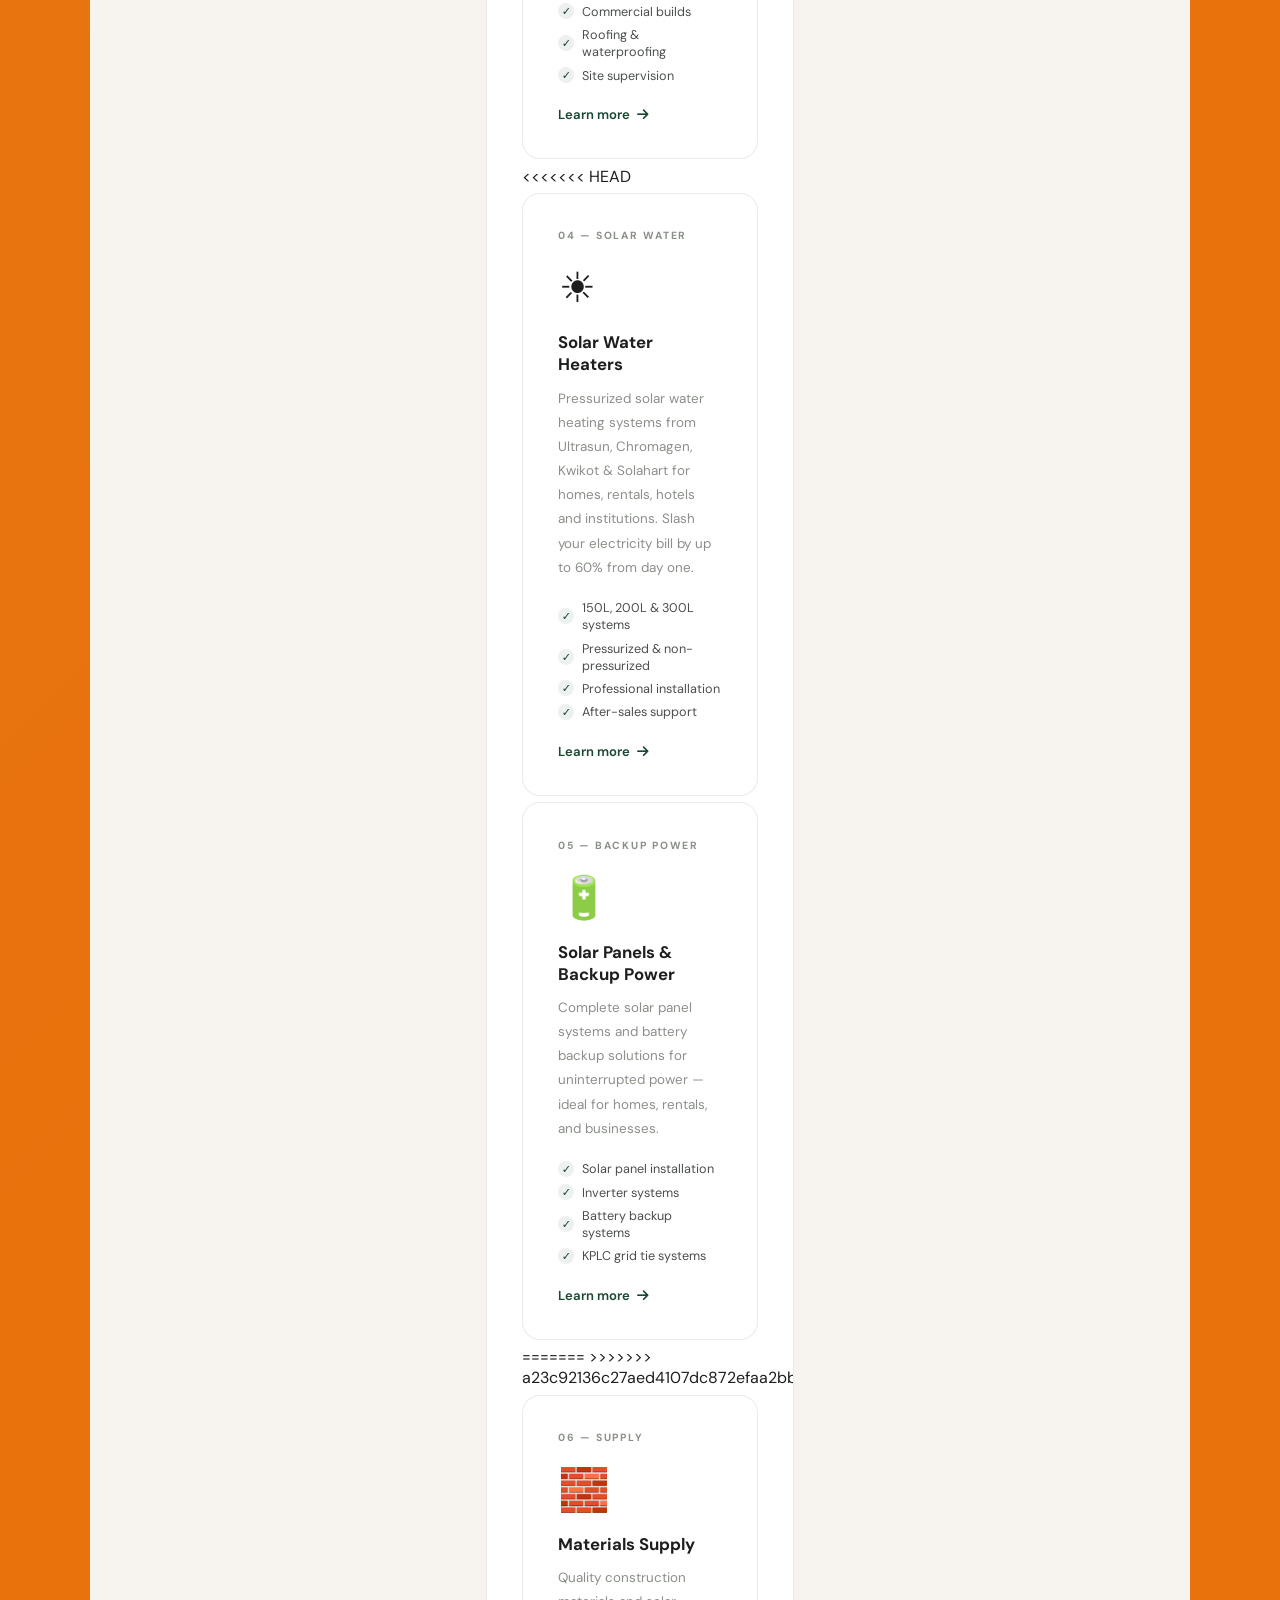
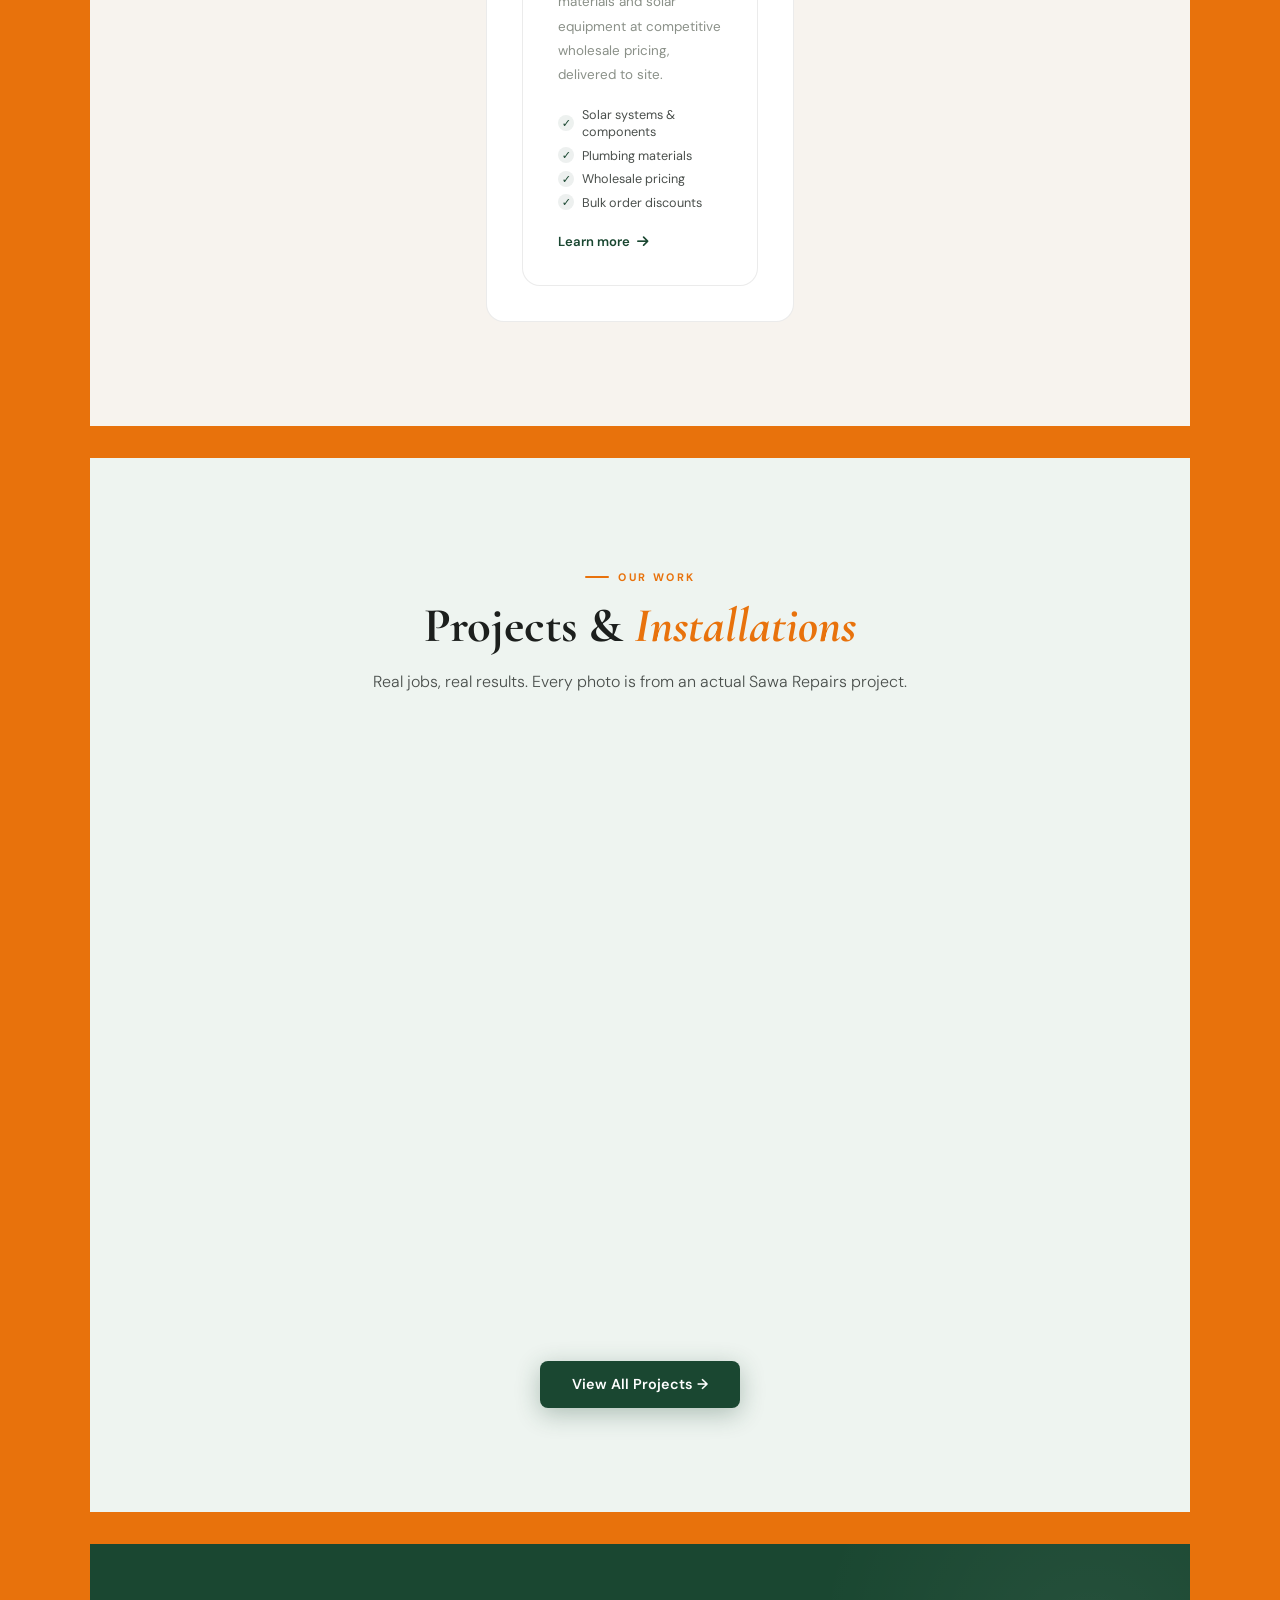
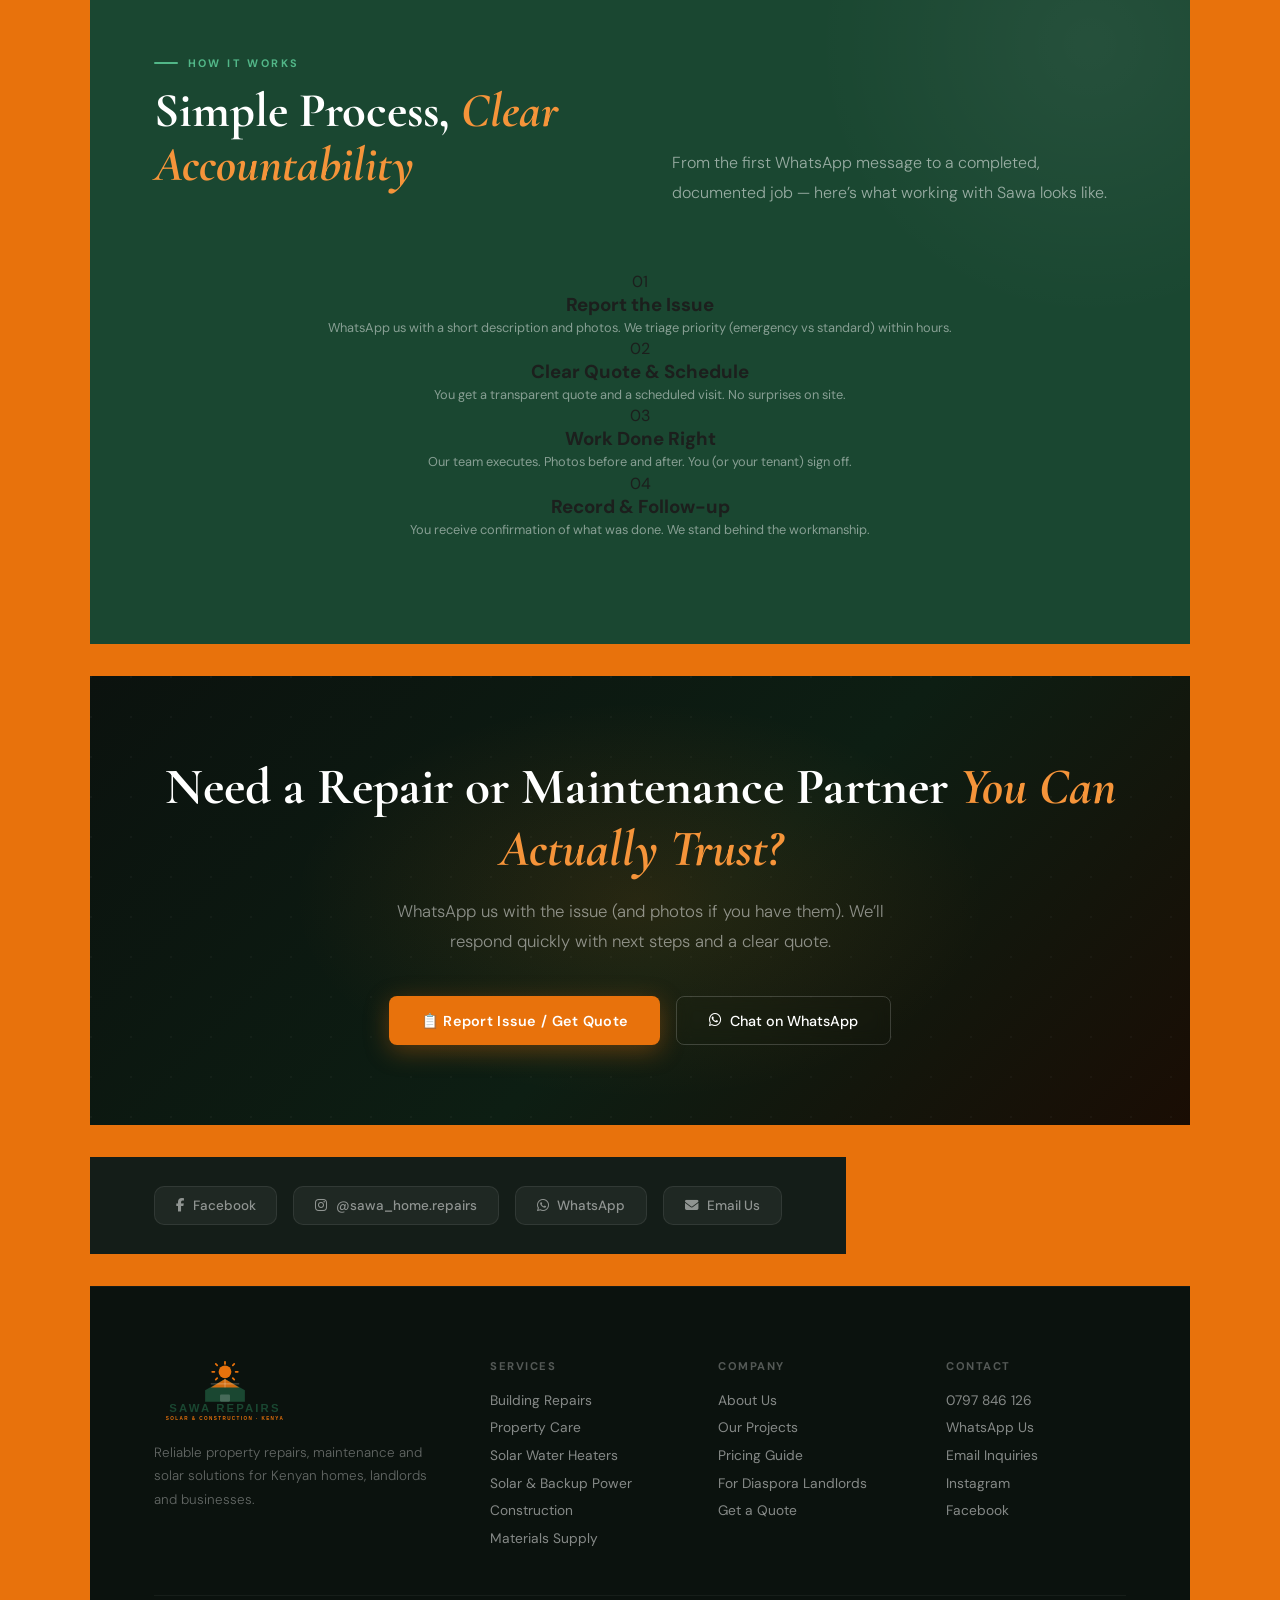
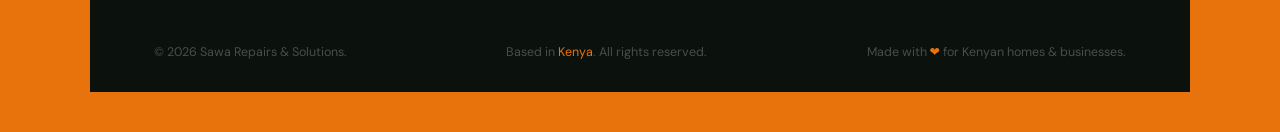
==== commit 997d2ba2: "Refocus site on repairs and property care Reposition the homepage and services around property repai" ====
--- a/index.html
+++ b/index.html
@@ -3,20 +3,29 @@
 <head>
   <meta charset="UTF-8">
   <meta name="viewport" content="width=device-width, initial-scale=1.0">
-  <title>Sawa Repairs & Solar Solutions | Solar & Construction Kenya</title>
-  <meta name="description" content="Sawa Repairs & Solar Solutions — Kenya's trusted solar water heaters, backup power & construction experts. Serving Nairobi, Kiambu, Ruiru & beyond. Get a free quote: 0797 846 126.">
-  <meta name="keywords" content="solar water heater Kenya, solar installation Nairobi, construction company Kenya, building repairs Nairobi, backup power Kenya, solar panels Kiambu">
-  <meta name="robots" content="index, follow">
+  <title>Sawa Repairs | Reliable Property Repairs & Maintenance Kenya | Landlords & Homes</title>
+  <meta name="description" content="Reliable repairs and property maintenance for Kenyan homes, landlords, Airbnb hosts and businesses. Plumbing, electrical, roofing, painting + solar under one accountable team. WhatsApp 0797 846 126.">
+  <meta name="keywords" content="property repairs Nairobi, landlord maintenance Kenya, plumbing repairs Nairobi, building repairs Kenya, property maintenance Kiambu, handyman Nairobi, solar water heater Kenya, backup power Kenya">
+  <meta name="robots" content="index, follow, max-image-preview:large, max-snippet:-1, max-video-preview:-1">
   <meta name="theme-color" content="#1A4731">
-  <link rel="canonical" href="https://sawarepairs.co.ke/">
+  <meta name="author" content="Sawa Repairs & Solutions">
+  <link rel="canonical" href="https://sawa-solar-solution-website.vercel.app/">
   <link rel="icon" type="image/svg+xml" href="images/sawa-logo-transparent.svg">
-  <!-- OG -->
+
+  <!-- Open Graph -->
   <meta property="og:type" content="website">
-  <meta property="og:url" content="https://sawarepairs.co.ke/">
-  <meta property="og:title" content="Sawa Repairs & Solar Solutions | Kenya">
-  <meta property="og:description" content="Solar water heaters, backup power & construction across Kenya. Professional installation. Free quote: 0797 846 126.">
-  <meta property="og:image" content="https://sawarepairs.co.ke/images/gallery-6.jpg">
+  <meta property="og:url" content="https://sawa-solar-solution-website.vercel.app/">
+  <meta property="og:title" content="Sawa Repairs | Reliable Property Repairs & Maintenance Kenya">
+  <meta property="og:description" content="One accountable team for plumbing, electrical, roofing, painting and solar. Built for landlords, homeowners and SMEs across Nairobi & Kenya.">
+  <meta property="og:image" content="https://sawa-solar-solution-website.vercel.app/images/gallery-6.jpg">
   <meta property="og:locale" content="en_KE">
+  <meta property="og:site_name" content="Sawa Repairs">
+
+  <!-- Twitter -->
+  <meta name="twitter:card" content="summary_large_image">
+  <meta name="twitter:title" content="Sawa Repairs | Property Repairs & Maintenance Kenya">
+  <meta name="twitter:description" content="Reliable repairs for Kenyan homes, landlords and businesses. Plumbing, roofing, electrical + solar. One team, clear accountability.">
+
   <!-- Fonts -->
   <link rel="preconnect" href="https://fonts.googleapis.com">
   <link rel="preconnect" href="https://fonts.gstatic.com" crossorigin>
@@ -44,7 +53,7 @@
 <nav id="navbar">
   <div class="nav-inner">
     <div class="logo">
-      <img src="images/sawa-logo-transparent.svg" alt="Sawa Repairs logo">
+      <a href="index.html"><img src="images/sawa-logo-transparent.svg" alt="Sawa Repairs logo – property repairs and solar Kenya"></a>
     </div>
     <ul class="nav-links">
       <li><a href="index.html" class="active">Home</a></li>
@@ -52,19 +61,28 @@
       <li class="nav-dropdown">
         <a href="services.html">Services</a>
         <div class="dropdown-menu">
+<<<<<<< HEAD
           <a href="services.html#repairs"><i class="fas fa-wrench"></i> 🔧 Building Repairs & Maintenance</a>
           <a href="services.html#property"><i class="fas fa-building"></i> 🏠 Property Management</a>
           <a href="services.html#construction"><i class="fas fa-hard-hat"></i> 🏗️ General Construction</a>
           <a href="services.html#solar-water"><i class="fas fa-sun"></i> ☀️ Solar Water Heaters</a>
           <a href="services.html#backup-power"><i class="fas fa-battery-full"></i> 🔋 Solar Panels & Backup Power</a>
           <a href="services.html#supply"><i class="fas fa-boxes"></i> 📦 Materials Supply</a>
+=======
+          <a href="services.html#repairs"><i class="fas fa-wrench"></i> Building Repairs & Maintenance</a>
+          <a href="services.html#property"><i class="fas fa-building"></i> Property Care for Landlords</a>
+          <a href="services.html#solar-water"><i class="fas fa-sun"></i> Solar Water Heaters</a>
+          <a href="services.html#backup-power"><i class="fas fa-battery-full"></i> Solar Panels & Backup Power</a>
+          <a href="services.html#construction"><i class="fas fa-hard-hat"></i> General Construction</a>
+          <a href="services.html#supply"><i class="fas fa-boxes"></i> Materials Supply</a>
+>>>>>>> a23c92136c27aed4107dc872efaa2bb3ed8eca11
         </div>
       </li>
       <li><a href="projects.html">Projects</a></li>
       <li><a href="pricing.html">Pricing</a></li>
       <li><a href="diaspora.html">Diaspora</a></li>
       <li><a href="https://wa.me/254797846126">Contact</a></li>
-      <li><a href="https://wa.me/254797846126" class="nav-cta">Get Free Quote</a></li>
+      <li><a href="https://wa.me/254797846126?text=Hello%20Sawa%20Repairs%2C%20I%20need%20a%20repair%20or%20quote." class="nav-cta">Get Free Quote</a></li>
     </ul>
     <div class="hamburger" onclick="toggleMenu()">
       <span></span><span></span><span></span>
@@ -72,12 +90,13 @@
   </div>
 </nav>
 
-<!-- HERO -->
+<!-- HERO – REPAIRS FIRST -->
 <section class="hero">
   <div class="hero-bg"></div>
   <div class="hero-noise"></div>
   <div class="hero-glow"></div>
   <div class="hero-content">
+<<<<<<< HEAD
     <div class="hero-eyebrow">🇰🇪 Nairobi's Repair &amp; Maintenance Specialist</div>
     <h1>
       Reliable Repairs.<br>
@@ -85,14 +104,24 @@
       <span class="green-accent">Maintenance.</span>
     </h1>
     <p class="hero-sub">Nairobi landlords trust us to fix what's broken, document every job, and keep their properties earning — without the runaround.</p>
+=======
+    <div class="hero-eyebrow">🇰🇪 Property Care for Kenyan Homes & Landlords</div>
+    <h1>
+      Reliable Repairs.<br>
+      <span class="accent">Accountable Maintenance.</span><br>
+      <span class="green-accent">One Team.</span>
+    </h1>
+    <p class="hero-sub">Plumbing, electrical, roofing, painting and general maintenance for small landlords, homeowners, Airbnb hosts and SMEs. Plus solar water heaters and backup power — all under one accountable team.</p>
+>>>>>>> a23c92136c27aed4107dc872efaa2bb3ed8eca11
     <div class="hero-actions">
-      <a href="https://wa.me/254797846126" class="btn-primary">📋 Get a Free Quote</a>
+      <a href="https://wa.me/254797846126?text=Hello%20Sawa%20Repairs%2C%20I%20need%20a%20repair%20or%20maintenance%20quote." class="btn-primary">📋 Report an Issue / Get Quote</a>
       <a href="https://wa.me/254797846126" class="btn-secondary" target="_blank" rel="noopener">💬 WhatsApp Us</a>
     </div>
   </div>
   <div class="hero-cards">
     <div class="hero-card">
       <div class="hero-card-icon">🔧</div>
+<<<<<<< HEAD
       <div class="hero-card-title">Plumbing & Repairs</div>
       <div class="hero-card-text">Leaks, blockages, pipe fitting. Response same day or next day.</div>
     </div>
@@ -105,6 +134,20 @@
       <div class="hero-card-icon">☀️</div>
       <div class="hero-card-title">Solar Add-ons</div>
       <div class="hero-card-text">Solar water heaters & backup power — once your property runs well.</div>
+=======
+      <div class="hero-card-title">Property Repairs</div>
+      <div class="hero-card-text">Plumbing, electrical, roofing, painting & general handyman</div>
+    </div>
+    <div class="hero-card">
+      <div class="hero-card-icon">🏢</div>
+      <div class="hero-card-title">Landlord Care</div>
+      <div class="hero-card-text">Multi-unit maintenance with clear reporting & accountability</div>
+    </div>
+    <div class="hero-card">
+      <div class="hero-card-icon">☀️</div>
+      <div class="hero-card-title">Solar Solutions</div>
+      <div class="hero-card-text">Water heaters & backup power that cut KPLC bills</div>
+>>>>>>> a23c92136c27aed4107dc872efaa2bb3ed8eca11
     </div>
   </div>
   <div class="hero-scroll">
@@ -115,17 +158,18 @@
 
 <!-- TRUST BAR -->
 <div class="trust-bar">
-  <div class="trust-item"><i class="fas fa-check-circle"></i> Professional Installation</div>
+  <div class="trust-item"><i class="fas fa-check-circle"></i> Accountable Team</div>
   <div class="trust-divider"></div>
-  <div class="trust-item"><i class="fas fa-map-marker-alt"></i> Serving Clients Across Kenya</div>
+  <div class="trust-item"><i class="fas fa-map-marker-alt"></i> Nairobi, Kiambu & Beyond</div>
   <div class="trust-divider"></div>
-  <div class="trust-item"><i class="fas fa-tools"></i> Construction & Solar Experts</div>
+  <div class="trust-item"><i class="fas fa-tools"></i> Repairs + Solar Experts</div>
   <div class="trust-divider"></div>
   <div class="trust-item"><i class="fas fa-phone"></i> 0797 846 126</div>
   <div class="trust-divider"></div>
   <div class="trust-item"><i class="fab fa-whatsapp"></i> Fast WhatsApp Response</div>
 </div>
 
+<<<<<<< HEAD
 <!-- LAUNCH STATEMENT -->
 <div class="launch-band">
   <div class="launch-band-inner">
@@ -135,6 +179,28 @@
       <div class="launch-sub">Early clients get priority scheduling, documented job reports, and direct WhatsApp access to our team lead — at our standard rates.</div>
     </div>
     <a href="https://wa.me/254797846126?text=Hello%20Sawa%2C%20I%27d%20like%20to%20be%20an%20early%20client" class="btn-launch" target="_blank" rel="noopener">Claim Your Slot →</a>
+=======
+<!-- STATS -->
+<div class="stats-bar">
+  <div class="stat-item">
+    <div class="stat-num" data-target="50"><span>0</span><span class="stat-suffix">+</span></div>
+    <div class="stat-label">Jobs Completed</div>
+  </div>
+  <div class="stat-divider"></div>
+  <div class="stat-item">
+    <div class="stat-num" data-target="8"><span>0</span><span class="stat-suffix">+</span></div>
+    <div class="stat-label">Counties Served</div>
+  </div>
+  <div class="stat-divider"></div>
+  <div class="stat-item">
+    <div class="stat-num" data-target="24"><span>0</span><span class="stat-suffix">h</span></div>
+    <div class="stat-label">Typical Response</div>
+  </div>
+  <div class="stat-divider"></div>
+  <div class="stat-item">
+    <div class="stat-num" data-target="60"><span>0</span><span class="stat-suffix">%</span></div>
+    <div class="stat-label">Bill Reduction (Solar)</div>
+>>>>>>> a23c92136c27aed4107dc872efaa2bb3ed8eca11
   </div>
 </div>
 
@@ -143,38 +209,44 @@
   <div class="about-grid">
     <div class="about-text reveal">
       <div class="section-tag">Who We Are</div>
+<<<<<<< HEAD
       <h2 class="section-title">Repairs First. <em>Solar When Ready.</em></h2>
       <p>Sawa Repairs & Solutions is a Nairobi-based property maintenance company. We fix what's broken, maintain what's working, and add solar when your property is ready for it. No upsells, no runaround — just accountable work.</p>
       <p>We work with homeowners, landlords, developers, and property managers across Kenya — delivering quality workmanship at competitive prices, without the brand-name markup.</p>
+=======
+      <h2 class="section-title">Repairs First. <em>Solar When You Need It.</em></h2>
+      <p>Sawa Repairs is built for the “missing middle” — small landlords, Airbnb hosts, diaspora owners, SMEs and mid-income households who are too demanding for informal fundis but too small for corporate facilities management contracts.</p>
+      <p>We combine hands-on repair and maintenance expertise with solar solutions under one roof. One accountable team. Clear communication. Documented work.</p>
+>>>>>>> a23c92136c27aed4107dc872efaa2bb3ed8eca11
       <div class="about-mission">
-        <p>We believe every Kenyan home and business deserves access to quality construction and affordable clean energy — without paying premium prices for a brand name.</p>
+        <p>Every property deserves a maintenance partner who shows up, fixes the issue properly, and leaves a clear record — not just another fundi who disappears after the job.</p>
       </div>
       <a href="about.html" class="btn-green" style="margin-top:1.8rem;">Learn More About Us →</a>
     </div>
     <div class="reveal reveal-d1">
       <div class="about-image">
-        <img src="images/gallery-6.jpg" alt="Sawa Repairs team installing solar water heater Nairobi Kenya">
+        <img src="images/gallery-6.jpg" alt="Sawa Repairs technician working on property maintenance Nairobi Kenya">
       </div>
       <div class="about-features">
         <div class="about-feat">
-          <div class="about-feat-icon">⚡</div>
-          <h4>Integrated Advantage</h4>
-          <p>Build AND go solar with one company. One contract, zero hassle.</p>
+          <div class="about-feat-icon">🔧</div>
+          <h4>Repair Depth</h4>
+          <p>Plumbing, electrical, roofing, painting and general maintenance done right.</p>
         </div>
         <div class="about-feat">
-          <div class="about-feat-icon">💰</div>
-          <h4>Competitive Pricing</h4>
-          <p>Wholesale sourcing — quality systems without inflated brand premiums.</p>
+          <div class="about-feat-icon">📋</div>
+          <h4>Clear Accountability</h4>
+          <p>Photos, updates and sign-off so you always know what was done.</p>
         </div>
         <div class="about-feat">
-          <div class="about-feat-icon">🤝</div>
-          <h4>Reliable Delivery</h4>
-          <p>Certified technicians, clear timelines, professional after-service.</p>
+          <div class="about-feat-icon">☀️</div>
+          <h4>Solar Capability</h4>
+          <p>Water heaters and backup power from the same trusted team.</p>
         </div>
         <div class="about-feat">
           <div class="about-feat-icon">📞</div>
-          <h4>Fast Response</h4>
-          <p>WhatsApp first — we respond within hours, not days.</p>
+          <h4>WhatsApp First</h4>
+          <p>Report issues and get responses within hours, not days.</p>
         </div>
       </div>
     </div>
@@ -198,21 +270,54 @@
   </div>
 </div>
 
-<!-- SERVICES -->
+<!-- SERVICES – REPAIRS FIRST -->
 <section id="services">
   <div class="services-intro reveal">
     <div>
       <div class="section-tag">What We Do</div>
-      <h2 class="section-title">All the Services Your <em>Property Needs</em></h2>
-    </div>
-    <p>From the foundation to the rooftop solar panel — we cover every stage of building, maintaining and powering your property. One trusted partner for everything.</p>
+      <h2 class="section-title">Property Care That <em>Actually Delivers</em></h2>
+    </div>
+    <p>From emergency leaks to planned maintenance and solar — one trusted partner for the issues that keep landlords and homeowners up at night.</p>
   </div>
   <div class="services-grid">
     <div class="service-card featured reveal">
+<<<<<<< HEAD
       <div class="service-num">01 — Featured</div>
       <span class="service-icon">🔧</span>
       <h3>Building Repairs & Maintenance</h3>
       <p>Fast, reliable repair and maintenance services for residential and commercial buildings — keeping your property in top condition.</p>
+=======
+      <div class="service-num">01 — Core</div>
+      <span class="service-icon">🔧</span>
+      <h3>Building Repairs & Maintenance</h3>
+      <p>Fast, reliable plumbing, electrical, roofing, painting and general handyman work. We treat every job as accountable work — not a one-off visit.</p>
+      <div class="service-list">
+        <div class="service-list-item">Plumbing repairs & fitting</div>
+        <div class="service-list-item">Electrical fixes & safety</div>
+        <div class="service-list-item">Roofing & leak repairs</div>
+        <div class="service-list-item">Painting & general maintenance</div>
+      </div>
+      <a href="services.html#repairs" class="service-link">Learn more <i class="fas fa-arrow-right"></i></a>
+    </div>
+    <div class="service-card reveal reveal-d1">
+      <div class="service-num">02 — Landlords</div>
+      <span class="service-icon">🏢</span>
+      <h3>Property Care for Landlords</h3>
+      <p>Maintenance coordination for small portfolios and multi-unit properties. Clear updates, documented work, and a single number to call.</p>
+      <div class="service-list">
+        <div class="service-list-item">Tenant-reported issues handled</div>
+        <div class="service-list-item">Routine & emergency repairs</div>
+        <div class="service-list-item">Property inspections</div>
+        <div class="service-list-item">Landlord reporting</div>
+      </div>
+      <a href="services.html#property" class="service-link">Learn more <i class="fas fa-arrow-right"></i></a>
+    </div>
+    <div class="service-card reveal reveal-d2">
+      <div class="service-num">03 — Solar</div>
+      <span class="service-icon">☀️</span>
+      <h3>Solar Water Heaters</h3>
+      <p>Pressurized systems from Ultrasun, Chromagen, Kwikot & Solahart. Cut water-heating costs dramatically with professional installation.</p>
+>>>>>>> a23c92136c27aed4107dc872efaa2bb3ed8eca11
       <div class="service-list">
         <div class="service-list-item">Plumbing repairs & fitting</div>
         <div class="service-list-item">Plastering & painting</div>
@@ -221,6 +326,7 @@
       </div>
       <a href="services.html#repairs" class="service-link">Learn more <i class="fas fa-arrow-right"></i></a>
     </div>
+<<<<<<< HEAD
     <div class="service-card reveal reveal-d1">
       <div class="service-num">02 — Management</div>
       <span class="service-icon">🏢</span>
@@ -231,14 +337,26 @@
         <div class="service-list-item">Emergency repairs</div>
         <div class="service-list-item">Property inspections</div>
         <div class="service-list-item">Landlord reporting</div>
+=======
+    <div class="service-card reveal">
+      <div class="service-num">04 — Power</div>
+      <span class="service-icon">🔋</span>
+      <h3>Solar Panels & Backup Power</h3>
+      <p>Complete solar panel and battery backup solutions so blackouts stop interrupting your home or business.</p>
+      <div class="service-list">
+        <div class="service-list-item">Solar panel installation</div>
+        <div class="service-list-item">Inverter systems</div>
+        <div class="service-list-item">Battery backup systems</div>
+        <div class="service-list-item">KPLC grid-tie systems</div>
+>>>>>>> a23c92136c27aed4107dc872efaa2bb3ed8eca11
       </div>
       <a href="services.html#property" class="service-link">Learn more <i class="fas fa-arrow-right"></i></a>
     </div>
-    <div class="service-card reveal reveal-d2">
-      <div class="service-num">03 — Build</div>
+    <div class="service-card reveal reveal-d1">
+      <div class="service-num">05 — Build</div>
       <span class="service-icon">🏗️</span>
       <h3>General Construction</h3>
-      <p>Full-scope construction services from foundations to finishing — residential, commercial, and rental developments across Kenya.</p>
+      <p>Full-scope construction from foundations to finishing — residential, commercial and rental developments.</p>
       <div class="service-list">
         <div class="service-list-item">Residential construction</div>
         <div class="service-list-item">Commercial builds</div>
@@ -247,6 +365,7 @@
       </div>
       <a href="services.html#construction" class="service-link">Learn more <i class="fas fa-arrow-right"></i></a>
     </div>
+<<<<<<< HEAD
     <div class="service-card reveal">
       <div class="service-num">04 — Solar Water</div>
       <span class="service-icon">☀️</span>
@@ -273,11 +392,13 @@
       </div>
       <a href="services.html#backup-power" class="service-link">Learn more <i class="fas fa-arrow-right"></i></a>
     </div>
+=======
+>>>>>>> a23c92136c27aed4107dc872efaa2bb3ed8eca11
     <div class="service-card reveal reveal-d2">
       <div class="service-num">06 — Supply</div>
       <span class="service-icon">🧱</span>
-      <h3>Construction Materials Supply</h3>
-      <p>Quality construction materials and solar equipment sourced at competitive wholesale prices — delivered to your site.</p>
+      <h3>Materials Supply</h3>
+      <p>Quality construction materials and solar equipment at competitive wholesale pricing, delivered to site.</p>
       <div class="service-list">
         <div class="service-list-item">Solar systems & components</div>
         <div class="service-list-item">Plumbing materials</div>
@@ -294,7 +415,7 @@
   <div class="gallery-header reveal">
     <div class="section-tag" style="justify-content:center;">Our Work</div>
     <h2 class="section-title">Projects & <em>Installations</em></h2>
-    <p>Real jobs, real results. Every photo is from an actual Sawa Repairs installation.</p>
+    <p>Real jobs, real results. Every photo is from an actual Sawa Repairs project.</p>
   </div>
   <div class="gallery-grid">
     <div class="gallery-item">
@@ -328,215 +449,47 @@
   <div class="process-intro reveal">
     <div>
       <div class="section-tag">How It Works</div>
-      <h2 class="section-title light">Simple Process, <em>Reliable Results</em></h2>
-    </div>
-    <p>We've made it easy. From the first WhatsApp message to a fully installed, working system — here's exactly what to expect when you work with Sawa Repairs.</p>
-  </div>
-  <div class="process-steps">
-    <div class="process-line"></div>
+      <h2 class="section-title light">Simple Process, <em>Clear Accountability</em></h2>
+    </div>
+    <p>From the first WhatsApp message to a completed, documented job — here’s what working with Sawa looks like.</p>
+  </div>
+  <div class="process-grid">
     <div class="process-step reveal">
-      <div class="step-circle">1</div>
-      <h4>Contact Us</h4>
-      <p>WhatsApp, call, or fill the form. We respond within hours — not days.</p>
+      <div class="process-num">01</div>
+      <h3>Report the Issue</h3>
+      <p>WhatsApp us with a short description and photos. We triage priority (emergency vs standard) within hours.</p>
     </div>
     <div class="process-step reveal reveal-d1">
-      <div class="step-circle">2</div>
-      <h4>Site Assessment</h4>
-      <p>Free visit to your property. We assess your needs and design the right system.</p>
+      <div class="process-num">02</div>
+      <h3>Clear Quote & Schedule</h3>
+      <p>You get a transparent quote and a scheduled visit. No surprises on site.</p>
     </div>
     <div class="process-step reveal reveal-d2">
-      <div class="step-circle">3</div>
-      <h4>Installation</h4>
-      <p>Our certified team installs your system professionally, on time, clean site guaranteed.</p>
+      <div class="process-num">03</div>
+      <h3>Work Done Right</h3>
+      <p>Our team executes. Photos before and after. You (or your tenant) sign off.</p>
     </div>
     <div class="process-step reveal reveal-d3">
-      <div class="step-circle">4</div>
-      <h4>After-Support</h4>
-      <p>We don't disappear after installation. Ongoing support and maintenance when you need it.</p>
+      <div class="process-num">04</div>
+      <h3>Record & Follow-up</h3>
+      <p>You receive confirmation of what was done. We stand behind the workmanship.</p>
     </div>
   </div>
 </section>
 
-<!-- TESTIMONIALS -->
-<section id="testimonials">
-  <div class="testimonials-header reveal">
-    <div class="section-tag" style="justify-content:center;">Client Stories</div>
-    <h2 class="section-title">What Our <em>Clients Say</em></h2>
-  </div>
-  <div class="testimonials-grid">
-    <div class="testimonial-card reveal">
-      <div class="testimonial-stars">★★★★★</div>
-      <p>"Sawa Repairs installed our 300L solar water heater and the difference is immediate. Our electricity bill dropped significantly. Professional team, clean work, no mess left behind."</p>
-      <div class="testimonial-author">
-        <div class="testimonial-avatar">JK</div>
-        <div>
-          <h4>James Kamau</h4>
-          <span>Homeowner, Kiambu</span>
-        </div>
-      </div>
-    </div>
-    <div class="testimonial-card reveal reveal-d1">
-      <div class="testimonial-stars">★★★★★</div>
-      <p>"I manage 12 rental units and Sawa handled everything — solar water heaters plus building repairs. One company, one invoice. My tenants are happy and my bills are down."</p>
-      <div class="testimonial-author">
-        <div class="testimonial-avatar">MW</div>
-        <div>
-          <h4>Margaret Wanjiru</h4>
-          <span>Landlord, Ruiru</span>
-        </div>
-      </div>
-    </div>
-    <div class="testimonial-card reveal reveal-d2">
-      <div class="testimonial-stars">★★★★★</div>
-      <p>"Fast response on WhatsApp, came for site visit the next day, installed within the week. The backup power system has been running perfectly. Highly recommend."</p>
-      <div class="testimonial-author">
-        <div class="testimonial-avatar">PN</div>
-        <div>
-          <h4>Peter Njoroge</h4>
-          <span>Business Owner, Westlands</span>
-        </div>
-      </div>
-    </div>
-  </div>
-</section>
-
-<!-- WHY SAWA -->
-<section id="why">
-  <div style="text-align:center; max-width:560px; margin:0 auto 1rem;" class="reveal">
-    <div class="section-tag" style="justify-content:center;">Why Choose Us</div>
-    <h2 class="section-title">Built for <em>Kenyan</em> Homes & <span class="green">Businesses</span></h2>
-  </div>
-  <div class="why-grid">
-    <div class="why-card reveal">
-      <span class="why-icon">🏠</span>
-      <h4>Local Expertise</h4>
-      <p>We know Kenya's power situation, building codes, and what works in this climate — not a copy-paste solution from abroad.</p>
-    </div>
-    <div class="why-card reveal reveal-d1">
-      <span class="why-icon">🔗</span>
-      <h4>One Contractor</h4>
-      <p>Solar AND construction under one roof. No coordinating between different companies — we handle everything.</p>
-    </div>
-    <div class="why-card reveal reveal-d2">
-      <span class="why-icon">💎</span>
-      <h4>Premium Brands</h4>
-      <p>We install Ultrasun, Chromagen, Kwikot, Solahart, A.O. Smith for water heaters — plus Growatt, Deye, JinkoSolar, Longi for solar panels. Top-tier quality at wholesale pricing.</p>
-    </div>
-    <div class="why-card reveal reveal-d3">
-      <span class="why-icon">🛡️</span>
-      <h4>After-Sales Support</h4>
-      <p>We stay available after installation. Warranty backed, responsive, and committed to long-term performance.</p>
-    </div>
-  </div>
-</section>
-
-<!-- FAQ -->
-<section id="faq">
-  <div class="faq-layout">
-    <div class="faq-text reveal">
-      <div class="section-tag">FAQ</div>
-      <h2 class="section-title">Common <em>Questions</em></h2>
-      <p>Everything you need to know before getting started. Still have questions? WhatsApp us directly — we answer fast.</p>
-      <a href="https://wa.me/254797846126" class="btn-green" style="margin-top:2rem;" target="_blank" rel="noopener"><i class="fab fa-whatsapp"></i> Ask on WhatsApp</a>
-    </div>
-    <div class="faq-list reveal reveal-d1">
-      <div class="faq-item">
-        <div class="faq-q"><span>How much does a solar water heater cost in Kenya?</span><i class="fas fa-chevron-down"></i></div>
-        <div class="faq-a"><p>Prices vary by size: 150L systems start from KES 45,000, 200L from KES 58,000, and 300L from KES 85,000 — all including professional installation. Contact us for a site-specific quote.</p></div>
-      </div>
-      <div class="faq-item">
-        <div class="faq-q"><span>How long does installation take?</span><i class="fas fa-chevron-down"></i></div>
-        <div class="faq-a"><p>Most solar water heater installations are completed in a single day. Larger backup power systems typically take 1–2 days. We do a site visit first to confirm the timeline.</p></div>
-      </div>
-      <div class="faq-item">
-        <div class="faq-q"><span>Do you offer a warranty?</span><i class="fas fa-chevron-down"></i></div>
-        <div class="faq-a"><p>Yes. Solar panels carry a 25-year performance warranty. Inverters and batteries have manufacturer warranties (typically 2–5 years). We provide 1 year workmanship warranty on all installations.</p></div>
-      </div>
-      <div class="faq-item">
-        <div class="faq-q"><span>Which areas do you serve?</span><i class="fas fa-chevron-down"></i></div>
-        <div class="faq-a"><p>We serve Nairobi, Kiambu, Ruiru, Thika, Juja, Kikuyu, Limuru, Ngong, Rongai, Westlands, Kasarani, Roysambu and surrounding areas. Contact us for other locations.</p></div>
-      </div>
-      <div class="faq-item">
-        <div class="faq-q"><span>Can solar work during cloudy days or at night?</span><i class="fas fa-chevron-down"></i></div>
-        <div class="faq-a"><p>Solar panels generate power even on cloudy days, though at reduced capacity. With a battery backup system, stored energy powers your home at night and during cloudy periods.</p></div>
-      </div>
-      <div class="faq-item">
-        <div class="faq-q"><span>Do you do both solar and construction?</span><i class="fas fa-chevron-down"></i></div>
-        <div class="faq-a"><p>Yes — that's our unique advantage. We handle general construction, building repairs, and solar installation under one roof. One company, one contract, zero coordination headaches.</p></div>
-      </div>
-    </div>
-  </div>
-</section>
-
-<!-- COVERAGE -->
-<section id="coverage">
-  <div class="coverage-grid">
-    <div class="coverage-text reveal">
-      <div class="section-tag">Where We Work</div>
-      <h2 class="section-title">Serving <em>Nairobi</em> & Surrounding Counties</h2>
-      <p>Based in Kiambu, we operate across the greater Nairobi region and beyond. If you're outside our listed areas, contact us — we may still be able to help.</p>
-      <div class="coverage-tags">
-        <span class="coverage-tag primary">Nairobi</span>
-        <span class="coverage-tag primary">Kiambu</span>
-        <span class="coverage-tag">Ruiru</span>
-        <span class="coverage-tag">Thika</span>
-        <span class="coverage-tag">Juja</span>
-        <span class="coverage-tag">Kikuyu</span>
-        <span class="coverage-tag">Limuru</span>
-        <span class="coverage-tag">Ngong</span>
-        <span class="coverage-tag">Rongai</span>
-        <span class="coverage-tag">Westlands</span>
-        <span class="coverage-tag">Kasarani</span>
-        <span class="coverage-tag">Roysambu</span>
-      </div>
-    </div>
-    <div class="coverage-panel reveal reveal-d1">
-      <div class="coverage-row">
-        <div class="coverage-row-icon">⚡</div>
-        <div>
-          <h4>Fast Deployment</h4>
-          <p>Site visit within 24–48 hours of inquiry in main areas</p>
-        </div>
-      </div>
-      <div class="coverage-row">
-        <div class="coverage-row-icon">📍</div>
-        <div>
-          <h4>8+ Counties Served</h4>
-          <p>Growing coverage across Central and Nairobi regions</p>
-        </div>
-      </div>
-      <div class="coverage-row">
-        <div class="coverage-row-icon">🚗</div>
-        <div>
-          <h4>We Come To You</h4>
-          <p>Free site assessment at your property, no travel charges</p>
-        </div>
-      </div>
-      <div class="coverage-row">
-        <div class="coverage-row-icon">📞</div>
-        <div>
-          <h4>Outside Our Area?</h4>
-          <p>Call or WhatsApp — we'll advise on what's possible</p>
-        </div>
-      </div>
-    </div>
-  </div>
-</section>
-
-<!-- CTA BAND -->
+<!-- CTA -->
 <div class="cta-band">
   <div class="cta-band-glow"></div>
   <div class="cta-band-content reveal">
-    <h2>Ready to <em>Cut Your Bills</em> & Build Better?</h2>
-    <p>Get a free site assessment. No obligation, no pressure — just honest advice on the right system for your home or business.</p>
+    <h2>Need a Repair or Maintenance Partner <em>You Can Actually Trust?</em></h2>
+    <p>WhatsApp us with the issue (and photos if you have them). We’ll respond quickly with next steps and a clear quote.</p>
     <div class="cta-band-actions">
-      <a href="https://wa.me/254797846126" class="btn-primary">📋 Request Free Quote</a>
-      <a href="https://wa.me/254797846126?text=Hello%20Sawa%20Repairs%2C%20I%27d%20like%20a%20free%20quote." class="btn-secondary" target="_blank" rel="noopener"><i class="fab fa-whatsapp"></i> Chat on WhatsApp</a>
+      <a href="https://wa.me/254797846126?text=Hello%20Sawa%20Repairs%2C%20I%20need%20a%20repair%20or%20quote." class="btn-primary">📋 Report Issue / Get Quote</a>
+      <a href="https://wa.me/254797846126" class="btn-secondary" target="_blank" rel="noopener"><i class="fab fa-whatsapp"></i> Chat on WhatsApp</a>
     </div>
   </div>
 </div>
 
-<!-- SOCIAL BAR -->
 <div class="social-bar">
   <a href="https://www.facebook.com/sawarepairs" class="social-link" target="_blank" rel="noopener"><i class="fab fa-facebook-f"></i> Facebook</a>
   <a href="https://www.instagram.com/sawa_home.repairs" class="social-link" target="_blank" rel="noopener"><i class="fab fa-instagram"></i> @sawa_home.repairs</a>
@@ -549,17 +502,17 @@
   <div class="footer-grid">
     <div class="footer-brand">
       <img src="images/sawa-logo-transparent.svg" alt="Sawa Repairs logo" class="footer-logo">
-      <p>Your trusted construction and solar energy partner in Kenya. Building better spaces, powering smarter homes.</p>
+      <p>Reliable property repairs, maintenance and solar solutions for Kenyan homes, landlords and businesses.</p>
     </div>
     <div class="footer-col">
       <h4>Services</h4>
       <ul>
+        <li><a href="services.html#repairs">Building Repairs</a></li>
+        <li><a href="services.html#property">Property Care</a></li>
         <li><a href="services.html#solar-water">Solar Water Heaters</a></li>
-        <li><a href="services.html#backup-power">Solar Panels & Backup</a></li>
-        <li><a href="services.html#construction">General Construction</a></li>
-        <li><a href="services.html#repairs">Building Repairs</a></li>
+        <li><a href="services.html#backup-power">Solar & Backup Power</a></li>
+        <li><a href="services.html#construction">Construction</a></li>
         <li><a href="services.html#supply">Materials Supply</a></li>
-        <li><a href="services.html#property">Property Management</a></li>
       </ul>
     </div>
     <div class="footer-col">
@@ -570,7 +523,6 @@
         <li><a href="pricing.html">Pricing Guide</a></li>
         <li><a href="diaspora.html">For Diaspora Landlords</a></li>
         <li><a href="https://wa.me/254797846126">Get a Quote</a></li>
-        <li><a href="#coverage">Coverage Area</a></li>
       </ul>
     </div>
     <div class="footer-col">
@@ -592,7 +544,7 @@
 </footer>
 
 <!-- WHATSAPP FLOAT -->
-<a href="https://wa.me/254797846126?text=Hello%20Sawa%20Repairs%2C%20I%27d%20like%20a%20free%20quote." class="wa-float" target="_blank" rel="noopener" aria-label="Chat on WhatsApp">
+<a href="https://wa.me/254797846126?text=Hello%20Sawa%20Repairs%2C%20I%20need%20a%20repair%20or%20quote." class="wa-float" target="_blank" rel="noopener" aria-label="Chat on WhatsApp">
   <i class="fab fa-whatsapp"></i>
   <span class="wa-tooltip">Chat on WhatsApp</span>
 </a>
@@ -615,15 +567,123 @@
   "@context": "https://schema.org",
   "@type": "LocalBusiness",
   "name": "Sawa Repairs & Solutions",
-  "description": "Solar water heaters, backup power systems, general construction and building repairs across Kenya.",
-  "url": "https://sawarepairs.co.ke/",
+  "alternateName": "Sawa Repairs",
+  "description": "Reliable property repairs, maintenance and solar solutions for homes, landlords, Airbnb hosts and businesses across Nairobi, Kiambu and Kenya. Plumbing, electrical, roofing, painting, solar water heaters and backup power.",
+  "url": "https://sawa-solar-solution-website.vercel.app/",
   "telephone": "+254797846126",
   "email": "inquiriestosawarepairs@gmail.com",
-  "address": { "@type": "PostalAddress", "addressLocality": "Nairobi", "addressCountry": "KE" },
-  "geo": { "@type": "GeoCoordinates", "latitude": -1.2921, "longitude": 36.8219 },
-  "areaServed": ["Nairobi","Kiambu","Ruiru","Thika","Westlands","Kasarani","Roysambu","Juja","Kikuyu"],
-  "openingHoursSpecification": { "@type": "OpeningHoursSpecification", "dayOfWeek": ["Monday","Tuesday","Wednesday","Thursday","Friday","Saturday"], "opens": "07:00", "closes": "19:00" },
-  "sameAs": ["https://www.facebook.com/sawarepairs","https://www.instagram.com/sawa_home.repairs"]
+  "image": "https://sawa-solar-solution-website.vercel.app/images/sawa-logo-transparent.svg",
+  "address": {
+    "@type": "PostalAddress",
+    "addressLocality": "Nairobi",
+    "addressRegion": "Nairobi",
+    "addressCountry": "KE"
+  },
+  "geo": {
+    "@type": "GeoCoordinates",
+    "latitude": -1.2921,
+    "longitude": 36.8219
+  },
+  "areaServed": [
+    {"@type": "City", "name": "Nairobi"},
+    {"@type": "City", "name": "Kiambu"},
+    {"@type": "City", "name": "Ruiru"},
+    {"@type": "City", "name": "Thika"},
+    {"@type": "City", "name": "Westlands"},
+    {"@type": "City", "name": "Kasarani"},
+    {"@type": "City", "name": "Roysambu"},
+    {"@type": "City", "name": "Juja"},
+    {"@type": "City", "name": "Kikuyu"}
+  ],
+  "openingHoursSpecification": {
+    "@type": "OpeningHoursSpecification",
+    "dayOfWeek": ["Monday","Tuesday","Wednesday","Thursday","Friday","Saturday"],
+    "opens": "07:00",
+    "closes": "19:00"
+  },
+  "sameAs": [
+    "https://www.facebook.com/sawarepairs",
+    "https://www.instagram.com/sawa_home.repairs"
+  ],
+  "priceRange": "$$",
+  "hasOfferCatalog": {
+    "@type": "OfferCatalog",
+    "name": "Property Services",
+    "itemListElement": [
+      {
+        "@type": "Offer",
+        "itemOffered": {
+          "@type": "Service",
+          "name": "Building Repairs & Maintenance",
+          "description": "Plumbing, electrical, roofing, painting and general property maintenance"
+        }
+      },
+      {
+        "@type": "Offer",
+        "itemOffered": {
+          "@type": "Service",
+          "name": "Property Care for Landlords",
+          "description": "Maintenance coordination and reporting for multi-unit properties"
+        }
+      },
+      {
+        "@type": "Offer",
+        "itemOffered": {
+          "@type": "Service",
+          "name": "Solar Water Heaters",
+          "description": "Pressurized solar water heating systems installation"
+        }
+      },
+      {
+        "@type": "Offer",
+        "itemOffered": {
+          "@type": "Service",
+          "name": "Solar Panels & Backup Power",
+          "description": "Solar panel systems and battery backup installation"
+        }
+      }
+    ]
+  }
+}
+</script>
+<script type="application/ld+json">
+{
+  "@context": "https://schema.org",
+  "@type": "FAQPage",
+  "mainEntity": [
+    {
+      "@type": "Question",
+      "name": "What property repairs does Sawa Repairs handle in Kenya?",
+      "acceptedAnswer": {
+        "@type": "Answer",
+        "text": "Sawa Repairs handles plumbing, electrical, roofing and leak repairs, painting, plastering, tiling, and general handyman and property maintenance work for homes, landlords and businesses across Nairobi, Kiambu and surrounding areas."
+      }
+    },
+    {
+      "@type": "Question",
+      "name": "Do you work with small landlords and Airbnb hosts?",
+      "acceptedAnswer": {
+        "@type": "Answer",
+        "text": "Yes. We specifically serve small landlords, Airbnb hosts, diaspora property owners and SMEs who need reliable, accountable maintenance without corporate facilities management contracts."
+      }
+    },
+    {
+      "@type": "Question",
+      "name": "How do I report a repair issue?",
+      "acceptedAnswer": {
+        "@type": "Answer",
+        "text": "WhatsApp us on 0797 846 126 with a short description and photos. We triage priority and respond with next steps and a clear quote, usually within hours."
+      }
+    },
+    {
+      "@type": "Question",
+      "name": "Do you also install solar water heaters and backup power?",
+      "acceptedAnswer": {
+        "@type": "Answer",
+        "text": "Yes. The same team installs pressurized solar water heaters (Ultrasun, Chromagen, Kwikot, Solahart) and solar panel + battery backup systems so you have one accountable partner for both repairs and energy solutions."
+      }
+    }
+  ]
 }
 </script>
 </body>
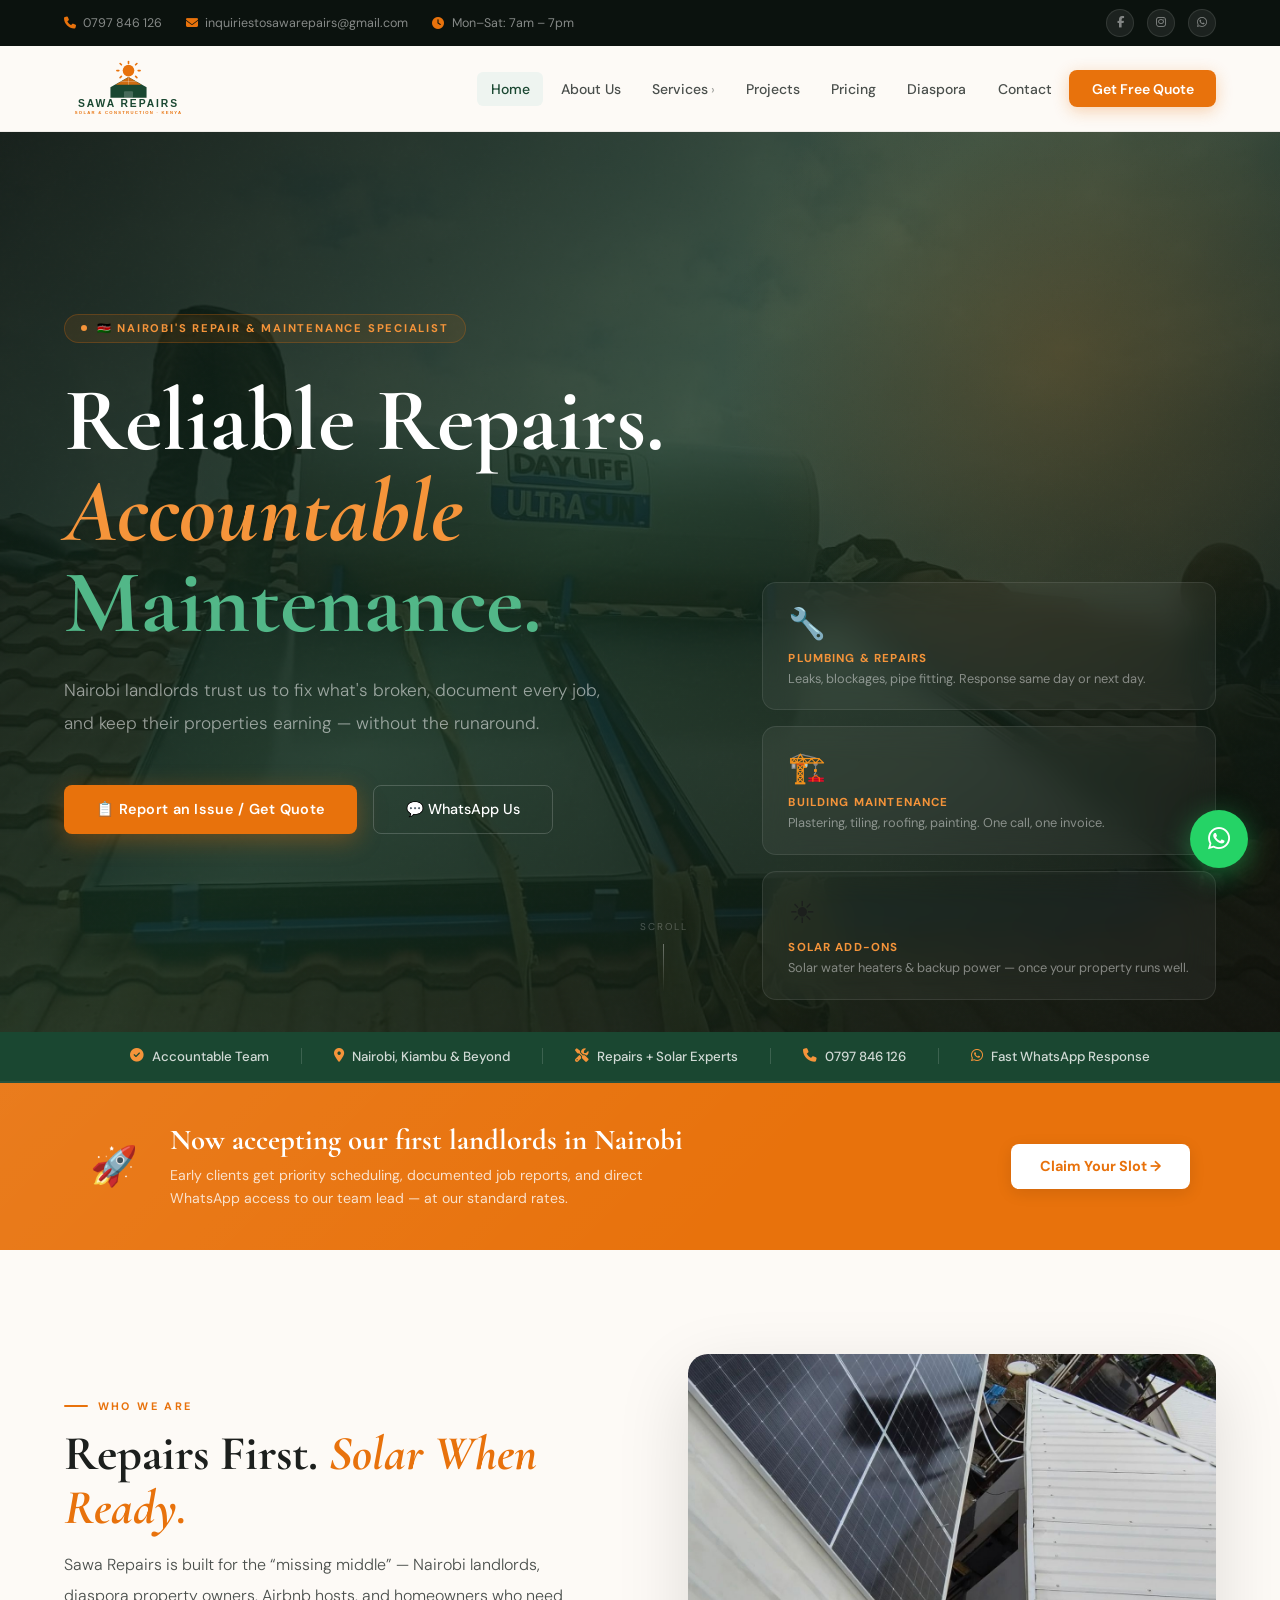
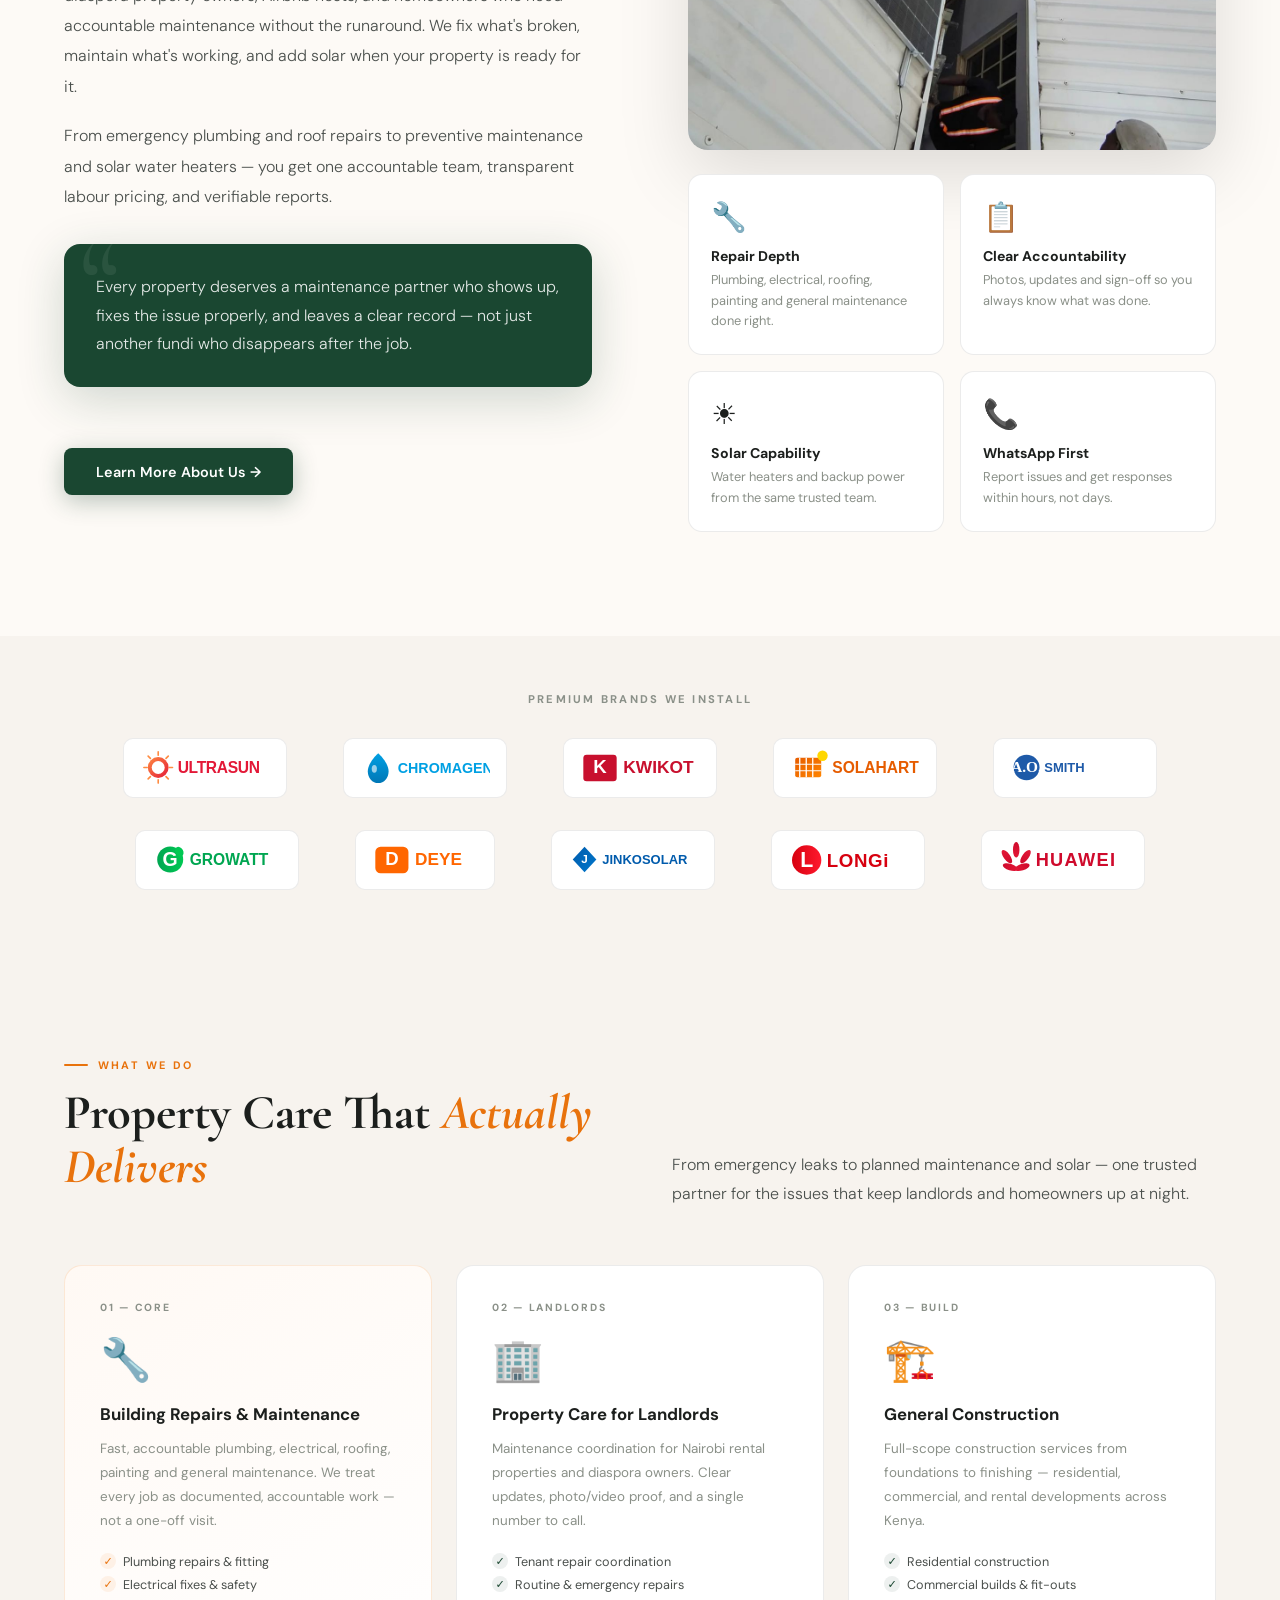
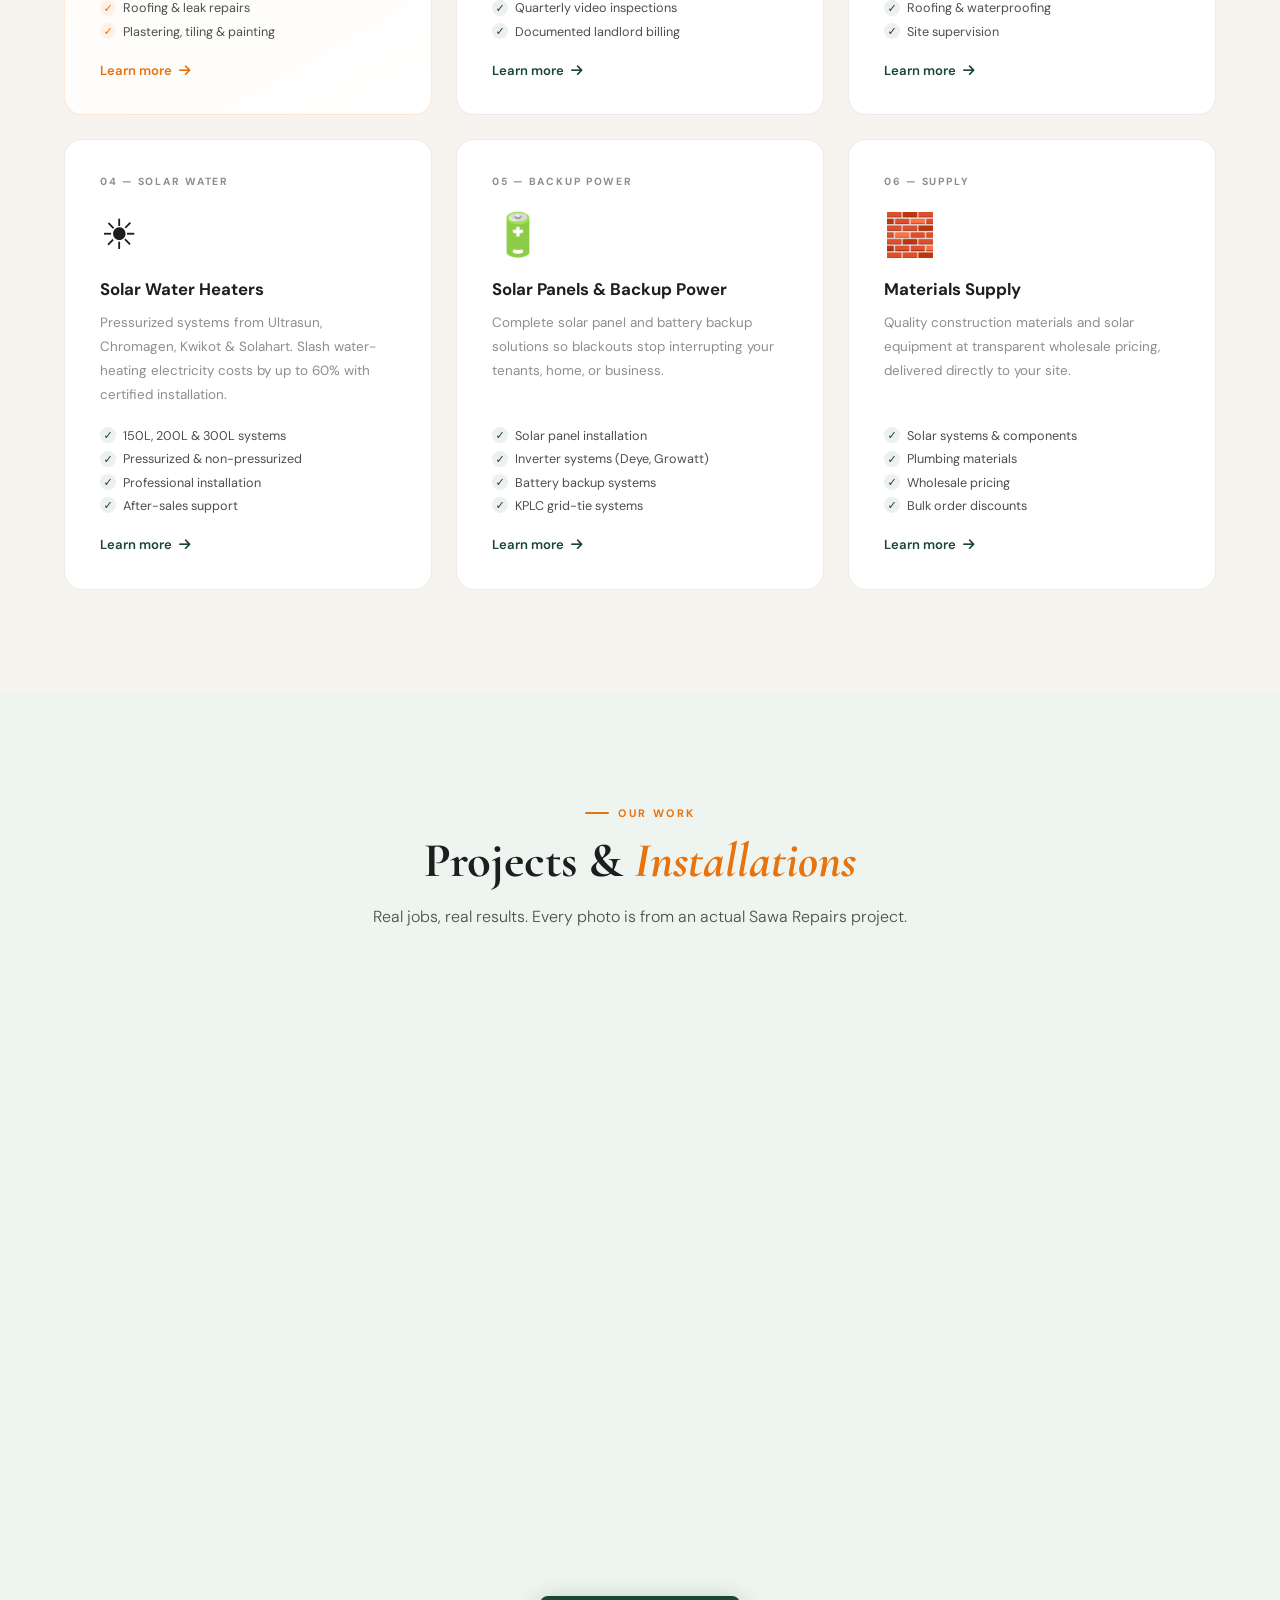
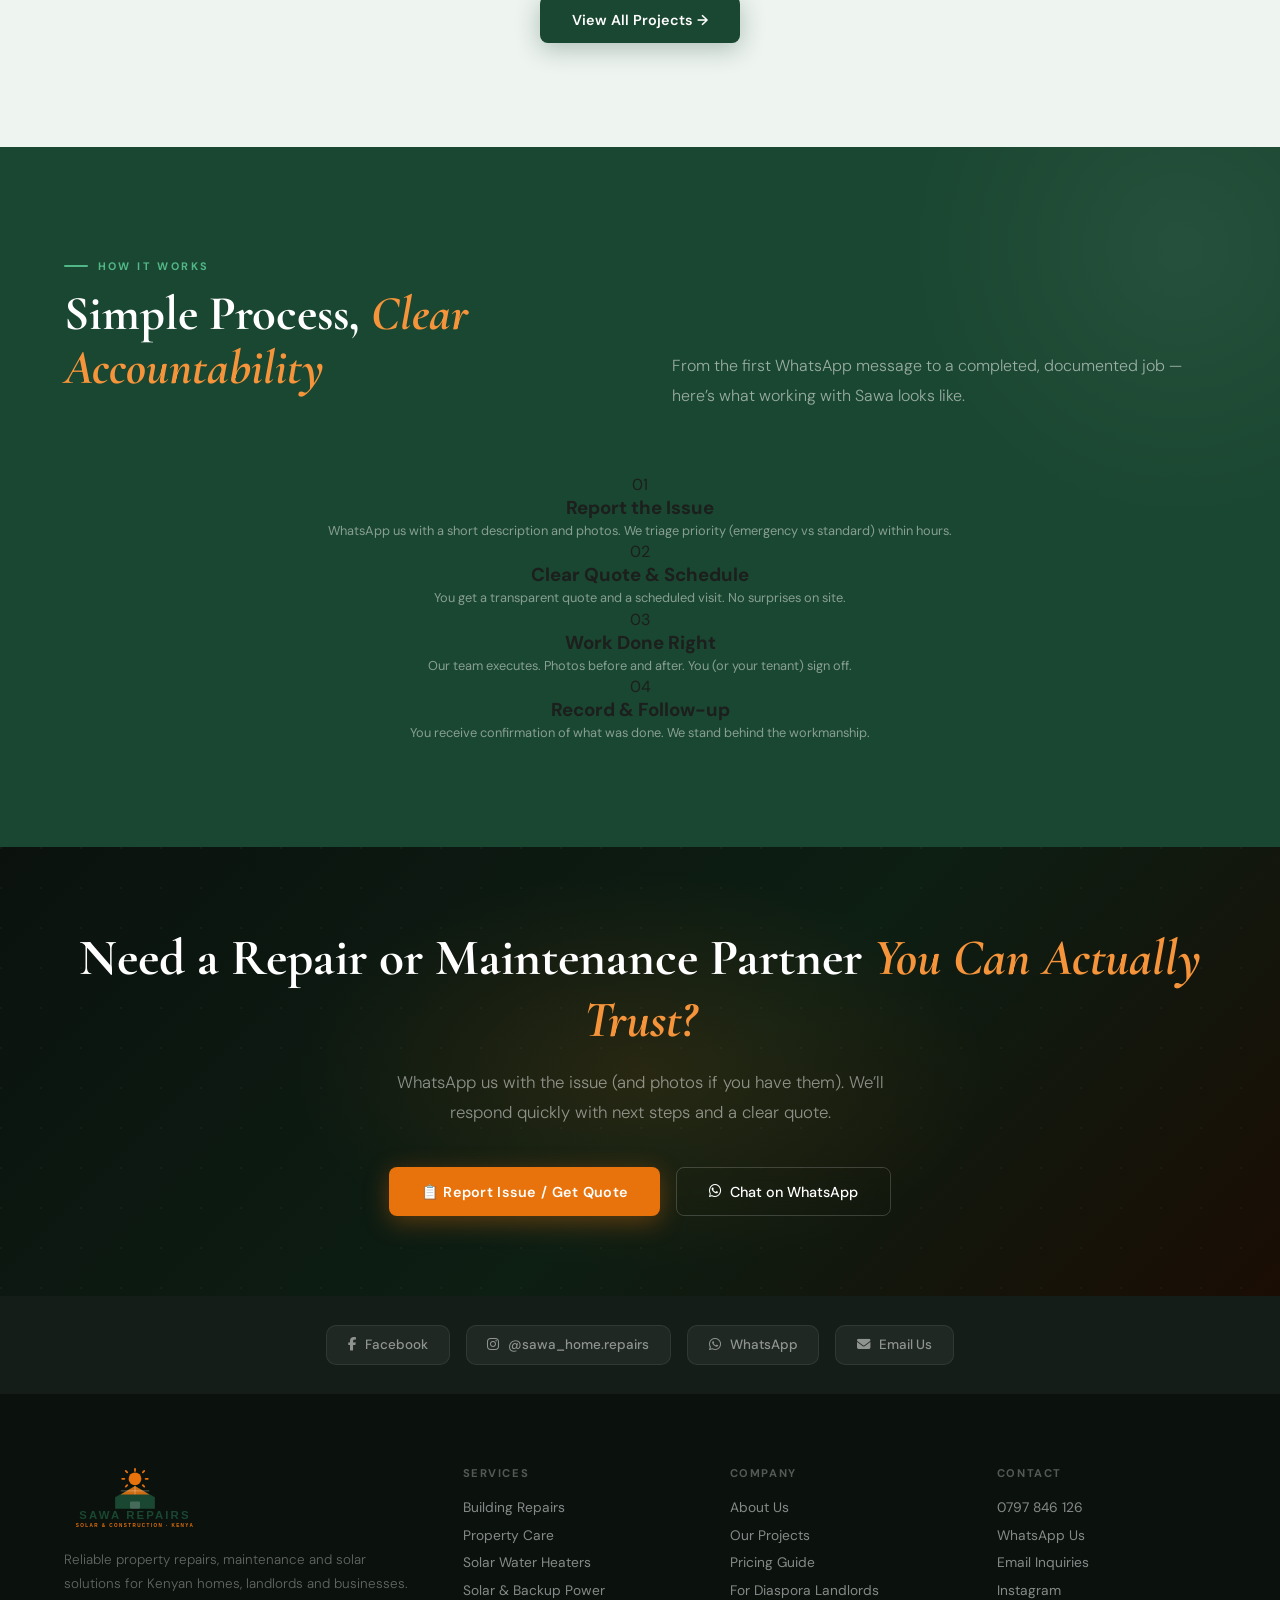
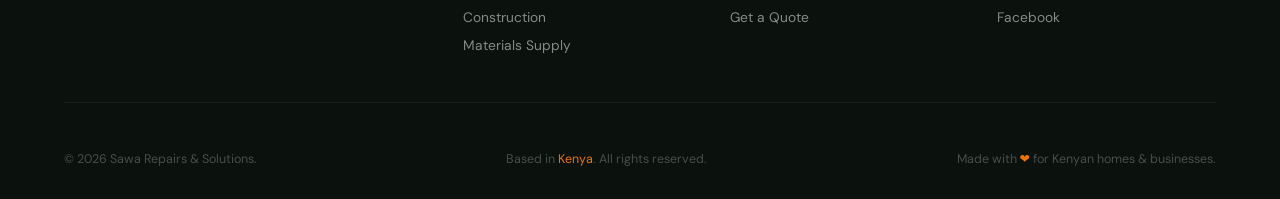
==== commit ca582a9c: "fix: resolve all merge conflict markers, remove duplicated service cards and placeholder counters, u" ====
--- a/index.html
+++ b/index.html
@@ -61,21 +61,12 @@
       <li class="nav-dropdown">
         <a href="services.html">Services</a>
         <div class="dropdown-menu">
-<<<<<<< HEAD
-          <a href="services.html#repairs"><i class="fas fa-wrench"></i> 🔧 Building Repairs & Maintenance</a>
-          <a href="services.html#property"><i class="fas fa-building"></i> 🏠 Property Management</a>
-          <a href="services.html#construction"><i class="fas fa-hard-hat"></i> 🏗️ General Construction</a>
-          <a href="services.html#solar-water"><i class="fas fa-sun"></i> ☀️ Solar Water Heaters</a>
-          <a href="services.html#backup-power"><i class="fas fa-battery-full"></i> 🔋 Solar Panels & Backup Power</a>
-          <a href="services.html#supply"><i class="fas fa-boxes"></i> 📦 Materials Supply</a>
-=======
-          <a href="services.html#repairs"><i class="fas fa-wrench"></i> Building Repairs & Maintenance</a>
+          <a href="services.html#repairs"><i class="fas fa-wrench"></i> Building Repairs &amp; Maintenance</a>
           <a href="services.html#property"><i class="fas fa-building"></i> Property Care for Landlords</a>
+          <a href="services.html#construction"><i class="fas fa-hard-hat"></i> General Construction</a>
           <a href="services.html#solar-water"><i class="fas fa-sun"></i> Solar Water Heaters</a>
-          <a href="services.html#backup-power"><i class="fas fa-battery-full"></i> Solar Panels & Backup Power</a>
-          <a href="services.html#construction"><i class="fas fa-hard-hat"></i> General Construction</a>
+          <a href="services.html#backup-power"><i class="fas fa-battery-full"></i> Solar Panels &amp; Backup Power</a>
           <a href="services.html#supply"><i class="fas fa-boxes"></i> Materials Supply</a>
->>>>>>> a23c92136c27aed4107dc872efaa2bb3ed8eca11
         </div>
       </li>
       <li><a href="projects.html">Projects</a></li>
@@ -96,7 +87,6 @@
   <div class="hero-noise"></div>
   <div class="hero-glow"></div>
   <div class="hero-content">
-<<<<<<< HEAD
     <div class="hero-eyebrow">🇰🇪 Nairobi's Repair &amp; Maintenance Specialist</div>
     <h1>
       Reliable Repairs.<br>
@@ -104,15 +94,6 @@
       <span class="green-accent">Maintenance.</span>
     </h1>
     <p class="hero-sub">Nairobi landlords trust us to fix what's broken, document every job, and keep their properties earning — without the runaround.</p>
-=======
-    <div class="hero-eyebrow">🇰🇪 Property Care for Kenyan Homes & Landlords</div>
-    <h1>
-      Reliable Repairs.<br>
-      <span class="accent">Accountable Maintenance.</span><br>
-      <span class="green-accent">One Team.</span>
-    </h1>
-    <p class="hero-sub">Plumbing, electrical, roofing, painting and general maintenance for small landlords, homeowners, Airbnb hosts and SMEs. Plus solar water heaters and backup power — all under one accountable team.</p>
->>>>>>> a23c92136c27aed4107dc872efaa2bb3ed8eca11
     <div class="hero-actions">
       <a href="https://wa.me/254797846126?text=Hello%20Sawa%20Repairs%2C%20I%20need%20a%20repair%20or%20maintenance%20quote." class="btn-primary">📋 Report an Issue / Get Quote</a>
       <a href="https://wa.me/254797846126" class="btn-secondary" target="_blank" rel="noopener">💬 WhatsApp Us</a>
@@ -121,8 +102,7 @@
   <div class="hero-cards">
     <div class="hero-card">
       <div class="hero-card-icon">🔧</div>
-<<<<<<< HEAD
-      <div class="hero-card-title">Plumbing & Repairs</div>
+      <div class="hero-card-title">Plumbing &amp; Repairs</div>
       <div class="hero-card-text">Leaks, blockages, pipe fitting. Response same day or next day.</div>
     </div>
     <div class="hero-card">
@@ -133,21 +113,7 @@
     <div class="hero-card">
       <div class="hero-card-icon">☀️</div>
       <div class="hero-card-title">Solar Add-ons</div>
-      <div class="hero-card-text">Solar water heaters & backup power — once your property runs well.</div>
-=======
-      <div class="hero-card-title">Property Repairs</div>
-      <div class="hero-card-text">Plumbing, electrical, roofing, painting & general handyman</div>
-    </div>
-    <div class="hero-card">
-      <div class="hero-card-icon">🏢</div>
-      <div class="hero-card-title">Landlord Care</div>
-      <div class="hero-card-text">Multi-unit maintenance with clear reporting & accountability</div>
-    </div>
-    <div class="hero-card">
-      <div class="hero-card-icon">☀️</div>
-      <div class="hero-card-title">Solar Solutions</div>
-      <div class="hero-card-text">Water heaters & backup power that cut KPLC bills</div>
->>>>>>> a23c92136c27aed4107dc872efaa2bb3ed8eca11
+      <div class="hero-card-text">Solar water heaters &amp; backup power — once your property runs well.</div>
     </div>
   </div>
   <div class="hero-scroll">
@@ -169,7 +135,6 @@
   <div class="trust-item"><i class="fab fa-whatsapp"></i> Fast WhatsApp Response</div>
 </div>
 
-<<<<<<< HEAD
 <!-- LAUNCH STATEMENT -->
 <div class="launch-band">
   <div class="launch-band-inner">
@@ -179,28 +144,6 @@
       <div class="launch-sub">Early clients get priority scheduling, documented job reports, and direct WhatsApp access to our team lead — at our standard rates.</div>
     </div>
     <a href="https://wa.me/254797846126?text=Hello%20Sawa%2C%20I%27d%20like%20to%20be%20an%20early%20client" class="btn-launch" target="_blank" rel="noopener">Claim Your Slot →</a>
-=======
-<!-- STATS -->
-<div class="stats-bar">
-  <div class="stat-item">
-    <div class="stat-num" data-target="50"><span>0</span><span class="stat-suffix">+</span></div>
-    <div class="stat-label">Jobs Completed</div>
-  </div>
-  <div class="stat-divider"></div>
-  <div class="stat-item">
-    <div class="stat-num" data-target="8"><span>0</span><span class="stat-suffix">+</span></div>
-    <div class="stat-label">Counties Served</div>
-  </div>
-  <div class="stat-divider"></div>
-  <div class="stat-item">
-    <div class="stat-num" data-target="24"><span>0</span><span class="stat-suffix">h</span></div>
-    <div class="stat-label">Typical Response</div>
-  </div>
-  <div class="stat-divider"></div>
-  <div class="stat-item">
-    <div class="stat-num" data-target="60"><span>0</span><span class="stat-suffix">%</span></div>
-    <div class="stat-label">Bill Reduction (Solar)</div>
->>>>>>> a23c92136c27aed4107dc872efaa2bb3ed8eca11
   </div>
 </div>
 
@@ -209,15 +152,9 @@
   <div class="about-grid">
     <div class="about-text reveal">
       <div class="section-tag">Who We Are</div>
-<<<<<<< HEAD
-      <h2 class="section-title">Repairs First. <em>Solar When Ready.</em></h2>
-      <p>Sawa Repairs & Solutions is a Nairobi-based property maintenance company. We fix what's broken, maintain what's working, and add solar when your property is ready for it. No upsells, no runaround — just accountable work.</p>
-      <p>We work with homeowners, landlords, developers, and property managers across Kenya — delivering quality workmanship at competitive prices, without the brand-name markup.</p>
-=======
-      <h2 class="section-title">Repairs First. <em>Solar When You Need It.</em></h2>
-      <p>Sawa Repairs is built for the “missing middle” — small landlords, Airbnb hosts, diaspora owners, SMEs and mid-income households who are too demanding for informal fundis but too small for corporate facilities management contracts.</p>
-      <p>We combine hands-on repair and maintenance expertise with solar solutions under one roof. One accountable team. Clear communication. Documented work.</p>
->>>>>>> a23c92136c27aed4107dc872efaa2bb3ed8eca11
+<h2 class="section-title">Repairs First. <em>Solar When Ready.</em></h2>
+      <p>Sawa Repairs is built for the “missing middle” — Nairobi landlords, diaspora property owners, Airbnb hosts, and homeowners who need accountable maintenance without the runaround. We fix what's broken, maintain what's working, and add solar when your property is ready for it.</p>
+      <p>From emergency plumbing and roof repairs to preventive maintenance and solar water heaters — you get one accountable team, transparent labour pricing, and verifiable reports.</p>
       <div class="about-mission">
         <p>Every property deserves a maintenance partner who shows up, fixes the issue properly, and leaves a clear record — not just another fundi who disappears after the job.</p>
       </div>
@@ -281,126 +218,82 @@
   </div>
   <div class="services-grid">
     <div class="service-card featured reveal">
-<<<<<<< HEAD
-      <div class="service-num">01 — Featured</div>
-      <span class="service-icon">🔧</span>
-      <h3>Building Repairs & Maintenance</h3>
-      <p>Fast, reliable repair and maintenance services for residential and commercial buildings — keeping your property in top condition.</p>
-=======
       <div class="service-num">01 — Core</div>
       <span class="service-icon">🔧</span>
-      <h3>Building Repairs & Maintenance</h3>
-      <p>Fast, reliable plumbing, electrical, roofing, painting and general handyman work. We treat every job as accountable work — not a one-off visit.</p>
+      <h3>Building Repairs &amp; Maintenance</h3>
+      <p>Fast, accountable plumbing, electrical, roofing, painting and general maintenance. We treat every job as documented, accountable work — not a one-off visit.</p>
       <div class="service-list">
-        <div class="service-list-item">Plumbing repairs & fitting</div>
-        <div class="service-list-item">Electrical fixes & safety</div>
-        <div class="service-list-item">Roofing & leak repairs</div>
-        <div class="service-list-item">Painting & general maintenance</div>
+        <div class="service-list-item">Plumbing repairs &amp; fitting</div>
+        <div class="service-list-item">Electrical fixes &amp; safety</div>
+        <div class="service-list-item">Roofing &amp; leak repairs</div>
+        <div class="service-list-item">Plastering, tiling &amp; painting</div>
       </div>
       <a href="services.html#repairs" class="service-link">Learn more <i class="fas fa-arrow-right"></i></a>
     </div>
+
     <div class="service-card reveal reveal-d1">
       <div class="service-num">02 — Landlords</div>
       <span class="service-icon">🏢</span>
       <h3>Property Care for Landlords</h3>
-      <p>Maintenance coordination for small portfolios and multi-unit properties. Clear updates, documented work, and a single number to call.</p>
+      <p>Maintenance coordination for Nairobi rental properties and diaspora owners. Clear updates, photo/video proof, and a single number to call.</p>
       <div class="service-list">
-        <div class="service-list-item">Tenant-reported issues handled</div>
-        <div class="service-list-item">Routine & emergency repairs</div>
-        <div class="service-list-item">Property inspections</div>
-        <div class="service-list-item">Landlord reporting</div>
+        <div class="service-list-item">Tenant repair coordination</div>
+        <div class="service-list-item">Routine &amp; emergency repairs</div>
+        <div class="service-list-item">Quarterly video inspections</div>
+        <div class="service-list-item">Documented landlord billing</div>
       </div>
       <a href="services.html#property" class="service-link">Learn more <i class="fas fa-arrow-right"></i></a>
     </div>
+
     <div class="service-card reveal reveal-d2">
-      <div class="service-num">03 — Solar</div>
-      <span class="service-icon">☀️</span>
-      <h3>Solar Water Heaters</h3>
-      <p>Pressurized systems from Ultrasun, Chromagen, Kwikot & Solahart. Cut water-heating costs dramatically with professional installation.</p>
->>>>>>> a23c92136c27aed4107dc872efaa2bb3ed8eca11
-      <div class="service-list">
-        <div class="service-list-item">Plumbing repairs & fitting</div>
-        <div class="service-list-item">Plastering & painting</div>
-        <div class="service-list-item">Roofing repairs</div>
-        <div class="service-list-item">General maintenance</div>
-      </div>
-      <a href="services.html#repairs" class="service-link">Learn more <i class="fas fa-arrow-right"></i></a>
-    </div>
-<<<<<<< HEAD
-    <div class="service-card reveal reveal-d1">
-      <div class="service-num">02 — Management</div>
-      <span class="service-icon">🏢</span>
-      <h3>Property Management</h3>
-      <p>End-to-end property management for landlords and developers — maintenance, repairs, and tenant satisfaction handled for you.</p>
-      <div class="service-list">
-        <div class="service-list-item">Routine maintenance</div>
-        <div class="service-list-item">Emergency repairs</div>
-        <div class="service-list-item">Property inspections</div>
-        <div class="service-list-item">Landlord reporting</div>
-=======
-    <div class="service-card reveal">
-      <div class="service-num">04 — Power</div>
-      <span class="service-icon">🔋</span>
-      <h3>Solar Panels & Backup Power</h3>
-      <p>Complete solar panel and battery backup solutions so blackouts stop interrupting your home or business.</p>
-      <div class="service-list">
-        <div class="service-list-item">Solar panel installation</div>
-        <div class="service-list-item">Inverter systems</div>
-        <div class="service-list-item">Battery backup systems</div>
-        <div class="service-list-item">KPLC grid-tie systems</div>
->>>>>>> a23c92136c27aed4107dc872efaa2bb3ed8eca11
-      </div>
-      <a href="services.html#property" class="service-link">Learn more <i class="fas fa-arrow-right"></i></a>
-    </div>
-    <div class="service-card reveal reveal-d1">
-      <div class="service-num">05 — Build</div>
+      <div class="service-num">03 — Build</div>
       <span class="service-icon">🏗️</span>
       <h3>General Construction</h3>
-      <p>Full-scope construction from foundations to finishing — residential, commercial and rental developments.</p>
+      <p>Full-scope construction services from foundations to finishing — residential, commercial, and rental developments across Kenya.</p>
       <div class="service-list">
         <div class="service-list-item">Residential construction</div>
-        <div class="service-list-item">Commercial builds</div>
-        <div class="service-list-item">Roofing & waterproofing</div>
+        <div class="service-list-item">Commercial builds &amp; fit-outs</div>
+        <div class="service-list-item">Roofing &amp; waterproofing</div>
         <div class="service-list-item">Site supervision</div>
       </div>
       <a href="services.html#construction" class="service-link">Learn more <i class="fas fa-arrow-right"></i></a>
     </div>
-<<<<<<< HEAD
+
     <div class="service-card reveal">
       <div class="service-num">04 — Solar Water</div>
       <span class="service-icon">☀️</span>
       <h3>Solar Water Heaters</h3>
-      <p>Pressurized solar water heating systems from Ultrasun, Chromagen, Kwikot & Solahart for homes, rentals, hotels and institutions. Slash your electricity bill by up to 60% from day one.</p>
+      <p>Pressurized systems from Ultrasun, Chromagen, Kwikot &amp; Solahart. Slash water-heating electricity costs by up to 60% with certified installation.</p>
       <div class="service-list">
-        <div class="service-list-item">150L, 200L & 300L systems</div>
-        <div class="service-list-item">Pressurized & non-pressurized</div>
+        <div class="service-list-item">150L, 200L &amp; 300L systems</div>
+        <div class="service-list-item">Pressurized &amp; non-pressurized</div>
         <div class="service-list-item">Professional installation</div>
         <div class="service-list-item">After-sales support</div>
       </div>
       <a href="services.html#solar-water" class="service-link">Learn more <i class="fas fa-arrow-right"></i></a>
     </div>
+
     <div class="service-card reveal reveal-d1">
       <div class="service-num">05 — Backup Power</div>
       <span class="service-icon">🔋</span>
-      <h3>Solar Panels & Backup Power</h3>
-      <p>Complete solar panel systems and battery backup solutions for uninterrupted power — ideal for homes, rentals, and businesses.</p>
+      <h3>Solar Panels &amp; Backup Power</h3>
+      <p>Complete solar panel and battery backup solutions so blackouts stop interrupting your tenants, home, or business.</p>
       <div class="service-list">
         <div class="service-list-item">Solar panel installation</div>
-        <div class="service-list-item">Inverter systems</div>
+        <div class="service-list-item">Inverter systems (Deye, Growatt)</div>
         <div class="service-list-item">Battery backup systems</div>
-        <div class="service-list-item">KPLC grid tie systems</div>
+        <div class="service-list-item">KPLC grid-tie systems</div>
       </div>
       <a href="services.html#backup-power" class="service-link">Learn more <i class="fas fa-arrow-right"></i></a>
     </div>
-=======
->>>>>>> a23c92136c27aed4107dc872efaa2bb3ed8eca11
+
     <div class="service-card reveal reveal-d2">
       <div class="service-num">06 — Supply</div>
       <span class="service-icon">🧱</span>
       <h3>Materials Supply</h3>
-      <p>Quality construction materials and solar equipment at competitive wholesale pricing, delivered to site.</p>
+      <p>Quality construction materials and solar equipment at transparent wholesale pricing, delivered directly to your site.</p>
       <div class="service-list">
-        <div class="service-list-item">Solar systems & components</div>
+        <div class="service-list-item">Solar systems &amp; components</div>
         <div class="service-list-item">Plumbing materials</div>
         <div class="service-list-item">Wholesale pricing</div>
         <div class="service-list-item">Bulk order discounts</div>
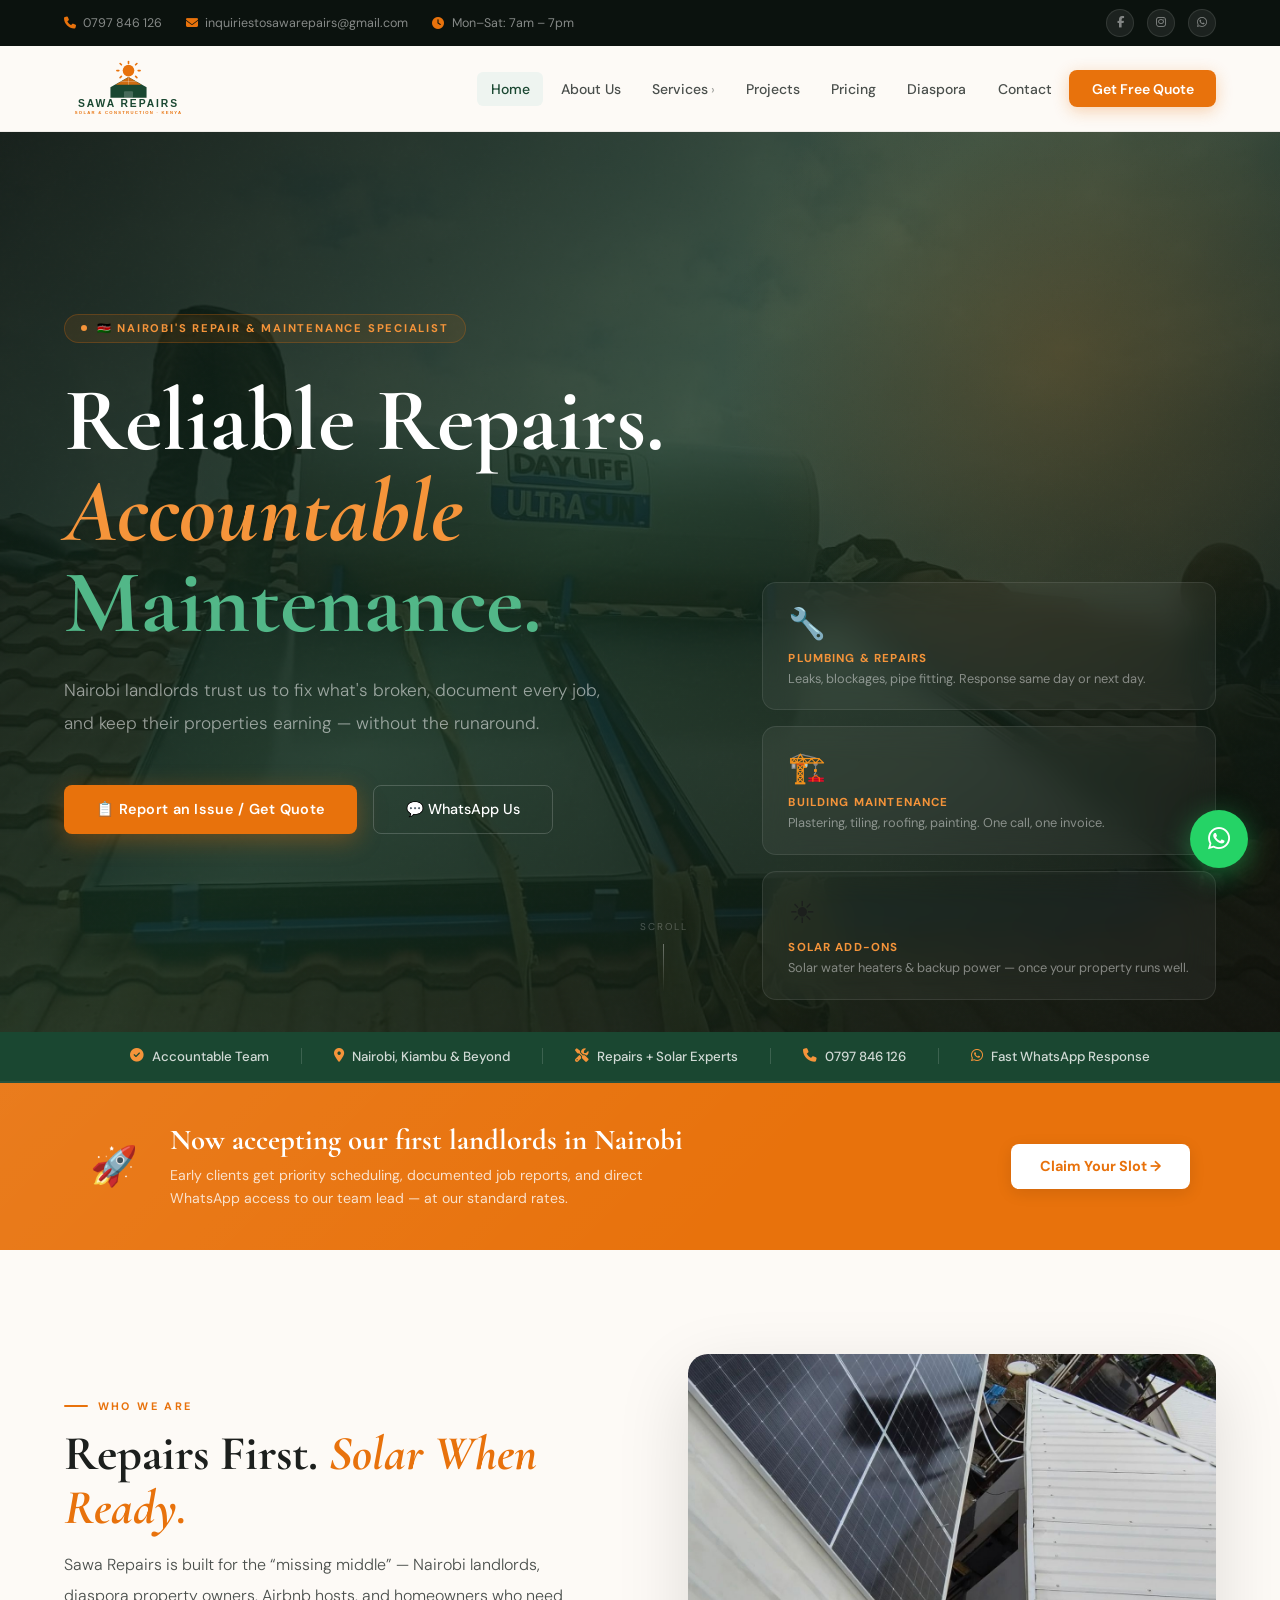
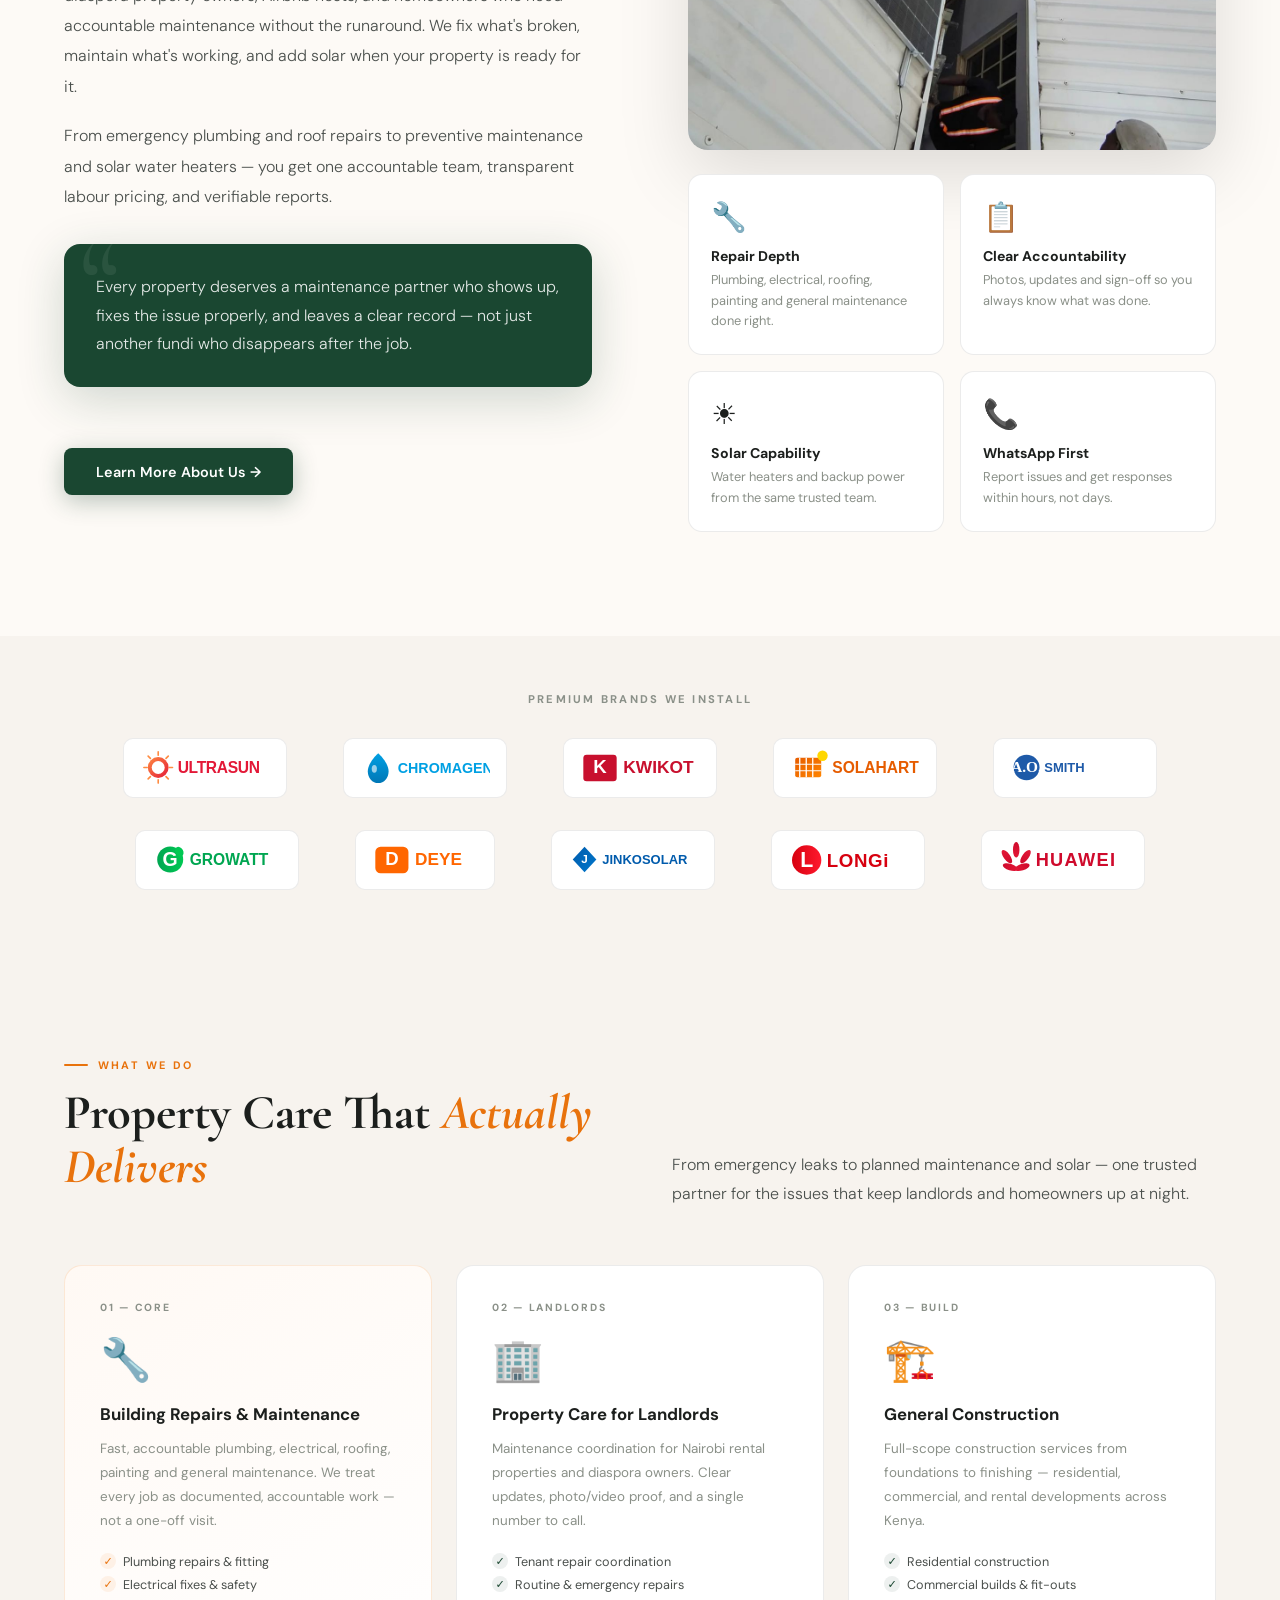
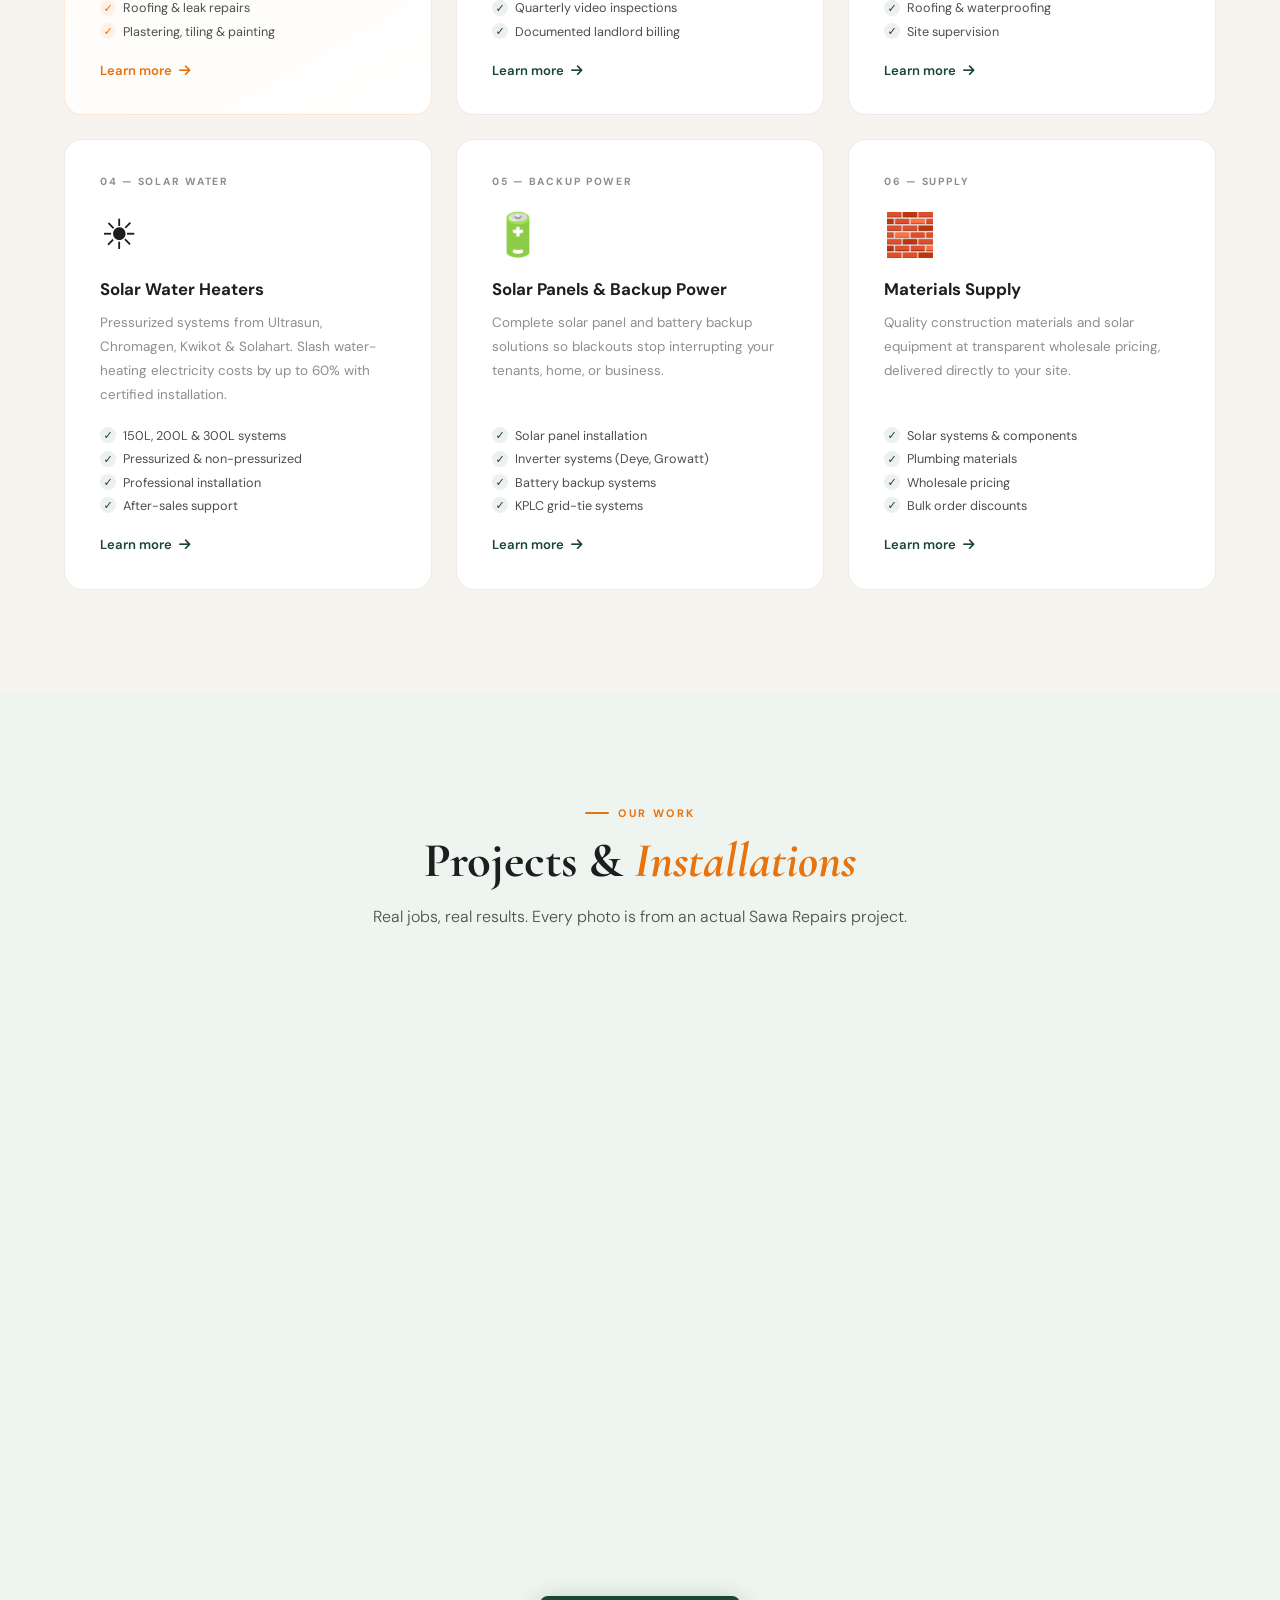
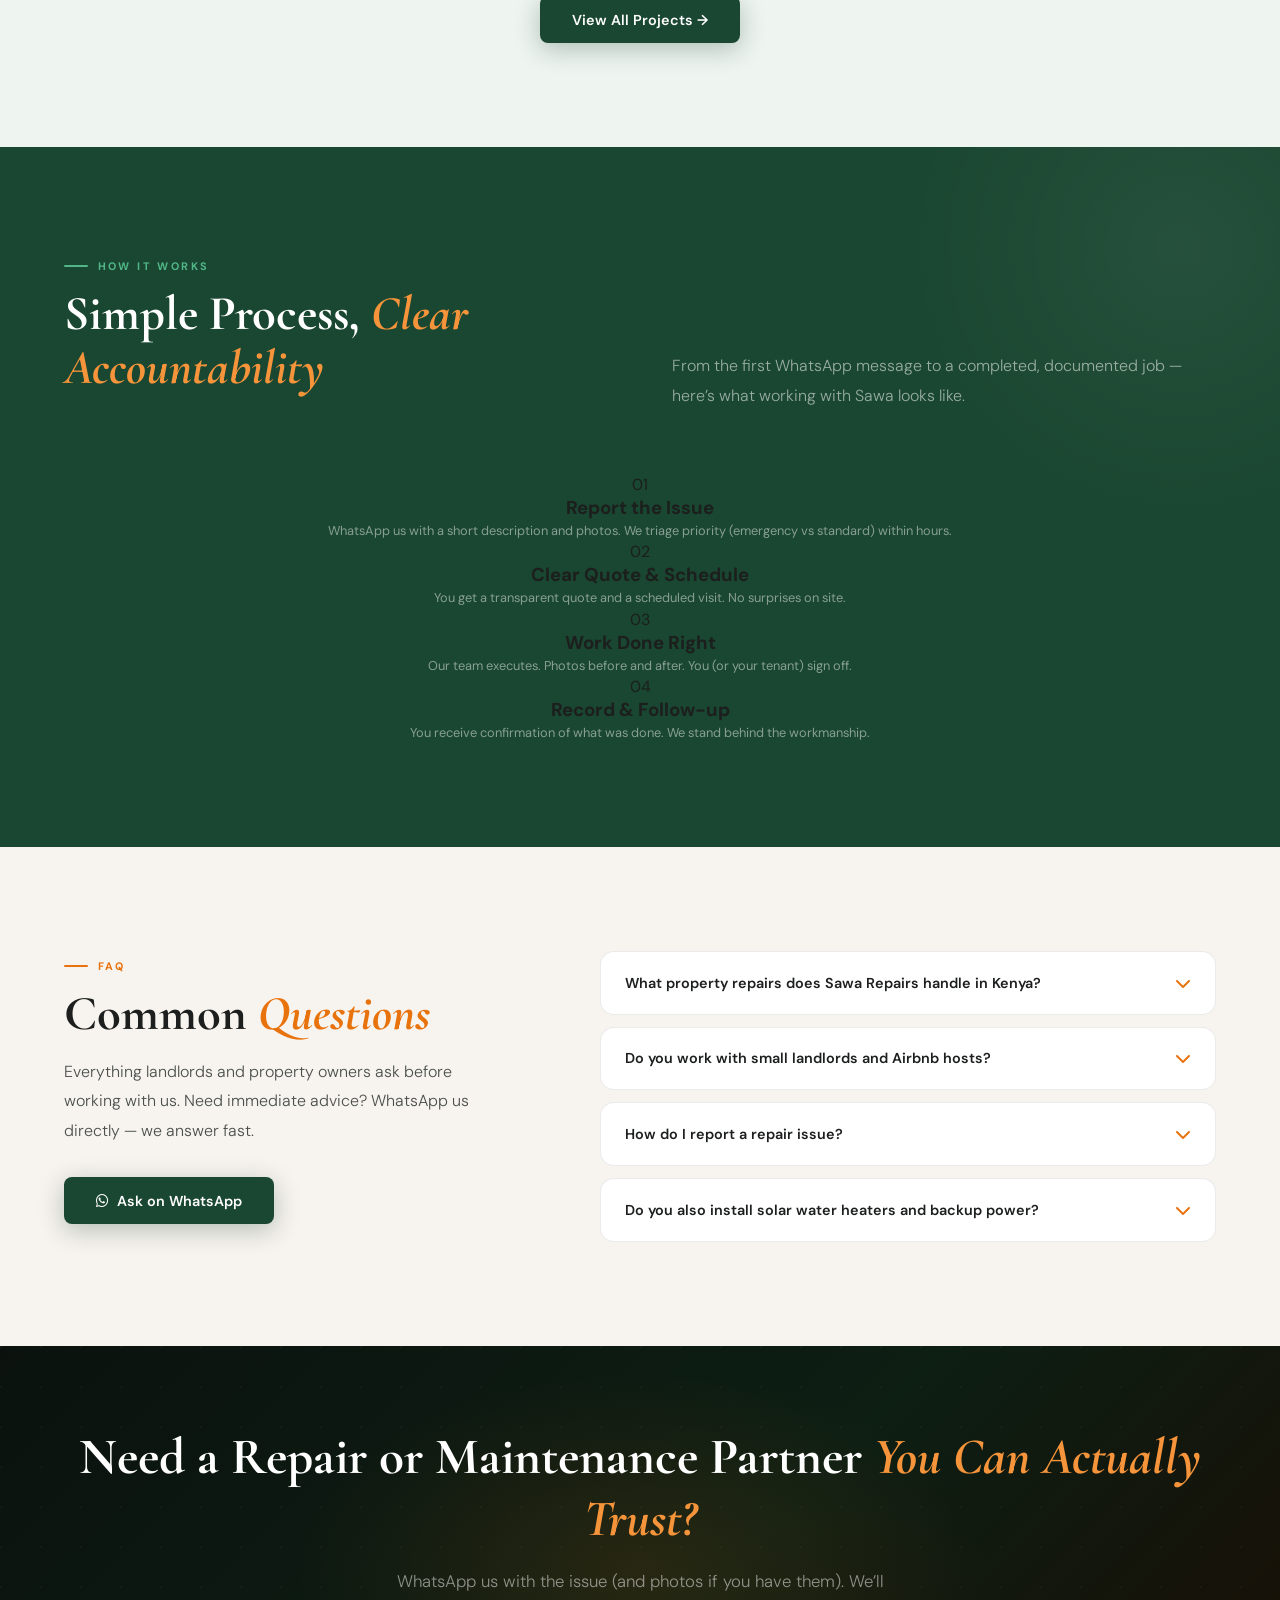
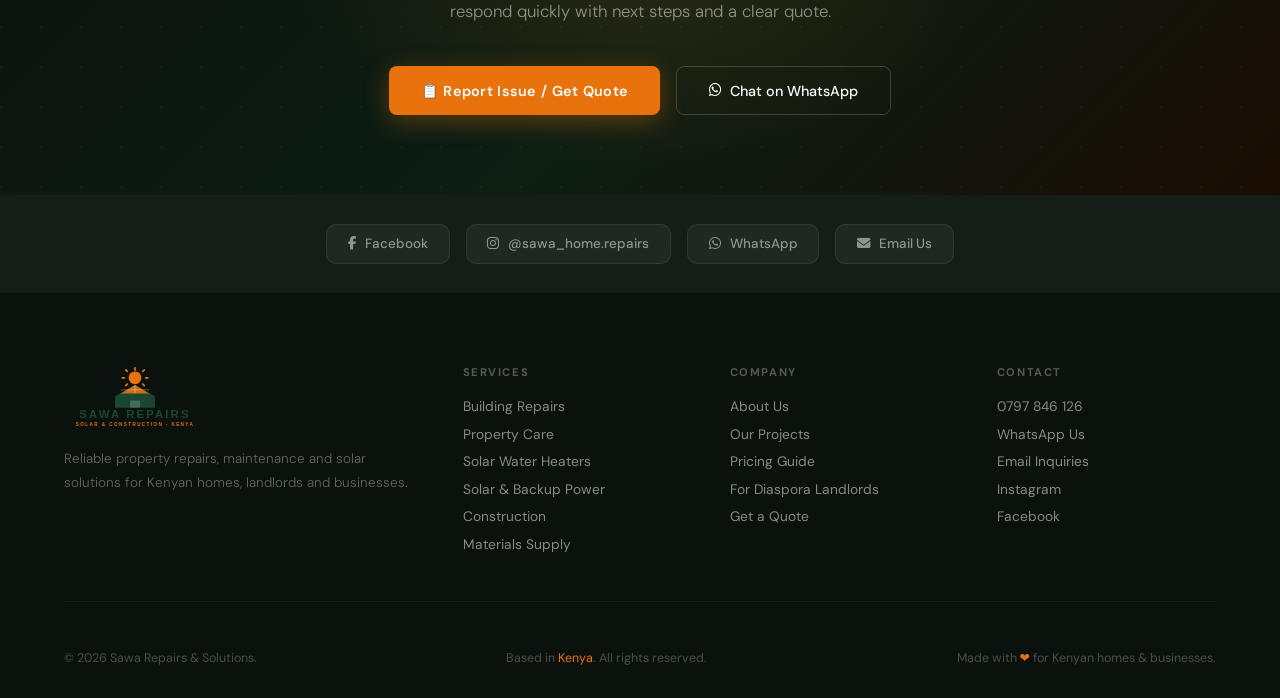
==== commit b05dc6ca: "fix(site): comprehensive audit and fixes across all pages, nav, mobile menu, faqs, and styles" ====
--- a/index.html
+++ b/index.html
@@ -366,6 +366,36 @@
       <div class="process-num">04</div>
       <h3>Record & Follow-up</h3>
       <p>You receive confirmation of what was done. We stand behind the workmanship.</p>
+    </div>
+  </div>
+</section>
+
+<!-- FAQ -->
+<section id="faq" style="background:var(--cream);">
+  <div class="faq-layout">
+    <div class="faq-text reveal">
+      <div class="section-tag">FAQ</div>
+      <h2 class="section-title">Common <em>Questions</em></h2>
+      <p>Everything landlords and property owners ask before working with us. Need immediate advice? WhatsApp us directly — we answer fast.</p>
+      <a href="https://wa.me/254797846126?text=Hello%20Sawa%20Repairs%2C%20I%20have%20a%20question%20about%20your%20services" class="btn-green" style="margin-top:2rem;" target="_blank" rel="noopener"><i class="fab fa-whatsapp"></i> Ask on WhatsApp</a>
+    </div>
+    <div class="faq-list reveal reveal-d1">
+      <div class="faq-item">
+        <div class="faq-q"><span>What property repairs does Sawa Repairs handle in Kenya?</span><i class="fas fa-chevron-down"></i></div>
+        <div class="faq-a"><p>We handle plumbing repairs, pipe fitting, electrical fixes, roofing and leak repairs, painting, plastering, tiling, and general property maintenance. We operate with accountable workmanship and transparent pricing.</p></div>
+      </div>
+      <div class="faq-item">
+        <div class="faq-q"><span>Do you work with small landlords and Airbnb hosts?</span><i class="fas fa-chevron-down"></i></div>
+        <div class="faq-a"><p>Yes. We specifically serve small landlords, Airbnb hosts, diaspora property owners and SMEs who need reliable, accountable maintenance without the bureaucracy of large facilities management contracts.</p></div>
+      </div>
+      <div class="faq-item">
+        <div class="faq-q"><span>How do I report a repair issue?</span><i class="fas fa-chevron-down"></i></div>
+        <div class="faq-a"><p>WhatsApp us on 0797 846 126 with a short description and photos. We triage priority and respond with next steps and a clear quote, usually within hours.</p></div>
+      </div>
+      <div class="faq-item">
+        <div class="faq-q"><span>Do you also install solar water heaters and backup power?</span><i class="fas fa-chevron-down"></i></div>
+        <div class="faq-a"><p>Yes. The same certified team installs pressurized solar water heaters (Ultrasun, Chromagen, Kwikot, Solahart) and solar panel + battery backup systems so you have one accountable partner for both repairs and energy solutions.</p></div>
+      </div>
     </div>
   </div>
 </section>
--- a/new-style.css
+++ b/new-style.css
@@ -124,6 +124,10 @@
   transition: all 0.3s var(--ease) !important;
 }
 .nav-cta:hover { background: var(--orange-light) !important; transform: translateY(-2px) !important; box-shadow: 0 8px 24px rgba(232,114,12,0.4) !important; }
+
+.hamburger.active span:nth-child(1) { transform: translateY(7px) rotate(45deg); }
+.hamburger.active span:nth-child(2) { opacity: 0; }
+.hamburger.active span:nth-child(3) { transform: translateY(-7px) rotate(-45deg); }
 .hamburger { display: none; flex-direction: column; gap: 5px; cursor: pointer; padding: 6px; }
 .hamburger span { width: 24px; height: 2px; background: var(--green); border-radius: 2px; transition: all 0.3s; display: block; }
 
@@ -602,7 +606,7 @@
 .faq-item.open .faq-q i { transform: rotate(180deg); }
 .faq-item.open .faq-q { background: rgba(232,114,12,0.04); border-bottom: 1px solid rgba(232,114,12,0.09); }
 .faq-a { max-height: 0; overflow: hidden; transition: max-height 0.45s var(--ease), padding 0.3s; }
-.faq-item.open .faq-a { max-height: 220px; }
+.faq-item.open .faq-a { max-height: 500px; }
 .faq-a p { padding: 1.2rem 1.5rem; font-size: 0.85rem; color: var(--text-muted); line-height: 1.8; }
 
 /* ============================================================
@@ -834,10 +838,10 @@
 @media (max-width: 768px) {
   .nav-links { display: none; }
   .hamburger { display: flex; }
-  .nav-links.open { display: flex; position: fixed; top: 72px; left: 0; right: 0; flex-direction: column; gap: 0; background: rgba(253,250,246,0.98); backdrop-filter: blur(20px); border-bottom: 1px solid var(--border); z-index: 150; animation: fadeIn 0.3s; }
-  .nav-links.open li { border-bottom: 1px solid var(--border); }
-  .nav-links.open a { display: block; padding: 1rem 5vw; font-size: 1rem; border-radius: 0; }
-  .nav-links.open .nav-cta { margin: 1rem 5vw !important; display: block !important; text-align: center !important; border-radius: 8px !important; }
+  .nav-links.open, .nav-links.mobile-open { display: flex; position: fixed; top: 72px; left: 0; right: 0; flex-direction: column; gap: 0; background: rgba(253,250,246,0.98); backdrop-filter: blur(20px); border-bottom: 1px solid var(--border); z-index: 150; animation: fadeIn 0.3s; }
+  .nav-links.open li, .nav-links.mobile-open li { border-bottom: 1px solid var(--border); }
+  .nav-links.open a, .nav-links.mobile-open a { display: block; padding: 1rem 5vw; font-size: 1rem; border-radius: 0; }
+  .nav-links.open .nav-cta, .nav-links.mobile-open .nav-cta { margin: 1rem 5vw !important; display: block !important; text-align: center !important; border-radius: 8px !important; }
   .dropdown-menu { display: none !important; }
   .hero h1 { font-size: 2.8rem; }
   .services-grid, .services-page-grid, .projects-grid, .team-grid { grid-template-columns: 1fr; }
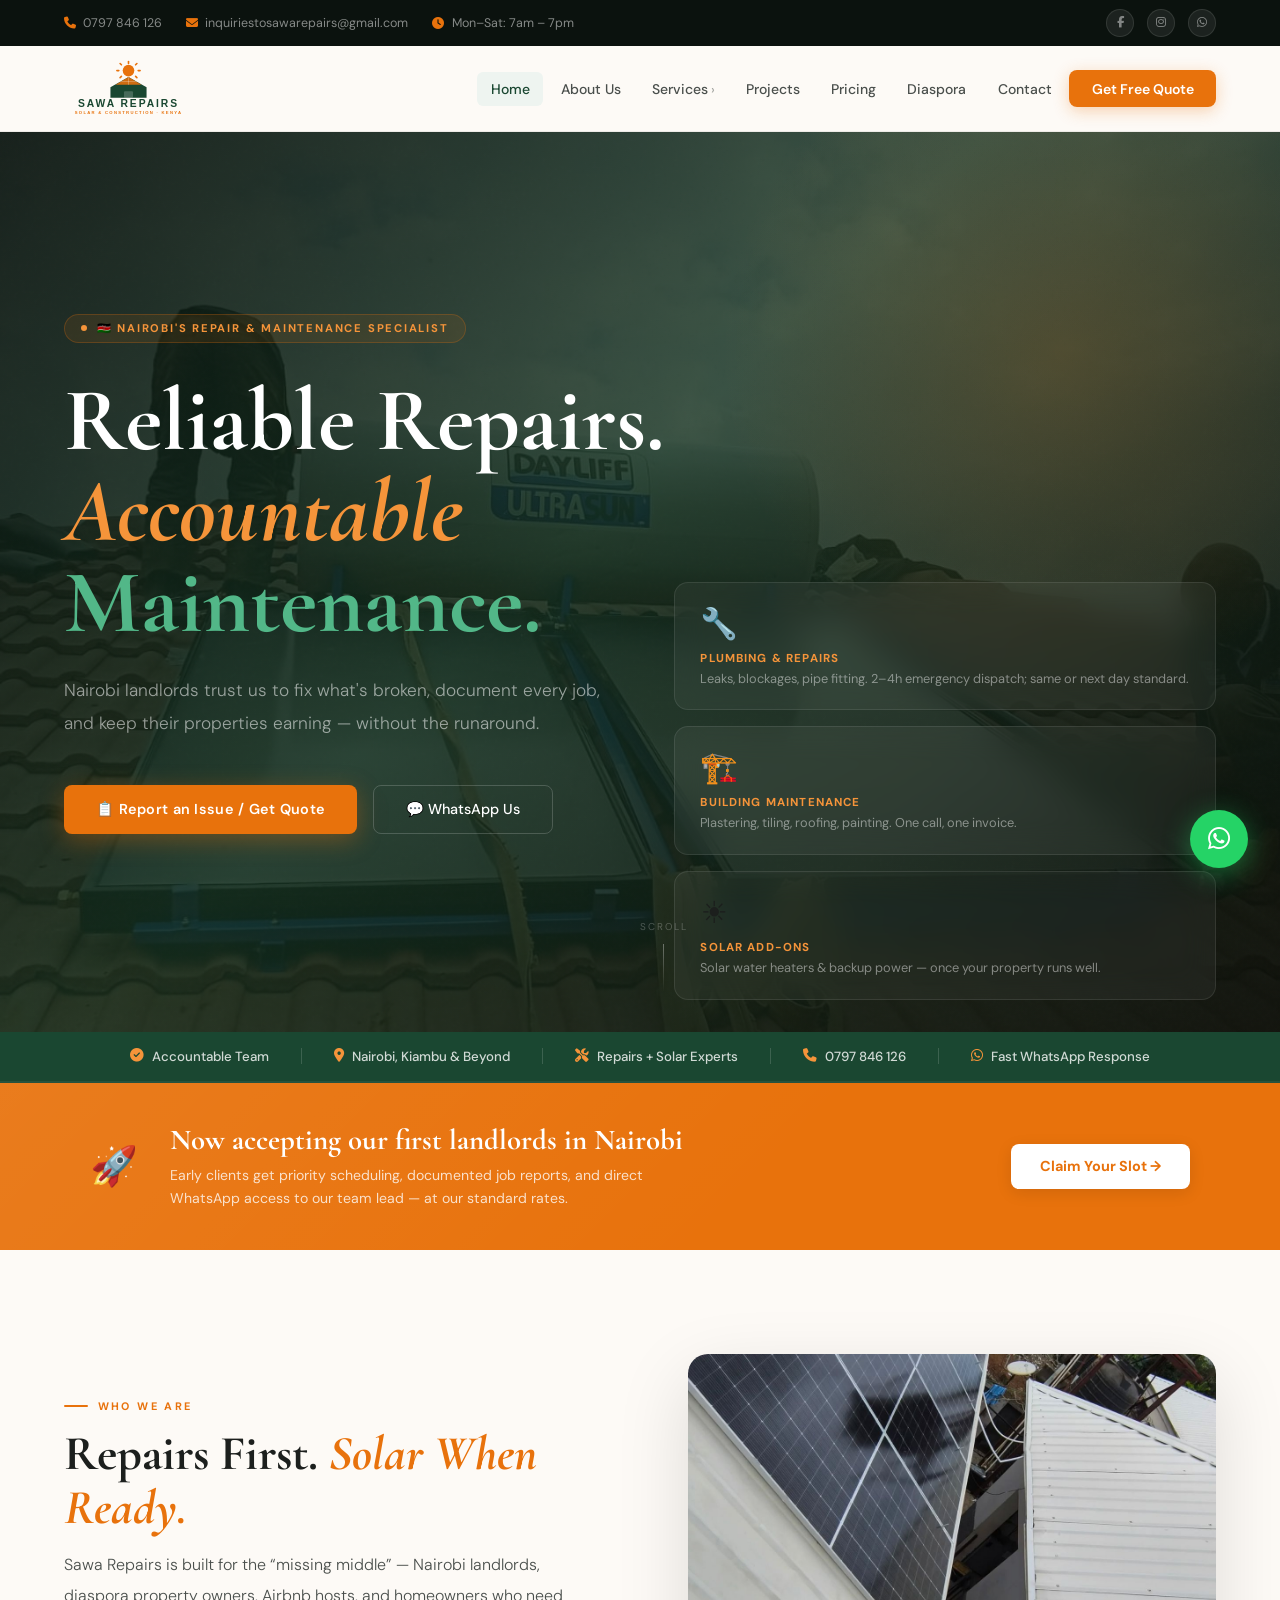
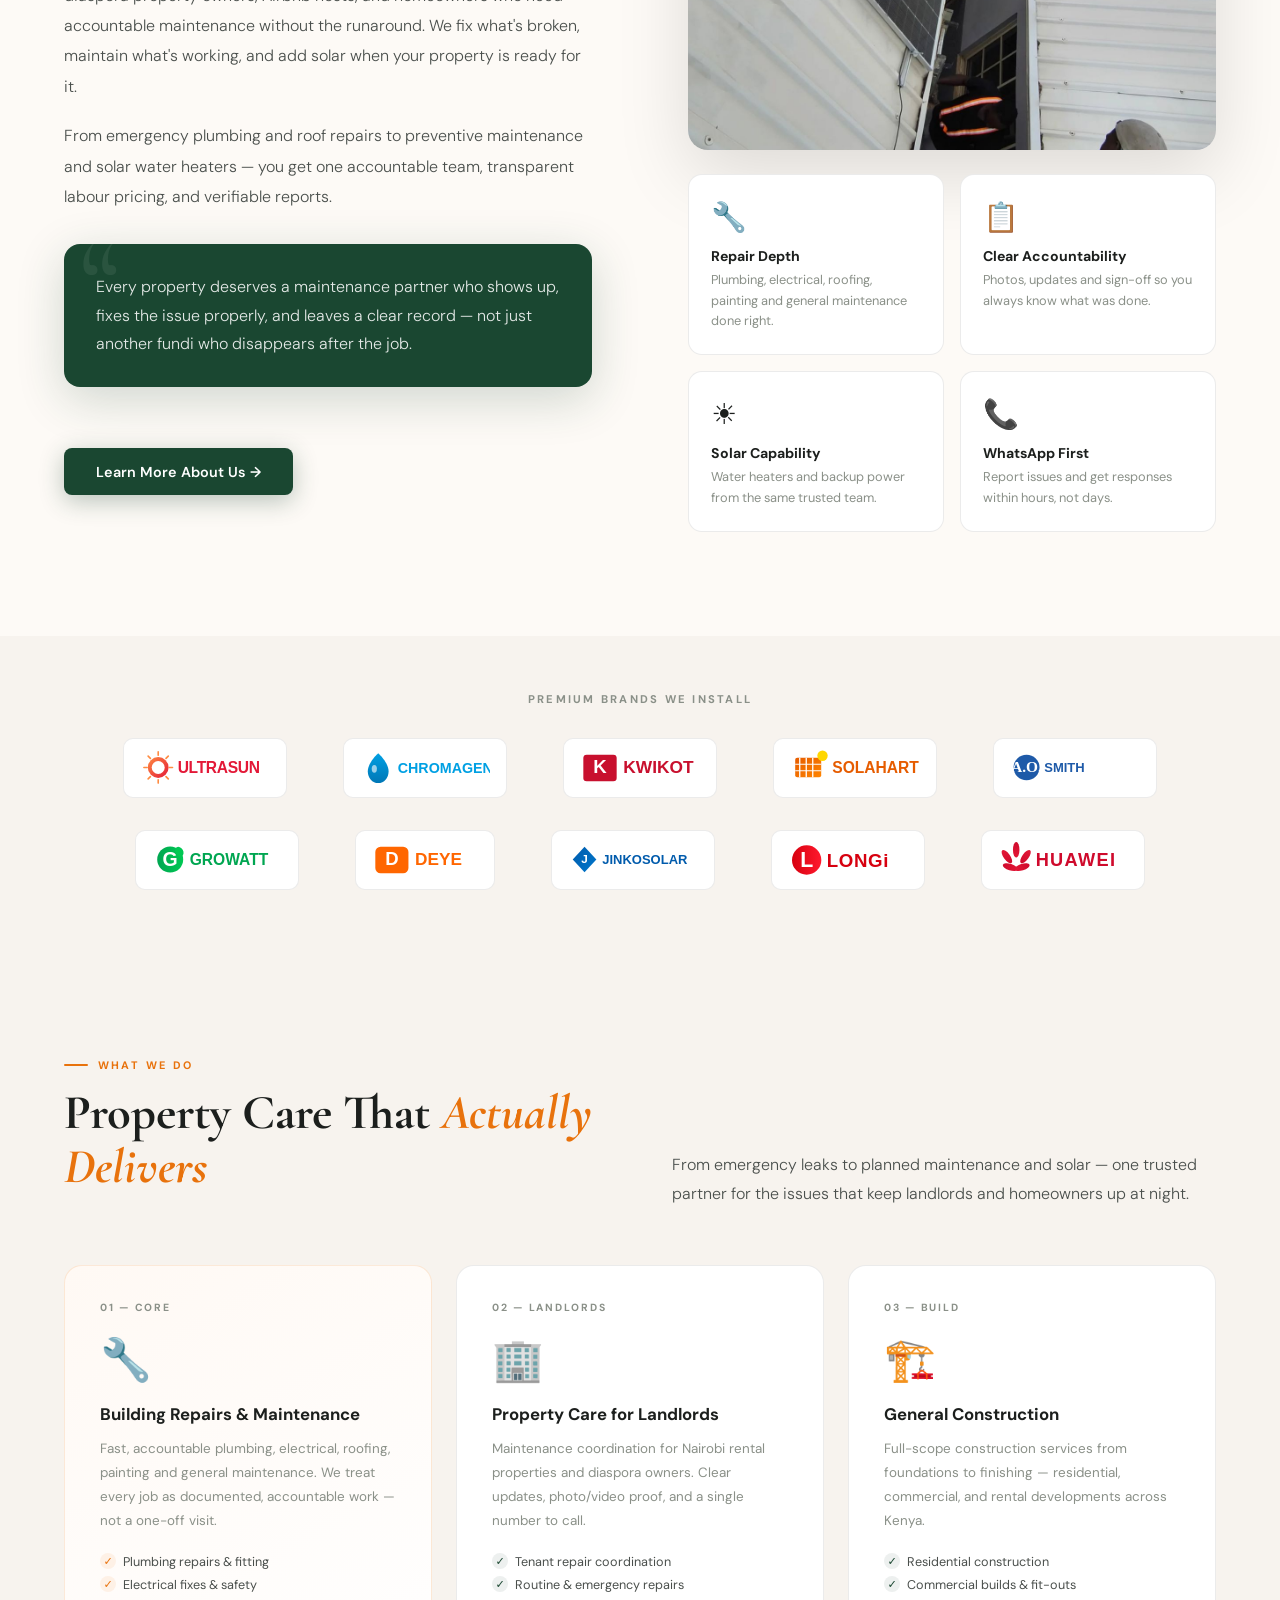
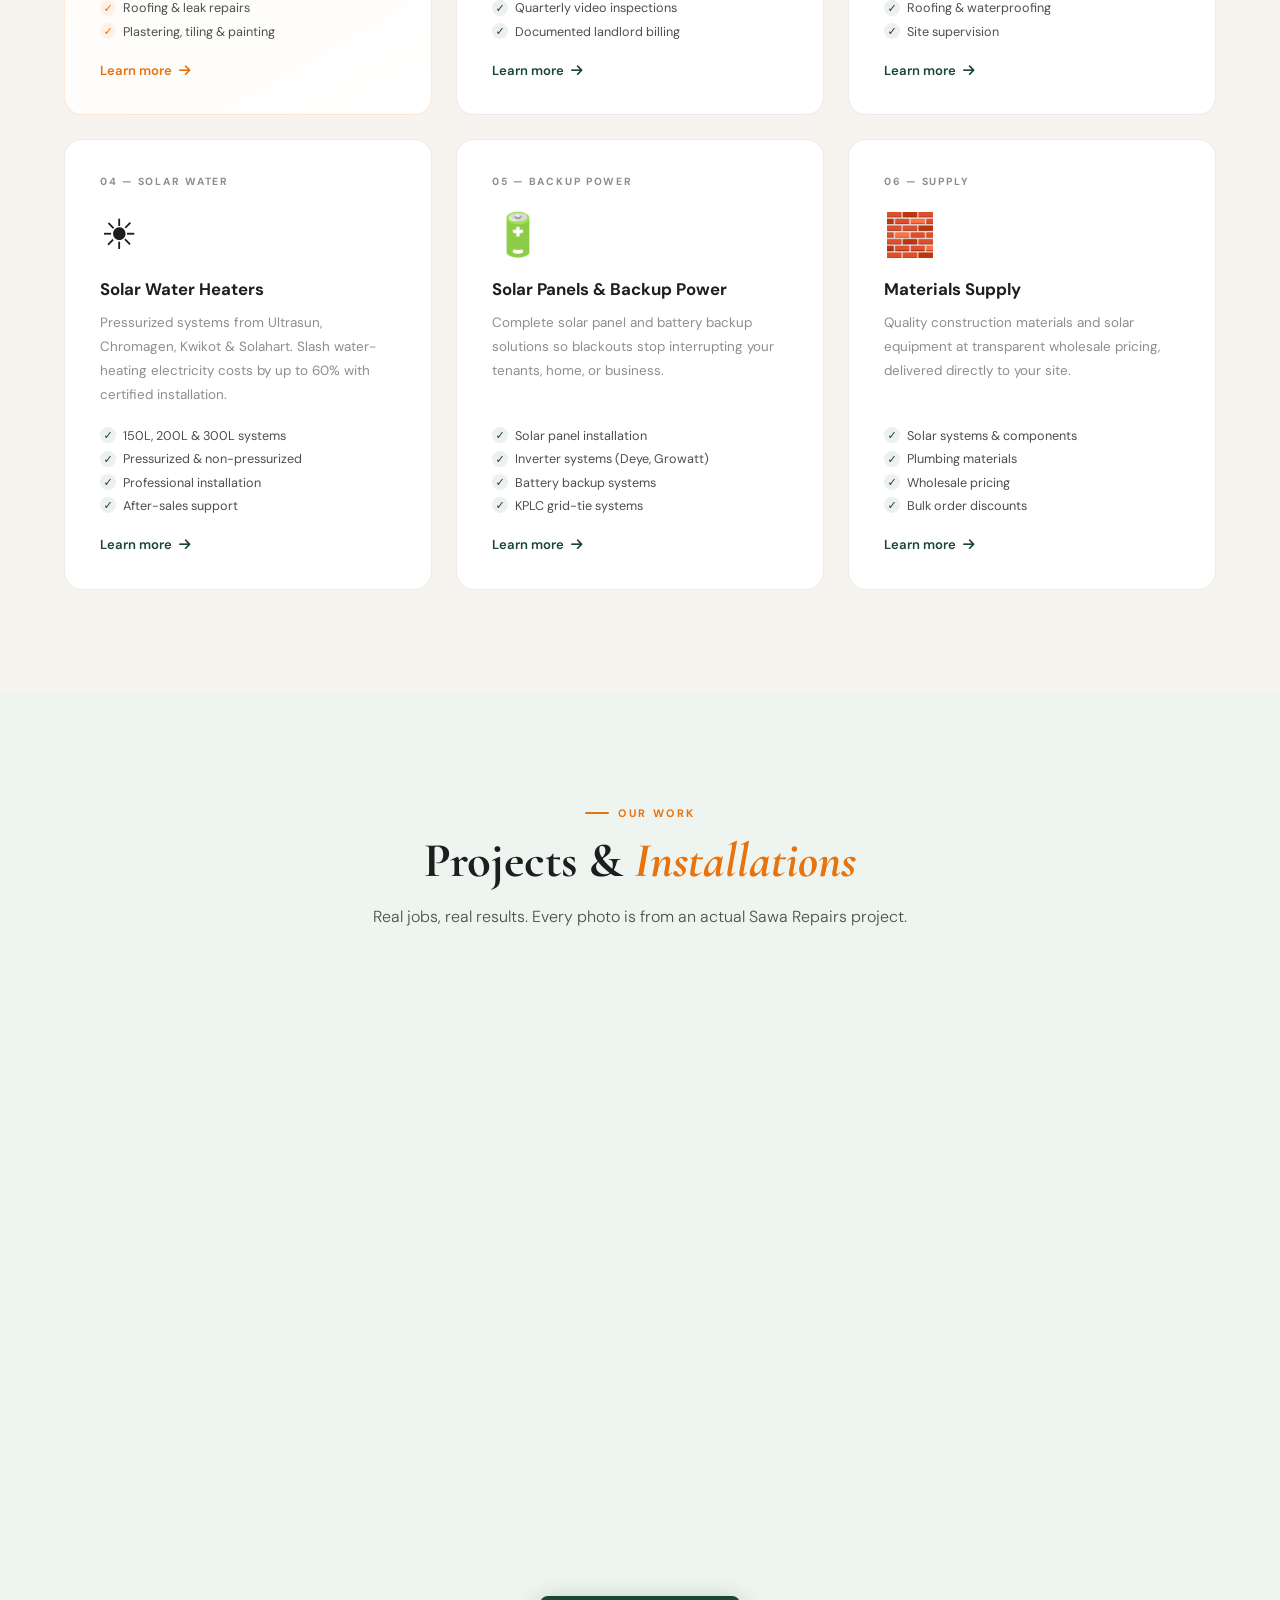
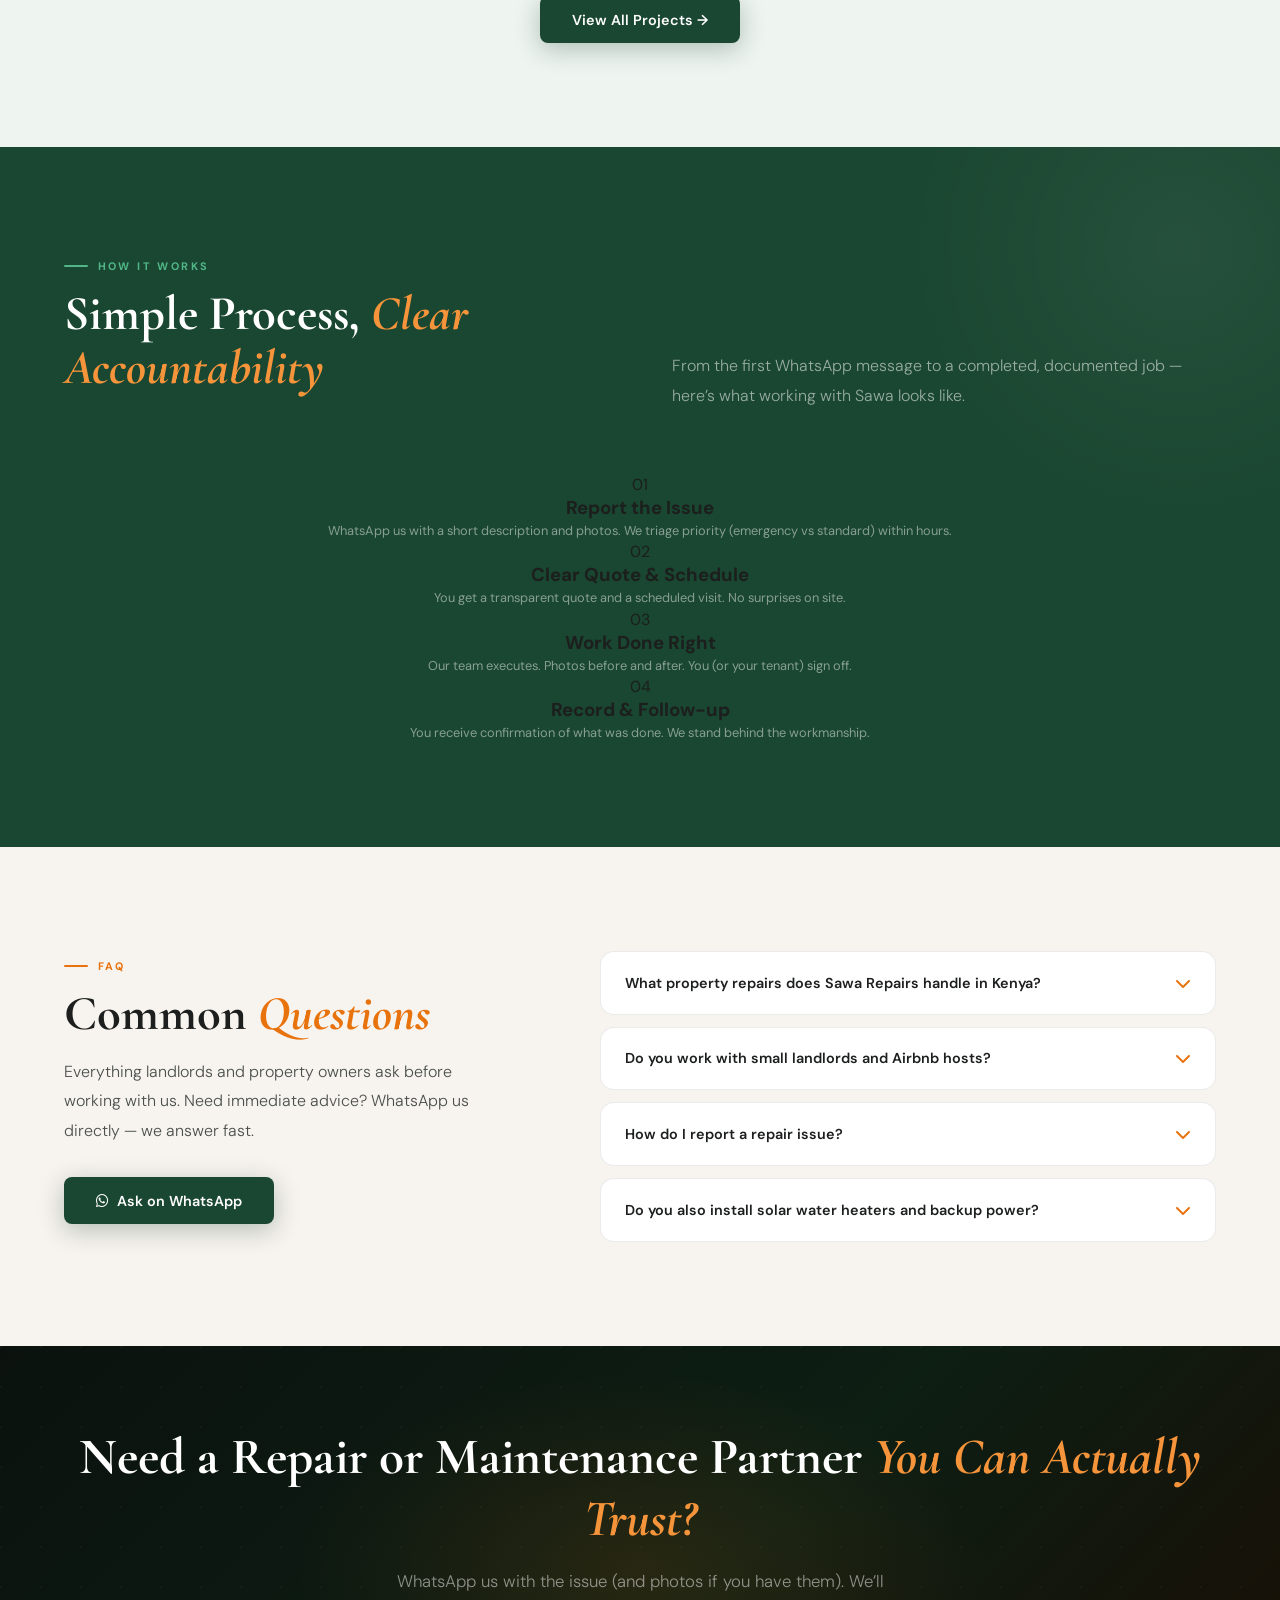
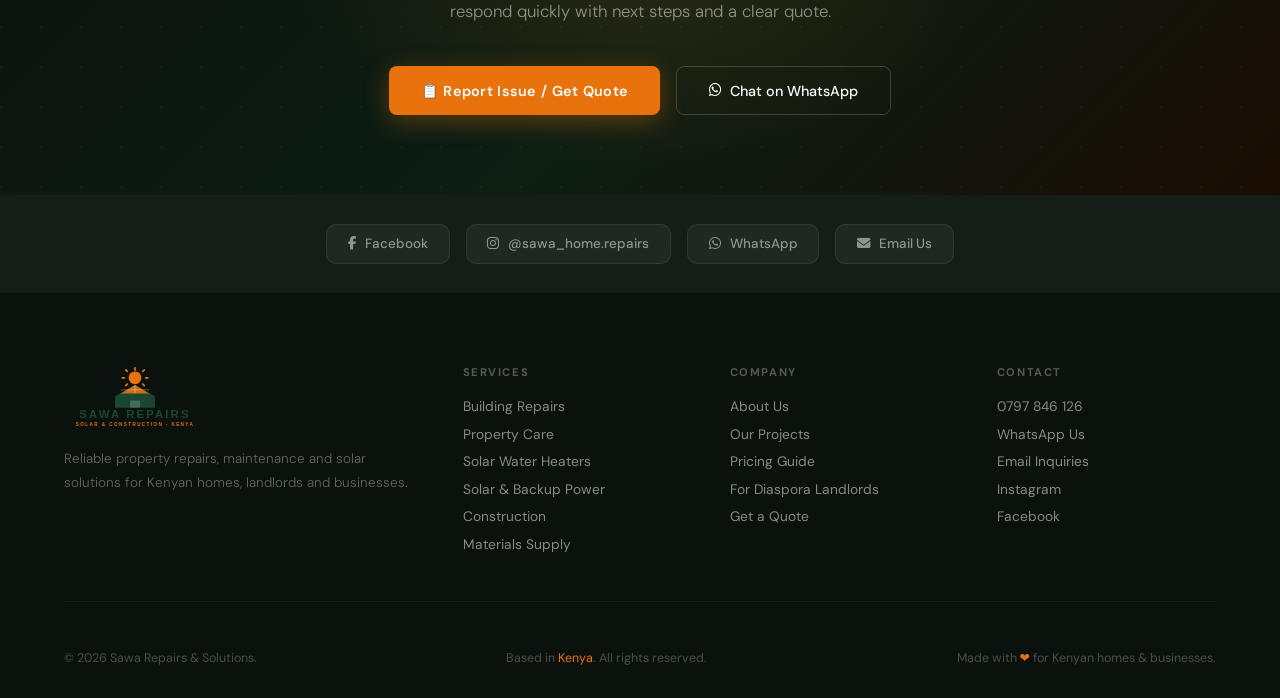
==== commit 2da37bd3: "fix(copy): align public SLA commitments with CRM 2-4h emergency and next-day standard tiers" ====
--- a/index.html
+++ b/index.html
@@ -103,7 +103,7 @@
     <div class="hero-card">
       <div class="hero-card-icon">🔧</div>
       <div class="hero-card-title">Plumbing &amp; Repairs</div>
-      <div class="hero-card-text">Leaks, blockages, pipe fitting. Response same day or next day.</div>
+      <div class="hero-card-text">Leaks, blockages, pipe fitting. 2–4h emergency dispatch; same or next day standard.</div>
     </div>
     <div class="hero-card">
       <div class="hero-card-icon">🏗️</div>
